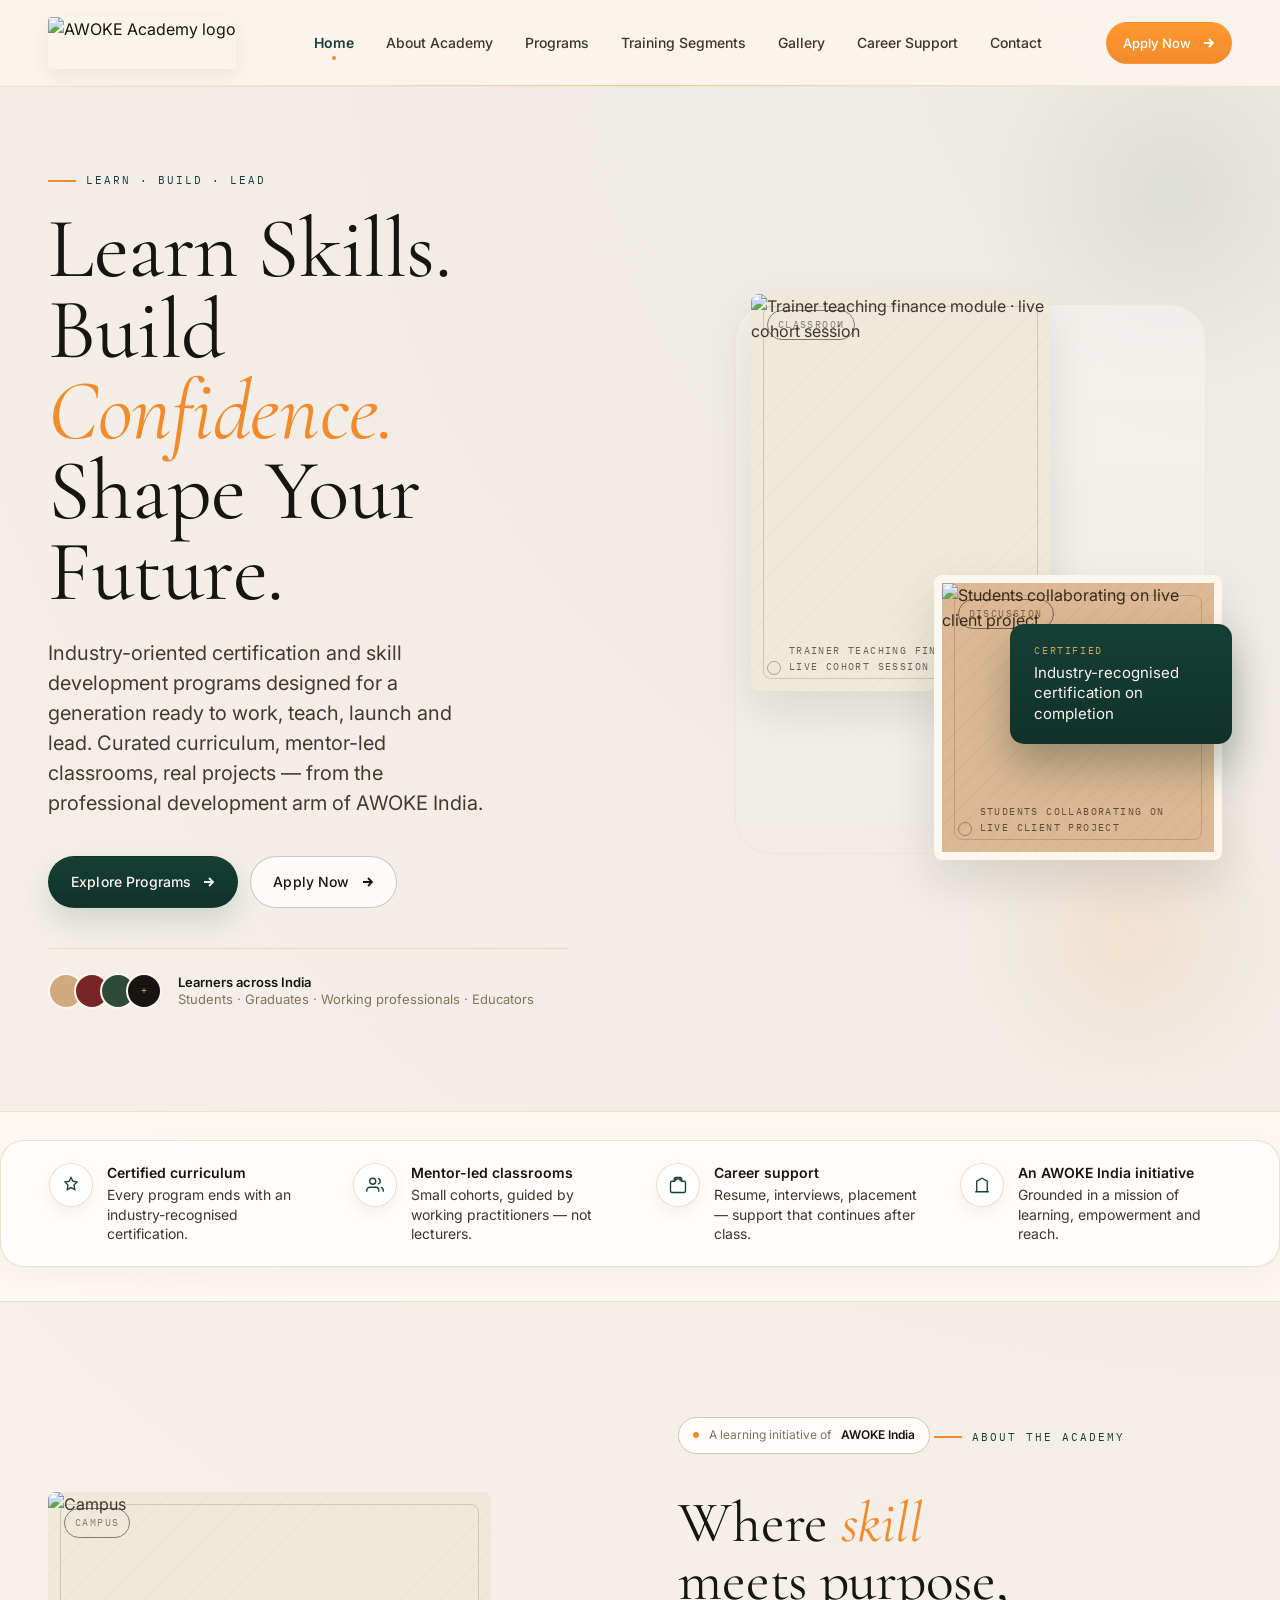
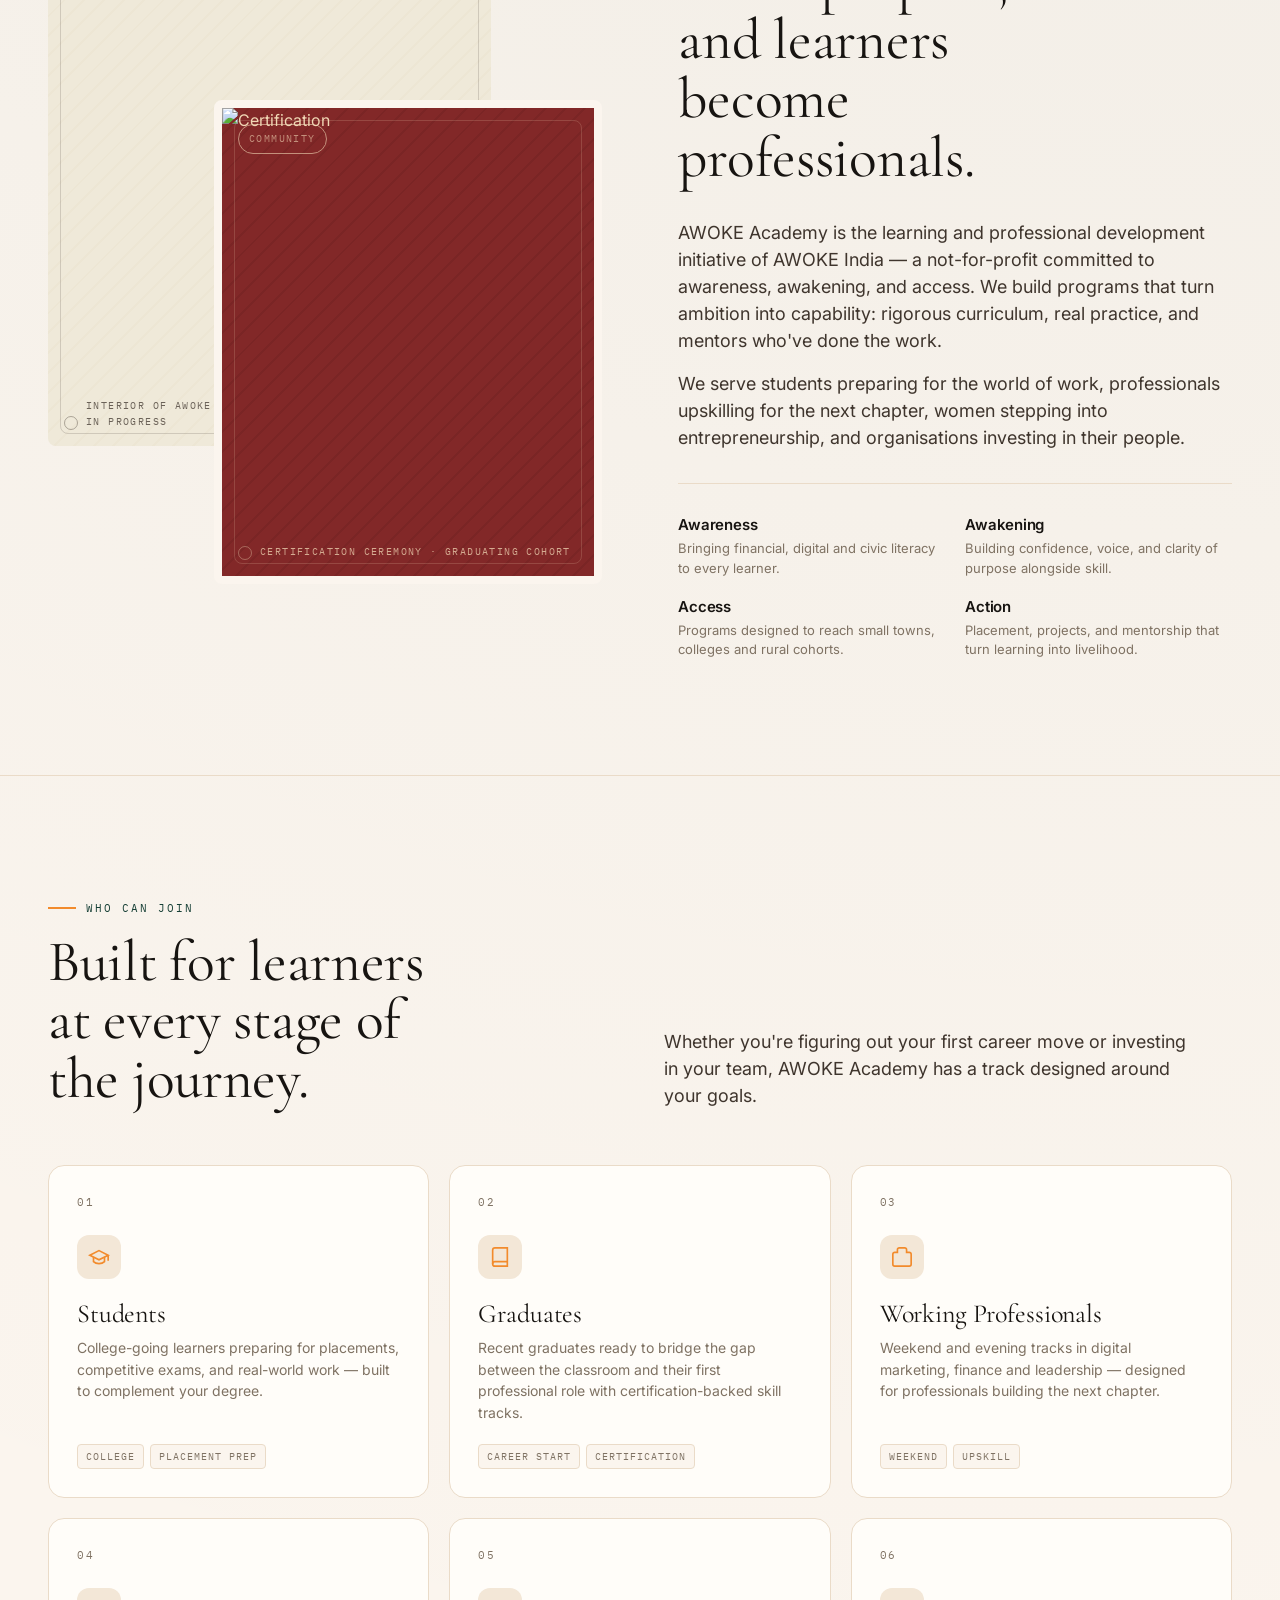
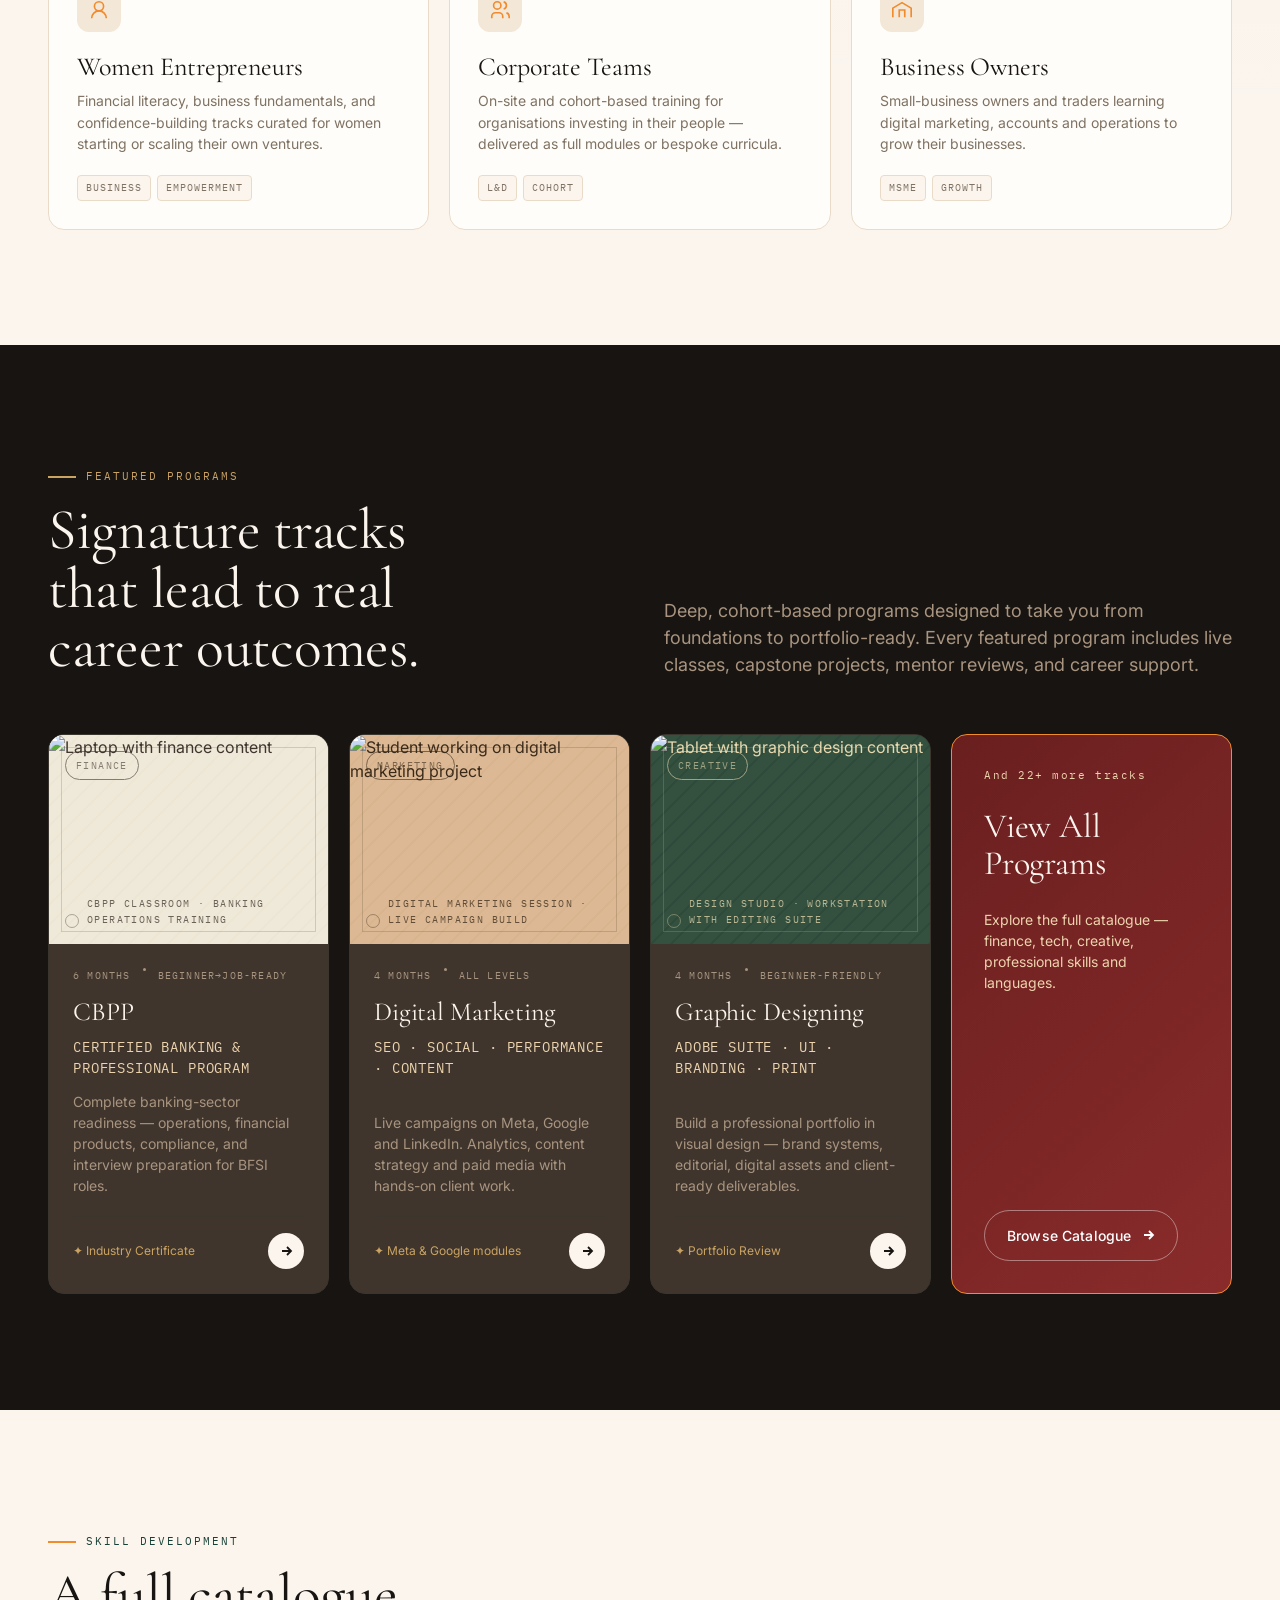
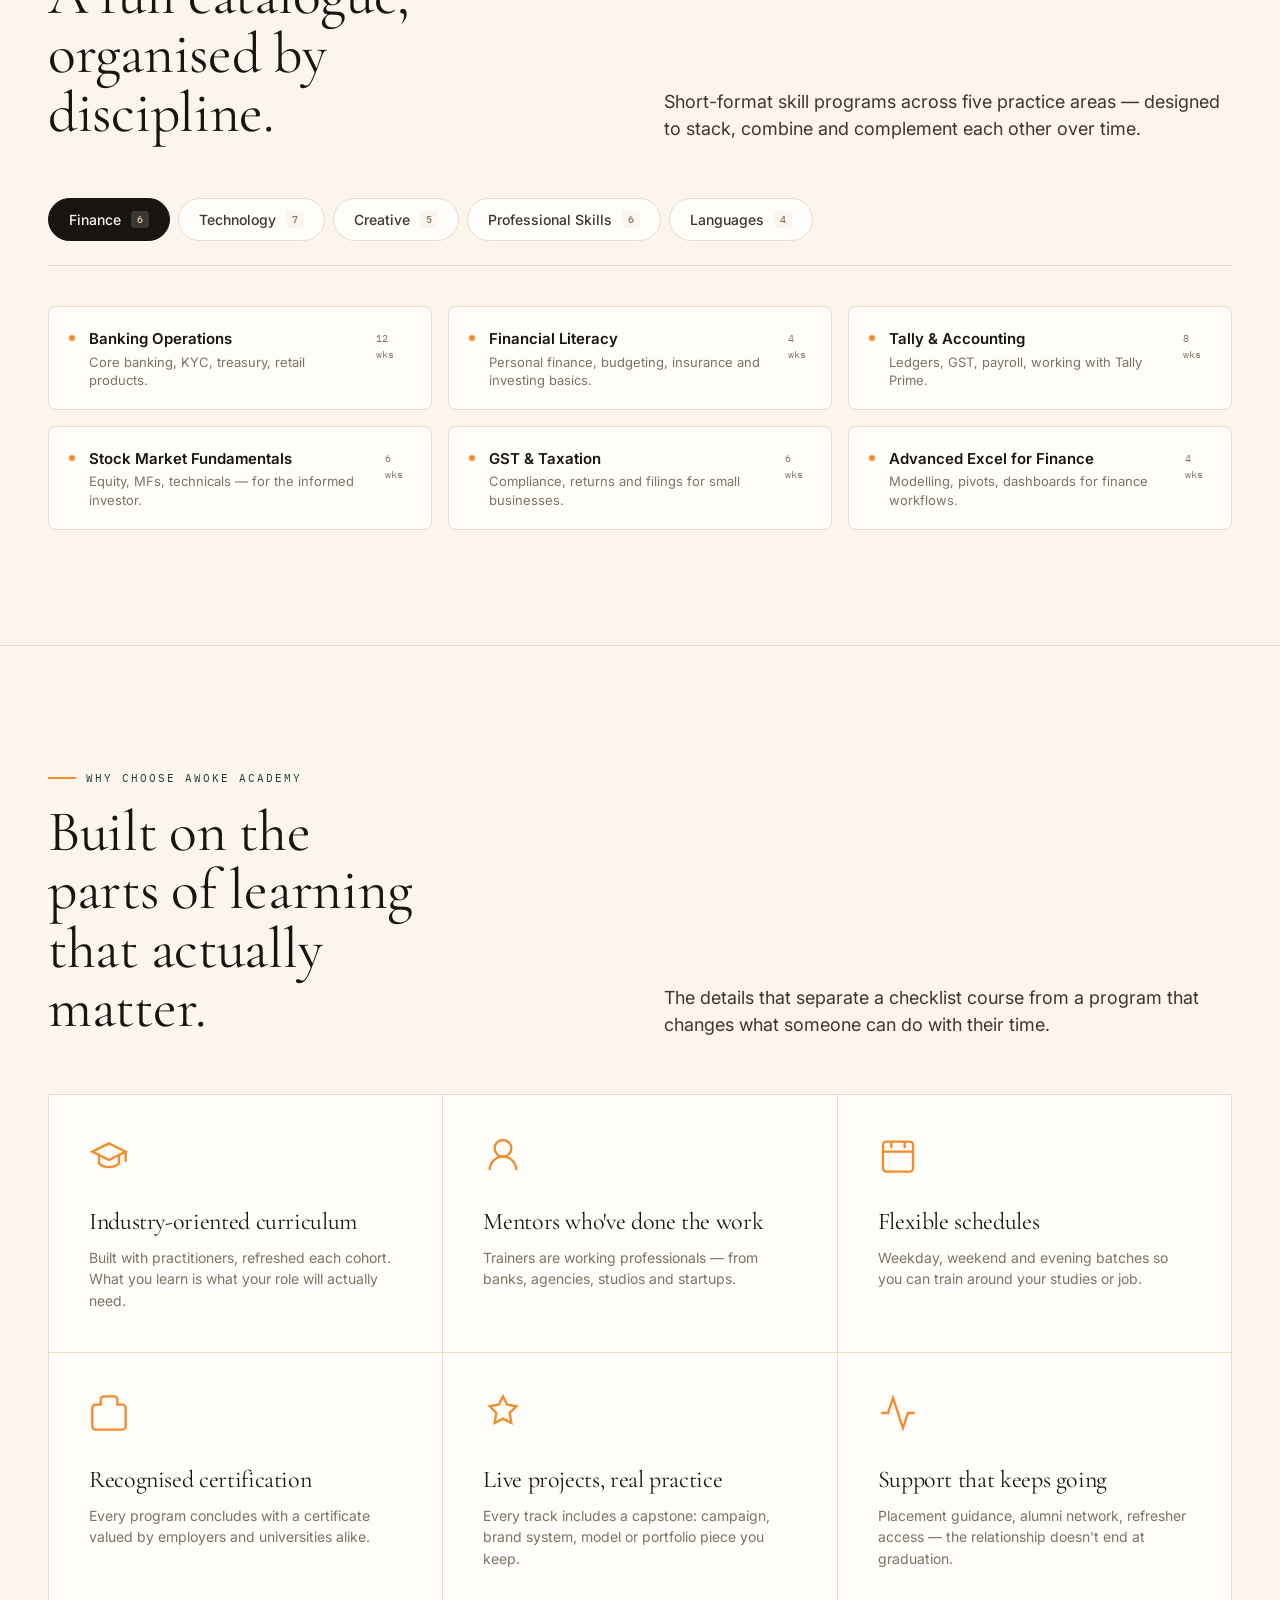
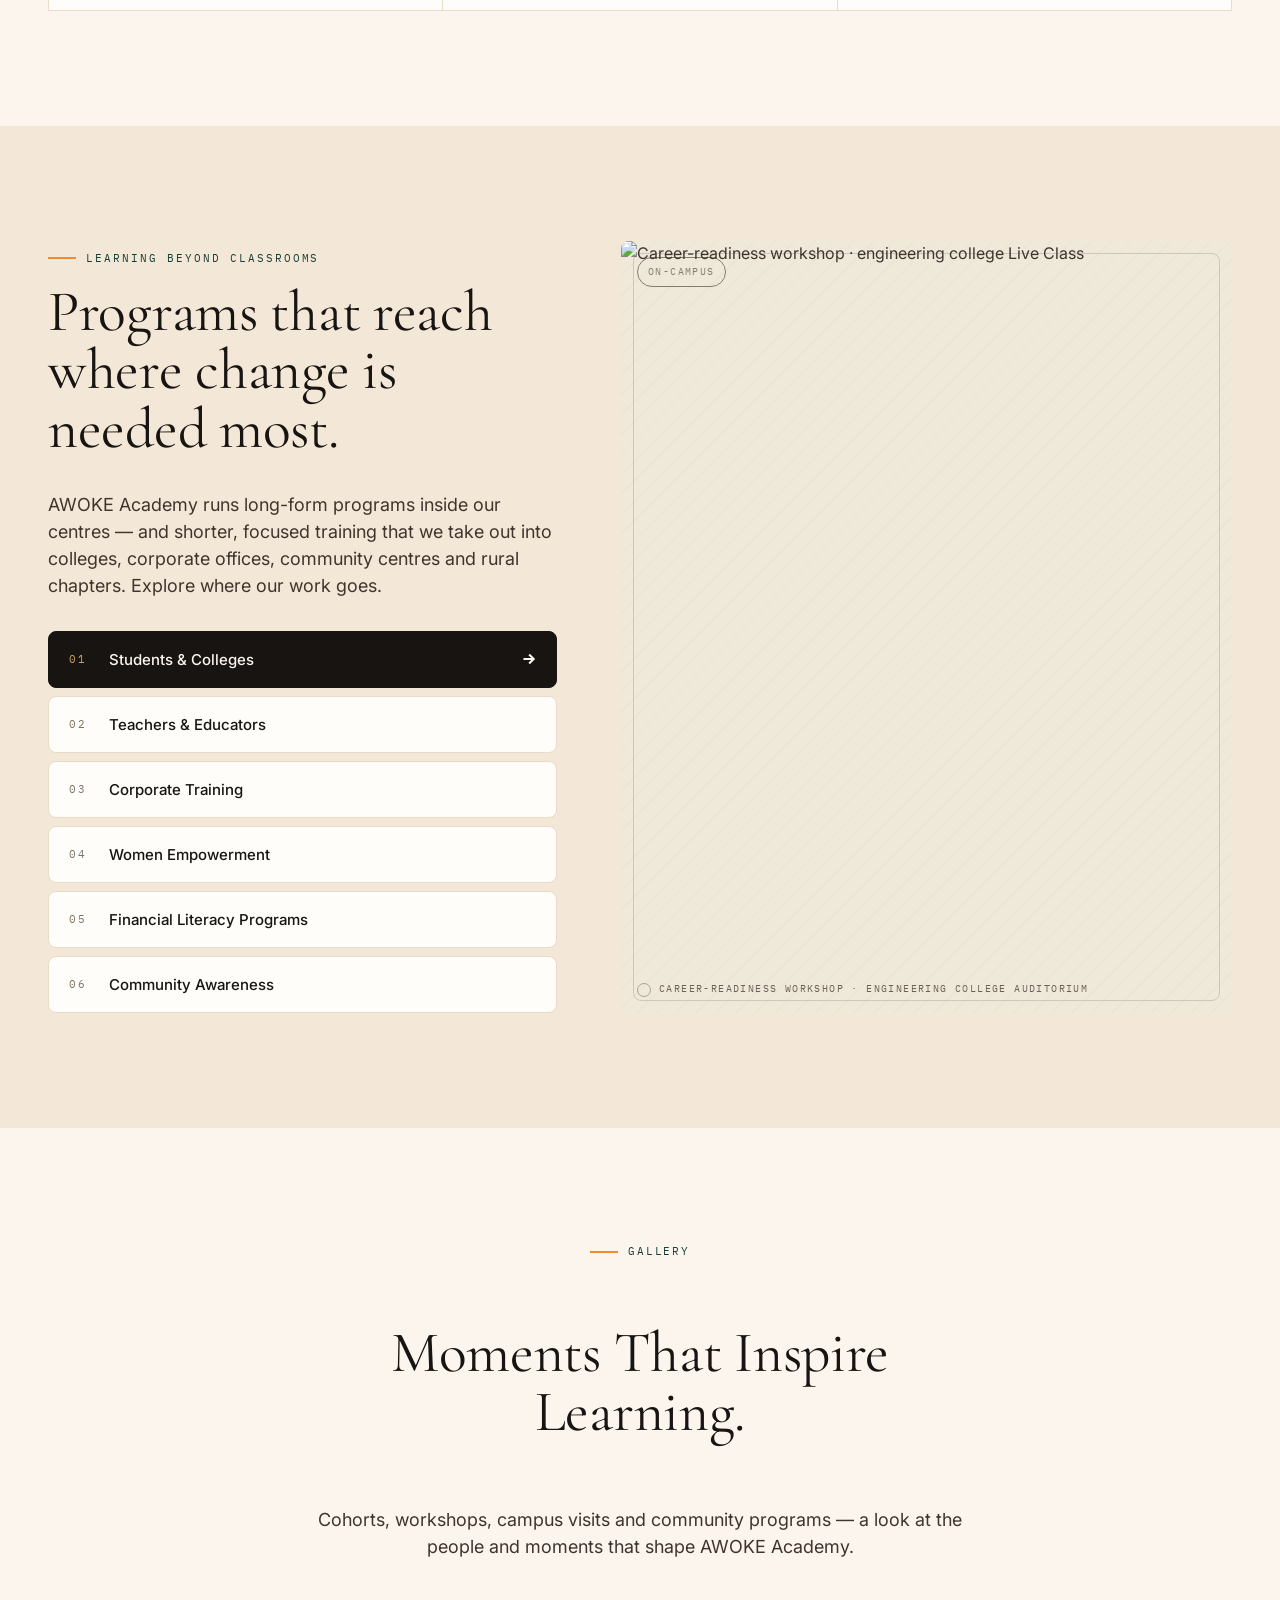
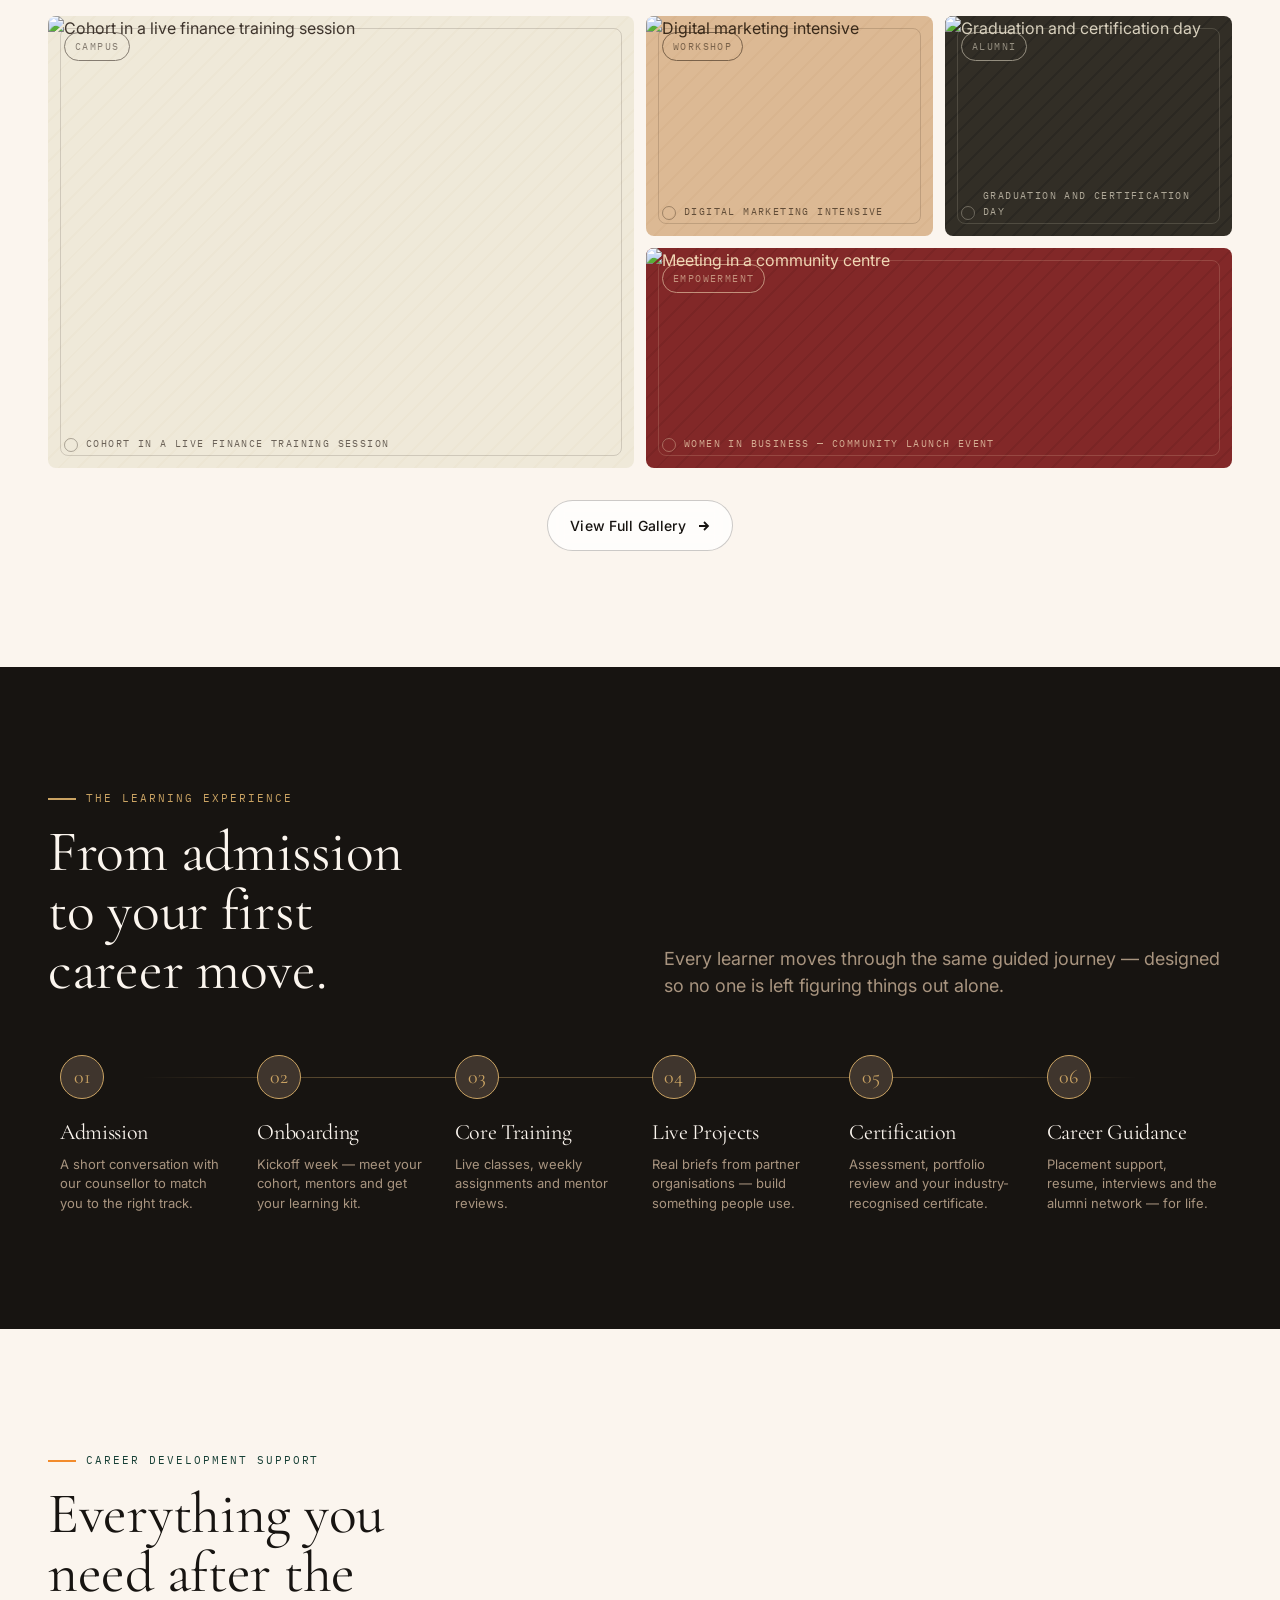
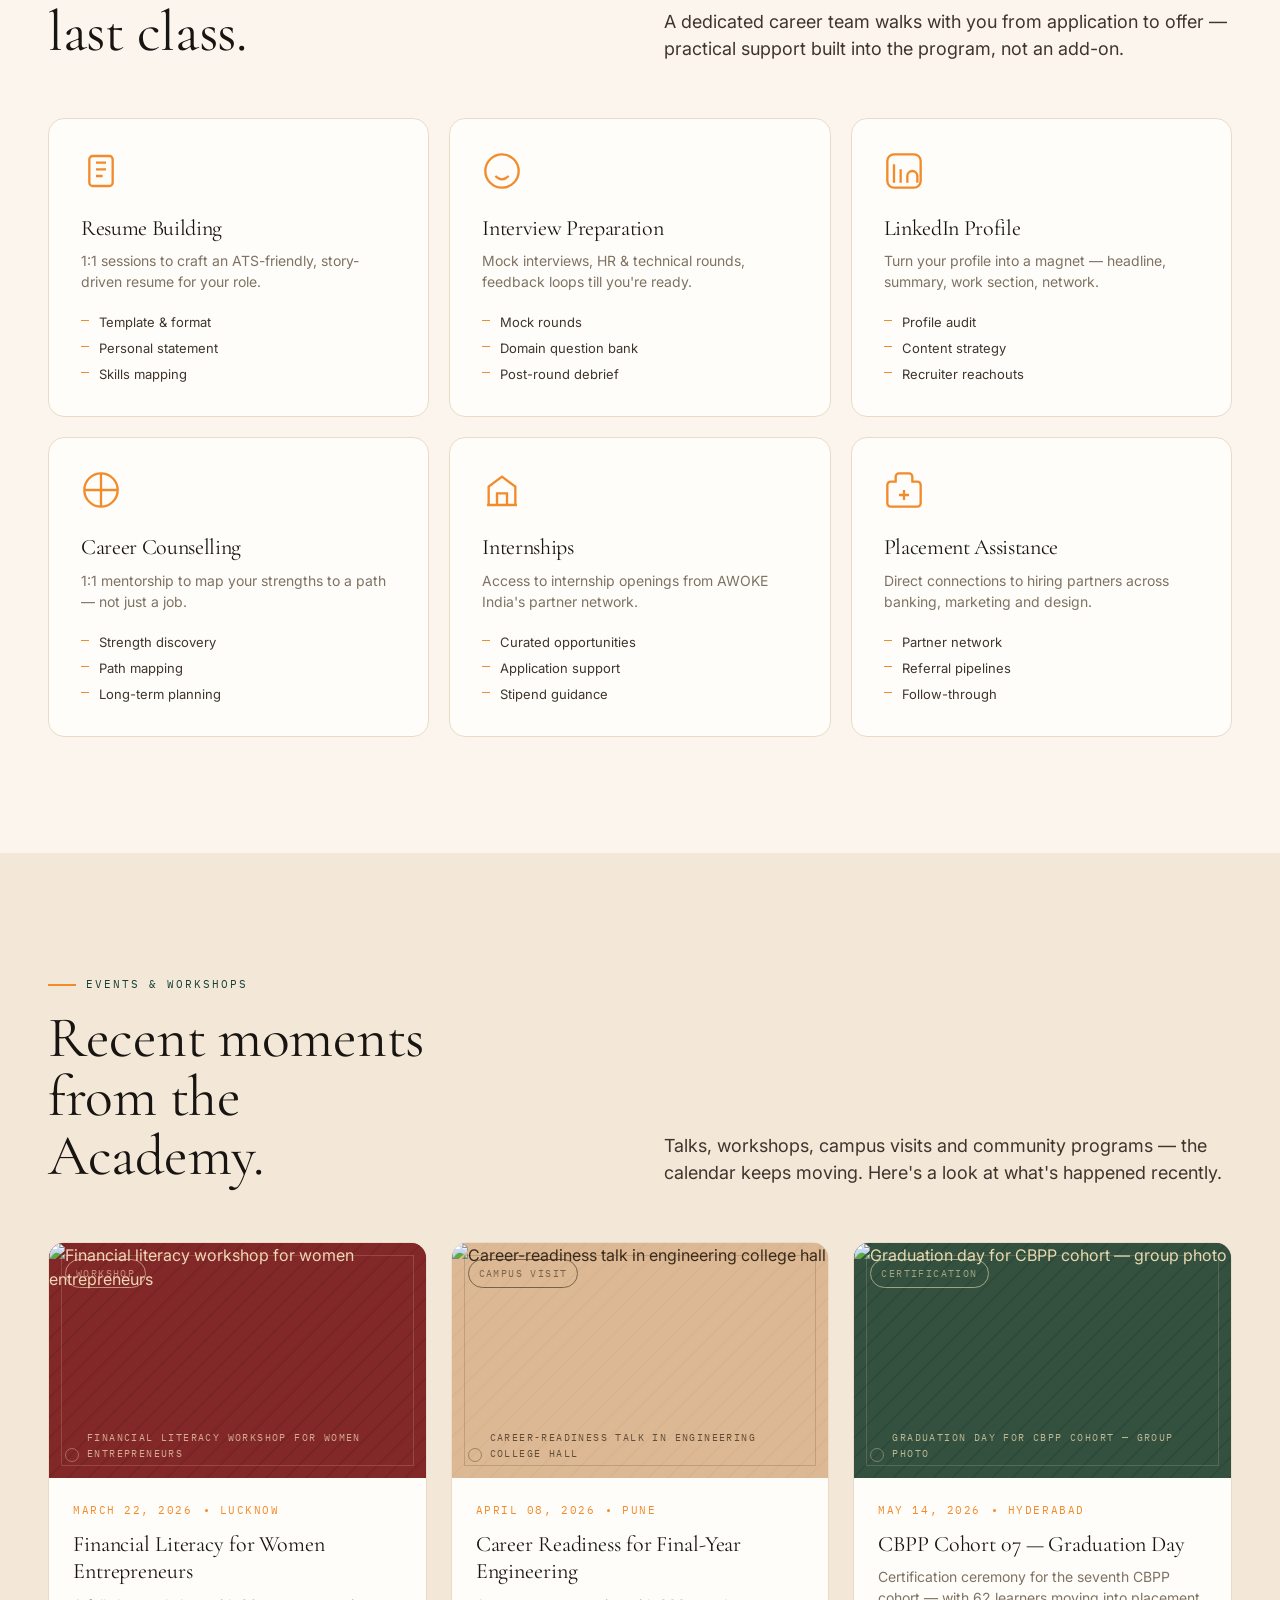
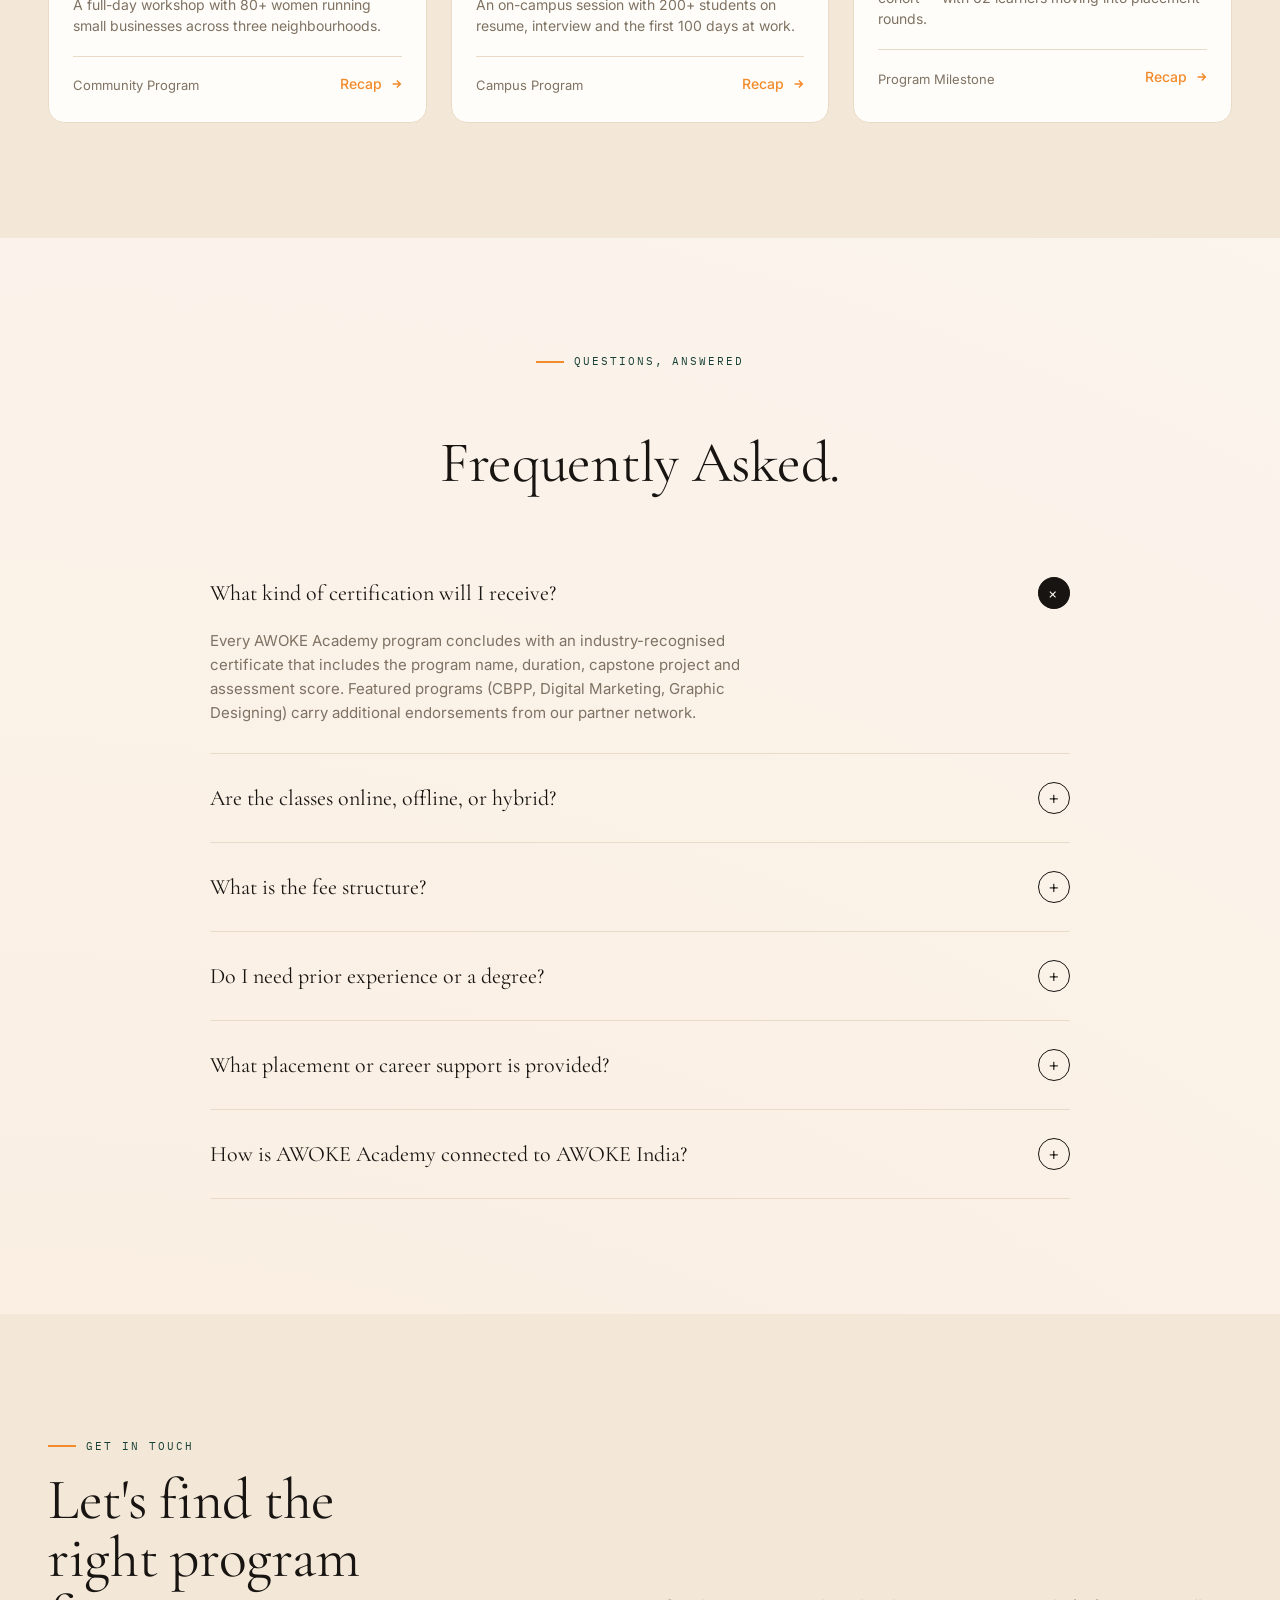
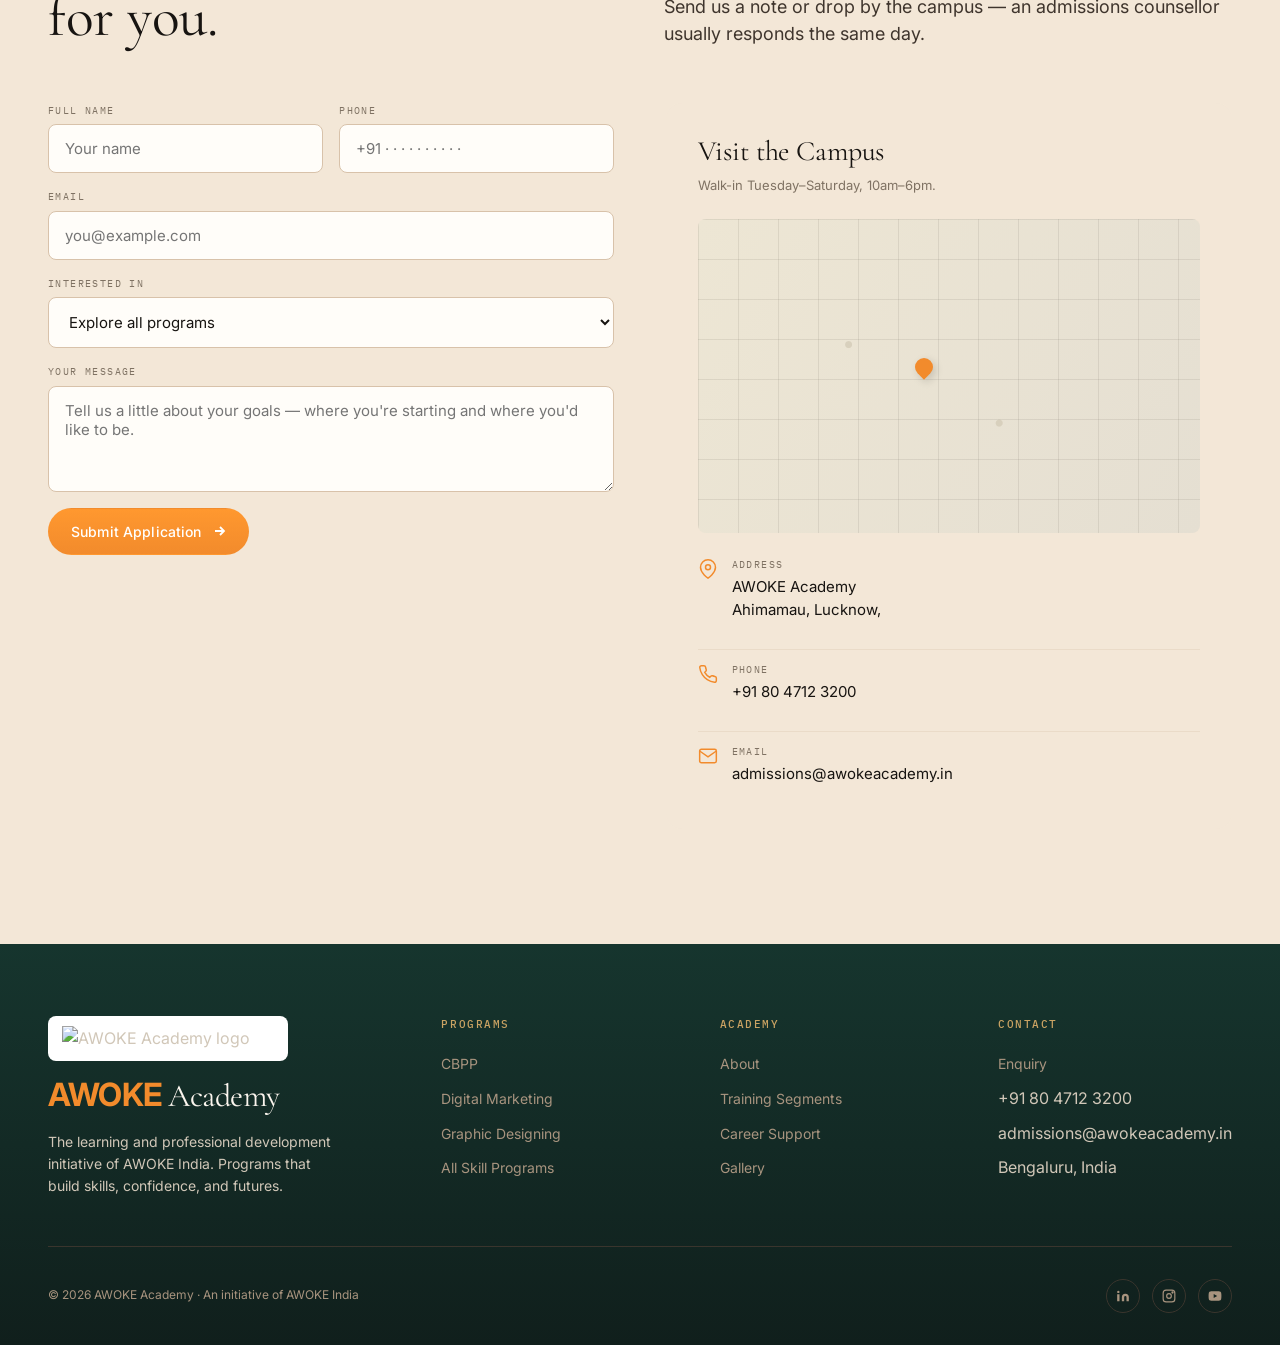
==== index.html @ 103dbe8a "Add files via upload" ====
<!DOCTYPE html>
<html lang="en">
<head>
<meta charset="UTF-8">
<meta name="viewport" content="width=device-width, initial-scale=1.0">
<title>AWOKE Academy — Learn Skills. Build Confidence. Shape Your Future.</title>
<link rel="stylesheet" href="styles.css">
</head>
<body data-screen-label="01 Home">

<!-- ============================================================
     HEADER
     ============================================================ -->
<header class="site-header">
  <div class="wrap row">
    <a href="index.html" class="logo" aria-label="AWOKE Academy home">
      <img src="assets/awoke-academy-logo.png" alt="AWOKE Academy logo">
      <span class="logo-lockup">
      </span>
    </a>
    <nav class="primary" aria-label="Primary">
      <a href="index.html" class="active">Home</a>
      <a href="#about">About Academy</a>
      <a href="#programs">Programs</a>
      <a href="training-segments.html">Training Segments</a>
      <a href="#gallery">Gallery</a>
      <a href="#career">Career Support</a>
      <a href="#contact">Contact</a>
    </nav>
    <a href="#contact" class="btn primary sm">
      Apply Now
      <svg class="arrow" width="14" height="14" viewBox="0 0 14 14" fill="none" stroke="currentColor" stroke-width="1.8"><path d="M3 7h8M8 3l4 4-4 4"/></svg>
    </a>
  </div>
</header>

<!-- ============================================================
     HERO
     ============================================================ -->
<section class="hero">
  <div class="wrap hero-grid">
    <div>
      <span class="eyebrow">Learn · Build · Lead</span>
      <h1 class="serif" style="margin-top:20px;">
        Learn Skills.<br>
        Build <em>Confidence.</em><br>
        Shape Your Future.
      </h1>
      <p class="lede">
        Industry-oriented certification and skill development programs
        designed for a generation ready to work, teach, launch and lead.
        Curated curriculum, mentor-led classrooms, real projects — from
        the professional development arm of AWOKE India.
      </p>
      <div class="hero-cta">
        <a href="#programs" class="btn dark">
          Explore Programs
          <svg class="arrow" width="14" height="14" viewBox="0 0 14 14" fill="none" stroke="currentColor" stroke-width="1.8"><path d="M3 7h8M8 3l4 4-4 4"/></svg>
        </a>
        <a href="#contact" class="btn ghost">
          Apply Now
          <svg class="arrow" width="14" height="14" viewBox="0 0 14 14" fill="none" stroke="currentColor" stroke-width="1.8"><path d="M3 7h8M8 3l4 4-4 4"/></svg>
        </a>
      </div>
      <div class="flex gap-4 items-center" style="padding-top:24px; border-top:1px solid var(--line); max-width:520px;">
        <div class="flex" style="gap:-8px;">
          <div style="width:36px;height:36px;border-radius:50%;background:#d0a97e;border:2px solid var(--paper);"></div>
          <div style="width:36px;height:36px;border-radius:50%;background:#7a2525;border:2px solid var(--paper);margin-left:-10px;"></div>
          <div style="width:36px;height:36px;border-radius:50%;background:#2e4a3a;border:2px solid var(--paper);margin-left:-10px;"></div>
          <div style="width:36px;height:36px;border-radius:50%;background:var(--ink);border:2px solid var(--paper);margin-left:-10px;display:grid;place-items:center;color:var(--gold);font-family:var(--mono);font-size:10px;">+</div>
        </div>
        <p class="small" style="line-height:1.35;">
          <strong style="color:var(--ink); font-weight:600;">Learners across India</strong><br>
          Students · Graduates · Working professionals · Educators
        </p>
      </div>
    </div>

    <div class="hero-photos">
      <div class="photo p1">
        <img src="Images/Taking Class Big.jpeg" alt="Trainer teaching finance module · live cohort session">
        <span class="tag">Classroom</span>
        <span class="cap">Trainer teaching finance module · live cohort session</span>
      </div>
      <div class="photo p2 warm">
        <img src="Images/building.jpeg" alt="Students collaborating on live client project">
        <span class="tag">Discussion</span>
        <span class="cap">Students collaborating on live client project</span>
      </div>
      <div class="badge">
        <div class="label">Certified</div>
        Industry-recognised<br>certification on completion
      </div>
    </div>
  </div>
</section>

<!-- ============================================================
     TRUST BAR
     ============================================================ -->
<div class="trust">
  <div class="wrap trust-grid">
    <div class="trust-item">
      <div class="ico"><svg width="18" height="18" viewBox="0 0 24 24" fill="none" stroke="currentColor" stroke-width="1.8"><path d="M12 2l2.4 4.9L20 8l-4 3.9L17 18l-5-2.6L7 18l1-6.1L4 8l5.6-1.1L12 2z"/></svg></div>
      <div class="txt"><strong>Certified curriculum</strong>Every program ends with an industry-recognised certification.</div>
    </div>
    <div class="trust-item">
      <div class="ico"><svg width="18" height="18" viewBox="0 0 24 24" fill="none" stroke="currentColor" stroke-width="1.8"><path d="M17 21v-2a4 4 0 0 0-4-4H5a4 4 0 0 0-4 4v2"/><circle cx="9" cy="7" r="4"/><path d="M23 21v-2a4 4 0 0 0-3-3.87"/><path d="M16 3.13a4 4 0 0 1 0 7.75"/></svg></div>
      <div class="txt"><strong>Mentor-led classrooms</strong>Small cohorts, guided by working practitioners — not lecturers.</div>
    </div>
    <div class="trust-item">
      <div class="ico"><svg width="18" height="18" viewBox="0 0 24 24" fill="none" stroke="currentColor" stroke-width="1.8"><path d="M20 7h-3V4a2 2 0 0 0-2-2H9a2 2 0 0 0-2 2v3H4a2 2 0 0 0-2 2v11a2 2 0 0 0 2 2h16a2 2 0 0 0 2-2V9a2 2 0 0 0-2-2z"/><path d="M9 7V4h6v3"/></svg></div>
      <div class="txt"><strong>Career support</strong>Resume, interviews, placement — support that continues after class.</div>
    </div>
    <div class="trust-item">
      <div class="ico"><svg width="18" height="18" viewBox="0 0 24 24" fill="none" stroke="currentColor" stroke-width="1.8"><path d="M3 21h18M5 21V7l7-4 7 4v14M9 9h.01M9 13h.01M9 17h.01M15 9h.01M15 13h.01M15 17h.01"/></svg></div>
      <div class="txt"><strong>An AWOKE India initiative</strong>Grounded in a mission of learning, empowerment and reach.</div>
    </div>
  </div>
</div>

<!-- ============================================================
     ABOUT
     ============================================================ -->
<section id="about">
  <div class="wrap about-grid">
    <div class="about-photo">
      <div class="photo p1">
        <img src="Images/CAMPUS.jpeg" alt="Campus">
        <span class="tag">Campus</span>
        <span class="cap">Interior of AWOKE Academy training centre — session in progress</span>
      </div>
      <div class="photo p2 maroon">
        <img src="Images/Certificate.png" alt="Certification">
        <span class="tag">Community</span>
        <span class="cap">Certification ceremony · graduating cohort</span>
      </div>
    </div>
    <div class="about-content">
      <div class="parent-link">
        <span style="width:6px;height:6px;background:var(--accent);border-radius:50%;"></span>
        A learning initiative of <strong>AWOKE India</strong>
      </div>
      <span class="eyebrow">About the Academy</span>
      <h2 class="serif mt-4" style="max-width:14ch;">
        Where <em style="font-style:italic;color:var(--accent);">skill</em> meets
        purpose, and learners become professionals.
      </h2>
      <p class="lede mt-8">
        AWOKE Academy is the learning and professional development initiative
        of AWOKE India — a not-for-profit committed to awareness, awakening,
        and access. We build programs that turn ambition into capability:
        rigorous curriculum, real practice, and mentors who've done the work.
      </p>
      <p class="lede mt-4">
        We serve students preparing for the world of work, professionals
        upskilling for the next chapter, women stepping into entrepreneurship,
        and organisations investing in their people.
      </p>

      <div class="pillars">
        <div class="pillar">
          <h4>Awareness</h4>
          <p>Bringing financial, digital and civic literacy to every learner.</p>
        </div>
        <div class="pillar">
          <h4>Awakening</h4>
          <p>Building confidence, voice, and clarity of purpose alongside skill.</p>
        </div>
        <div class="pillar">
          <h4>Access</h4>
          <p>Programs designed to reach small towns, colleges and rural cohorts.</p>
        </div>
        <div class="pillar">
          <h4>Action</h4>
          <p>Placement, projects, and mentorship that turn learning into livelihood.</p>
        </div>
      </div>
    </div>
  </div>
</section>

<div class="divider"><div class="wrap"></div></div>

<!-- ============================================================
     WHO CAN JOIN
     ============================================================ -->
<section id="who">
  <div class="wrap">
    <div class="section-head">
      <div>
        <span class="eyebrow">Who Can Join</span>
        <h2 class="serif mt-4">Built for learners at every stage of the journey.</h2>
      </div>
      <p class="lede">
        Whether you're figuring out your first career move or investing in your team,
        AWOKE Academy has a track designed around your goals.
      </p>
    </div>

    <div class="grid-6">
      <!-- 1 -->
      <div class="audience-card">
        <div class="num">01</div>
        <div class="ico"><svg width="22" height="22" viewBox="0 0 24 24" fill="none" stroke="currentColor" stroke-width="1.8"><path d="M22 10v6M2 10l10-5 10 5-10 5z"/><path d="M6 12v5c3 3 9 3 12 0v-5"/></svg></div>
        <h3 class="serif">Students</h3>
        <p>College-going learners preparing for placements, competitive exams, and real-world work — built to complement your degree.</p>
        <div class="tags">
          <span class="tag">College</span>
          <span class="tag">Placement Prep</span>
        </div>
      </div>

      <!-- 2 -->
      <div class="audience-card">
        <div class="num">02</div>
        <div class="ico"><svg width="22" height="22" viewBox="0 0 24 24" fill="none" stroke="currentColor" stroke-width="1.8"><path d="M4 19.5A2.5 2.5 0 0 1 6.5 17H20"/><path d="M6.5 2H20v20H6.5A2.5 2.5 0 0 1 4 19.5v-15A2.5 2.5 0 0 1 6.5 2z"/></svg></div>
        <h3 class="serif">Graduates</h3>
        <p>Recent graduates ready to bridge the gap between the classroom and their first professional role with certification-backed skill tracks.</p>
        <div class="tags">
          <span class="tag">Career Start</span>
          <span class="tag">Certification</span>
        </div>
      </div>

      <!-- 3 -->
      <div class="audience-card">
        <div class="num">03</div>
        <div class="ico"><svg width="22" height="22" viewBox="0 0 24 24" fill="none" stroke="currentColor" stroke-width="1.8"><path d="M20 7h-3V4a2 2 0 0 0-2-2H9a2 2 0 0 0-2 2v3H4a2 2 0 0 0-2 2v11a2 2 0 0 0 2 2h16a2 2 0 0 0 2-2V9a2 2 0 0 0-2-2z"/></svg></div>
        <h3 class="serif">Working Professionals</h3>
        <p>Weekend and evening tracks in digital marketing, finance and leadership — designed for professionals building the next chapter.</p>
        <div class="tags">
          <span class="tag">Weekend</span>
          <span class="tag">Upskill</span>
        </div>
      </div>

      <!-- 4 -->
      <div class="audience-card">
        <div class="num">04</div>
        <div class="ico"><svg width="22" height="22" viewBox="0 0 24 24" fill="none" stroke="currentColor" stroke-width="1.8"><circle cx="12" cy="8" r="5"/><path d="M20 21a8 8 0 0 0-16 0"/></svg></div>
        <h3 class="serif">Women Entrepreneurs</h3>
        <p>Financial literacy, business fundamentals, and confidence-building tracks curated for women starting or scaling their own ventures.</p>
        <div class="tags">
          <span class="tag">Business</span>
          <span class="tag">Empowerment</span>
        </div>
      </div>

      <!-- 5 -->
      <div class="audience-card">
        <div class="num">05</div>
        <div class="ico"><svg width="22" height="22" viewBox="0 0 24 24" fill="none" stroke="currentColor" stroke-width="1.8"><circle cx="9" cy="7" r="4"/><path d="M3 21v-2a4 4 0 0 1 4-4h4a4 4 0 0 1 4 4v2"/><path d="M16 3.13a4 4 0 0 1 0 7.75M22 21v-2a4 4 0 0 0-3-3.87"/></svg></div>
        <h3 class="serif">Corporate Teams</h3>
        <p>On-site and cohort-based training for organisations investing in their people — delivered as full modules or bespoke curricula.</p>
        <div class="tags">
          <span class="tag">L&amp;D</span>
          <span class="tag">Cohort</span>
        </div>
      </div>

      <!-- 6 -->
      <div class="audience-card">
        <div class="num">06</div>
        <div class="ico"><svg width="22" height="22" viewBox="0 0 24 24" fill="none" stroke="currentColor" stroke-width="1.8"><path d="M2 20V10l10-6 10 6v10"/><path d="M9 20v-8h6v8"/></svg></div>
        <h3 class="serif">Business Owners</h3>
        <p>Small-business owners and traders learning digital marketing, accounts and operations to grow their businesses.</p>
        <div class="tags">
          <span class="tag">MSME</span>
          <span class="tag">Growth</span>
        </div>
      </div>
    </div>
  </div>
</section>

<!-- ============================================================
     FEATURED PROGRAMS  (dark hero section — the biggest)
     ============================================================ -->
<section class="programs-section" id="programs">
  <div class="wrap">
    <div class="section-head">
      <div>
        <span class="eyebrow">Featured Programs</span>
        <h2 class="serif mt-4" style="color:var(--paper);">Signature tracks that lead to real career outcomes.</h2>
      </div>
      <p class="lede">
        Deep, cohort-based programs designed to take you from foundations to
        portfolio-ready. Every featured program includes live classes,
        capstone projects, mentor reviews, and career support.
      </p>
    </div>

    <div class="program-grid">
      <!-- CBPP -->
      <article class="program-card">
        <div class="photo">
          <img src="Images/Laptop Finance.png" alt="Laptop with finance content">
          <span class="tag">Finance</span>
          <span class="cap">CBPP classroom · banking operations training</span>
        </div>
        <div class="body">
          <div class="meta">
            <span>6 months</span>
            <span class="dot"></span>
            <span>Beginner→Job-ready</span>
          </div>
          <h3 class="serif">CBPP</h3>
          <p class="mono" style="color:var(--gold-soft); margin-bottom:12px;">Certified Banking &amp; Professional Program</p>
          <p>Complete banking-sector readiness — operations, financial products, compliance, and interview preparation for BFSI roles.</p>
          <div class="foot">
            <span class="cert">✦ Industry Certificate</span>
            <span class="arrow-btn"><svg width="14" height="14" viewBox="0 0 14 14" fill="none" stroke="currentColor" stroke-width="1.8"><path d="M3 7h8M8 3l4 4-4 4"/></svg></span>
          </div>
        </div>
      </article>

      <!-- Digital Marketing -->
      <article class="program-card">
        <div class="photo warm">
          <img src="Images/Marketing Mobile.png" alt="Student working on digital marketing project">
          <span class="tag">Marketing</span>
          <span class="cap">Digital marketing session · live campaign build</span>
        </div>
        <div class="body">
          <div class="meta">
            <span>4 months</span>
            <span class="dot"></span>
            <span>All levels</span>
          </div>
          <h3 class="serif">Digital Marketing</h3>
          <p class="mono" style="color:var(--gold-soft); margin-bottom:12px;">SEO · Social · Performance · Content</p>
          <p>Live campaigns on Meta, Google and LinkedIn. Analytics, content strategy and paid media with hands-on client work.</p>
          <div class="foot">
            <span class="cert">✦ Meta &amp; Google modules</span>
            <span class="arrow-btn"><svg width="14" height="14" viewBox="0 0 14 14" fill="none" stroke="currentColor" stroke-width="1.8"><path d="M3 7h8M8 3l4 4-4 4"/></svg></span>
          </div>
        </div>
      </article>

      <!-- Graphic Designing -->
      <article class="program-card">
        <div class="photo forest">
          <img src="Images\Tablet.png" alt="Tablet with graphic design content">
          <span class="tag">Creative</span>
          <span class="cap">Design studio · workstation with editing suite</span>
        </div>
        <div class="body">
          <div class="meta">
            <span>4 months</span>
            <span class="dot"></span>
            <span>Beginner-friendly</span>
          </div>
          <h3 class="serif">Graphic Designing</h3>
          <p class="mono" style="color:var(--gold-soft); margin-bottom:12px;">Adobe Suite · UI · Branding · Print</p>
          <p>Build a professional portfolio in visual design — brand systems, editorial, digital assets and client-ready deliverables.</p>
          <div class="foot">
            <span class="cert">✦ Portfolio Review</span>
            <span class="arrow-btn"><svg width="14" height="14" viewBox="0 0 14 14" fill="none" stroke="currentColor" stroke-width="1.8"><path d="M3 7h8M8 3l4 4-4 4"/></svg></span>
          </div>
        </div>
      </article>

      <!-- View all -->
      <article class="program-card view-all">
        <div class="top">
          <div class="count">And 22+ more tracks</div>
          <h3 class="serif">View All Programs</h3>
          <p style="color:var(--gold-soft); font-size:14px; margin-top:16px; line-height:1.5;">
            Explore the full catalogue — finance, tech, creative, professional skills and languages.
          </p>
        </div>
        <a href="#skills" class="btn light" style="margin-top:24px;">
          Browse Catalogue
          <svg class="arrow" width="14" height="14" viewBox="0 0 14 14" fill="none" stroke="currentColor" stroke-width="1.8"><path d="M3 7h8M8 3l4 4-4 4"/></svg>
        </a>
      </article>
    </div>
  </div>
</section>

<!-- ============================================================
     SKILL DEVELOPMENT (tabbed)
     ============================================================ -->
<section id="skills">
  <div class="wrap">
    <div class="section-head">
      <div>
        <span class="eyebrow">Skill Development</span>
        <h2 class="serif mt-4">A full catalogue, organised by discipline.</h2>
      </div>
      <p class="lede">
        Short-format skill programs across five practice areas — designed to
        stack, combine and complement each other over time.
      </p>
    </div>

    <div class="skill-tabs" role="tablist">
      <button class="skill-tab active" data-tab="finance" role="tab">Finance <span class="count">6</span></button>
      <button class="skill-tab" data-tab="tech" role="tab">Technology <span class="count">7</span></button>
      <button class="skill-tab" data-tab="creative" role="tab">Creative <span class="count">5</span></button>
      <button class="skill-tab" data-tab="professional" role="tab">Professional Skills <span class="count">6</span></button>
      <button class="skill-tab" data-tab="language" role="tab">Languages <span class="count">4</span></button>
    </div>

    <!-- FINANCE -->
    <div class="skill-panel active" data-panel="finance">
      <div class="skill-item"><span class="dot"></span><div><div class="name">Banking Operations</div><div class="desc">Core banking, KYC, treasury, retail products.</div></div><div class="dur">12 wks</div></div>
      <div class="skill-item"><span class="dot"></span><div><div class="name">Financial Literacy</div><div class="desc">Personal finance, budgeting, insurance and investing basics.</div></div><div class="dur">4 wks</div></div>
      <div class="skill-item"><span class="dot"></span><div><div class="name">Tally &amp; Accounting</div><div class="desc">Ledgers, GST, payroll, working with Tally Prime.</div></div><div class="dur">8 wks</div></div>
      <div class="skill-item"><span class="dot"></span><div><div class="name">Stock Market Fundamentals</div><div class="desc">Equity, MFs, technicals — for the informed investor.</div></div><div class="dur">6 wks</div></div>
      <div class="skill-item"><span class="dot"></span><div><div class="name">GST &amp; Taxation</div><div class="desc">Compliance, returns and filings for small businesses.</div></div><div class="dur">6 wks</div></div>
      <div class="skill-item"><span class="dot"></span><div><div class="name">Advanced Excel for Finance</div><div class="desc">Modelling, pivots, dashboards for finance workflows.</div></div><div class="dur">4 wks</div></div>
    </div>

    <!-- TECHNOLOGY -->
    <div class="skill-panel" data-panel="tech">
      <div class="skill-item"><span class="dot"></span><div><div class="name">MS Office Complete</div><div class="desc">Word, Excel, PowerPoint at professional standard.</div></div><div class="dur">6 wks</div></div>
      <div class="skill-item"><span class="dot"></span><div><div class="name">Data Analytics Basics</div><div class="desc">Excel, SQL, Power BI — turning data into decisions.</div></div><div class="dur">12 wks</div></div>
      <div class="skill-item"><span class="dot"></span><div><div class="name">Web Development</div><div class="desc">HTML, CSS, JS — build and deploy your first site.</div></div><div class="dur">14 wks</div></div>
      <div class="skill-item"><span class="dot"></span><div><div class="name">Digital Literacy</div><div class="desc">Internet, safety, everyday tools — foundational.</div></div><div class="dur">4 wks</div></div>
      <div class="skill-item"><span class="dot"></span><div><div class="name">AI &amp; Prompting Basics</div><div class="desc">Using AI tools responsibly at work.</div></div><div class="dur">4 wks</div></div>
      <div class="skill-item"><span class="dot"></span><div><div class="name">Cybersecurity Awareness</div><div class="desc">Passwords, phishing, safe practices for every worker.</div></div><div class="dur">3 wks</div></div>
      <div class="skill-item"><span class="dot"></span><div><div class="name">Google Workspace Pro</div><div class="desc">Docs, Sheets, Meet — for modern teams.</div></div><div class="dur">4 wks</div></div>
    </div>

    <!-- CREATIVE -->
    <div class="skill-panel" data-panel="creative">
      <div class="skill-item"><span class="dot"></span><div><div class="name">Graphic Design Foundations</div><div class="desc">Layout, typography, colour — the visual language.</div></div><div class="dur">8 wks</div></div>
      <div class="skill-item"><span class="dot"></span><div><div class="name">Video Editing</div><div class="desc">Premiere &amp; DaVinci — narrative, reels, corporate.</div></div><div class="dur">8 wks</div></div>
      <div class="skill-item"><span class="dot"></span><div><div class="name">Content Writing</div><div class="desc">Copy, blog, brand voice, portfolio building.</div></div><div class="dur">6 wks</div></div>
      <div class="skill-item"><span class="dot"></span><div><div class="name">Social Media Creation</div><div class="desc">Reels, carousels, community — for creators &amp; brands.</div></div><div class="dur">6 wks</div></div>
      <div class="skill-item"><span class="dot"></span><div><div class="name">Photography</div><div class="desc">Composition, light, editing — DSLR &amp; mobile.</div></div><div class="dur">8 wks</div></div>
    </div>

    <!-- PROFESSIONAL -->
    <div class="skill-panel" data-panel="professional">
      <div class="skill-item"><span class="dot"></span><div><div class="name">Communication Skills</div><div class="desc">Written, verbal, presentation — the professional standard.</div></div><div class="dur">6 wks</div></div>
      <div class="skill-item"><span class="dot"></span><div><div class="name">Public Speaking</div><div class="desc">Confidence on stage, in meetings, on camera.</div></div><div class="dur">4 wks</div></div>
      <div class="skill-item"><span class="dot"></span><div><div class="name">Personality Development</div><div class="desc">Grooming, etiquette, self-presence for the workplace.</div></div><div class="dur">6 wks</div></div>
      <div class="skill-item"><span class="dot"></span><div><div class="name">Leadership &amp; Teamwork</div><div class="desc">Managing self, managing others, managing outcomes.</div></div><div class="dur">6 wks</div></div>
      <div class="skill-item"><span class="dot"></span><div><div class="name">Time &amp; Productivity</div><div class="desc">Planning, focus, systems that actually stick.</div></div><div class="dur">3 wks</div></div>
      <div class="skill-item"><span class="dot"></span><div><div class="name">Interview Skills</div><div class="desc">Framework, mock rounds, HR &amp; technical prep.</div></div><div class="dur">4 wks</div></div>
    </div>

    <!-- LANGUAGES -->
    <div class="skill-panel" data-panel="language">
      <div class="skill-item"><span class="dot"></span><div><div class="name">English Fluency</div><div class="desc">Speaking, listening, writing — beginner to advanced.</div></div><div class="dur">12 wks</div></div>
      <div class="skill-item"><span class="dot"></span><div><div class="name">Business English</div><div class="desc">Emails, meetings, presentations — professional tone.</div></div><div class="dur">8 wks</div></div>
      <div class="skill-item"><span class="dot"></span><div><div class="name">Spoken Hindi</div><div class="desc">Confident conversation for work and daily life.</div></div><div class="dur">8 wks</div></div>
      <div class="skill-item"><span class="dot"></span><div><div class="name">Regional Language Bridging</div><div class="desc">Marathi, Gujarati and Telugu foundations for professionals.</div></div><div class="dur">6 wks</div></div>
    </div>
  </div>
</section>

<div class="divider"><div class="wrap"></div></div>

<!-- ============================================================
     WHY CHOOSE
     ============================================================ -->
<section id="why">
  <div class="wrap">
    <div class="section-head">
      <div>
        <span class="eyebrow">Why Choose AWOKE Academy</span>
        <h2 class="serif mt-4">Built on the parts of learning that actually matter.</h2>
      </div>
      <p class="lede">
        The details that separate a checklist course from a program that
        changes what someone can do with their time.
      </p>
    </div>

    <div class="why-grid">
      <div class="why-card">
        <div class="ico"><svg width="40" height="40" viewBox="0 0 24 24" fill="none" stroke="currentColor" stroke-width="1.4"><path d="M22 10v6M2 10l10-5 10 5-10 5z"/><path d="M6 12v5c3 3 9 3 12 0v-5"/></svg></div>
        <h4>Industry-oriented curriculum</h4>
        <p>Built with practitioners, refreshed each cohort. What you learn is what your role will actually need.</p>
      </div>
      <div class="why-card">
        <div class="ico"><svg width="40" height="40" viewBox="0 0 24 24" fill="none" stroke="currentColor" stroke-width="1.4"><circle cx="12" cy="8" r="5"/><path d="M20 21a8 8 0 0 0-16 0"/></svg></div>
        <h4>Mentors who've done the work</h4>
        <p>Trainers are working professionals — from banks, agencies, studios and startups.</p>
      </div>
      <div class="why-card">
        <div class="ico"><svg width="40" height="40" viewBox="0 0 24 24" fill="none" stroke="currentColor" stroke-width="1.4"><rect x="3" y="4" width="18" height="18" rx="2"/><path d="M3 10h18M8 4v4M16 4v4"/></svg></div>
        <h4>Flexible schedules</h4>
        <p>Weekday, weekend and evening batches so you can train around your studies or job.</p>
      </div>
      <div class="why-card">
        <div class="ico"><svg width="40" height="40" viewBox="0 0 24 24" fill="none" stroke="currentColor" stroke-width="1.4"><path d="M20 7h-3V4a2 2 0 0 0-2-2H9a2 2 0 0 0-2 2v3H4a2 2 0 0 0-2 2v11a2 2 0 0 0 2 2h16a2 2 0 0 0 2-2V9a2 2 0 0 0-2-2z"/></svg></div>
        <h4>Recognised certification</h4>
        <p>Every program concludes with a certificate valued by employers and universities alike.</p>
      </div>
      <div class="why-card">
        <div class="ico"><svg width="40" height="40" viewBox="0 0 24 24" fill="none" stroke="currentColor" stroke-width="1.4"><path d="M12 2l2.4 4.9L20 8l-4 3.9L17 18l-5-2.6L7 18l1-6.1L4 8l5.6-1.1L12 2z"/></svg></div>
        <h4>Live projects, real practice</h4>
        <p>Every track includes a capstone: campaign, brand system, model or portfolio piece you keep.</p>
      </div>
      <div class="why-card">
        <div class="ico"><svg width="40" height="40" viewBox="0 0 24 24" fill="none" stroke="currentColor" stroke-width="1.4"><path d="M22 12h-4l-3 9L9 3l-3 9H2"/></svg></div>
        <h4>Support that keeps going</h4>
        <p>Placement guidance, alumni network, refresher access — the relationship doesn't end at graduation.</p>
      </div>
    </div>
  </div>
</section>

<!-- ============================================================
     LEARNING BEYOND CLASSROOMS
     ============================================================ -->
<section class="lbc">
  <div class="wrap lbc-grid">
    <div class="lbc-left">
      <div>
        <span class="eyebrow">Learning Beyond Classrooms</span>
        <h2 class="serif mt-4">Programs that reach where change is needed most.</h2>
        <p class="lede mt-8">
          AWOKE Academy runs long-form programs inside our centres — and shorter,
          focused training that we take out into colleges, corporate offices,
          community centres and rural chapters. Explore where our work goes.
        </p>
      </div>

      <div class="lbc-cats" role="tablist">
        <button class="lbc-cat active" data-lbc="students">
          <span class="num">01</span>
          <span class="label">Students &amp; Colleges</span>
          <span class="arr"><svg width="16" height="16" viewBox="0 0 14 14" fill="none" stroke="currentColor" stroke-width="1.8"><path d="M3 7h8M8 3l4 4-4 4"/></svg></span>
        </button>
        <button class="lbc-cat" data-lbc="teachers">
          <span class="num">02</span>
          <span class="label">Teachers &amp; Educators</span>
          <span class="arr"><svg width="16" height="16" viewBox="0 0 14 14" fill="none" stroke="currentColor" stroke-width="1.8"><path d="M3 7h8M8 3l4 4-4 4"/></svg></span>
        </button>
        <button class="lbc-cat" data-lbc="corporate">
          <span class="num">03</span>
          <span class="label">Corporate Training</span>
          <span class="arr"><svg width="16" height="16" viewBox="0 0 14 14" fill="none" stroke="currentColor" stroke-width="1.8"><path d="M3 7h8M8 3l4 4-4 4"/></svg></span>
        </button>
        <button class="lbc-cat" data-lbc="women">
          <span class="num">04</span>
          <span class="label">Women Empowerment</span>
          <span class="arr"><svg width="16" height="16" viewBox="0 0 14 14" fill="none" stroke="currentColor" stroke-width="1.8"><path d="M3 7h8M8 3l4 4-4 4"/></svg></span>
        </button>
        <button class="lbc-cat" data-lbc="financial">
          <span class="num">05</span>
          <span class="label">Financial Literacy Programs</span>
          <span class="arr"><svg width="16" height="16" viewBox="0 0 14 14" fill="none" stroke="currentColor" stroke-width="1.8"><path d="M3 7h8M8 3l4 4-4 4"/></svg></span>
        </button>
        <button class="lbc-cat" data-lbc="community">
          <span class="num">06</span>
          <span class="label">Community Awareness</span>
          <span class="arr"><svg width="16" height="16" viewBox="0 0 14 14" fill="none" stroke="currentColor" stroke-width="1.8"><path d="M3 7h8M8 3l4 4-4 4"/></svg></span>
        </button>
      </div>
    </div>

    <div class="lbc-photo">
      <div class="photo active" data-photo="students">
        <span class="tag">On-Campus</span>
        <img src="Images/Live Class.jpeg" alt="Career-readiness workshop · engineering college Live Class">
        <span class="cap">Career-readiness workshop · engineering college auditorium</span>
      </div>
      <div class="photo warm" data-photo="teachers">
        <span class="tag">Educator Program</span>
        <img src="Images/Classroom5.png" alt="Faculty development session · classroom methodology">
        <span class="cap">Faculty development session · classroom methodology</span>
      </div>
      <div class="photo dark" data-photo="corporate">
        <span class="tag">Corporate</span>
        <img src="Images/discussion_pic.png" alt="Leadership training · L&D cohort at partner office">
        <span class="cap">Leadership training · L&D cohort at partner office</span>
      </div>
      <div class="photo maroon" data-photo="women">
        <span class="tag">Empowerment</span>
        <img src="Images/Seating 3.png" alt="Women entrepreneurs program · business planning workshop">
        <span class="cap">Women entrepreneurs program · business planning workshop</span>
      </div>
      <div class="photo forest" data-photo="financial">
        <span class="tag">Awareness</span>
        <img src="Images/Financial Litracy.jpeg" alt="Financial literacy camp · community centre session">
        <span class="cap">Financial literacy camp · community centre session</span>
      </div>
      <div class="photo" data-photo="community">
        <span class="tag">Outreach</span>
        <img src="Images\Community awareness.jpeg" alt="Community awareness drive · village literacy program">
        <span class="cap">Community awareness drive · village literacy program</span>
      </div>
    </div>
  </div>
</section>

<!-- ============================================================
     GALLERY
     ============================================================ -->
<section id="gallery">
  <div class="wrap">
    <div class="section-head center">
      <span class="eyebrow">Gallery</span>
      <h2 class="serif mt-4">Moments That Inspire Learning.</h2>
      <p class="lede" style="margin:16px auto 0;">
        Cohorts, workshops, campus visits and community programs — a look
        at the people and moments that shape AWOKE Academy.
      </p>
    </div>

    <div class="gallery-grid">
      <div class="photo g1">
        <img src="Images/Classroom.png" alt="Cohort in a live finance training session">
        <span class="tag">Campus</span>
        <span class="cap">Cohort in a live finance training session</span>
      </div>
      <div class="photo warm g2">
        <img src="Images/Discussion.jpeg" alt="Digital marketing intensive">
        <span class="tag">Workshop</span>
        <span class="cap">Digital marketing intensive</span>
      </div>
      <div class="photo dark g3">
        <img src="Images/Reception.jpeg" alt="Graduation and certification day">
        <span class="tag">Alumni</span>
        <span class="cap">Graduation and certification day</span>
      </div>
      <div class="photo maroon g4">
        <img src="Images/Meeting room.jpeg" alt="Meeting in a community centre">
        <span class="tag">Empowerment</span>
        <span class="cap">Women in business — community launch event</span>
      </div>
    </div>

    <div class="center mt-8">
      <a href="#gallery" class="btn ghost">
        View Full Gallery
        <svg class="arrow" width="14" height="14" viewBox="0 0 14 14" fill="none" stroke="currentColor" stroke-width="1.8"><path d="M3 7h8M8 3l4 4-4 4"/></svg>
      </a>
    </div>
  </div>
</section>

<!-- ============================================================
     LEARNING EXPERIENCE TIMELINE
     ============================================================ -->
<section class="timeline-section">
  <div class="wrap">
    <div class="section-head">
      <div>
        <span class="eyebrow">The Learning Experience</span>
        <h2 class="serif mt-4" style="color:var(--paper);">From admission to your first career move.</h2>
      </div>
      <p class="lede">
        Every learner moves through the same guided journey — designed so no
        one is left figuring things out alone.
      </p>
    </div>

    <div class="timeline">
      <div class="tl-step">
        <div class="dot">01</div>
        <h4>Admission</h4>
        <p>A short conversation with our counsellor to match you to the right track.</p>
      </div>
      <div class="tl-step">
        <div class="dot">02</div>
        <h4>Onboarding</h4>
        <p>Kickoff week — meet your cohort, mentors and get your learning kit.</p>
      </div>
      <div class="tl-step">
        <div class="dot">03</div>
        <h4>Core Training</h4>
        <p>Live classes, weekly assignments and mentor reviews.</p>
      </div>
      <div class="tl-step">
        <div class="dot">04</div>
        <h4>Live Projects</h4>
        <p>Real briefs from partner organisations — build something people use.</p>
      </div>
      <div class="tl-step">
        <div class="dot">05</div>
        <h4>Certification</h4>
        <p>Assessment, portfolio review and your industry-recognised certificate.</p>
      </div>
      <div class="tl-step">
        <div class="dot">06</div>
        <h4>Career Guidance</h4>
        <p>Placement support, resume, interviews and the alumni network — for life.</p>
      </div>
    </div>
  </div>
</section>

<!-- ============================================================
     CAREER DEVELOPMENT SUPPORT
     ============================================================ -->
<section id="career">
  <div class="wrap">
    <div class="section-head">
      <div>
        <span class="eyebrow">Career Development Support</span>
        <h2 class="serif mt-4">Everything you need after the last class.</h2>
      </div>
      <p class="lede">
        A dedicated career team walks with you from application to offer —
        practical support built into the program, not an add-on.
      </p>
    </div>

    <div class="career-grid">
      <div class="career-card">
        <div class="ico"><svg width="40" height="40" viewBox="0 0 24 24" fill="none" stroke="currentColor" stroke-width="1.4"><rect x="5" y="3" width="14" height="18" rx="2"/><path d="M9 7h6M9 11h6M9 15h4"/></svg></div>
        <h4>Resume Building</h4>
        <p>1:1 sessions to craft an ATS-friendly, story-driven resume for your role.</p>
        <ul class="features">
          <li>Template &amp; format</li>
          <li>Personal statement</li>
          <li>Skills mapping</li>
        </ul>
      </div>
      <div class="career-card">
        <div class="ico"><svg width="40" height="40" viewBox="0 0 24 24" fill="none" stroke="currentColor" stroke-width="1.4"><circle cx="12" cy="12" r="10"/><path d="M9 10h.01M15 10h.01M8 15c1 1 2.5 2 4 2s3-1 4-2"/></svg></div>
        <h4>Interview Preparation</h4>
        <p>Mock interviews, HR &amp; technical rounds, feedback loops till you're ready.</p>
        <ul class="features">
          <li>Mock rounds</li>
          <li>Domain question bank</li>
          <li>Post-round debrief</li>
        </ul>
      </div>
      <div class="career-card">
        <div class="ico"><svg width="40" height="40" viewBox="0 0 24 24" fill="none" stroke="currentColor" stroke-width="1.4"><rect x="2" y="2" width="20" height="20" rx="4"/><path d="M6 8v11M6 5v.01M10 19v-8M14 19v-4a3 3 0 0 1 6 0v4"/></svg></div>
        <h4>LinkedIn Profile</h4>
        <p>Turn your profile into a magnet — headline, summary, work section, network.</p>
        <ul class="features">
          <li>Profile audit</li>
          <li>Content strategy</li>
          <li>Recruiter reachouts</li>
        </ul>
      </div>
      <div class="career-card">
        <div class="ico"><svg width="40" height="40" viewBox="0 0 24 24" fill="none" stroke="currentColor" stroke-width="1.4"><path d="M12 2v20M2 12h20"/><circle cx="12" cy="12" r="10"/></svg></div>
        <h4>Career Counselling</h4>
        <p>1:1 mentorship to map your strengths to a path — not just a job.</p>
        <ul class="features">
          <li>Strength discovery</li>
          <li>Path mapping</li>
          <li>Long-term planning</li>
        </ul>
      </div>
      <div class="career-card">
        <div class="ico"><svg width="40" height="40" viewBox="0 0 24 24" fill="none" stroke="currentColor" stroke-width="1.4"><path d="M3 21h18M4 21V10l8-6 8 6v11M9 21v-7h6v7"/></svg></div>
        <h4>Internships</h4>
        <p>Access to internship openings from AWOKE India's partner network.</p>
        <ul class="features">
          <li>Curated opportunities</li>
          <li>Application support</li>
          <li>Stipend guidance</li>
        </ul>
      </div>
      <div class="career-card">
        <div class="ico"><svg width="40" height="40" viewBox="0 0 24 24" fill="none" stroke="currentColor" stroke-width="1.4"><path d="M20 7h-3V4a2 2 0 0 0-2-2H9a2 2 0 0 0-2 2v3H4a2 2 0 0 0-2 2v11a2 2 0 0 0 2 2h16a2 2 0 0 0 2-2V9a2 2 0 0 0-2-2zM12 12v6M9 15h6"/></svg></div>
        <h4>Placement Assistance</h4>
        <p>Direct connections to hiring partners across banking, marketing and design.</p>
        <ul class="features">
          <li>Partner network</li>
          <li>Referral pipelines</li>
          <li>Follow-through</li>
        </ul>
      </div>
    </div>
  </div>
</section>

<!-- ============================================================
     EVENTS & WORKSHOPS
     ============================================================ -->
<section id="events" style="background: var(--paper-2);">
  <div class="wrap">
    <div class="section-head">
      <div>
        <span class="eyebrow">Events &amp; Workshops</span>
        <h2 class="serif mt-4">Recent moments from the Academy.</h2>
      </div>
      <p class="lede">
        Talks, workshops, campus visits and community programs — the calendar
        keeps moving. Here's a look at what's happened recently.
      </p>
    </div>

    <div class="events-grid">
      <article class="event-card">
        <div class="photo maroon">
          <img src="Images/Discussion.jpeg" alt="Financial literacy workshop for women entrepreneurs">
          <span class="tag">Workshop</span>
          <span class="cap">Financial literacy workshop for women entrepreneurs</span>
        </div>
        <div class="body">
          <div class="date">March 22, 2026 <span class="dot"></span> Lucknow</div>
          <h4 class="serif">Financial Literacy for Women Entrepreneurs</h4>
          <p>A full-day workshop with 80+ women running small businesses across three neighbourhoods.</p>
          <div class="foot">
            <span>Community Program</span>
            <a href="#" class="link-arrow">Recap <svg class="arrow" width="12" height="12" viewBox="0 0 14 14" fill="none" stroke="currentColor" stroke-width="1.8"><path d="M3 7h8M8 3l4 4-4 4"/></svg></a>
          </div>
        </div>
      </article>

      <article class="event-card">
        <div class="photo warm">
          <img src="Images/Training.png" alt="Career-readiness talk in engineering college hall">
          <span class="tag">Campus Visit</span>
          <span class="cap">Career-readiness talk in engineering college hall</span>
        </div>
        <div class="body">
          <div class="date">April 08, 2026 <span class="dot"></span> Pune</div>
          <h4 class="serif">Career Readiness for Final-Year Engineering</h4>
          <p>An on-campus session with 200+ students on resume, interview and the first 100 days at work.</p>
          <div class="foot">
            <span>Campus Program</span>
            <a href="#" class="link-arrow">Recap <svg class="arrow" width="12" height="12" viewBox="0 0 14 14" fill="none" stroke="currentColor" stroke-width="1.8"><path d="M3 7h8M8 3l4 4-4 4"/></svg></a>
          </div>
        </div>
      </article>

      <article class="event-card">
        <div class="photo forest">
          <img src="Images/itroom.jpeg" alt="Graduation day for CBPP cohort — group photo">
          <span class="tag">Certification</span>
          <span class="cap">Graduation day for CBPP cohort — group photo</span>
        </div>
        <div class="body">
          <div class="date">May 14, 2026 <span class="dot"></span> Hyderabad</div>
          <h4 class="serif">CBPP Cohort 07 — Graduation Day</h4>
          <p>Certification ceremony for the seventh CBPP cohort — with 62 learners moving into placement rounds.</p>
          <div class="foot">
            <span>Program Milestone</span>
            <a href="#" class="link-arrow">Recap <svg class="arrow" width="12" height="12" viewBox="0 0 14 14" fill="none" stroke="currentColor" stroke-width="1.8"><path d="M3 7h8M8 3l4 4-4 4"/></svg></a>
          </div>
        </div>
      </article>
    </div>
  </div>
</section>

<!-- ============================================================
     FAQ
     ============================================================ -->
<section id="faq">
  <div class="wrap">
    <div class="section-head center">
      <span class="eyebrow">Questions, Answered</span>
      <h2 class="serif mt-4">Frequently Asked.</h2>
    </div>

    <div class="faq-list">
      <div class="faq-item open">
        <button class="faq-q"><span>What kind of certification will I receive?</span><span class="plus">+</span></button>
        <div class="faq-a">Every AWOKE Academy program concludes with an industry-recognised certificate that includes the program name, duration, capstone project and assessment score. Featured programs (CBPP, Digital Marketing, Graphic Designing) carry additional endorsements from our partner network.</div>
      </div>
      <div class="faq-item">
        <button class="faq-q"><span>Are the classes online, offline, or hybrid?</span><span class="plus">+</span></button>
        <div class="faq-a">All three. Featured programs run in hybrid mode with weekly on-campus sessions. Short skill-development tracks are available fully online. Corporate and community programs are delivered on-site.</div>
      </div>
      <div class="faq-item">
        <button class="faq-q"><span>What is the fee structure?</span><span class="plus">+</span></button>
        <div class="faq-a">Fees vary by program length and format. Our team walks you through options — including scholarships for women learners, students from AWOKE India partner colleges, and community program participants — during the admission conversation.</div>
      </div>
      <div class="faq-item">
        <button class="faq-q"><span>Do I need prior experience or a degree?</span><span class="plus">+</span></button>
        <div class="faq-a">Most short-format programs are open to any adult learner. Featured tracks like CBPP are open to graduates or final-year students. If you're unsure, book a counselling call — we'll help you find the right starting point.</div>
      </div>
      <div class="faq-item">
        <button class="faq-q"><span>What placement or career support is provided?</span><span class="plus">+</span></button>
        <div class="faq-a">All full-length programs include resume building, interview preparation, LinkedIn coaching, career counselling, and access to our placement partner network. Support continues after certification — as long as you need it.</div>
      </div>
      <div class="faq-item">
        <button class="faq-q"><span>How is AWOKE Academy connected to AWOKE India?</span><span class="plus">+</span></button>
        <div class="faq-a">AWOKE Academy is the learning and professional development arm of AWOKE India — the not-for-profit organisation focused on awareness, awakening and access. All Academy work is delivered under the AWOKE India umbrella.</div>
      </div>
    </div>
  </div>
</section>

<!-- ============================================================
     CONTACT
     ============================================================ -->
<section id="contact" style="background: var(--paper-2);">
  <div class="wrap">
    <div class="section-head">
      <div>
        <span class="eyebrow">Get in Touch</span>
        <h2 class="serif mt-4">Let's find the right program for you.</h2>
      </div>
      <p class="lede">
        Send us a note or drop by the campus — an admissions counsellor
        usually responds the same day.
      </p>
    </div>

    <div class="contact-grid">
      <form class="contact-form" onsubmit="event.preventDefault(); alert('Thank you — we\\'ll be in touch shortly.');">
        <div class="two-col">
          <div class="field">
            <label for="fn">Full Name</label>
            <input id="fn" type="text" placeholder="Your name" required>
          </div>
          <div class="field">
            <label for="ph">Phone</label>
            <input id="ph" type="tel" placeholder="+91 · · · · · · · · · ·" required>
          </div>
        </div>
        <div class="field">
          <label for="em">Email</label>
          <input id="em" type="email" placeholder="you@example.com" required>
        </div>
        <div class="field">
          <label for="pg">Interested in</label>
          <select id="pg">
            <option>Explore all programs</option>
            <option>CBPP — Certified Banking &amp; Professional Program</option>
            <option>Digital Marketing</option>
            <option>Graphic Designing</option>
            <option>Skill Development — Finance</option>
            <option>Skill Development — Technology</option>
            <option>Skill Development — Creative</option>
            <option>Skill Development — Professional Skills</option>
            <option>Skill Development — Languages</option>
            <option>Corporate Training Enquiry</option>
          </select>
        </div>
        <div class="field">
          <label for="ms">Your Message</label>
          <textarea id="ms" rows="4" placeholder="Tell us a little about your goals — where you're starting and where you'd like to be."></textarea>
        </div>
        <button type="submit" class="btn primary" style="align-self:flex-start;">
          Submit Application
          <svg class="arrow" width="14" height="14" viewBox="0 0 14 14" fill="none" stroke="currentColor" stroke-width="1.8"><path d="M3 7h8M8 3l4 4-4 4"/></svg>
        </button>
      </form>

      <aside class="contact-info">
        <h3 class="serif">Visit the Campus</h3>
        <p class="small">Walk-in Tuesday–Saturday, 10am–6pm.</p>

        <div class="map"></div>

        <div class="contact-lines">
          <div class="contact-line">
            <div class="ico"><svg width="20" height="20" viewBox="0 0 24 24" fill="none" stroke="currentColor" stroke-width="1.8"><path d="M21 10c0 7-9 13-9 13s-9-6-9-13a9 9 0 0 1 18 0z"/><circle cx="12" cy="10" r="3"/></svg></div>
            <div>
              <div class="lbl">Address</div>
              <div class="val">AWOKE Academy<br>Ahimamau, Lucknow,</div>
            </div>
          </div>
          <div class="contact-line">
            <div class="ico"><svg width="20" height="20" viewBox="0 0 24 24" fill="none" stroke="currentColor" stroke-width="1.8"><path d="M22 16.92v3a2 2 0 0 1-2.18 2 19.79 19.79 0 0 1-8.63-3.07 19.5 19.5 0 0 1-6-6 19.79 19.79 0 0 1-3.07-8.67A2 2 0 0 1 4.11 2h3a2 2 0 0 1 2 1.72c.13.96.37 1.9.72 2.81a2 2 0 0 1-.45 2.11L8.09 9.91a16 16 0 0 0 6 6l1.27-1.27a2 2 0 0 1 2.11-.45c.91.35 1.85.59 2.81.72A2 2 0 0 1 22 16.92z"/></svg></div>
            <div>
              <div class="lbl">Phone</div>
              <div class="val">+91 80 4712 3200</div>
            </div>
          </div>
          <div class="contact-line">
            <div class="ico"><svg width="20" height="20" viewBox="0 0 24 24" fill="none" stroke="currentColor" stroke-width="1.8"><path d="M4 4h16c1.1 0 2 .9 2 2v12c0 1.1-.9 2-2 2H4c-1.1 0-2-.9-2-2V6c0-1.1.9-2 2-2z"/><polyline points="22,6 12,13 2,6"/></svg></div>
            <div>
              <div class="lbl">Email</div>
              <div class="val">admissions@awokeacademy.in</div>
            </div>
          </div>
        </div>
      </aside>
    </div>
  </div>
</section>

<!-- ============================================================
     FOOTER
     ============================================================ -->
<footer class="site-footer">
  <div class="wrap">
    <div class="footer-grid">
      <div class="footer-brand">
        <img src="assets/awoke-academy-logo.png" alt="AWOKE Academy logo">
        <h3><span style="color:var(--accent); font-family:var(--sans); font-weight:700;">AWOKE</span> Academy</h3>
        <p>The learning and professional development initiative of AWOKE India. Programs that build skills, confidence, and futures.</p>
      </div>
      <div class="footer-col">
        <h5>Programs</h5>
        <ul>
          <li><a href="#programs">CBPP</a></li>
          <li><a href="#programs">Digital Marketing</a></li>
          <li><a href="#programs">Graphic Designing</a></li>
          <li><a href="#skills">All Skill Programs</a></li>
        </ul>
      </div>
      <div class="footer-col">
        <h5>Academy</h5>
        <ul>
          <li><a href="#about">About</a></li>
          <li><a href="training-segments.html">Training Segments</a></li>
          <li><a href="#career">Career Support</a></li>
          <li><a href="#gallery">Gallery</a></li>
        </ul>
      </div>
      <div class="footer-col">
        <h5>Contact</h5>
        <ul>
          <li><a href="#contact">Enquiry</a></li>
          <li>+91 80 4712 3200</li>
          <li>admissions@awokeacademy.in</li>
          <li>Bengaluru, India</li>
        </ul>
      </div>
    </div>
    <div class="footer-bottom">
      <div>© 2026 AWOKE Academy · An initiative of AWOKE India</div>
      <div class="socials">
        <a href="#" aria-label="LinkedIn"><svg width="14" height="14" viewBox="0 0 24 24" fill="currentColor"><path d="M16 8a6 6 0 0 1 6 6v7h-4v-7a2 2 0 0 0-4 0v7h-4v-7a6 6 0 0 1 6-6zM2 9h4v12H2zM4 3a2 2 0 1 1 0 4 2 2 0 0 1 0-4z"/></svg></a>
        <a href="#" aria-label="Instagram"><svg width="14" height="14" viewBox="0 0 24 24" fill="none" stroke="currentColor" stroke-width="2"><rect x="2" y="2" width="20" height="20" rx="5"/><circle cx="12" cy="12" r="4"/><circle cx="18" cy="6" r="1" fill="currentColor"/></svg></a>
        <a href="#" aria-label="YouTube"><svg width="14" height="14" viewBox="0 0 24 24" fill="currentColor"><path d="M22.54 6.42a2.78 2.78 0 0 0-1.94-2C18.88 4 12 4 12 4s-6.88 0-8.6.46A2.78 2.78 0 0 0 1.46 6.42 29 29 0 0 0 1 12a29 29 0 0 0 .46 5.58 2.78 2.78 0 0 0 1.94 2C5.12 20 12 20 12 20s6.88 0 8.6-.46a2.78 2.78 0 0 0 1.94-2A29 29 0 0 0 23 12a29 29 0 0 0-.46-5.58zM9.75 15.5v-7l6 3.5-6 3.5z"/></svg></a>
      </div>
    </div>
  </div>
</footer>

<script>
  // FAQ accordion
  document.querySelectorAll('.faq-q').forEach(btn => {
    btn.addEventListener('click', () => {
      const item = btn.closest('.faq-item');
      const wasOpen = item.classList.contains('open');
      document.querySelectorAll('.faq-item').forEach(i => i.classList.remove('open'));
      if (!wasOpen) item.classList.add('open');
    });
  });

  // Skill tabs
  document.querySelectorAll('.skill-tab').forEach(tab => {
    tab.addEventListener('click', () => {
      const target = tab.dataset.tab;
      document.querySelectorAll('.skill-tab').forEach(t => t.classList.toggle('active', t === tab));
      document.querySelectorAll('.skill-panel').forEach(p => {
        p.classList.toggle('active', p.dataset.panel === target);
      });
    });
  });

  // Learning-Beyond-Classrooms category switcher
  document.querySelectorAll('.lbc-cat').forEach(cat => {
    cat.addEventListener('click', () => {
      const target = cat.dataset.lbc;
      document.querySelectorAll('.lbc-cat').forEach(c => c.classList.toggle('active', c === cat));
      document.querySelectorAll('[data-photo]').forEach(p => {
        p.classList.toggle('active', p.dataset.photo === target);
      });
    });
  });
</script>

</body>
</html>
---- styles.css ----
/* =========================================================
   AWOKE Academy — Design System
   Warm institutional palette · Instrument Serif × Geist
   ========================================================= */

@import url('https://fonts.googleapis.com/css2?family=Cormorant+Garamond:wght@400;500;600;700&family=Inter:wght@300;400;500;600;700&family=IBM+Plex+Mono:wght@400;500&display=swap');

:root {
  --ink: #171411;
  --ink-2: #3f352d;
  --paper: #fbf5ee;
  --paper-2: #f3e7d7;
  --card: #fffdf9;
  --line: #eadbc8;
  --line-2: #d8c2aa;
  --muted: #7f7263;
  --muted-2: #a8947f;
  --accent: #f28b2c;
  --accent-dark: #dd7615;
  --gold: #caa363;
  --gold-soft: #edd4ae;
  --forest: #163f35;
  --forest-deep: #0f322a;

  --serif: 'Cormorant Garamond', 'Times New Roman', serif;
  --sans: 'Inter', -apple-system, system-ui, sans-serif;
  --mono: 'IBM Plex Mono', 'SF Mono', monospace;

  --radius-sm: 4px;
  --radius: 8px;
  --radius-lg: 16px;

  --shadow-sm: 0 1px 2px rgba(26, 24, 20, 0.04), 0 1px 3px rgba(26, 24, 20, 0.06);
  --shadow: 0 4px 12px rgba(26, 24, 20, 0.06), 0 2px 4px rgba(26, 24, 20, 0.04);
  --shadow-lg: 0 24px 48px -12px rgba(26, 24, 20, 0.18);

  --container: 1280px;
  --gutter: clamp(20px, 4vw, 48px);
}

* { box-sizing: border-box; margin: 0; padding: 0; }
html { scroll-behavior: smooth; }
body {
  font-family: var(--sans);
  background:
    radial-gradient(circle at top right, rgba(22, 63, 53, 0.06), transparent 24%),
    radial-gradient(circle at bottom left, rgba(242, 139, 44, 0.12), transparent 22%),
    var(--paper);
  color: var(--ink);
  font-size: 16px;
  line-height: 1.55;
  -webkit-font-smoothing: antialiased;
  text-rendering: optimizeLegibility;
}
a { color: inherit; text-decoration: none; }
button { font-family: inherit; cursor: pointer; border: none; background: none; color: inherit; }
img, svg { display: block; max-width: 100%; }

/* ---------- Typography ---------- */
.serif { font-family: var(--serif); font-weight: 400; letter-spacing: -0.005em; }
.mono { font-family: var(--mono); font-size: 12px; letter-spacing: 0.06em; text-transform: uppercase; color: var(--muted); }
.eyebrow {
  font-family: var(--mono);
  font-size: 11px;
  letter-spacing: 0.18em;
  text-transform: uppercase;
  color: var(--forest);
  display: inline-flex;
  align-items: center;
  gap: 10px;
}
.eyebrow::before {
  content: '';
  width: 28px; height: 2px;
  background: var(--accent);
}

h1, h2, h3, h4 { font-family: var(--serif); font-weight: 400; letter-spacing: -0.015em; line-height: 1.05; }
h1 { font-size: clamp(56px, 6.2vw, 90px); }
h2 { font-size: clamp(36px, 4.5vw, 60px); line-height: 1.02; }
h3 { font-size: clamp(24px, 2.4vw, 32px); line-height: 1.15; }
h4 { font-size: 20px; line-height: 1.25; }

.lede { font-size: 18px; line-height: 1.5; color: var(--ink-2); text-wrap: pretty; max-width: 60ch; }
.small { font-size: 13px; color: var(--muted); }

/* ---------- Layout ---------- */
.wrap { max-width: var(--container); margin: 0 auto; padding: 0 var(--gutter); }
section { padding: clamp(72px, 9vw, 128px) 0; }
section.tight { padding: clamp(48px, 6vw, 80px) 0; }
.divider { height: 1px; background: var(--line); }

/* ---------- Buttons ---------- */
.btn {
  display: inline-flex;
  align-items: center;
  gap: 10px;
  padding: 14px 22px;
  font-size: 14px;
  font-weight: 500;
  letter-spacing: 0.01em;
  border-radius: 999px;
  transition: transform .15s ease, background .15s ease, color .15s ease, box-shadow .15s ease;
  border: 1px solid transparent;
  white-space: nowrap;
}
.btn:hover { transform: translateY(-1px); }
.btn.primary { background: linear-gradient(180deg, #ff982f 0%, var(--accent) 100%); color: #fff; }
.btn.primary:hover { background: var(--accent-dark); box-shadow: 0 8px 20px rgba(138, 43, 43, 0.25); }
.btn.dark { background: linear-gradient(180deg, var(--forest) 0%, var(--forest-deep) 100%); color: var(--paper); box-shadow: 0 14px 28px rgba(22,63,53,.14); }
.btn.dark:hover { background: #000; }
.btn.ghost { border-color: rgba(23,20,17,.22); color: var(--ink); background: rgba(255,255,255,.76); backdrop-filter: blur(8px); }
.btn.ghost:hover { background: var(--ink); color: var(--paper); }
.btn.light { border-color: rgba(255,255,255,.4); color: #fff; background: transparent; }
.btn.light:hover { background: #fff; color: var(--ink); }
.btn.sm { padding: 10px 16px; font-size: 13px; }
.btn .arrow { transition: transform .2s ease; }
.btn:hover .arrow { transform: translateX(3px); }

.link-arrow {
  display: inline-flex;
  align-items: center;
  gap: 8px;
  font-size: 14px;
  font-weight: 500;
  color: var(--accent);
  border-bottom: 1px solid transparent;
  padding-bottom: 2px;
  transition: border-color .2s ease;
}
.link-arrow:hover { border-color: var(--accent); }
.link-arrow .arrow { transition: transform .2s ease; }
.link-arrow:hover .arrow { transform: translateX(3px); }

/* ---------- Placeholder Photo Blocks ----------
   Warm ivory with diagonal stripes + monospace caption
   describing the photo that should live here.
   -------------------------------------------- */
.photo {
  position: relative;
  background:
    repeating-linear-gradient(
      -45deg,
      #ede6d4 0 2px,
      #efe9d9 2px 14px
    );
  background-color: #ebe3cf;
  overflow: hidden;
  border-radius: var(--radius);
  color: var(--ink-2);
  isolation: isolate;
}
.photo.dark {
  background:
    repeating-linear-gradient(
      -45deg,
      #2b2822 0 2px,
      #322e26 2px 14px
    );
  background-color: #2b2822;
  color: #d8d0bd;
}
.photo.warm {
  background:
    repeating-linear-gradient(
      -45deg,
      #d9b58f 0 2px,
      #dcb994 2px 14px
    );
  background-color: #d0a97e;
  color: #3a2a1a;
}
.photo.maroon {
  background:
    repeating-linear-gradient(
      -45deg,
      #7a2525 0 2px,
      #822828 2px 14px
    );
  background-color: #7a2525;
  color: #f0d7b5;
}
.photo.forest {
  background:
    repeating-linear-gradient(
      -45deg,
      #2e4a3a 0 2px,
      #34513f 2px 14px
    );
  background-color: #2e4a3a;
  color: #e8d9b0;
}
.photo::after {
  content: '';
  position: absolute;
  inset: 12px;
  border: 1px solid currentColor;
  opacity: .18;
  border-radius: inherit;
  pointer-events: none;
}
.photo .cap {
  position: absolute;
  bottom: 16px;
  left: 16px;
  right: 16px;
  font-family: var(--mono);
  font-size: 10px;
  letter-spacing: 0.14em;
  text-transform: uppercase;
  opacity: 0.75;
  line-height: 1.6;
  display: flex;
  align-items: flex-end;
  gap: 8px;
}
.photo .cap::before {
  content: '';
  display: block;
  width: 12px;
  height: 12px;
  border: 1px solid currentColor;
  border-radius: 50%;
  flex-shrink: 0;
  opacity: .5;
}
.photo .tag {
  position: absolute;
  top: 16px;
  left: 16px;
  font-family: var(--mono);
  font-size: 10px;
  letter-spacing: 0.14em;
  text-transform: uppercase;
  padding: 6px 10px;
  border: 1px solid currentColor;
  border-radius: 999px;
  opacity: .6;
}

/* ---------- Header ---------- */
.site-header {
  position: sticky;
  top: 0;
  z-index: 50;
  background: rgba(251, 245, 238, 0.88);
  backdrop-filter: saturate(1.2) blur(14px);
  -webkit-backdrop-filter: saturate(1.2) blur(14px);
  border-bottom: 1px solid rgba(234,219,200,.75);
}
.site-header::after {
  content: '';
  position: absolute;
  inset: auto 0 0;
  height: 1px;
  background: linear-gradient(90deg, transparent, rgba(242,139,44,.45), transparent);
}
.site-header .row {
  display: flex;
  align-items: center;
  justify-content: space-between;
  gap: 24px;
  min-height: 86px;
  padding-top: 10px;
  padding-bottom: 10px;
}
.logo {
  display: inline-flex;
  align-items: center;
  gap: 14px;
}
.logo img {
  height: 52px;
  width: auto;
  border-radius: 4px;
  box-shadow: 0 8px 20px rgba(23,20,17,.06);
}
.logo-lockup {
  display: flex;
  flex-direction: column;
  gap: 2px;
}
.logo-title {
  display: inline-flex;
  align-items: baseline;
  gap: 8px;
  font-size: 30px;
  line-height: 1;
}
.logo .mark {
  font-family: var(--sans);
  font-weight: 700;
  font-size: 28px;
  letter-spacing: -0.04em;
  color: var(--accent);
}
.logo .academy-word {
  font-family: var(--serif);
  font-size: 34px;
  letter-spacing: -0.02em;
  color: var(--ink);
}
.logo .sub {
  font-family: var(--mono);
  font-size: 10px;
  letter-spacing: 0.18em;
  text-transform: uppercase;
  color: var(--muted);
}
nav.primary { display: flex; gap: 4px; align-items: center; flex-wrap: wrap; justify-content: center; }
nav.primary a {
  padding: 8px 14px;
  font-size: 14px;
  font-weight: 500;
  color: var(--ink-2);
  border-radius: 999px;
  transition: background .15s ease, color .15s ease;
  position: relative;
}
nav.primary a:hover { background: var(--paper-2); color: var(--ink); }
nav.primary a.active { color: var(--forest); font-weight: 600; }
nav.primary a.active::after {
  content: '';
  position: absolute;
  bottom: 2px;
  left: 50%;
  transform: translateX(-50%);
  width: 4px; height: 4px;
  background: var(--accent);
  border-radius: 50%;
}

/* ---------- Hero ---------- */
.hero {
  padding-top: clamp(48px, 6vw, 88px);
  padding-bottom: clamp(72px, 8vw, 120px);
  position: relative;
  overflow: hidden;
}
.hero::before {
  content: '';
  position: absolute;
  inset: -10% -8% auto auto;
  width: 420px;
  height: 420px;
  border-radius: 50%;
  background: radial-gradient(circle, rgba(22,63,53,.08), transparent 66%);
}
.hero::after {
  content: '';
  position: absolute;
  right: -80px;
  bottom: 36px;
  width: 460px;
  height: 280px;
  background: radial-gradient(circle at center, rgba(242,139,44,.12), transparent 62%);
  filter: blur(10px);
}
.hero-grid {
  display: grid;
  grid-template-columns: minmax(0, 1.08fr) minmax(380px, 0.92fr);
  gap: clamp(32px, 5vw, 72px);
  align-items: center;
  position: relative;
  z-index: 1;
}
.hero h1 {
  font-size: clamp(64px, 6.7vw, 102px);
  line-height: .94;
  margin-bottom: 26px;
  max-width: 10.5ch;
}
.hero h1 em {
  font-style: italic;
  color: var(--accent);
  font-weight: 400;
}
.hero .lede { font-size: 20px; margin-bottom: 38px; max-width: 34ch; color: #443a32; }
.hero-cta { display: flex; gap: 12px; flex-wrap: wrap; margin-bottom: 40px; }

.hero-photos {
  position: relative;
  height: 620px;
  isolation: isolate;
}
.hero-photos::before {
  content: '';
  position: absolute;
  inset: 28px 26px 42px 18px;
  border-radius: 36px;
  background: linear-gradient(180deg, rgba(255,255,255,.35), rgba(255,255,255,0));
  box-shadow: inset 0 0 0 1px rgba(234,219,200,.45);
}
.hero-photos .photo { position: absolute; }
.hero-photos .p1 {
  top: 18px; left: 34px;
  width: 58%; height: 64%;
  box-shadow: 0 20px 48px rgba(23,20,17,.10);
}
.hero-photos .p2 {
  bottom: 36px; right: 10px;
  width: 56%; height: 46%;
  border: 8px solid rgba(255,253,249,.9);
  box-shadow: 0 20px 48px rgba(23,20,17,.12);
}
.hero-photos .badge {
  position: absolute;
  top: 56%; left: 57%;
  background: linear-gradient(180deg, var(--forest) 0%, var(--forest-deep) 100%);
  color: var(--paper);
  padding: 20px 24px;
  border-radius: 14px;
  z-index: 3;
  font-family: var(--sans);
  font-size: 15px;
  line-height: 1.35;
  max-width: 236px;
  box-shadow: 0 22px 40px rgba(15,50,42,.32);
}
.hero-photos .badge .label {
  font-family: var(--mono);
  font-size: 10px;
  letter-spacing: 0.16em;
  text-transform: uppercase;
  color: var(--gold);
  margin-bottom: 6px;
}

/* ---------- Trust Bar ---------- */
.trust {
  border-top: 1px solid rgba(234,219,200,.8);
  border-bottom: 1px solid rgba(234,219,200,.8);
  background: rgba(255,250,245,.85);
  padding: 28px 0 34px;
}
.trust .wrap {
  background: rgba(255,255,255,.72);
  border: 1px solid rgba(234,219,200,.9);
  border-radius: 24px;
  padding-top: 22px;
  padding-bottom: 22px;
  box-shadow: 0 10px 30px rgba(23,20,17,.04);
}
.trust-grid {
  display: grid;
  grid-template-columns: repeat(4, 1fr);
  gap: 32px;
}
.trust-item {
  display: flex;
  gap: 14px;
  align-items: flex-start;
}
.trust-item .ico {
  width: 44px; height: 44px;
  flex-shrink: 0;
  border-radius: 50%;
  background: #fff;
  border: 1px solid rgba(234,219,200,.9);
  display: grid;
  place-items: center;
  color: var(--forest);
  box-shadow: 0 6px 16px rgba(23,20,17,.05);
}
.trust-item .txt { font-size: 14px; line-height: 1.4; color: var(--ink-2); }
.trust-item .txt strong { display: block; font-weight: 600; margin-bottom: 2px; color: var(--ink); }

/* ---------- Section header ---------- */
.section-head {
  display: grid;
  grid-template-columns: 1fr 1fr;
  gap: 48px;
  margin-bottom: 56px;
  align-items: end;
}
.section-head.center {
  grid-template-columns: 1fr;
  text-align: center;
  max-width: 720px;
  margin-left: auto;
  margin-right: auto;
}
.section-head.center .eyebrow { justify-content: center; }
.section-head h2 { max-width: 14ch; }
.section-head.center h2 { max-width: none; }

/* ---------- About section ---------- */
.about-grid {
  display: grid;
  grid-template-columns: 1fr 1fr;
  gap: clamp(48px, 6vw, 96px);
  align-items: center;
}
.about-photo {
  position: relative;
  aspect-ratio: 4/5;
}
.about-photo .photo { position: absolute; }
.about-photo .p1 { inset: 0 20% 20% 0; }
.about-photo .p2 { inset: 30% 0 0 30%; border: 8px solid var(--paper); }
.about-content .parent-link {
  display: inline-flex;
  align-items: center;
  gap: 10px;
  padding: 8px 14px;
  border: 1px solid var(--line-2);
  border-radius: 999px;
  font-size: 12px;
  color: var(--muted);
  margin-bottom: 24px;
  background: var(--card);
}
.about-content .parent-link strong { color: var(--ink); font-weight: 600; }
.about-content .pillars {
  display: grid;
  grid-template-columns: 1fr 1fr;
  gap: 20px;
  margin-top: 32px;
  padding-top: 32px;
  border-top: 1px solid var(--line);
}
.pillar h4 { font-family: var(--sans); font-size: 15px; font-weight: 600; margin-bottom: 4px; }
.pillar p { font-size: 13px; color: var(--muted); line-height: 1.5; }

/* ---------- Card grids ---------- */
.grid-6 {
  display: grid;
  grid-template-columns: repeat(3, 1fr);
  gap: 20px;
}
.grid-4 {
  display: grid;
  grid-template-columns: repeat(4, 1fr);
  gap: 20px;
}
.grid-3 {
  display: grid;
  grid-template-columns: repeat(3, 1fr);
  gap: 20px;
}
.grid-2 {
  display: grid;
  grid-template-columns: repeat(2, 1fr);
  gap: 24px;
}

/* ---------- Audience card (Who Can Join) ---------- */
.audience-card {
  background: var(--card);
  border: 1px solid var(--line);
  border-radius: var(--radius-lg);
  padding: 28px;
  transition: transform .2s ease, box-shadow .2s ease, border-color .2s ease;
  display: flex;
  flex-direction: column;
  min-height: 260px;
  position: relative;
  overflow: hidden;
}
.audience-card:hover {
  transform: translateY(-4px);
  box-shadow: var(--shadow-lg);
  border-color: var(--line-2);
}
.audience-card .num {
  font-family: var(--mono);
  font-size: 11px;
  color: var(--muted);
  letter-spacing: 0.14em;
  margin-bottom: 24px;
}
.audience-card .ico {
  width: 44px; height: 44px;
  border-radius: 12px;
  background: var(--paper-2);
  display: grid; place-items: center;
  color: var(--accent);
  margin-bottom: 20px;
}
.audience-card h3 { font-size: 26px; margin-bottom: 8px; }
.audience-card p { font-size: 14px; color: var(--muted); line-height: 1.55; flex: 1; }
.audience-card .tags {
  margin-top: 20px;
  display: flex; flex-wrap: wrap; gap: 6px;
}
.audience-card .tag {
  font-family: var(--mono);
  font-size: 10px;
  letter-spacing: 0.1em;
  text-transform: uppercase;
  padding: 4px 8px;
  background: var(--paper);
  border: 1px solid var(--line);
  border-radius: 4px;
  color: var(--muted);
}

/* ---------- Featured Programs ---------- */
.programs-section { background: var(--ink); color: var(--paper); }
.programs-section h2 { color: var(--paper); }
.programs-section .lede { color: var(--muted-2); }
.programs-section .eyebrow { color: var(--gold); }
.programs-section .eyebrow::before { background: var(--gold); }
.program-grid {
  display: grid;
  grid-template-columns: repeat(4, 1fr);
  gap: 20px;
}
.program-card {
  background: var(--ink-2);
  border: 1px solid #3a352d;
  border-radius: var(--radius-lg);
  overflow: hidden;
  display: flex;
  flex-direction: column;
  transition: transform .2s ease, border-color .2s ease;
}
.program-card:hover { transform: translateY(-4px); border-color: var(--gold); }
.program-card .photo { border-radius: 0; aspect-ratio: 4/3; }
.program-card .body { padding: 24px; flex: 1; display: flex; flex-direction: column; }
.program-card .meta {
  display: flex;
  gap: 12px;
  margin-bottom: 14px;
  font-family: var(--mono);
  font-size: 10px;
  letter-spacing: 0.12em;
  text-transform: uppercase;
  color: var(--muted-2);
}
.program-card .meta span { display: inline-flex; align-items: center; gap: 6px; }
.program-card .meta .dot { width: 3px; height: 3px; background: var(--muted-2); border-radius: 50%; }
.program-card h3 { color: var(--paper); font-size: 26px; margin-bottom: 10px; }
.program-card p { font-size: 14px; color: var(--muted-2); line-height: 1.5; margin-bottom: 20px; flex: 1; }
.program-card .foot {
  display: flex; justify-content: space-between; align-items: center;
  padding-top: 16px; border-top: 1px solid #3a352d;
}
.program-card .cert { font-size: 12px; color: var(--gold); }
.program-card .arrow-btn {
  width: 36px; height: 36px;
  border-radius: 50%;
  background: var(--paper);
  color: var(--ink);
  display: grid; place-items: center;
  transition: background .2s ease, transform .2s ease;
}
.program-card:hover .arrow-btn { background: var(--gold); transform: rotate(-45deg); }

.program-card.view-all {
  background: linear-gradient(135deg, #6a1f1f 0%, #8a2b2b 100%);
  border-color: var(--accent);
  align-items: flex-start;
  justify-content: space-between;
  padding: 32px;
}
.program-card.view-all .top { flex: 1; display: flex; flex-direction: column; justify-content: center; }
.program-card.view-all h3 { font-size: 34px; line-height: 1.1; }
.program-card.view-all .count { font-family: var(--mono); font-size: 11px; letter-spacing: 0.14em; color: var(--gold-soft); margin-bottom: 24px; }

/* ---------- Skill Development (tabs) ---------- */
.skill-tabs {
  display: flex;
  gap: 8px;
  flex-wrap: wrap;
  margin-bottom: 40px;
  padding-bottom: 24px;
  border-bottom: 1px solid var(--line);
}
.skill-tab {
  padding: 12px 20px;
  border-radius: 999px;
  font-size: 14px;
  font-weight: 500;
  border: 1px solid var(--line);
  background: var(--card);
  color: var(--ink-2);
  transition: all .15s ease;
  display: inline-flex;
  align-items: center;
  gap: 10px;
}
.skill-tab .count {
  font-family: var(--mono);
  font-size: 10px;
  color: var(--muted);
  background: var(--paper);
  padding: 2px 6px;
  border-radius: 4px;
}
.skill-tab:hover { border-color: var(--ink); }
.skill-tab.active { background: var(--ink); color: var(--paper); border-color: var(--ink); }
.skill-tab.active .count { background: rgba(255,255,255,0.15); color: var(--gold-soft); }

.skill-panel { display: none; }
.skill-panel.active { display: grid; grid-template-columns: repeat(3, 1fr); gap: 16px; }
.skill-item {
  padding: 20px;
  background: var(--card);
  border: 1px solid var(--line);
  border-radius: var(--radius);
  display: flex;
  gap: 14px;
  align-items: flex-start;
  transition: all .15s ease;
  cursor: pointer;
}
.skill-item:hover { border-color: var(--accent); background: #fff; transform: translateX(2px); }
.skill-item .dot {
  width: 6px; height: 6px; border-radius: 50%;
  background: var(--accent);
  margin-top: 8px;
  flex-shrink: 0;
}
.skill-item .name { font-weight: 600; font-size: 15px; margin-bottom: 2px; }
.skill-item .desc { font-size: 13px; color: var(--muted); line-height: 1.4; }
.skill-item .dur { font-family: var(--mono); font-size: 10px; color: var(--muted); margin-left: auto; padding-top: 4px; }

/* ---------- Why Choose ---------- */
.why-grid {
  display: grid;
  grid-template-columns: repeat(3, 1fr);
  gap: 0;
  border-top: 1px solid var(--line);
  border-left: 1px solid var(--line);
}
.why-card {
  padding: 40px;
  border-right: 1px solid var(--line);
  border-bottom: 1px solid var(--line);
  background: var(--card);
  transition: background .2s ease;
}
.why-card:hover { background: var(--paper); }
.why-card .ico {
  width: 48px; height: 48px;
  color: var(--accent);
  margin-bottom: 24px;
}
.why-card h4 { font-family: var(--serif); font-size: 24px; margin-bottom: 10px; }
.why-card p { font-size: 14px; color: var(--muted); line-height: 1.55; }

/* ---------- Learning Beyond Classrooms ---------- */
.lbc {
  background: var(--paper-2);
}
.lbc-grid {
  display: grid;
  grid-template-columns: 1fr 1.2fr;
  gap: clamp(40px, 5vw, 80px);
  align-items: stretch;
}
.lbc-left { display: flex; flex-direction: column; justify-content: space-between; }
.lbc-cats {
  display: flex;
  flex-direction: column;
  gap: 8px;
  margin-top: 32px;
}
.lbc-cat {
  display: flex;
  align-items: center;
  gap: 16px;
  padding: 18px 20px;
  background: var(--card);
  border: 1px solid var(--line);
  border-radius: var(--radius);
  cursor: pointer;
  transition: all .2s ease;
  text-align: left;
  width: 100%;
}
.lbc-cat:hover { border-color: var(--ink); }
.lbc-cat.active {
  background: var(--ink);
  color: var(--paper);
  border-color: var(--ink);
}
.lbc-cat .num {
  font-family: var(--mono);
  font-size: 11px;
  letter-spacing: 0.14em;
  color: var(--muted);
  min-width: 24px;
}
.lbc-cat.active .num { color: var(--gold); }
.lbc-cat .label { flex: 1; font-weight: 500; font-size: 15px; }
.lbc-cat .arr { opacity: 0; transition: opacity .2s ease; }
.lbc-cat.active .arr { opacity: 1; }

.lbc-photo {
  position: relative;
  min-height: 540px;
}
.lbc-photo .photo {
  position: absolute; inset: 0;
  display: none;
}
.lbc-photo .photo.active { display: block; }

/* ---------- Gallery ---------- */
.gallery-grid {
  display: grid;
  grid-template-columns: repeat(4, 1fr);
  grid-template-rows: 220px 220px;
  gap: 12px;
}
.gallery-grid .photo { border-radius: var(--radius); }
.gallery-grid .g1 { grid-column: span 2; grid-row: span 2; }
.gallery-grid .g2 {}
.gallery-grid .g3 {}
.gallery-grid .g4 { grid-column: span 2; }

/* ---------- Timeline ---------- */
.timeline-section { background: var(--ink); color: var(--paper); }
.timeline-section h2 { color: var(--paper); }
.timeline-section .lede { color: var(--muted-2); }
.timeline-section .eyebrow { color: var(--gold); }
.timeline-section .eyebrow::before { background: var(--gold); }
.timeline {
  display: grid;
  grid-template-columns: repeat(6, 1fr);
  gap: 0;
  margin-top: 24px;
  position: relative;
}
.timeline::before {
  content: '';
  position: absolute;
  top: 22px;
  left: 8%;
  right: 8%;
  height: 1px;
  background: linear-gradient(to right, transparent, var(--gold) 20%, var(--gold) 80%, transparent);
  opacity: 0.4;
}
.tl-step {
  padding: 0 12px;
  text-align: left;
  position: relative;
}
.tl-step .dot {
  width: 44px; height: 44px;
  border-radius: 50%;
  background: var(--ink-2);
  border: 1px solid var(--gold);
  display: grid; place-items: center;
  font-family: var(--serif);
  font-size: 20px;
  color: var(--gold);
  margin-bottom: 20px;
  position: relative;
  z-index: 2;
}
.tl-step h4 { font-family: var(--serif); font-size: 22px; margin-bottom: 8px; color: var(--paper); }
.tl-step p { font-size: 13px; color: var(--muted-2); line-height: 1.5; }

/* ---------- Career Support ---------- */
.career-grid {
  display: grid;
  grid-template-columns: repeat(3, 1fr);
  gap: 20px;
}
.career-card {
  background: var(--card);
  border: 1px solid var(--line);
  border-radius: var(--radius-lg);
  padding: 32px;
  position: relative;
  transition: all .2s ease;
  overflow: hidden;
}
.career-card:hover { border-color: var(--accent); box-shadow: var(--shadow); transform: translateY(-2px); }
.career-card .ico {
  width: 44px; height: 44px;
  color: var(--accent);
  margin-bottom: 20px;
}
.career-card h4 { font-family: var(--serif); font-size: 22px; margin-bottom: 8px; }
.career-card p { font-size: 14px; color: var(--muted); line-height: 1.5; margin-bottom: 20px; }
.career-card .features { display: flex; flex-direction: column; gap: 6px; }
.career-card .features li {
  list-style: none;
  font-size: 13px;
  color: var(--ink-2);
  padding-left: 18px;
  position: relative;
}
.career-card .features li::before {
  content: '';
  position: absolute;
  left: 0; top: 8px;
  width: 8px; height: 1px;
  background: var(--accent);
}

/* ---------- Events ---------- */
.events-grid {
  display: grid;
  grid-template-columns: repeat(3, 1fr);
  gap: 24px;
}
.event-card {
  background: var(--card);
  border: 1px solid var(--line);
  border-radius: var(--radius-lg);
  overflow: hidden;
  transition: all .2s ease;
}
.event-card:hover { transform: translateY(-4px); box-shadow: var(--shadow-lg); }
.event-card .photo { border-radius: 0; aspect-ratio: 16/10; }
.event-card .body { padding: 24px; }
.event-card .date {
  font-family: var(--mono);
  font-size: 11px;
  letter-spacing: 0.14em;
  text-transform: uppercase;
  color: var(--accent);
  margin-bottom: 12px;
  display: flex;
  gap: 12px;
  align-items: center;
}
.event-card .date .dot { width: 3px; height: 3px; border-radius: 50%; background: var(--accent); }
.event-card h4 { font-size: 22px; margin-bottom: 8px; }
.event-card p { font-size: 14px; color: var(--muted); line-height: 1.5; }
.event-card .foot {
  margin-top: 20px;
  padding-top: 16px;
  border-top: 1px solid var(--line);
  display: flex;
  justify-content: space-between;
  align-items: center;
  font-size: 13px;
  color: var(--muted);
}

/* ---------- FAQ ---------- */
.faq-list { max-width: 860px; margin: 0 auto; }
.faq-item {
  border-bottom: 1px solid var(--line);
  padding: 20px 0;
}
.faq-q {
  display: flex;
  justify-content: space-between;
  align-items: center;
  width: 100%;
  text-align: left;
  font-family: var(--serif);
  font-size: 22px;
  padding: 8px 0;
  gap: 24px;
}
.faq-q .plus {
  width: 32px; height: 32px;
  border-radius: 50%;
  border: 1px solid var(--ink);
  display: grid; place-items: center;
  flex-shrink: 0;
  transition: transform .2s ease, background .2s ease, color .2s ease;
  font-family: var(--sans);
  font-size: 18px;
  font-weight: 300;
}
.faq-item.open .faq-q .plus { background: var(--ink); color: var(--paper); transform: rotate(45deg); }
.faq-a {
  max-height: 0;
  overflow: hidden;
  transition: max-height .3s ease, padding .3s ease;
  color: var(--muted);
  font-size: 15px;
  line-height: 1.6;
  max-width: 60ch;
}
.faq-item.open .faq-a {
  max-height: 240px;
  padding: 12px 0 8px;
}

/* ---------- Contact ---------- */
.contact-grid {
  display: grid;
  grid-template-columns: 1fr 1fr;
  gap: clamp(32px, 4vw, 64px);
  align-items: start;
}
.contact-form { display: flex; flex-direction: column; gap: 16px; }
.field { display: flex; flex-direction: column; gap: 6px; }
.field label {
  font-family: var(--mono);
  font-size: 10px;
  letter-spacing: 0.14em;
  text-transform: uppercase;
  color: var(--muted);
}
.field input, .field select, .field textarea {
  padding: 14px 16px;
  border: 1px solid var(--line-2);
  border-radius: var(--radius);
  background: var(--card);
  font-family: inherit;
  font-size: 15px;
  color: var(--ink);
  transition: border-color .15s ease;
}
.field input:focus, .field select:focus, .field textarea:focus {
  outline: none;
  border-color: var(--accent);
}
.two-col { display: grid; grid-template-columns: 1fr 1fr; gap: 16px; }
.contact-info {
  background: var(--paper-2);
  border-radius: var(--radius-lg);
  padding: 32px;
}
.contact-info h3 { font-size: 28px; margin-bottom: 8px; }
.contact-info .map {
  aspect-ratio: 16/10;
  margin: 24px 0;
  border-radius: var(--radius);
  overflow: hidden;
  position: relative;
  background:
    radial-gradient(circle at 30% 40%, #d8d0bd 0 3px, transparent 4px),
    radial-gradient(circle at 60% 65%, #d8d0bd 0 3px, transparent 4px),
    linear-gradient(120deg, #ede6d4 0%, #e5dfd2 100%);
}
.contact-info .map::before {
  content: '';
  position: absolute;
  inset: 0;
  background-image:
    linear-gradient(to right, rgba(122, 115, 101, 0.15) 1px, transparent 1px),
    linear-gradient(to bottom, rgba(122, 115, 101, 0.15) 1px, transparent 1px);
  background-size: 40px 40px;
}
.contact-info .map::after {
  content: '';
  position: absolute;
  left: 45%; top: 50%;
  width: 18px; height: 18px;
  background: var(--accent);
  border-radius: 50% 50% 50% 0;
  transform: translate(-50%, -100%) rotate(-45deg);
  box-shadow: 0 4px 8px rgba(0,0,0,0.15);
}
.contact-lines { display: flex; flex-direction: column; gap: 16px; }
.contact-line {
  display: flex;
  gap: 14px;
  align-items: flex-start;
  padding: 12px 0;
  border-top: 1px solid var(--line);
}
.contact-line:first-child { border-top: none; padding-top: 0; }
.contact-line .ico { width: 20px; height: 20px; color: var(--accent); margin-top: 2px; flex-shrink: 0; }
.contact-line .lbl { font-family: var(--mono); font-size: 10px; letter-spacing: 0.14em; text-transform: uppercase; color: var(--muted); margin-bottom: 2px; }
.contact-line .val { font-size: 15px; color: var(--ink); }

/* ---------- Footer ---------- */
footer.site-footer {
  background: linear-gradient(180deg, #16352e 0%, #101f1c 100%);
  color: #d1c7b8;
  padding: 72px 0 32px;
}
.footer-grid {
  display: grid;
  grid-template-columns: 1.5fr 1fr 1fr 1fr;
  gap: 48px;
  margin-bottom: 48px;
}
.footer-brand { display: flex; flex-direction: column; gap: 16px; }
.footer-brand img { width: min(240px, 100%); background: #fff; border-radius: 8px; padding: 10px 14px; }
.footer-brand h3 {
  font-family: var(--serif);
  font-size: 32px;
  color: var(--paper);
  margin-bottom: 0;
}
.footer-brand p { font-size: 14px; max-width: 32ch; line-height: 1.6; }
.footer-col h5 {
  font-family: var(--mono);
  font-size: 11px;
  letter-spacing: 0.14em;
  text-transform: uppercase;
  color: var(--gold);
  margin-bottom: 18px;
  font-weight: 500;
}
.footer-col ul { list-style: none; display: flex; flex-direction: column; gap: 10px; }
.footer-col a { font-size: 14px; color: var(--muted-2); transition: color .15s ease; }
.footer-col a:hover { color: var(--paper); }
.footer-bottom {
  padding-top: 32px;
  border-top: 1px solid #3a352d;
  display: flex;
  justify-content: space-between;
  align-items: center;
  font-size: 12px;
  color: var(--muted-2);
}
.footer-bottom .socials { display: flex; gap: 12px; }
.footer-bottom .socials a {
  width: 34px; height: 34px;
  border: 1px solid #3a352d;
  border-radius: 50%;
  display: grid; place-items: center;
  transition: all .2s ease;
}
.footer-bottom .socials a:hover { background: var(--gold); color: var(--ink); border-color: var(--gold); }

/* ---------- Modal (used on segments page) ---------- */
.modal-scrim {
  position: fixed; inset: 0;
  background: rgba(26, 24, 20, 0.55);
  backdrop-filter: blur(4px);
  z-index: 100;
  opacity: 0;
  pointer-events: none;
  transition: opacity .25s ease;
  display: grid;
  place-items: start center;
  padding: 40px 20px;
  overflow-y: auto;
}
.modal-scrim.open { opacity: 1; pointer-events: auto; }
.modal {
  background: var(--paper);
  border-radius: var(--radius-lg);
  max-width: 1080px;
  width: 100%;
  overflow: hidden;
  box-shadow: var(--shadow-lg);
  transform: translateY(20px);
  transition: transform .3s ease;
}
.modal-scrim.open .modal { transform: translateY(0); }
.modal-close {
  position: absolute;
  top: 24px; right: 24px;
  width: 44px; height: 44px;
  border-radius: 50%;
  background: var(--ink);
  color: var(--paper);
  display: grid; place-items: center;
  z-index: 5;
  font-size: 20px;
}

/* ---------- Utility ---------- */
.mt-8 { margin-top: 32px; }
.mt-4 { margin-top: 16px; }
.center { text-align: center; }
.flex { display: flex; }
.gap-4 { gap: 16px; }
.gap-2 { gap: 8px; }
.items-center { align-items: center; }
.justify-between { justify-content: space-between; }

/* ---------- Segment listing (training-segments.html) ---------- */
.segment-hero {
  padding: 80px 0 60px;
  background: linear-gradient(180deg, var(--paper) 0%, var(--paper-2) 100%);
}
.segment-hero h1 { font-size: clamp(56px, 7vw, 96px); max-width: 16ch; margin-bottom: 24px; }

.segments-grid {
  display: grid;
  grid-template-columns: repeat(2, 1fr);
  gap: 28px;
  padding-bottom: 96px;
}
.segment-card {
  background: var(--card);
  border-radius: var(--radius-lg);
  overflow: hidden;
  cursor: pointer;
  transition: all .3s ease;
  border: 1px solid var(--line);
  display: flex;
  flex-direction: column;
}
.segment-card:hover {
  transform: translateY(-6px);
  box-shadow: var(--shadow-lg);
  border-color: var(--line-2);
}
.segment-card .photo {
  aspect-ratio: 16/10;
  border-radius: 0;
}
.segment-card .body { padding: 32px; display: flex; flex-direction: column; gap: 16px; }
.segment-card .num {
  font-family: var(--mono);
  font-size: 11px;
  letter-spacing: 0.14em;
  color: var(--accent);
}
.segment-card h3 { font-size: 34px; }
.segment-card p { font-size: 15px; color: var(--muted); line-height: 1.55; max-width: 48ch; }
.segment-card .foot {
  display: flex;
  justify-content: space-between;
  align-items: center;
  margin-top: 8px;
  padding-top: 24px;
  border-top: 1px solid var(--line);
}
.segment-card .foot .meta { font-family: var(--mono); font-size: 10px; letter-spacing: 0.14em; text-transform: uppercase; color: var(--muted); }
.segment-card .foot .arrow-btn {
  width: 44px; height: 44px;
  border-radius: 50%;
  background: var(--ink);
  color: var(--paper);
  display: grid; place-items: center;
  transition: all .2s ease;
}
.segment-card:hover .foot .arrow-btn { background: var(--accent); transform: rotate(-45deg); }

/* ---------- Segment detail (inside modal) ---------- */
.sd-hero {
  position: relative;
  padding: 48px 48px 40px;
  background: var(--ink);
  color: var(--paper);
}
.sd-hero .eyebrow { color: var(--gold); }
.sd-hero .eyebrow::before { background: var(--gold); }
.sd-hero h2 { color: var(--paper); font-size: clamp(40px, 5vw, 64px); max-width: 18ch; margin-top: 12px; }
.sd-hero .intro { color: var(--muted-2); max-width: 62ch; margin-top: 20px; font-size: 17px; }

.sd-photos {
  display: grid;
  grid-template-columns: 1.4fr 1fr 1fr;
  gap: 12px;
  padding: 40px 48px;
  background: var(--paper-2);
}
.sd-photos .photo { aspect-ratio: 4/3; }
.sd-photos .photo:first-child { aspect-ratio: auto; height: 100%; grid-row: span 2; }
.sd-photos { grid-template-rows: 1fr 1fr; }

.sd-body { padding: 48px; display: grid; grid-template-columns: 1fr 1fr; gap: 48px; }
.sd-block h4 { font-family: var(--mono); font-size: 11px; letter-spacing: 0.14em; text-transform: uppercase; color: var(--accent); margin-bottom: 20px; font-weight: 500; }
.sd-block h3 { font-size: 28px; margin-bottom: 16px; }
.sd-list { list-style: none; display: flex; flex-direction: column; gap: 14px; }
.sd-list li {
  padding-left: 32px;
  position: relative;
  font-size: 15px;
  color: var(--ink-2);
  line-height: 1.5;
}
.sd-list li::before {
  content: '';
  position: absolute;
  left: 0; top: 8px;
  width: 18px; height: 1px;
  background: var(--accent);
}
.sd-highlights {
  display: grid;
  grid-template-columns: repeat(2, 1fr);
  gap: 16px;
  margin-top: 16px;
}
.sd-hl {
  padding: 20px;
  background: var(--paper);
  border-radius: var(--radius);
  border: 1px solid var(--line);
}
.sd-hl .k { font-family: var(--serif); font-size: 34px; color: var(--accent); line-height: 1; margin-bottom: 6px; }
.sd-hl .v { font-size: 12px; color: var(--muted); line-height: 1.4; }
.sd-cta {
  padding: 32px 48px 48px;
  background: var(--paper-2);
  display: flex;
  justify-content: space-between;
  align-items: center;
  gap: 24px;
  flex-wrap: wrap;
}
.sd-cta p { font-family: var(--serif); font-size: 24px; max-width: 32ch; }

/* ---------- Responsive ---------- */
@media (max-width: 1024px) {
  .hero-grid, .about-grid, .lbc-grid, .contact-grid { grid-template-columns: 1fr; }
  .hero-photos { height: 480px; }
  .grid-6, .grid-4, .grid-3, .program-grid, .career-grid, .events-grid, .why-grid { grid-template-columns: repeat(2, 1fr); }
  .segments-grid { grid-template-columns: 1fr; }
  .timeline { grid-template-columns: repeat(3, 1fr); row-gap: 32px; }
  .timeline::before { display: none; }
  .footer-grid { grid-template-columns: 1fr 1fr; }
  .section-head { grid-template-columns: 1fr; }
  .gallery-grid { grid-template-columns: repeat(2, 1fr); grid-template-rows: auto; }
  .gallery-grid .g1 { grid-column: span 2; }
  .gallery-grid .g4 { grid-column: span 2; }
  .sd-body { grid-template-columns: 1fr; padding: 32px; }
  .sd-photos { grid-template-columns: 1fr 1fr; padding: 24px; }
  .sd-hero { padding: 32px; }
  nav.primary { display: none; }
}
@media (max-width: 640px) {
  .grid-6, .grid-4, .grid-3, .program-grid, .career-grid, .events-grid, .why-grid, .skill-panel.active { grid-template-columns: 1fr; }
  .footer-grid { grid-template-columns: 1fr; }
  .timeline { grid-template-columns: 1fr; }
  .two-col { grid-template-columns: 1fr; }
}


@media (max-width: 1120px) {
  .site-header .row { flex-wrap: wrap; justify-content: center; }
  .logo { width: 100%; justify-content: center; }
  nav.primary { order: 3; width: 100%; }
  .site-header .btn.sm { order: 2; }
}

@media (max-width: 980px) {
  .hero-grid, .about-grid, .section-head, .lbc-grid, .footer-grid, .trust-grid { grid-template-columns: 1fr; }
  .hero h1 { max-width: 12ch; }
  .hero-photos { height: 520px; }
}

@media (max-width: 720px) {
  .logo { align-items: flex-start; }
  .logo img { height: 42px; }
  .logo-title { font-size: 26px; }
  .logo .academy-word { font-size: 28px; }
  .hero h1 { font-size: clamp(48px, 15vw, 76px); }
  .hero .lede { font-size: 17px; }
  .hero-photos { height: 420px; }
  .hero-photos .p1 { left: 0; width: 62%; }
  .hero-photos .p2 { right: 0; width: 60%; }
  .hero-photos .badge { left: 46%; top: 53%; max-width: 180px; padding: 16px 18px; }
  .trust .wrap { border-radius: 18px; }
}
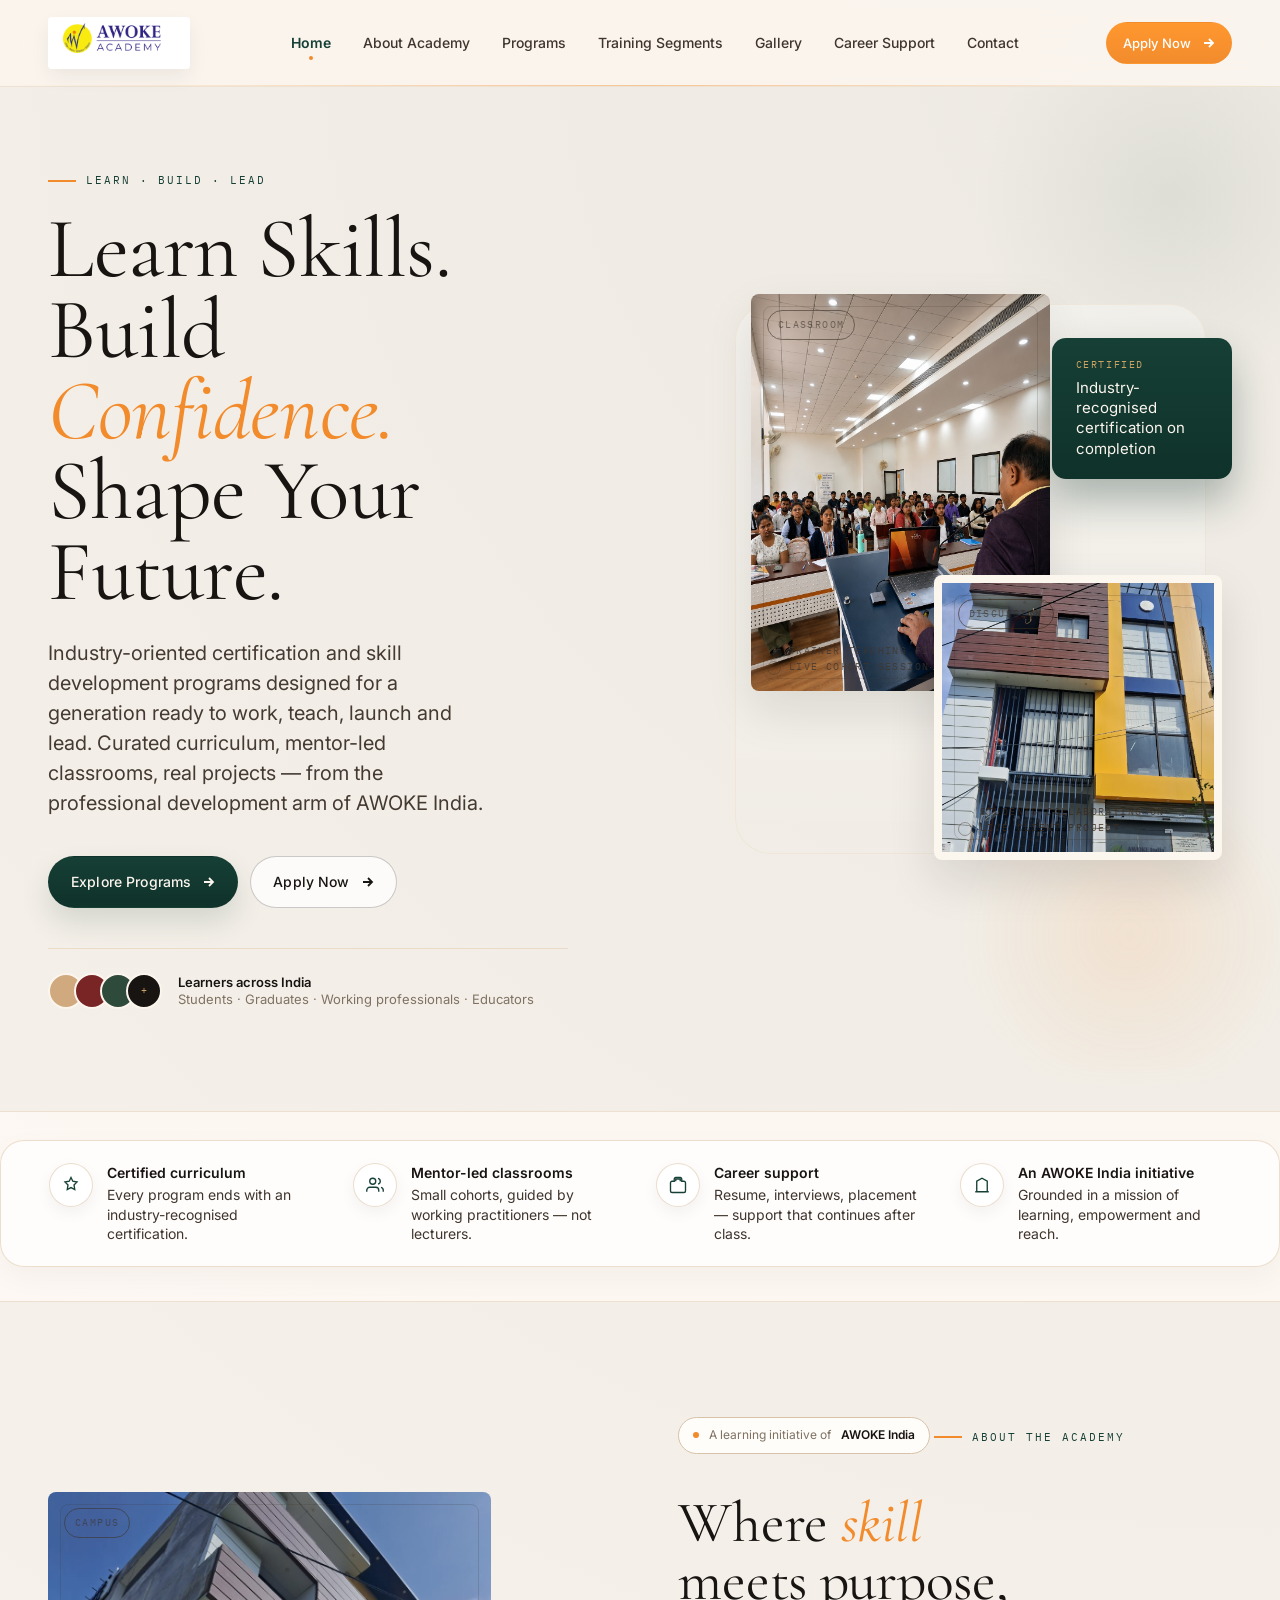
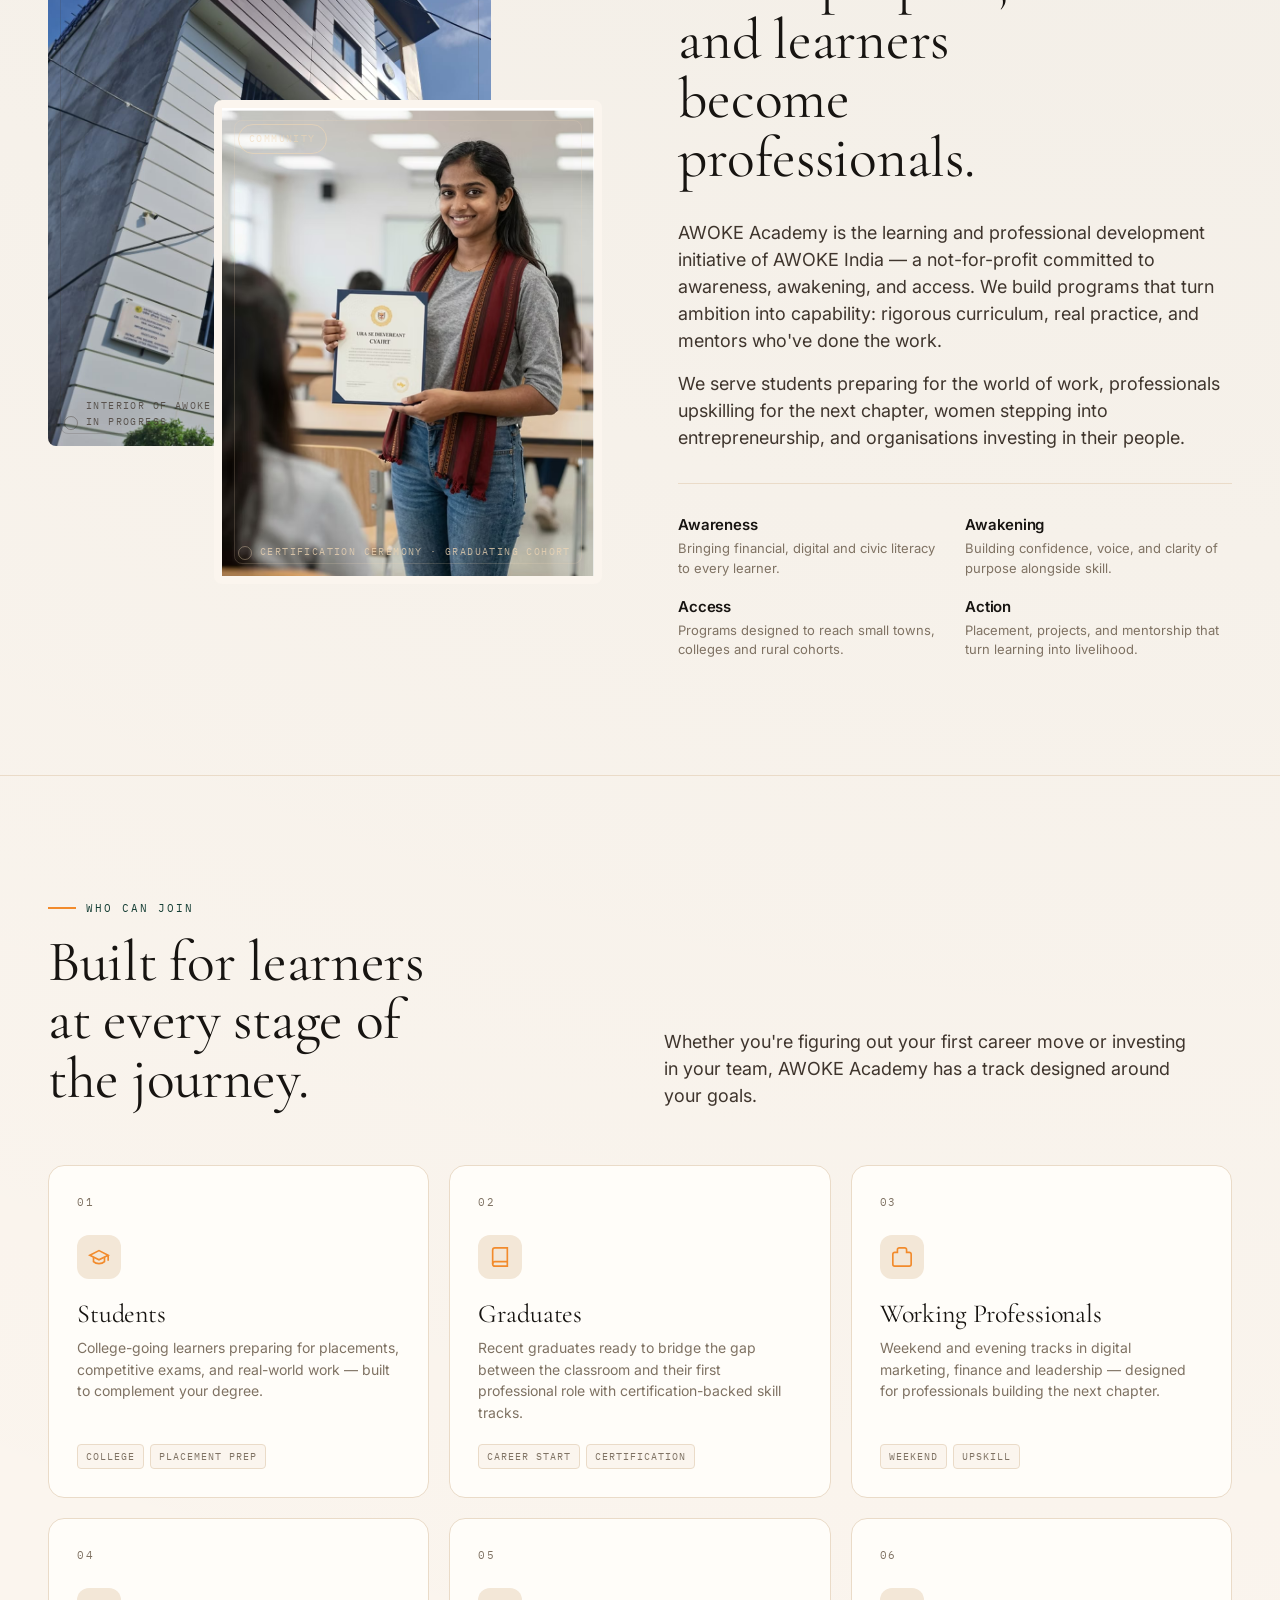
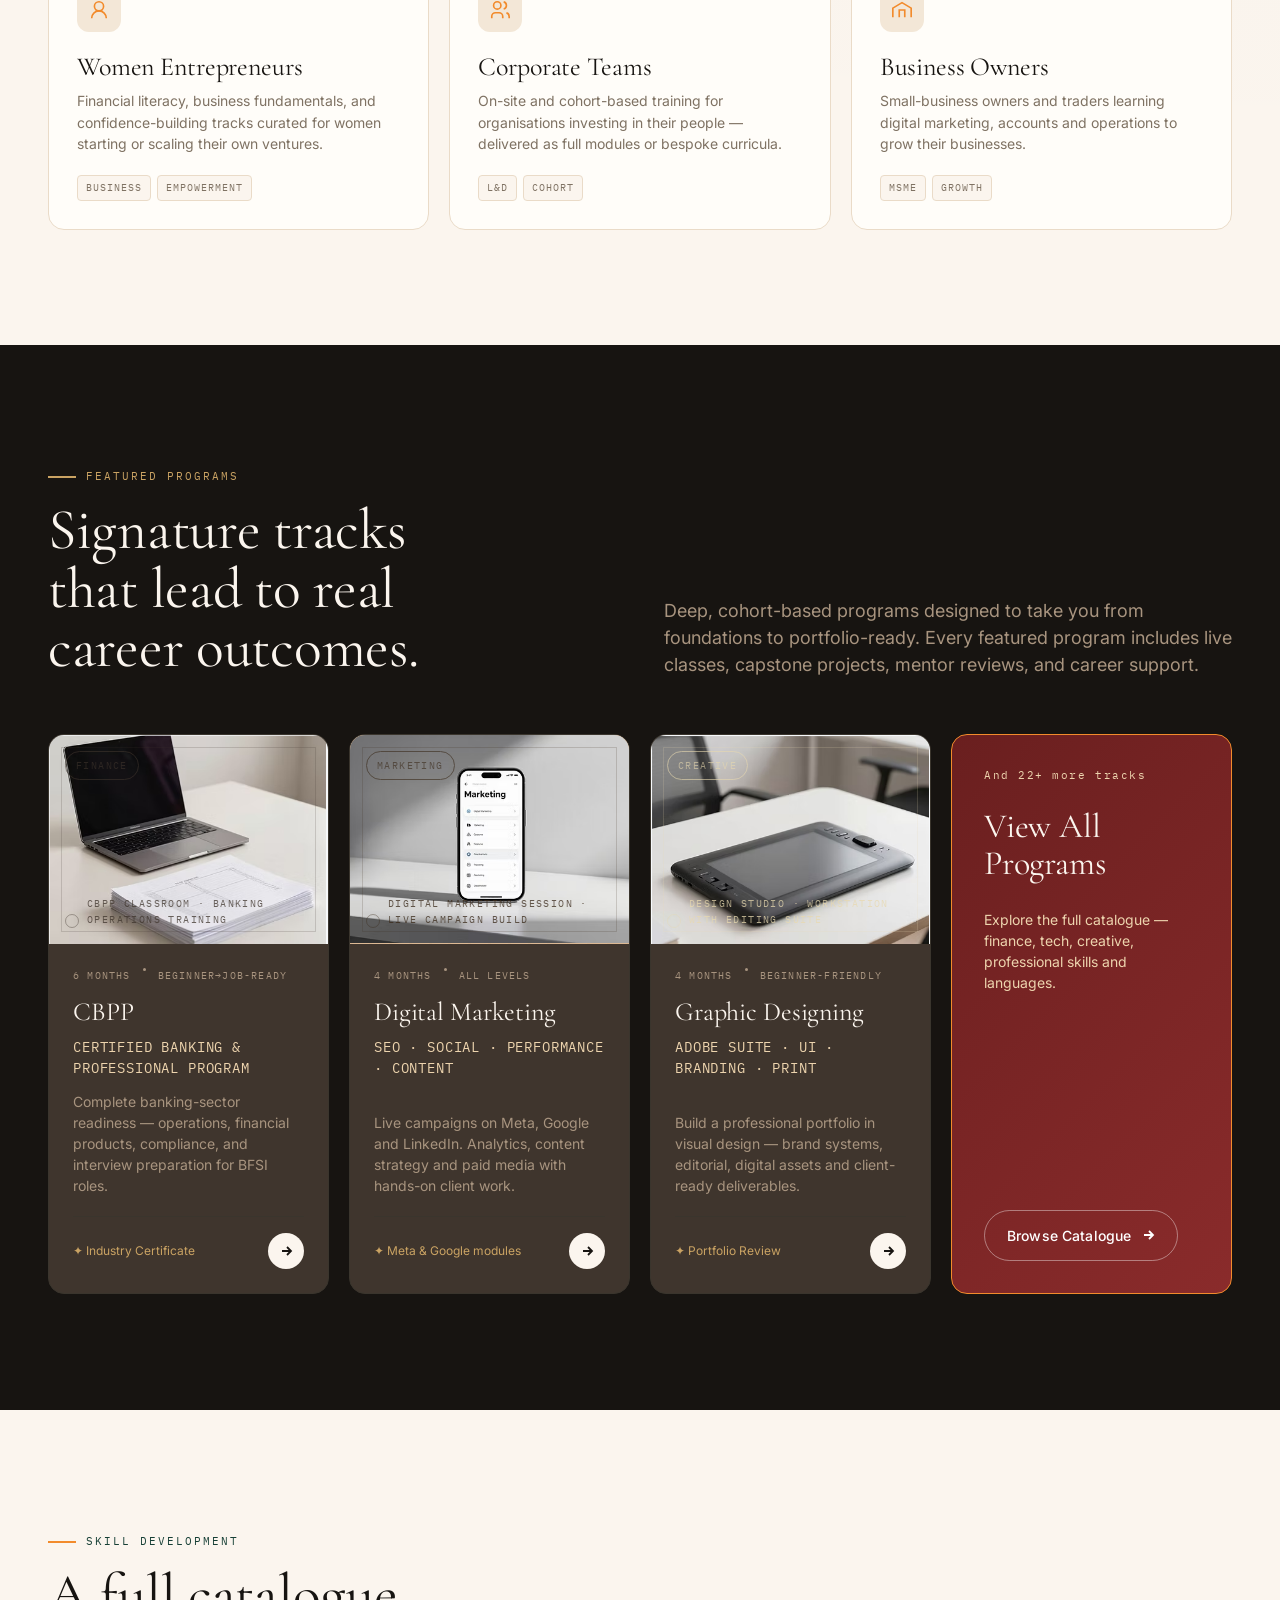
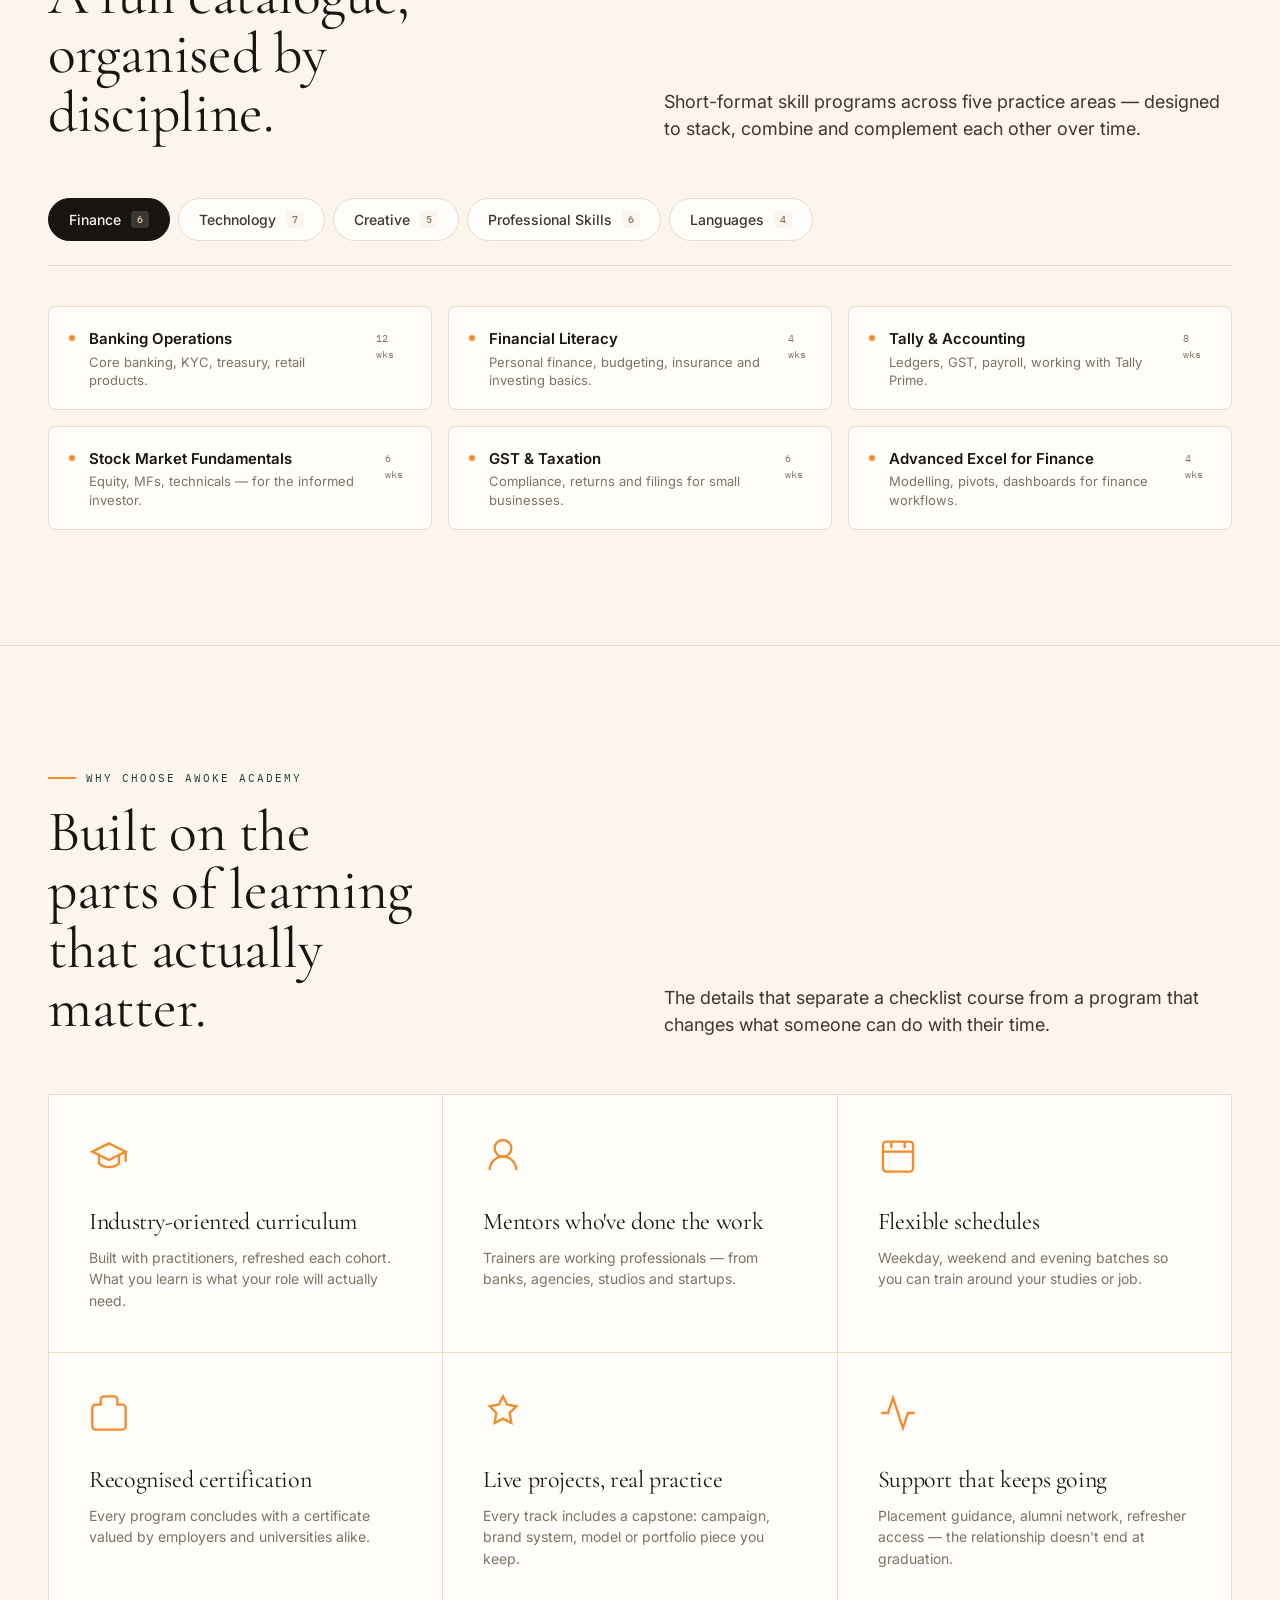
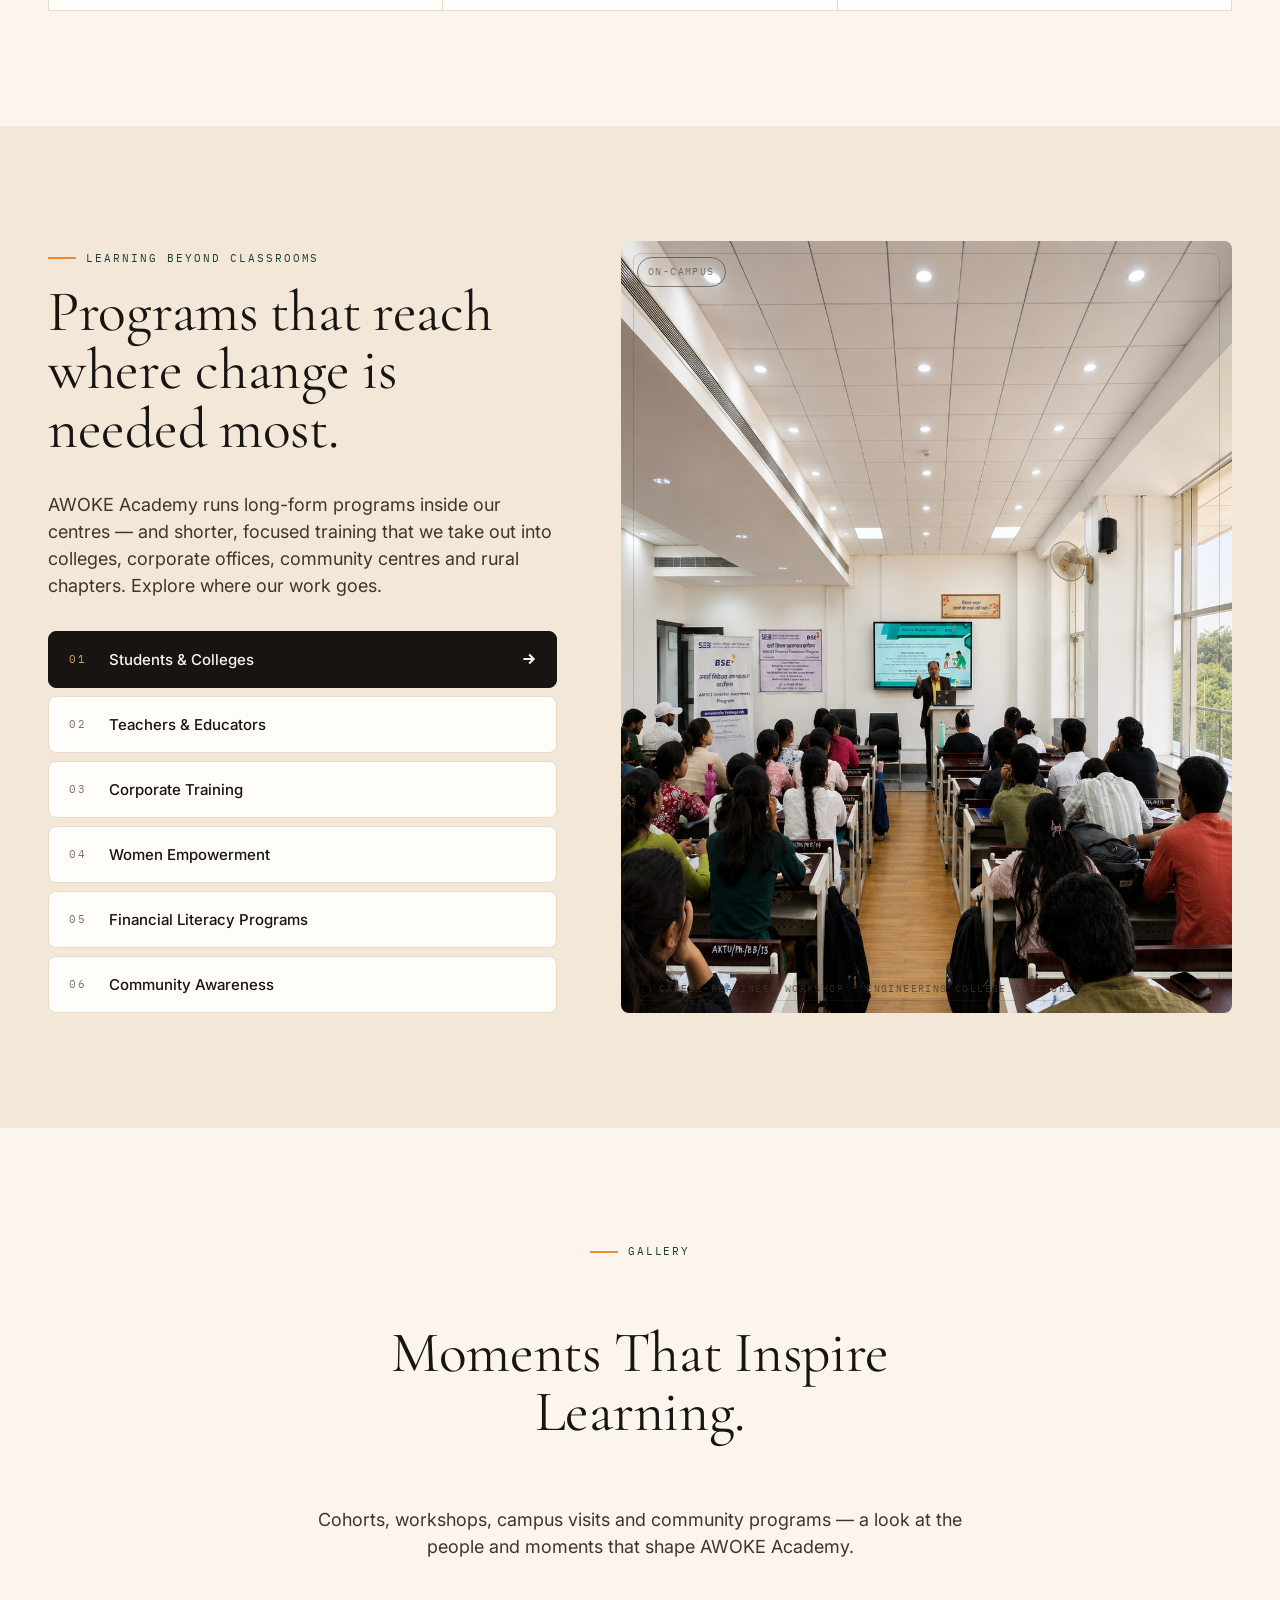
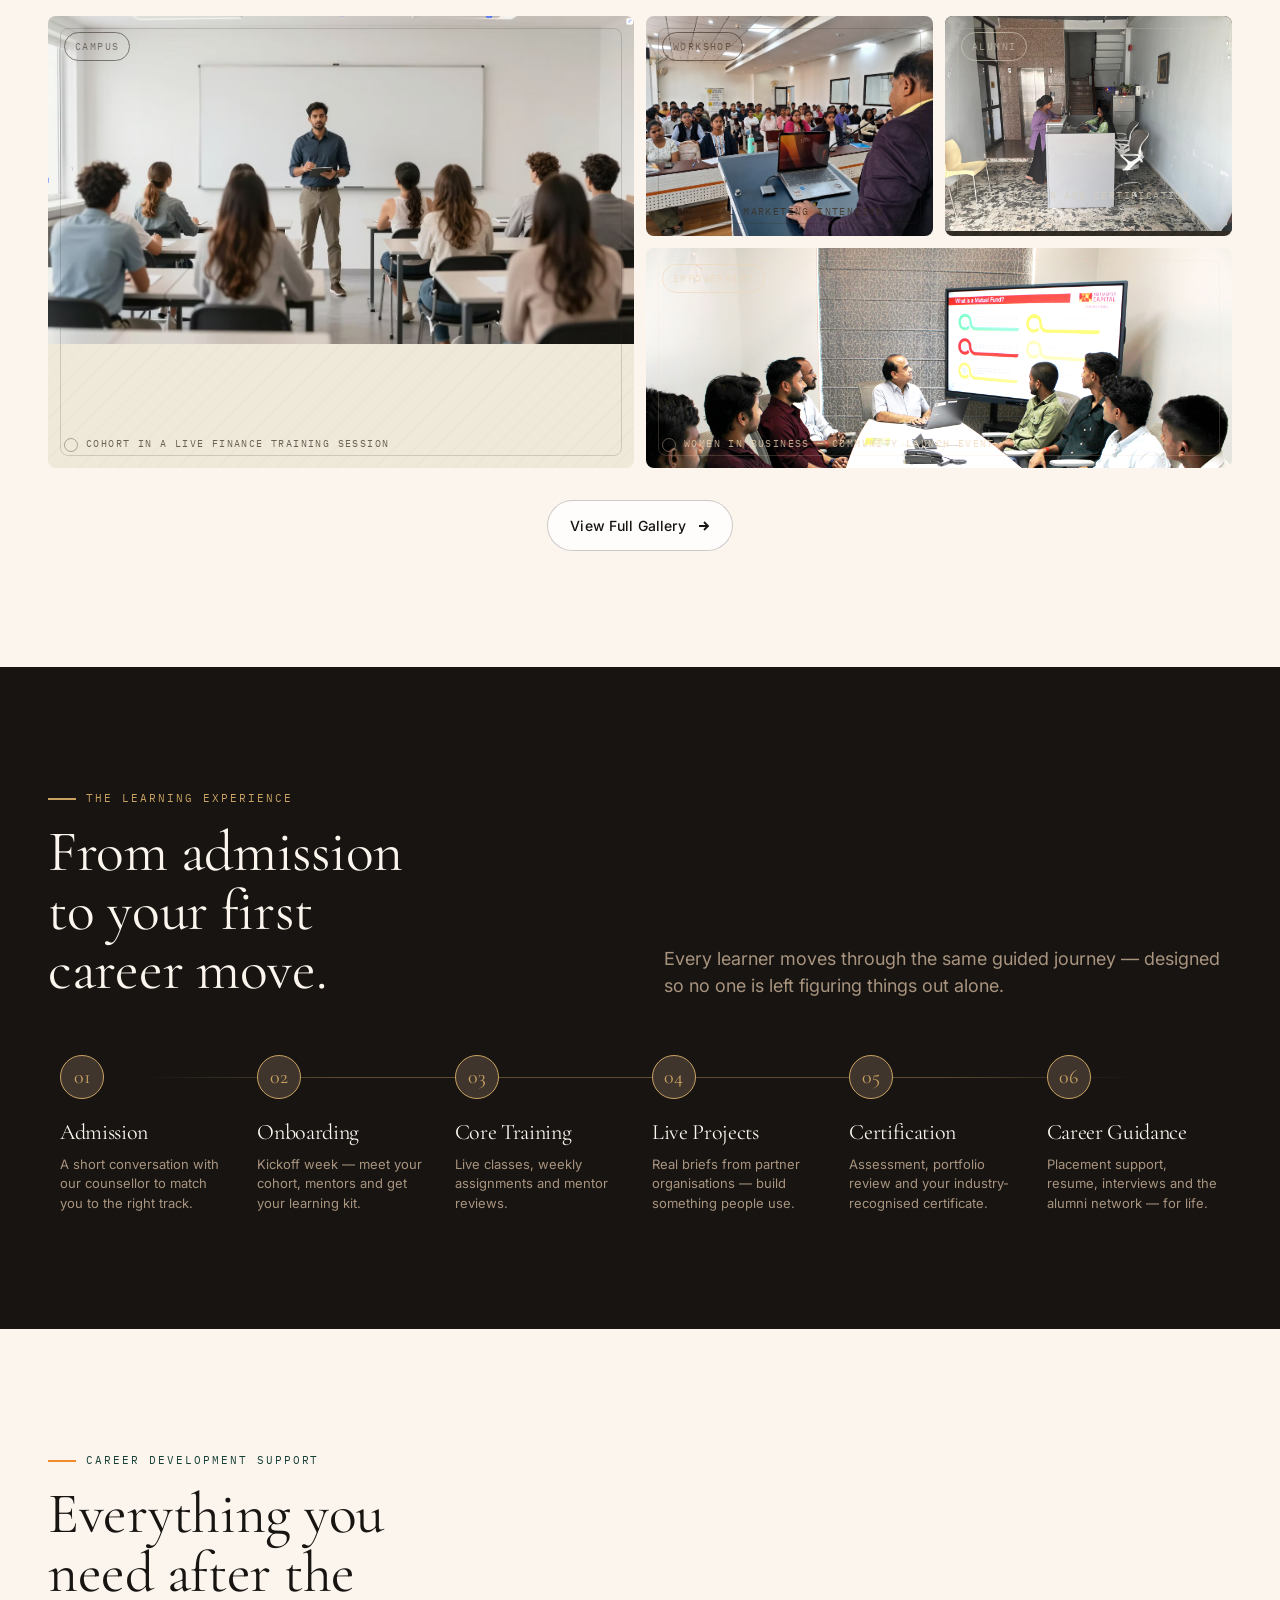
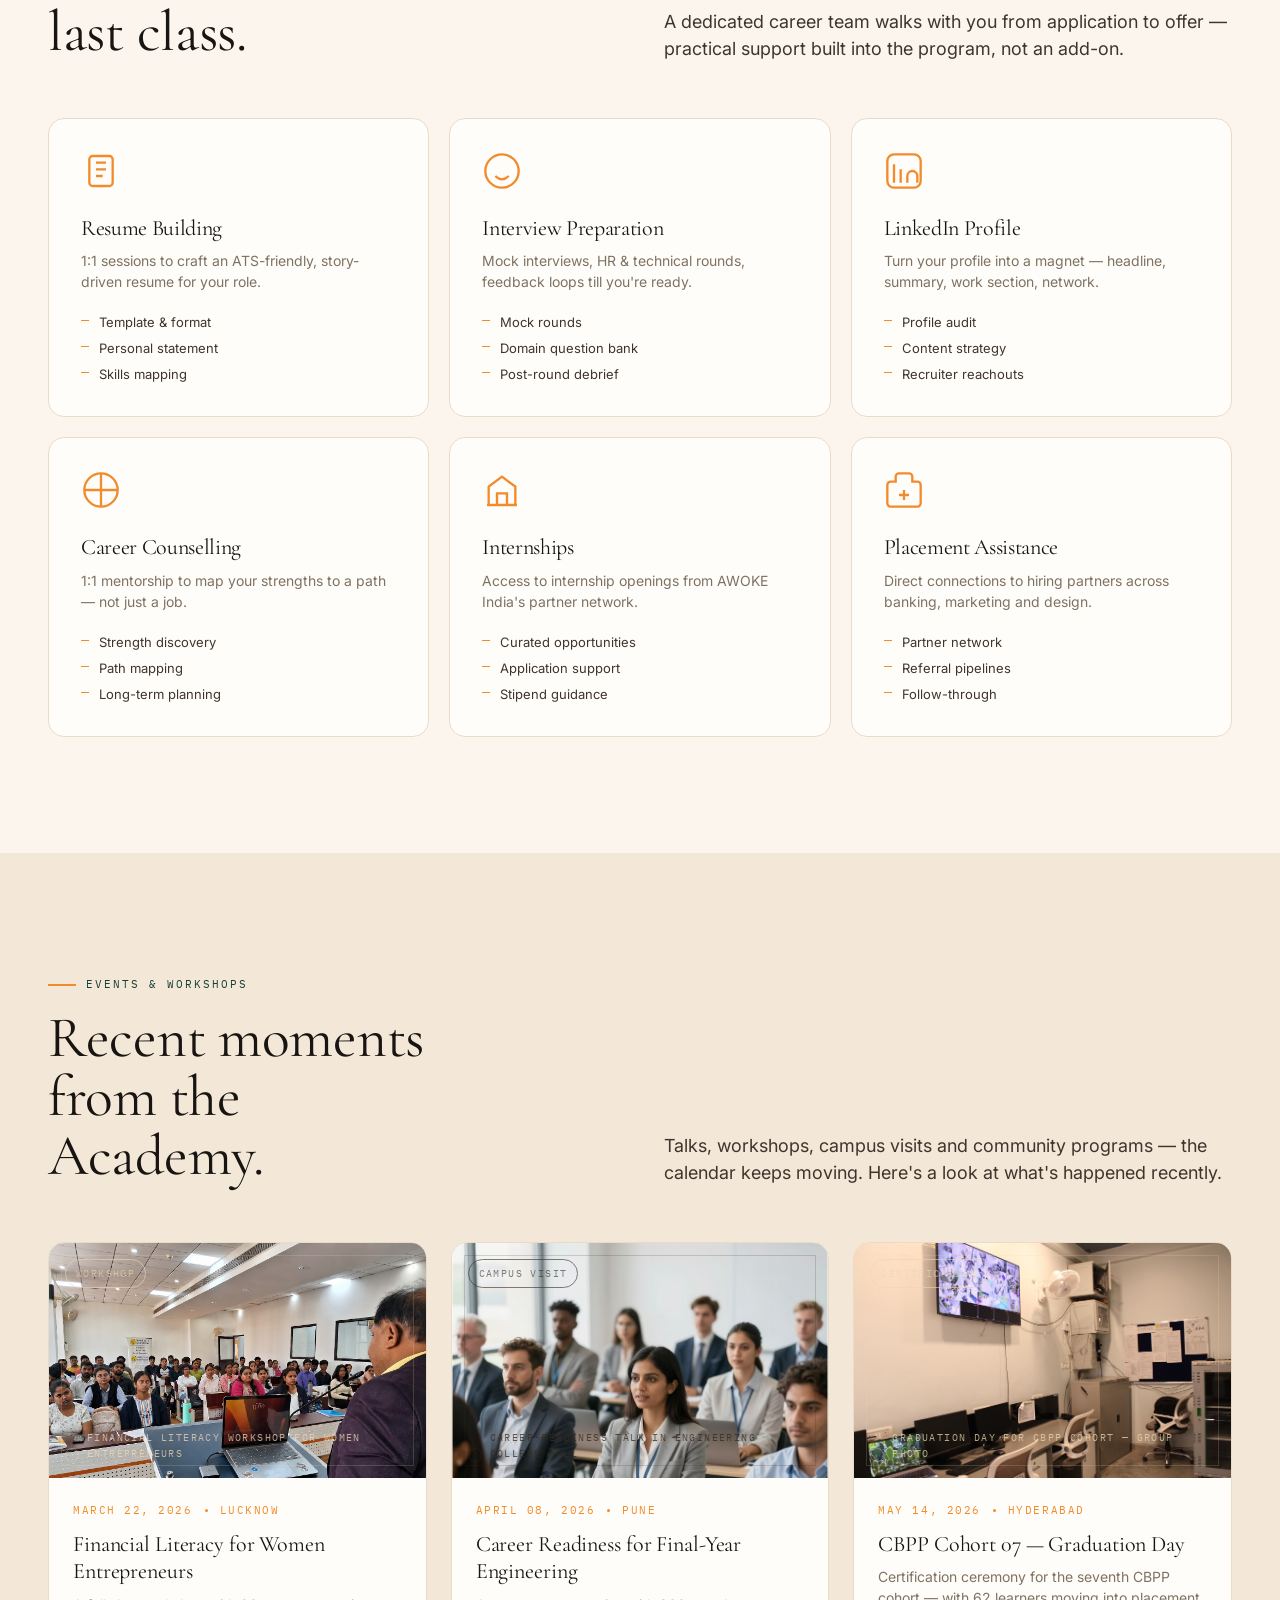
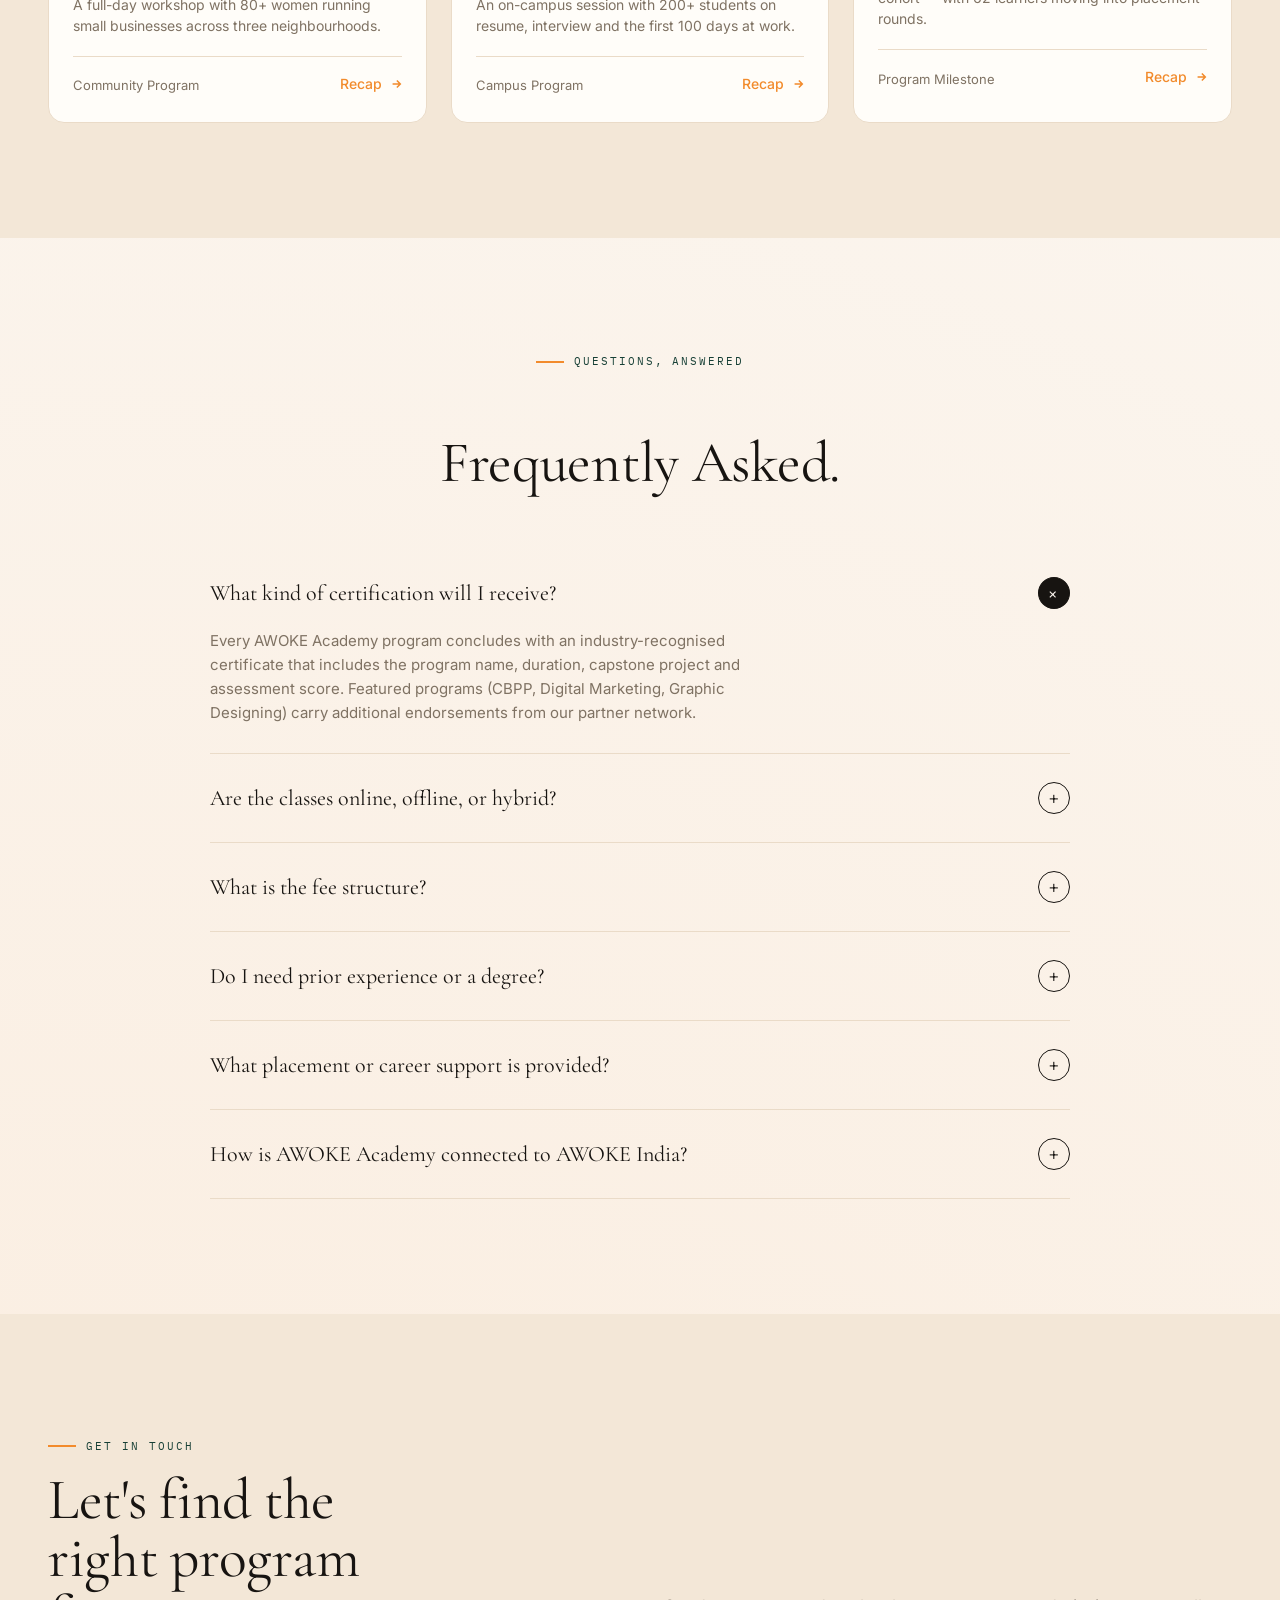
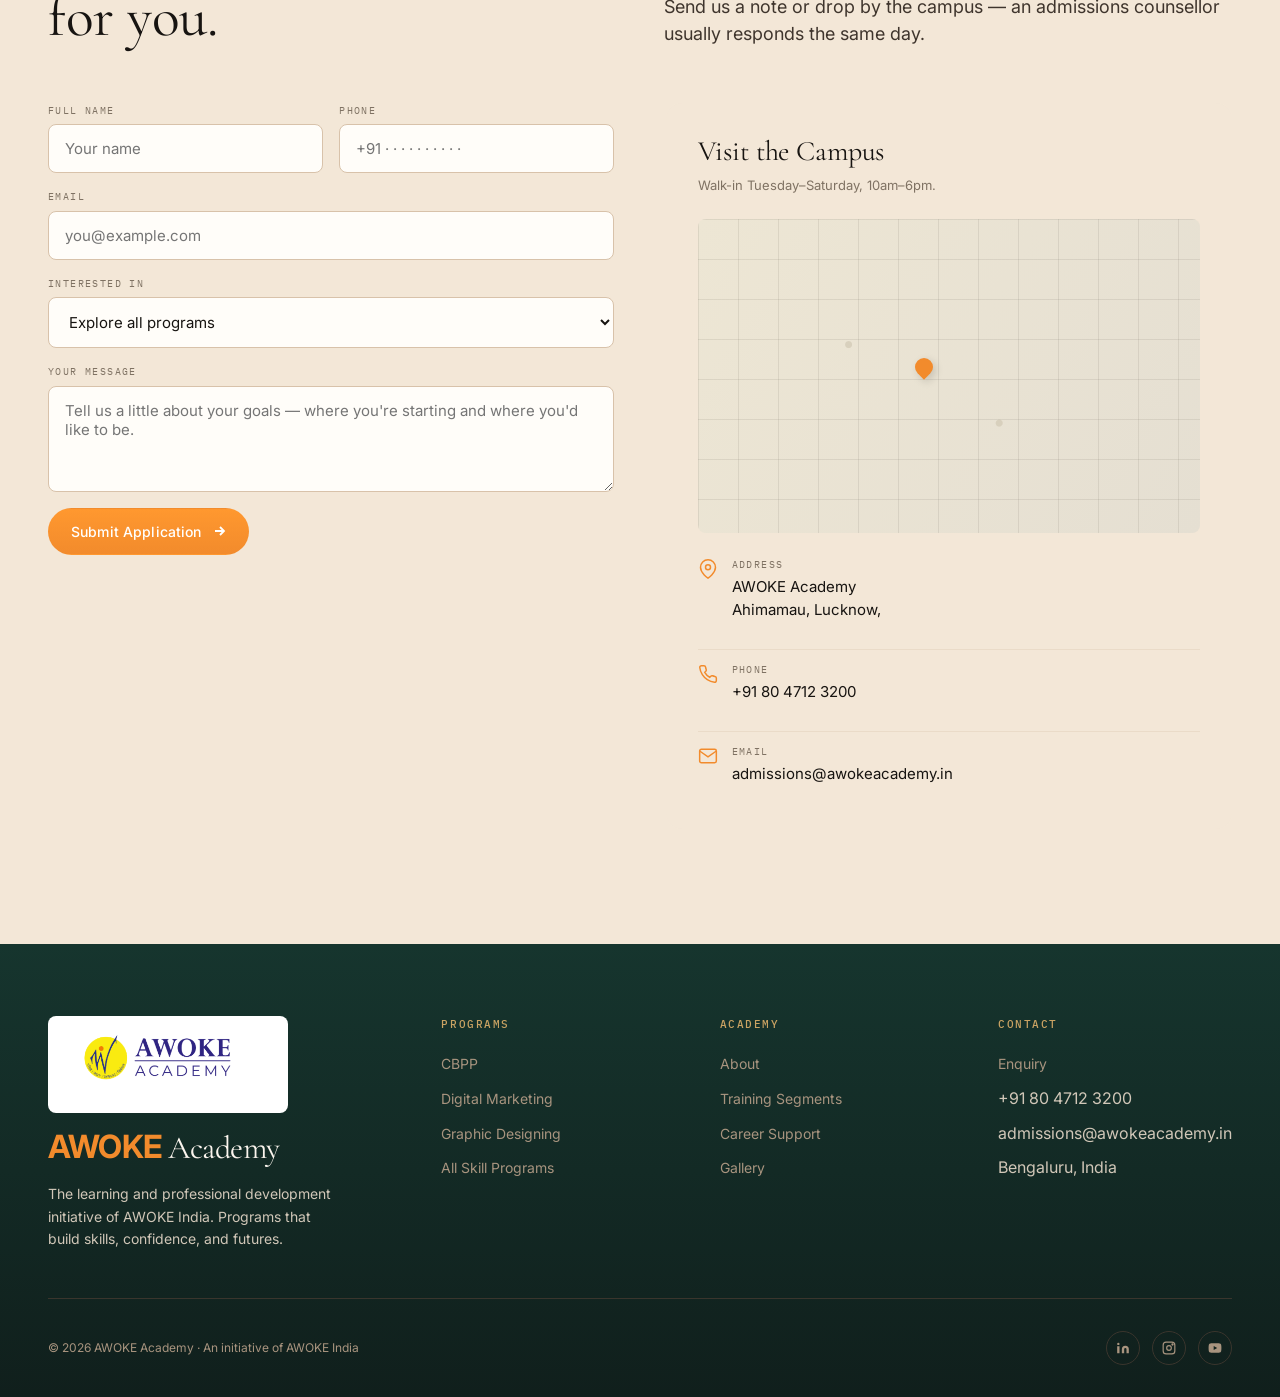
==== commit abffebc4: "Update index.html" ====
--- a/index.html
+++ b/index.html
@@ -940,7 +940,15 @@
         <h3 class="serif">Visit the Campus</h3>
         <p class="small">Walk-in Tuesday–Saturday, 10am–6pm.</p>
 
-        <div class="map"></div>
+        <div class="map"><iframe src="https://www.google.com/maps/embed?pb=!1m18!1m12!1m3!1d113939.86780938633!2d80.94012290962858!3d26.82019808442737!2m3!1f0!2f0!3f0!3m2!1i1024!2i768!4f13.1!3m3!1m2!1s0x399be33649cf07ab%3A0x588ce2dd05fa01e6!2sAwoke%20Academy!5e0!3m2!1sen!2sin!4v1788435358416!5m2!1sen!2sin" 
+            width="100%" 
+            height="450" 
+            style="border:0;" 
+            allowfullscreen="" 
+            loading="lazy" 
+            referrerpolicy="strict-origin-when-cross-origin">
+    </iframe>
+</div>
 
         <div class="contact-lines">
           <div class="contact-line">
--- a/styles.css
+++ b/styles.css
@@ -405,7 +405,7 @@
 }
 .hero-photos .badge {
   position: absolute;
-  top: 56%; left: 57%;
+  top: 10%; left: 65%;
   background: linear-gradient(180deg, var(--forest) 0%, var(--forest-deep) 100%);
   color: var(--paper);
   padding: 20px 24px;
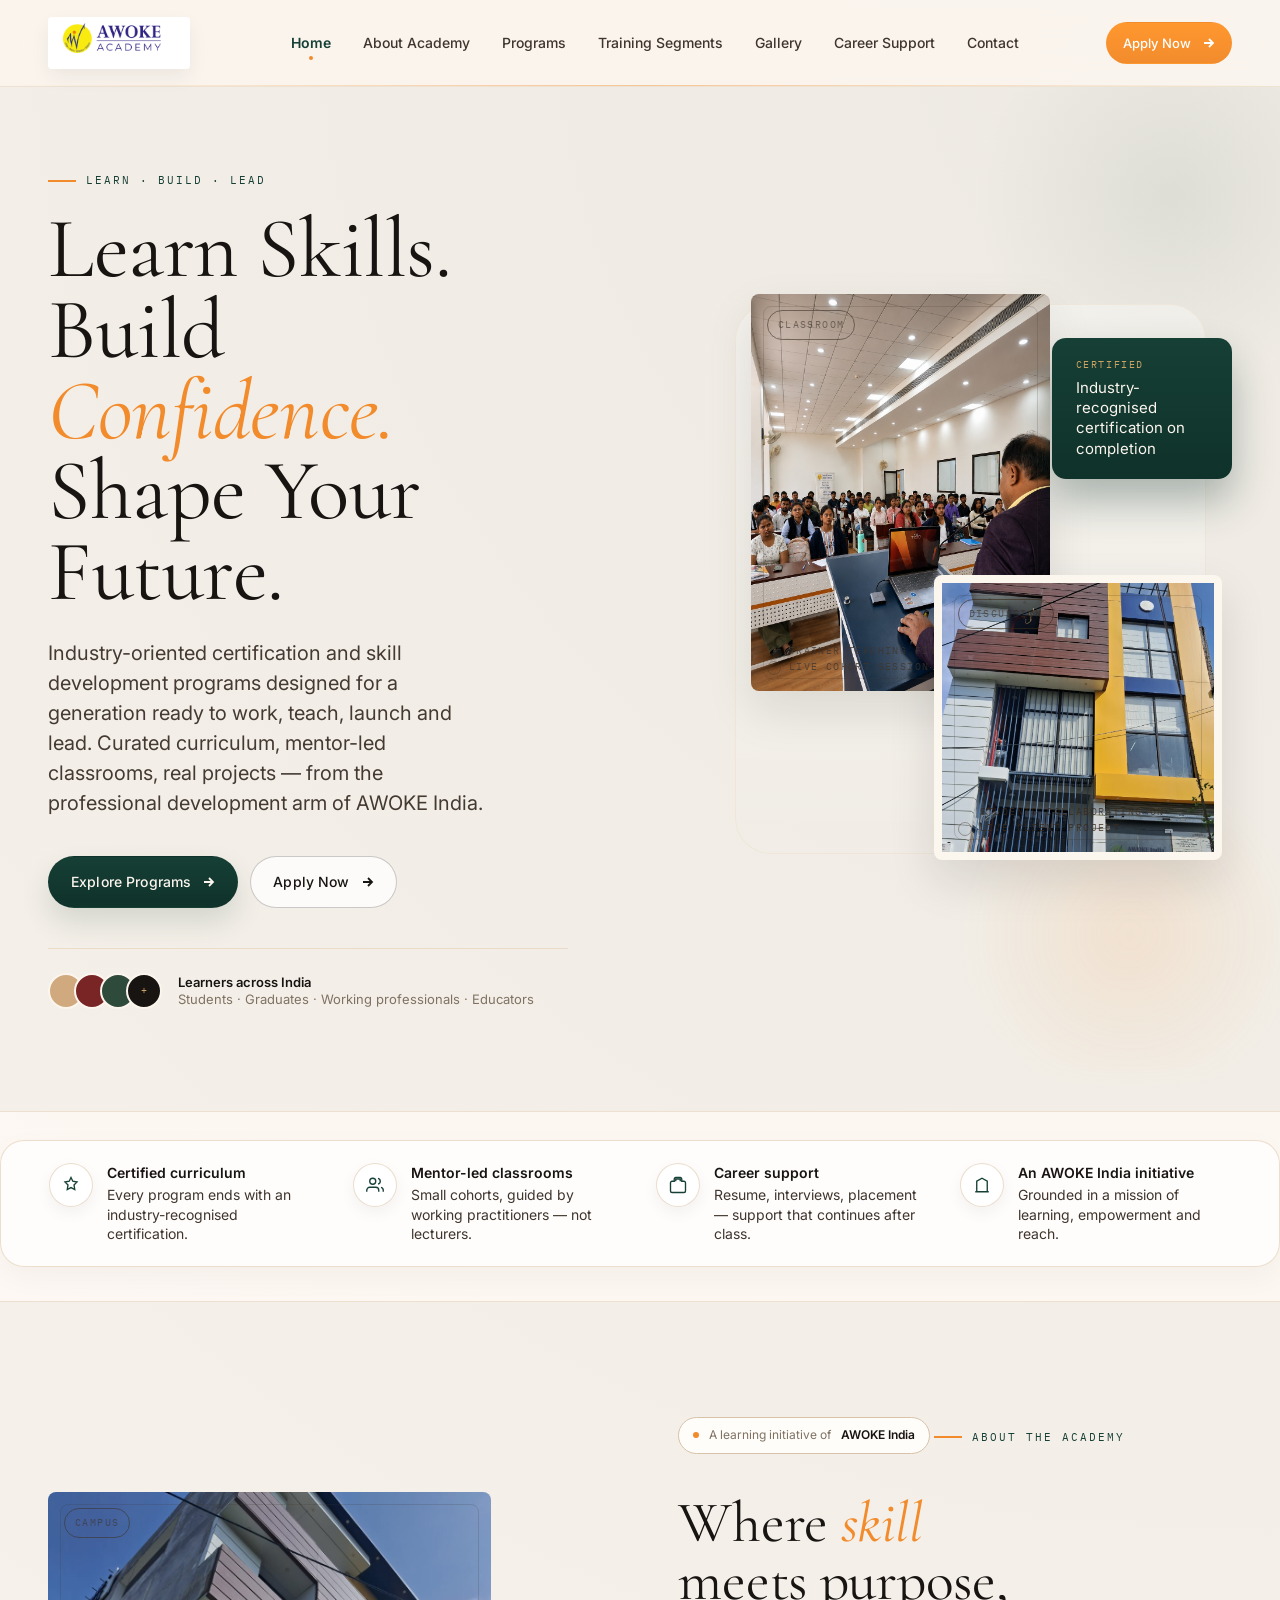
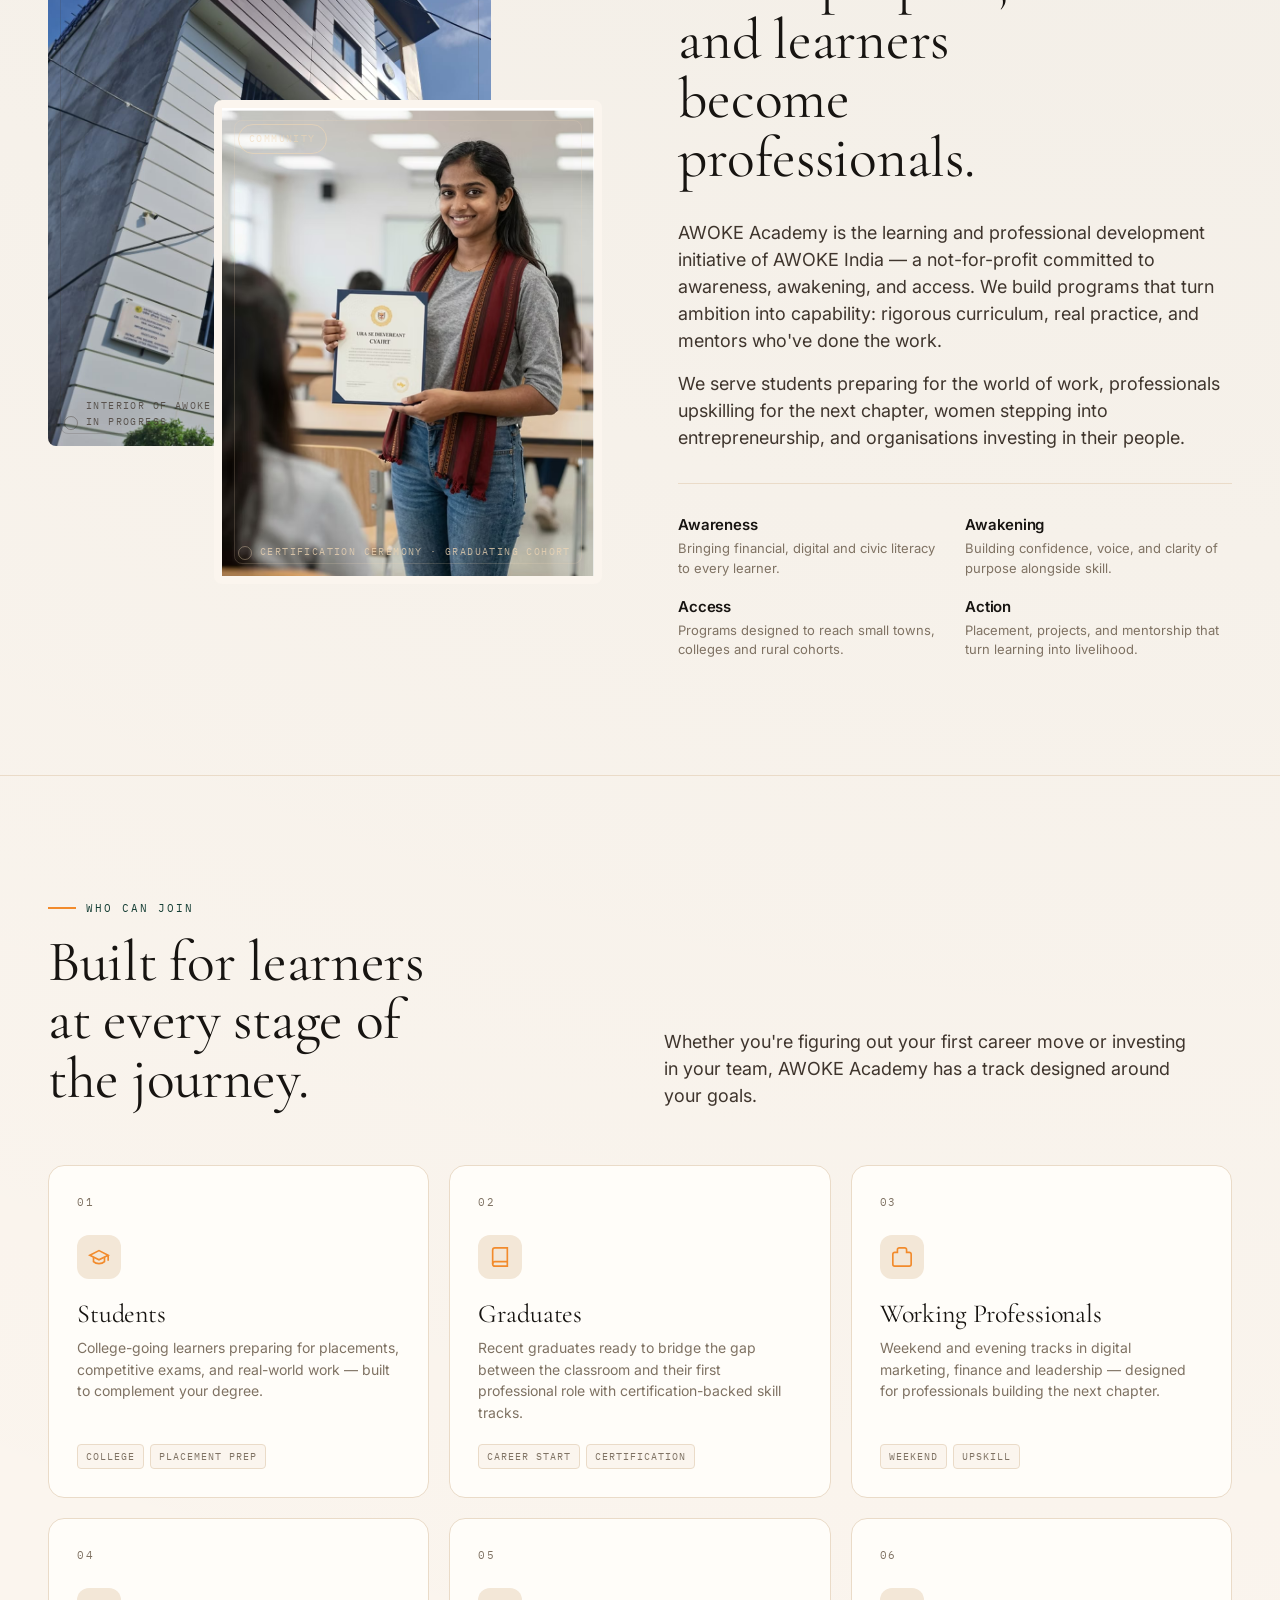
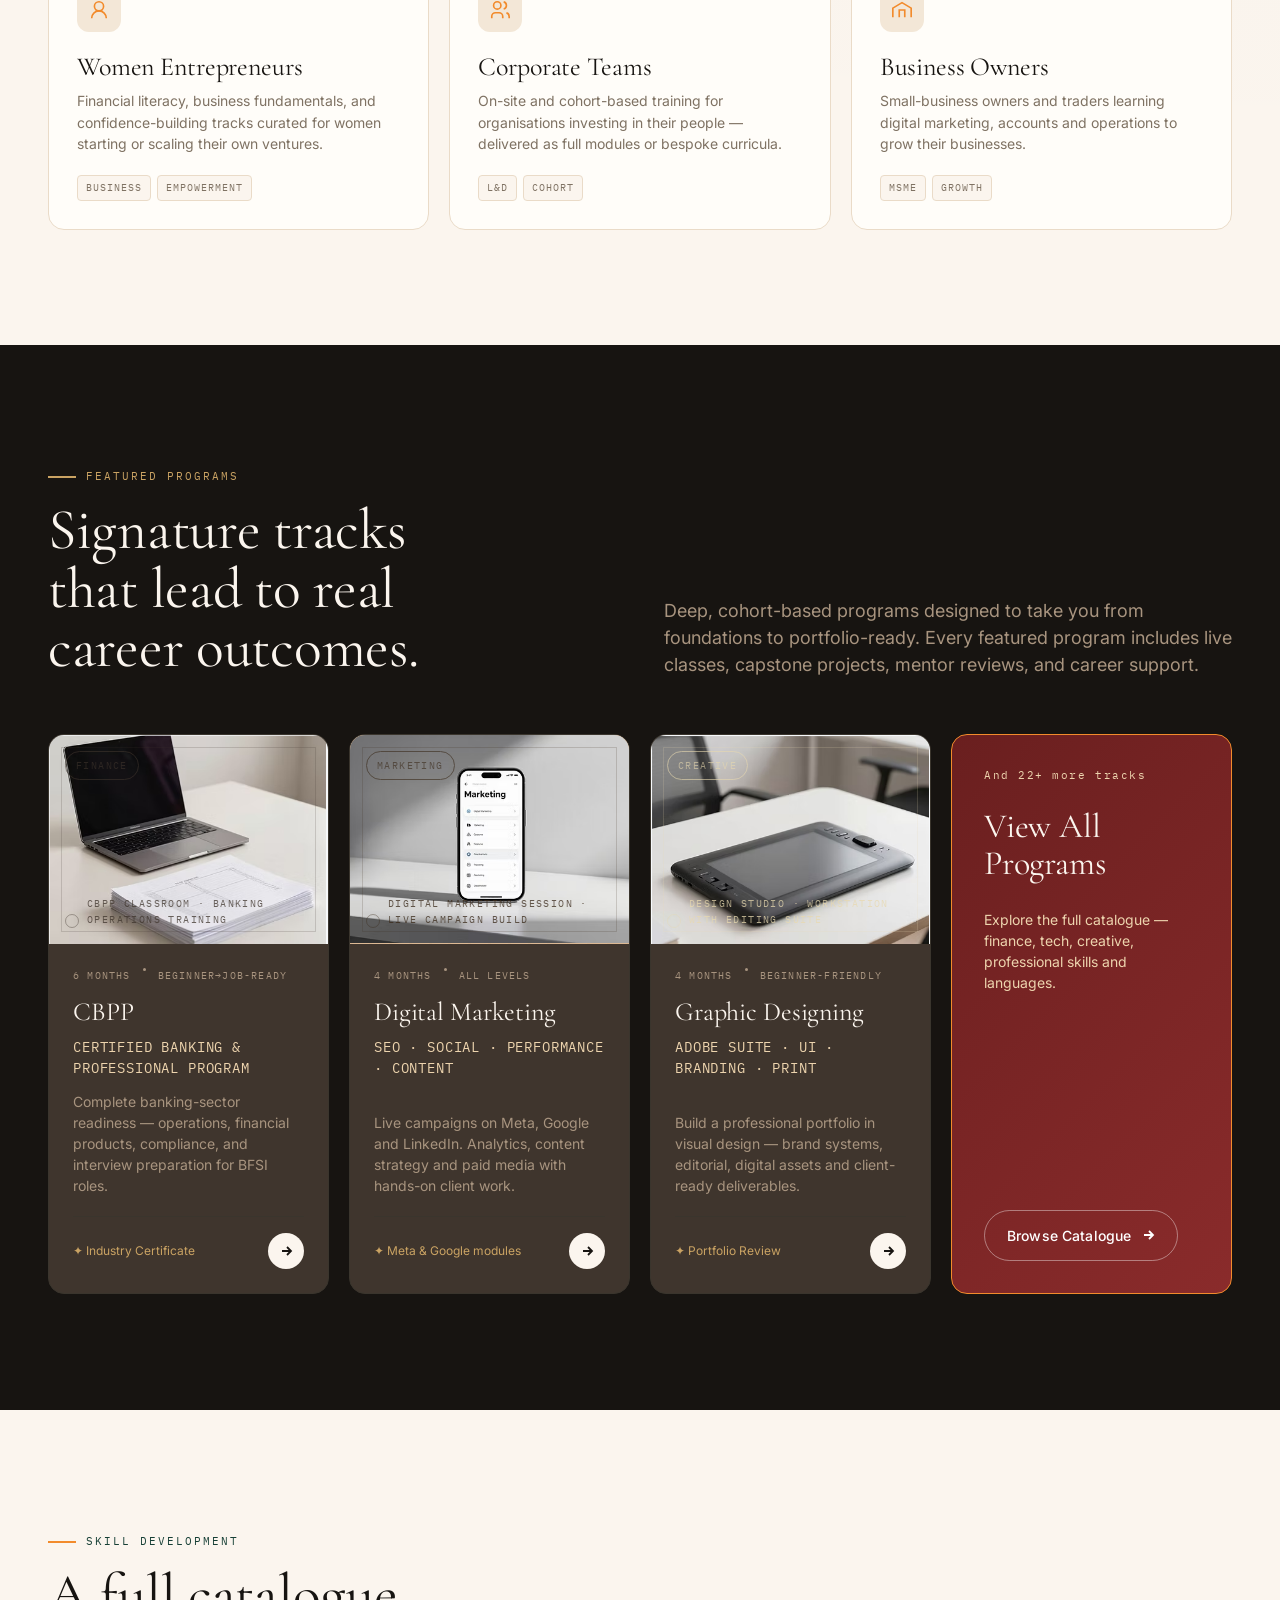
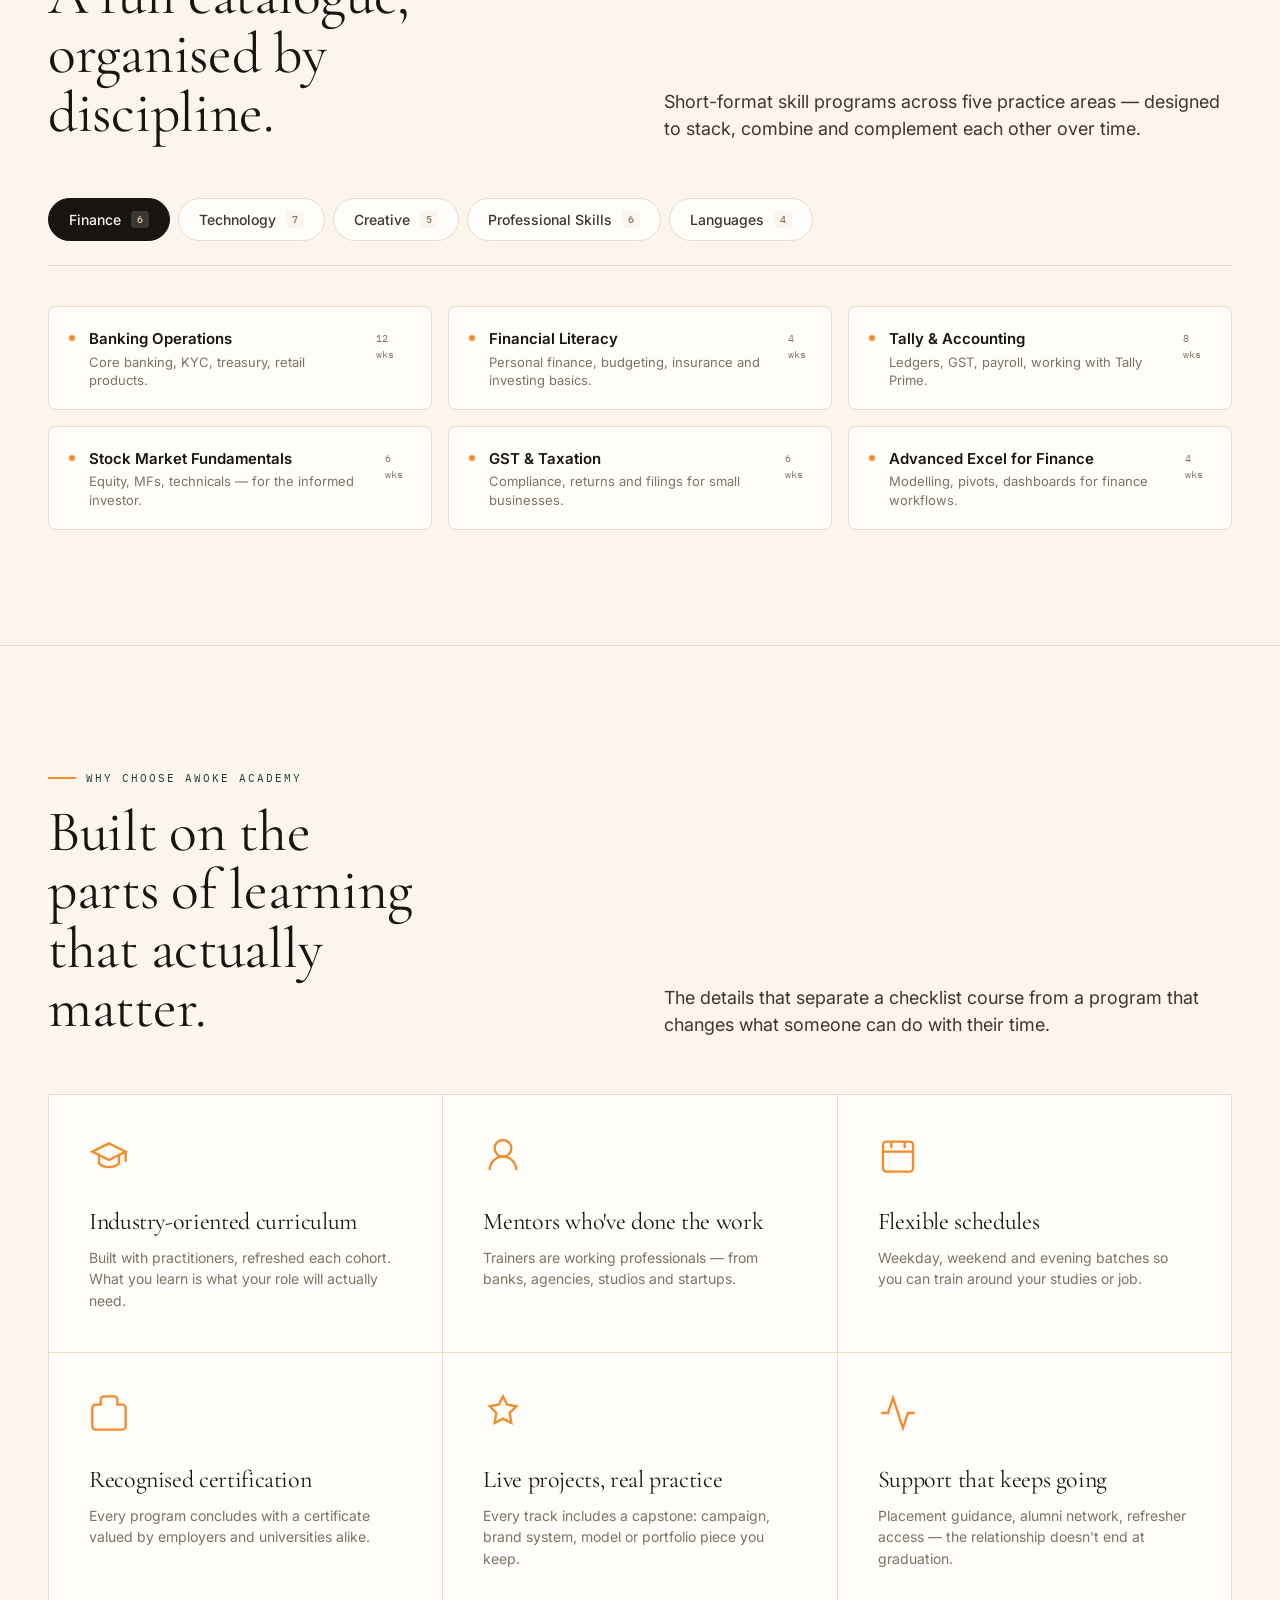
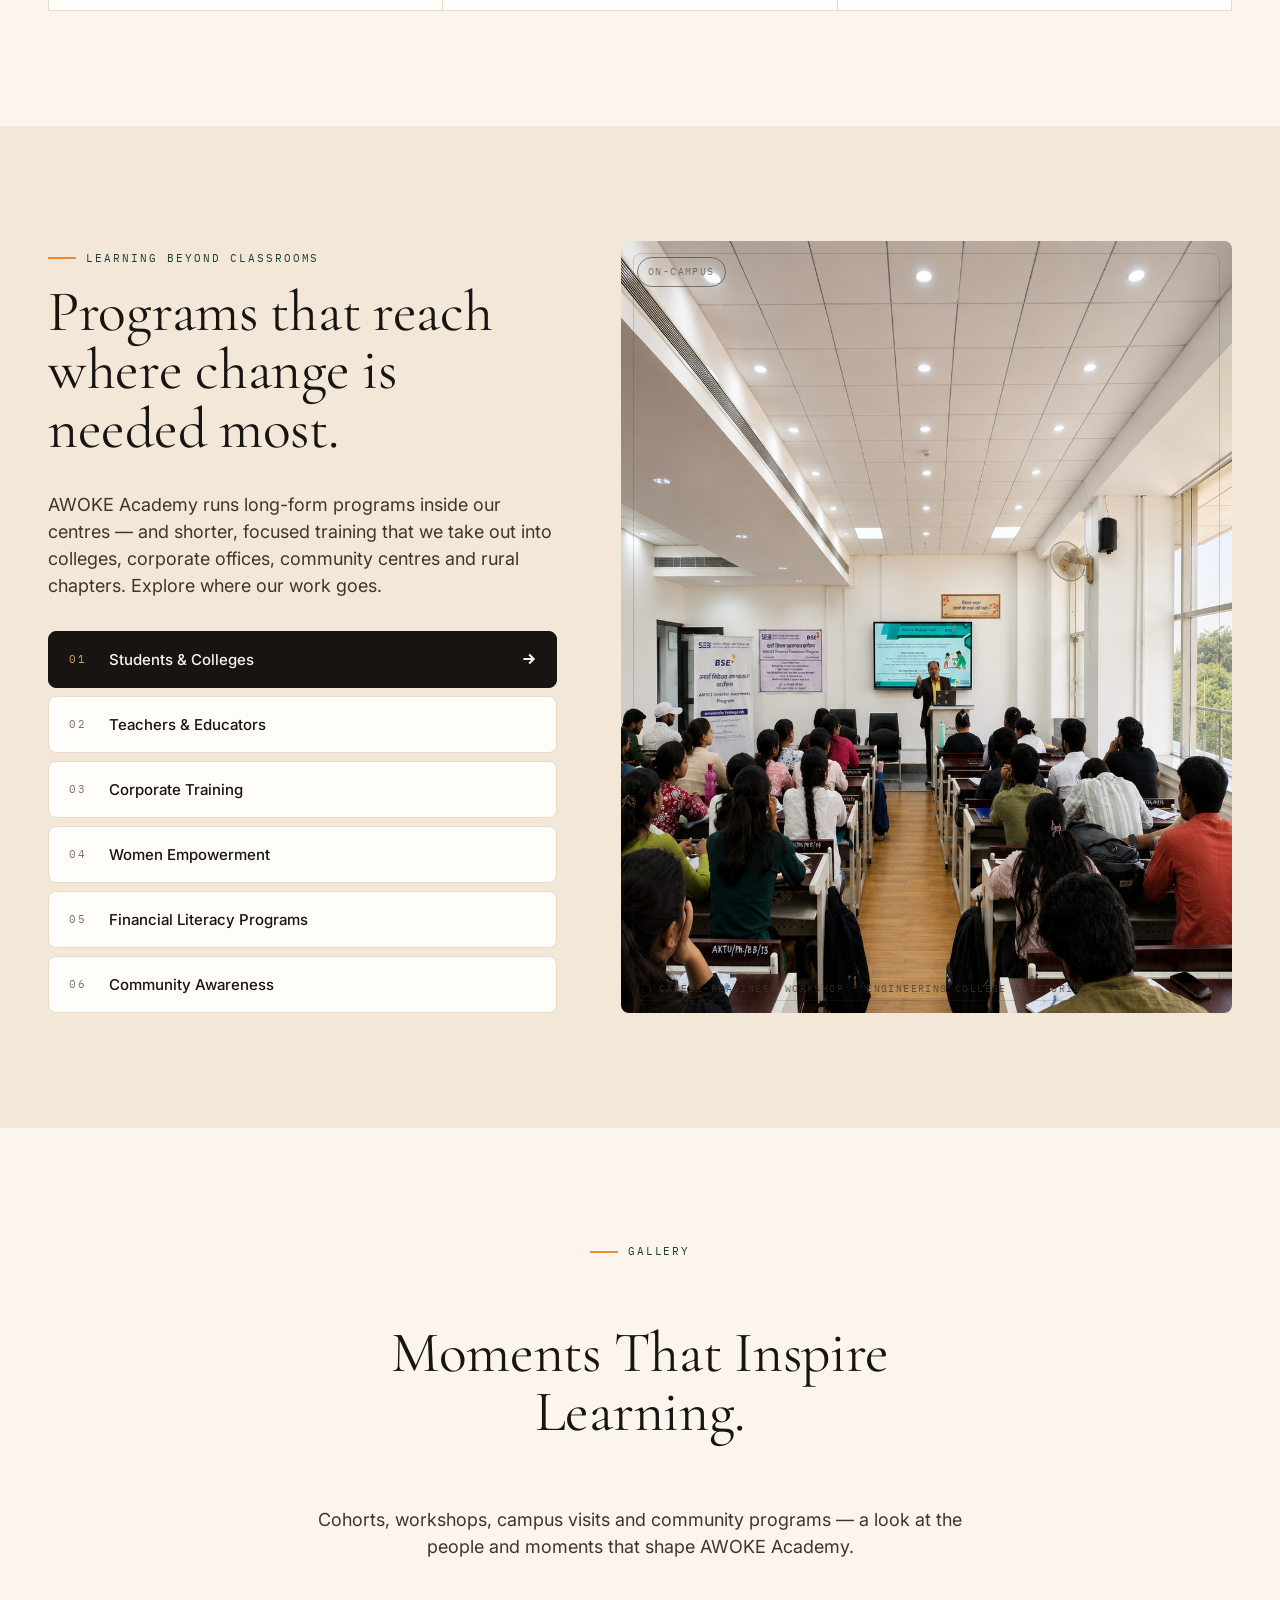
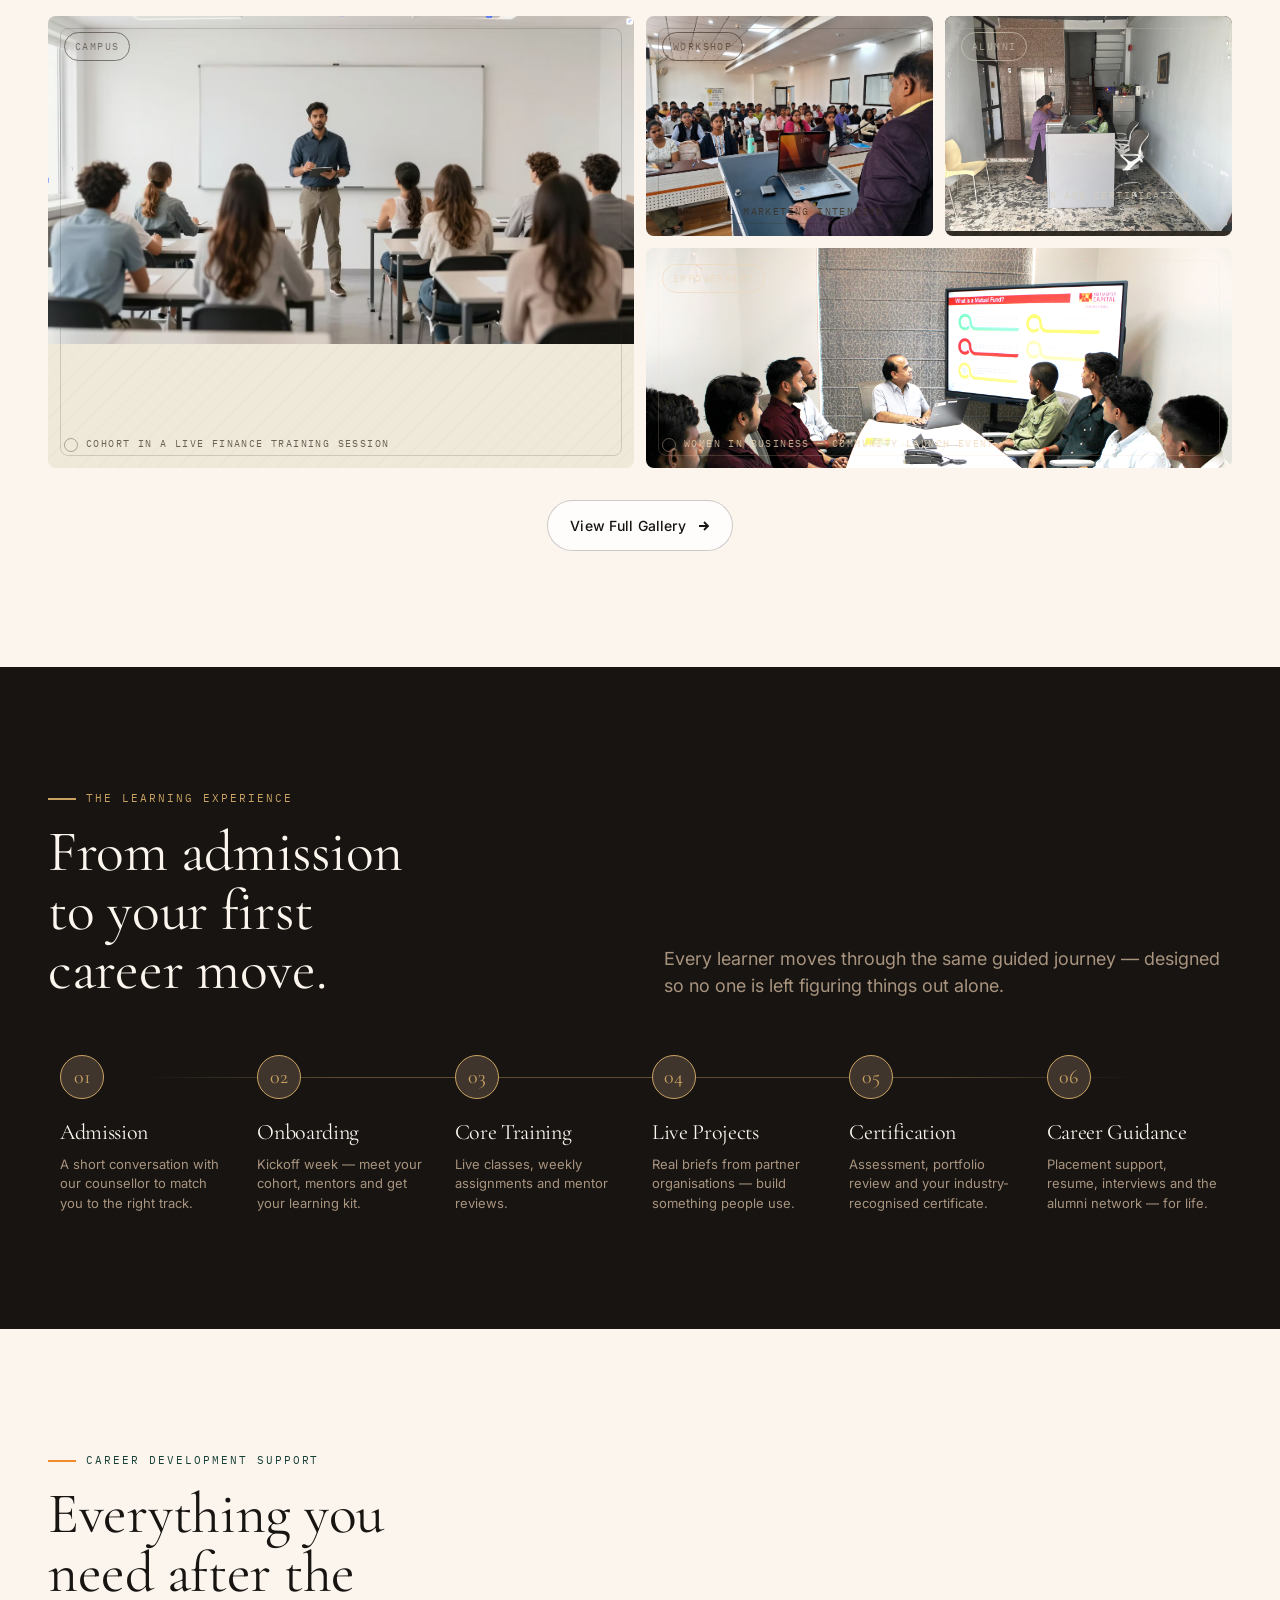
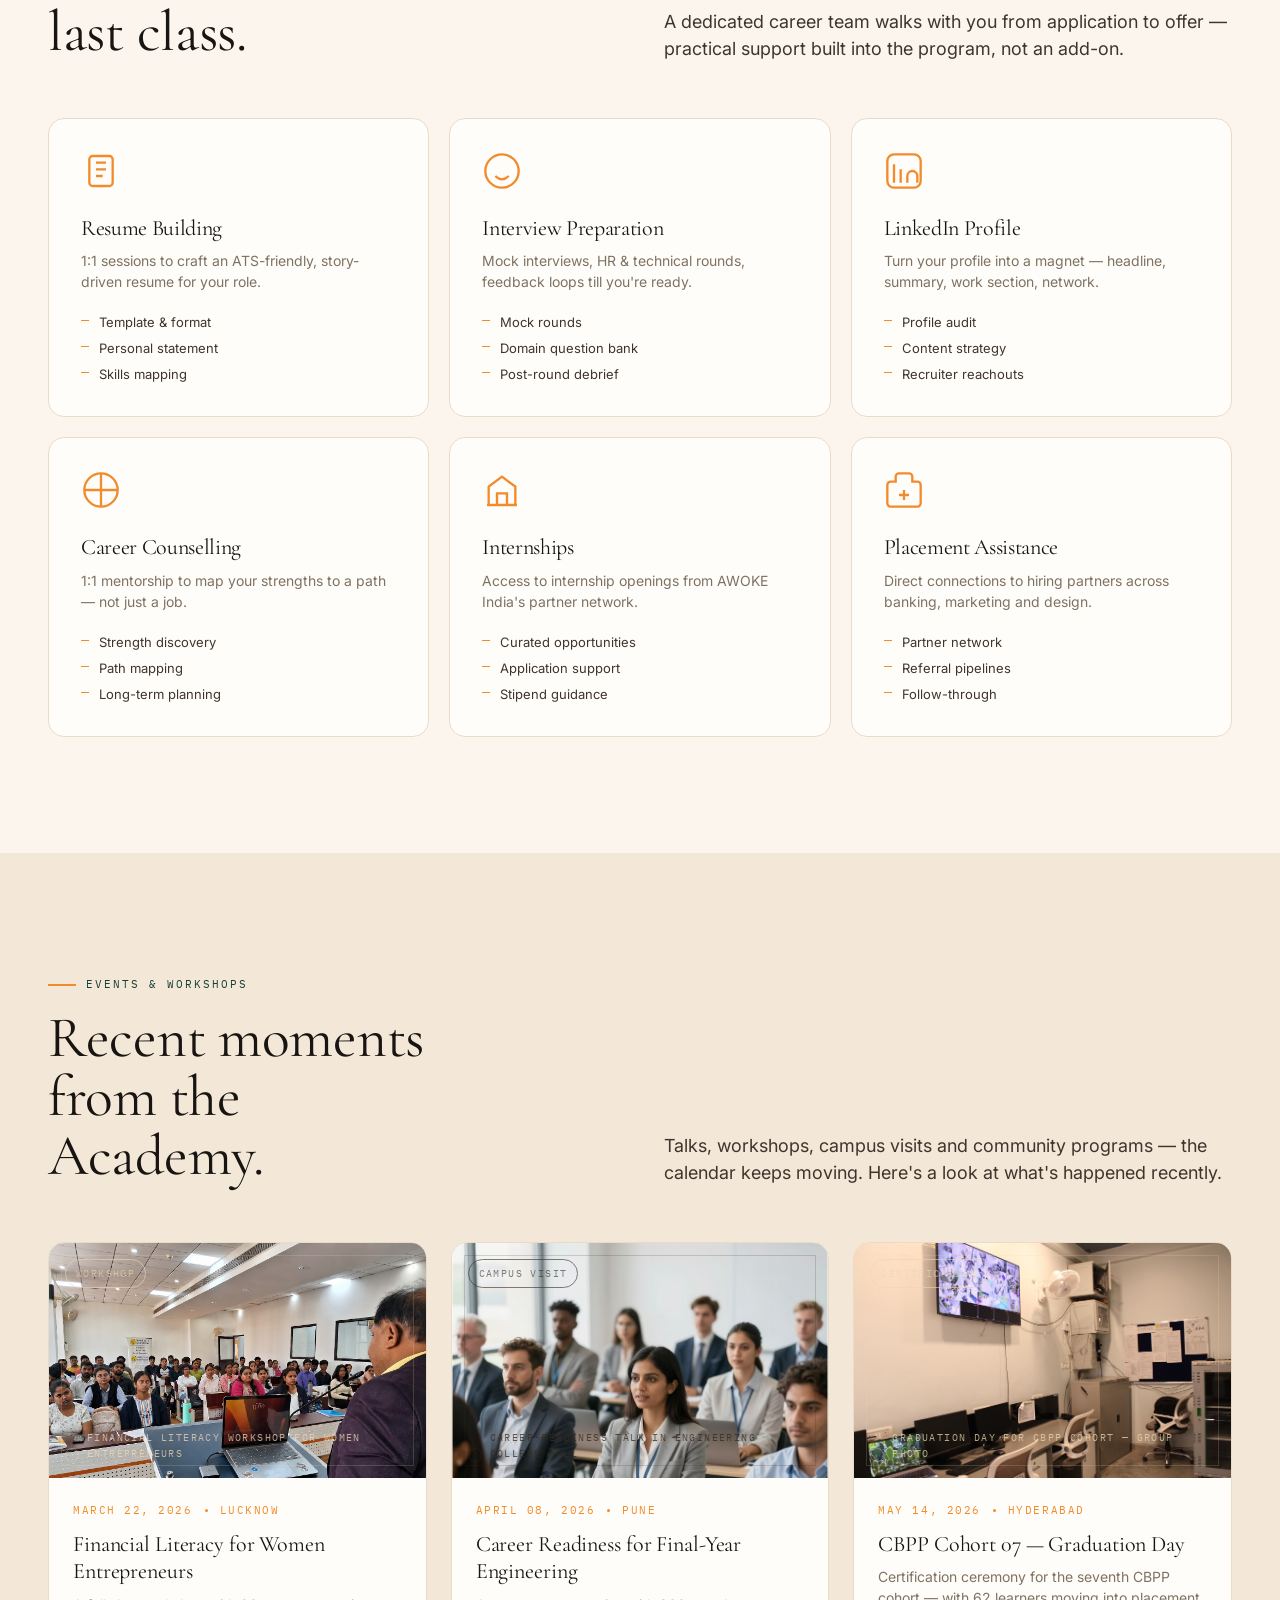
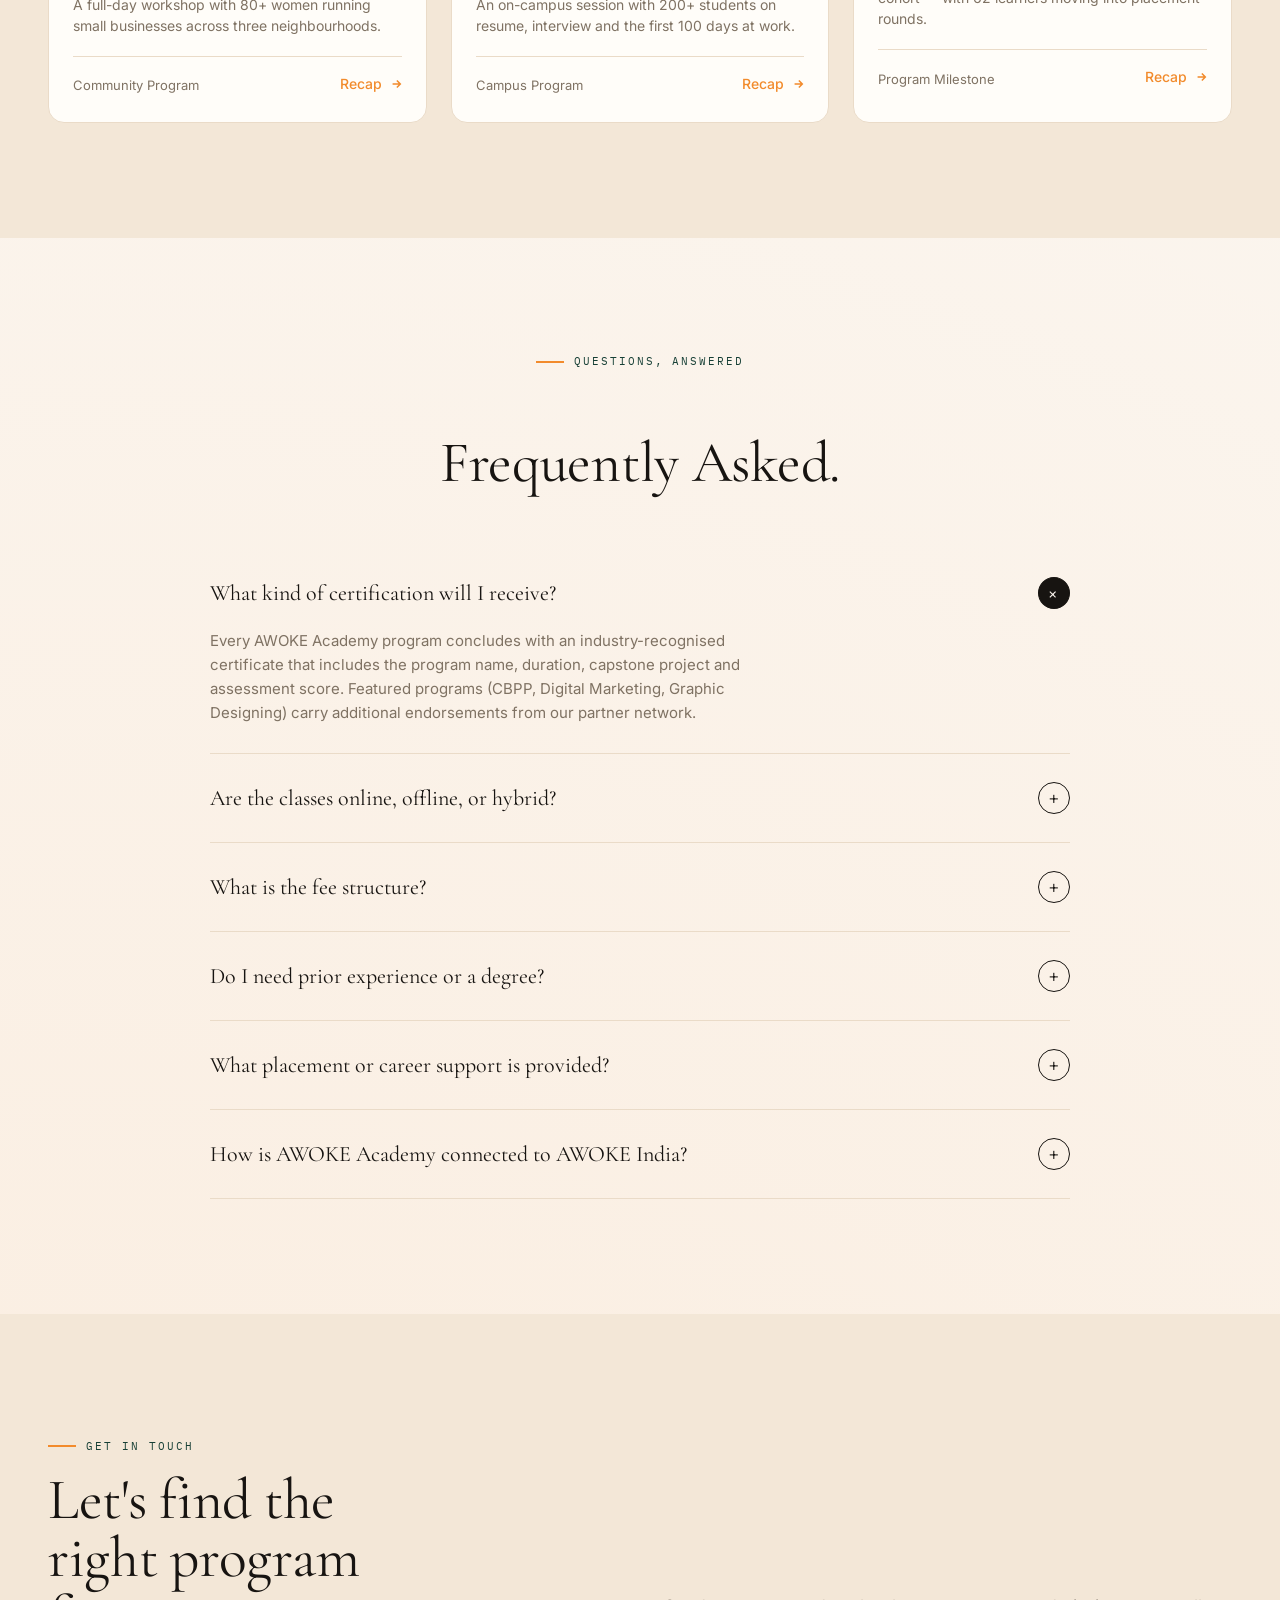
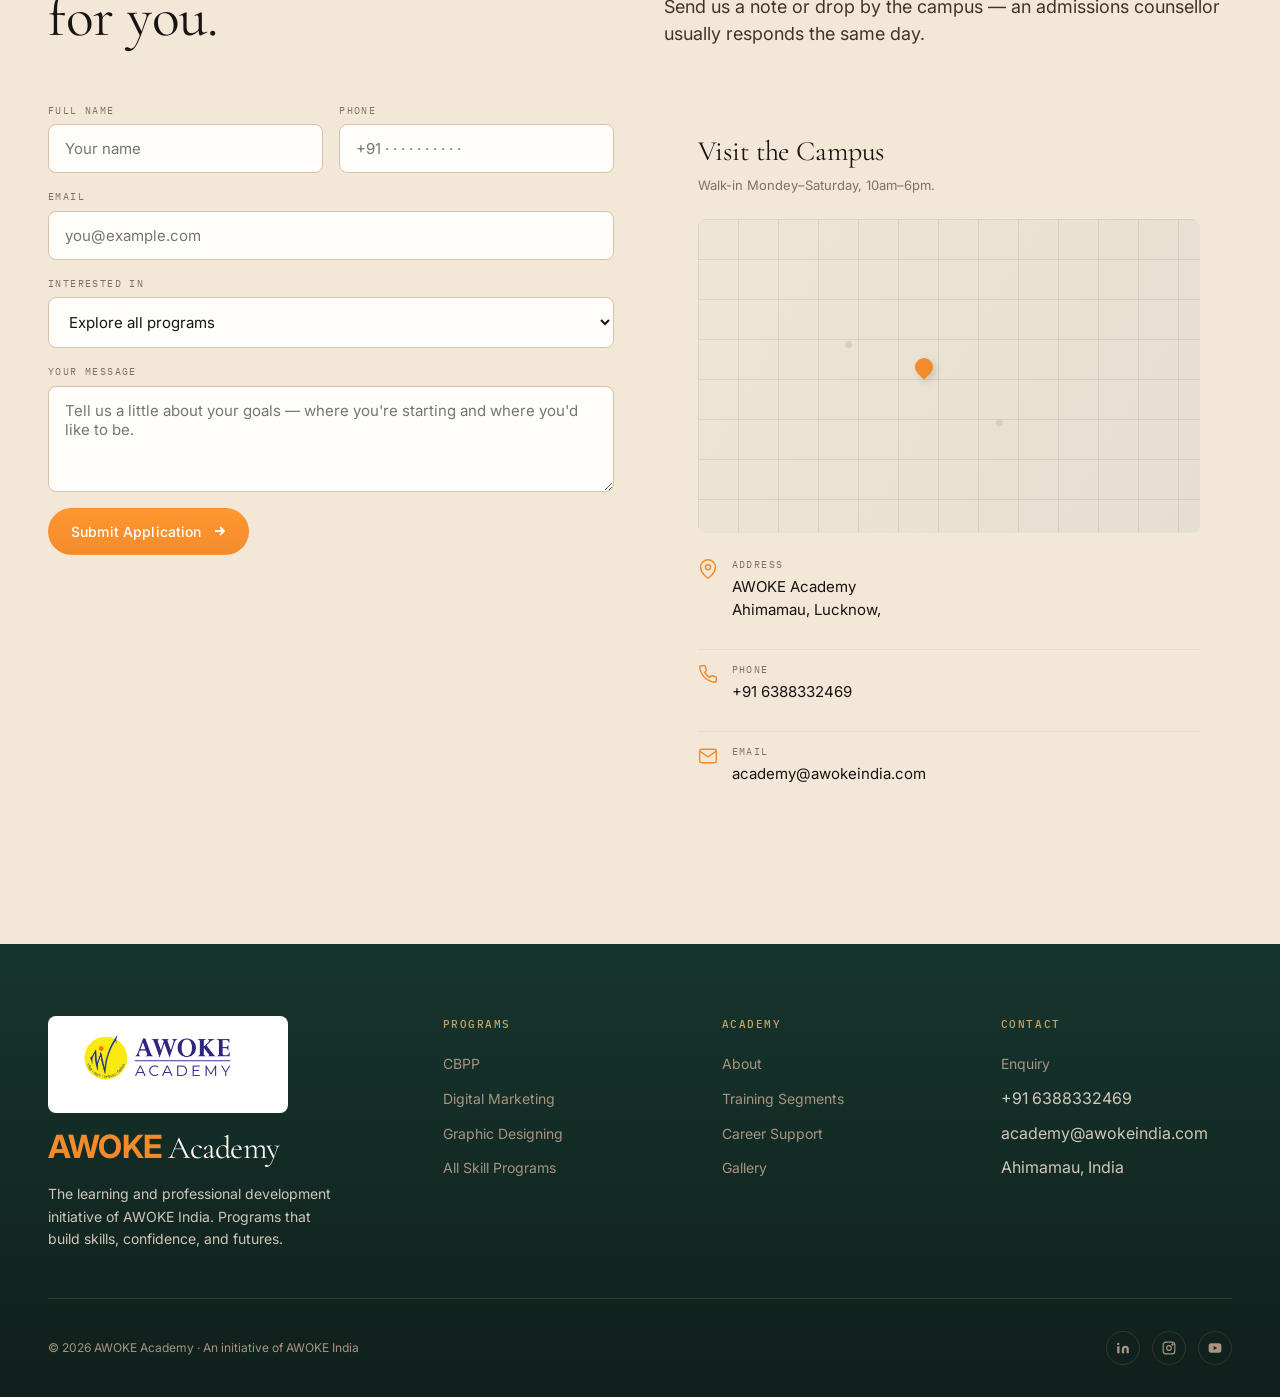
==== commit 2b798f4c: "Update index.html" ====
--- a/index.html
+++ b/index.html
@@ -938,7 +938,7 @@
 
       <aside class="contact-info">
         <h3 class="serif">Visit the Campus</h3>
-        <p class="small">Walk-in Tuesday–Saturday, 10am–6pm.</p>
+        <p class="small">Walk-in Mondey–Saturday, 10am–6pm.</p>
 
         <div class="map"><iframe src="https://www.google.com/maps/embed?pb=!1m18!1m12!1m3!1d113939.86780938633!2d80.94012290962858!3d26.82019808442737!2m3!1f0!2f0!3f0!3m2!1i1024!2i768!4f13.1!3m3!1m2!1s0x399be33649cf07ab%3A0x588ce2dd05fa01e6!2sAwoke%20Academy!5e0!3m2!1sen!2sin!4v1788435358416!5m2!1sen!2sin" 
             width="100%" 
@@ -962,14 +962,14 @@
             <div class="ico"><svg width="20" height="20" viewBox="0 0 24 24" fill="none" stroke="currentColor" stroke-width="1.8"><path d="M22 16.92v3a2 2 0 0 1-2.18 2 19.79 19.79 0 0 1-8.63-3.07 19.5 19.5 0 0 1-6-6 19.79 19.79 0 0 1-3.07-8.67A2 2 0 0 1 4.11 2h3a2 2 0 0 1 2 1.72c.13.96.37 1.9.72 2.81a2 2 0 0 1-.45 2.11L8.09 9.91a16 16 0 0 0 6 6l1.27-1.27a2 2 0 0 1 2.11-.45c.91.35 1.85.59 2.81.72A2 2 0 0 1 22 16.92z"/></svg></div>
             <div>
               <div class="lbl">Phone</div>
-              <div class="val">+91 80 4712 3200</div>
+              <div class="val">+91 6388332469</div>
             </div>
           </div>
           <div class="contact-line">
             <div class="ico"><svg width="20" height="20" viewBox="0 0 24 24" fill="none" stroke="currentColor" stroke-width="1.8"><path d="M4 4h16c1.1 0 2 .9 2 2v12c0 1.1-.9 2-2 2H4c-1.1 0-2-.9-2-2V6c0-1.1.9-2 2-2z"/><polyline points="22,6 12,13 2,6"/></svg></div>
             <div>
               <div class="lbl">Email</div>
-              <div class="val">admissions@awokeacademy.in</div>
+              <div class="val">academy@awokeindia.com</div>
             </div>
           </div>
         </div>
@@ -1011,9 +1011,9 @@
         <h5>Contact</h5>
         <ul>
           <li><a href="#contact">Enquiry</a></li>
-          <li>+91 80 4712 3200</li>
-          <li>admissions@awokeacademy.in</li>
-          <li>Bengaluru, India</li>
+          <li>+91 6388332469</li>
+          <li>academy@awokeindia.com</li>
+          <li>Ahimamau, India</li>
         </ul>
       </div>
     </div>
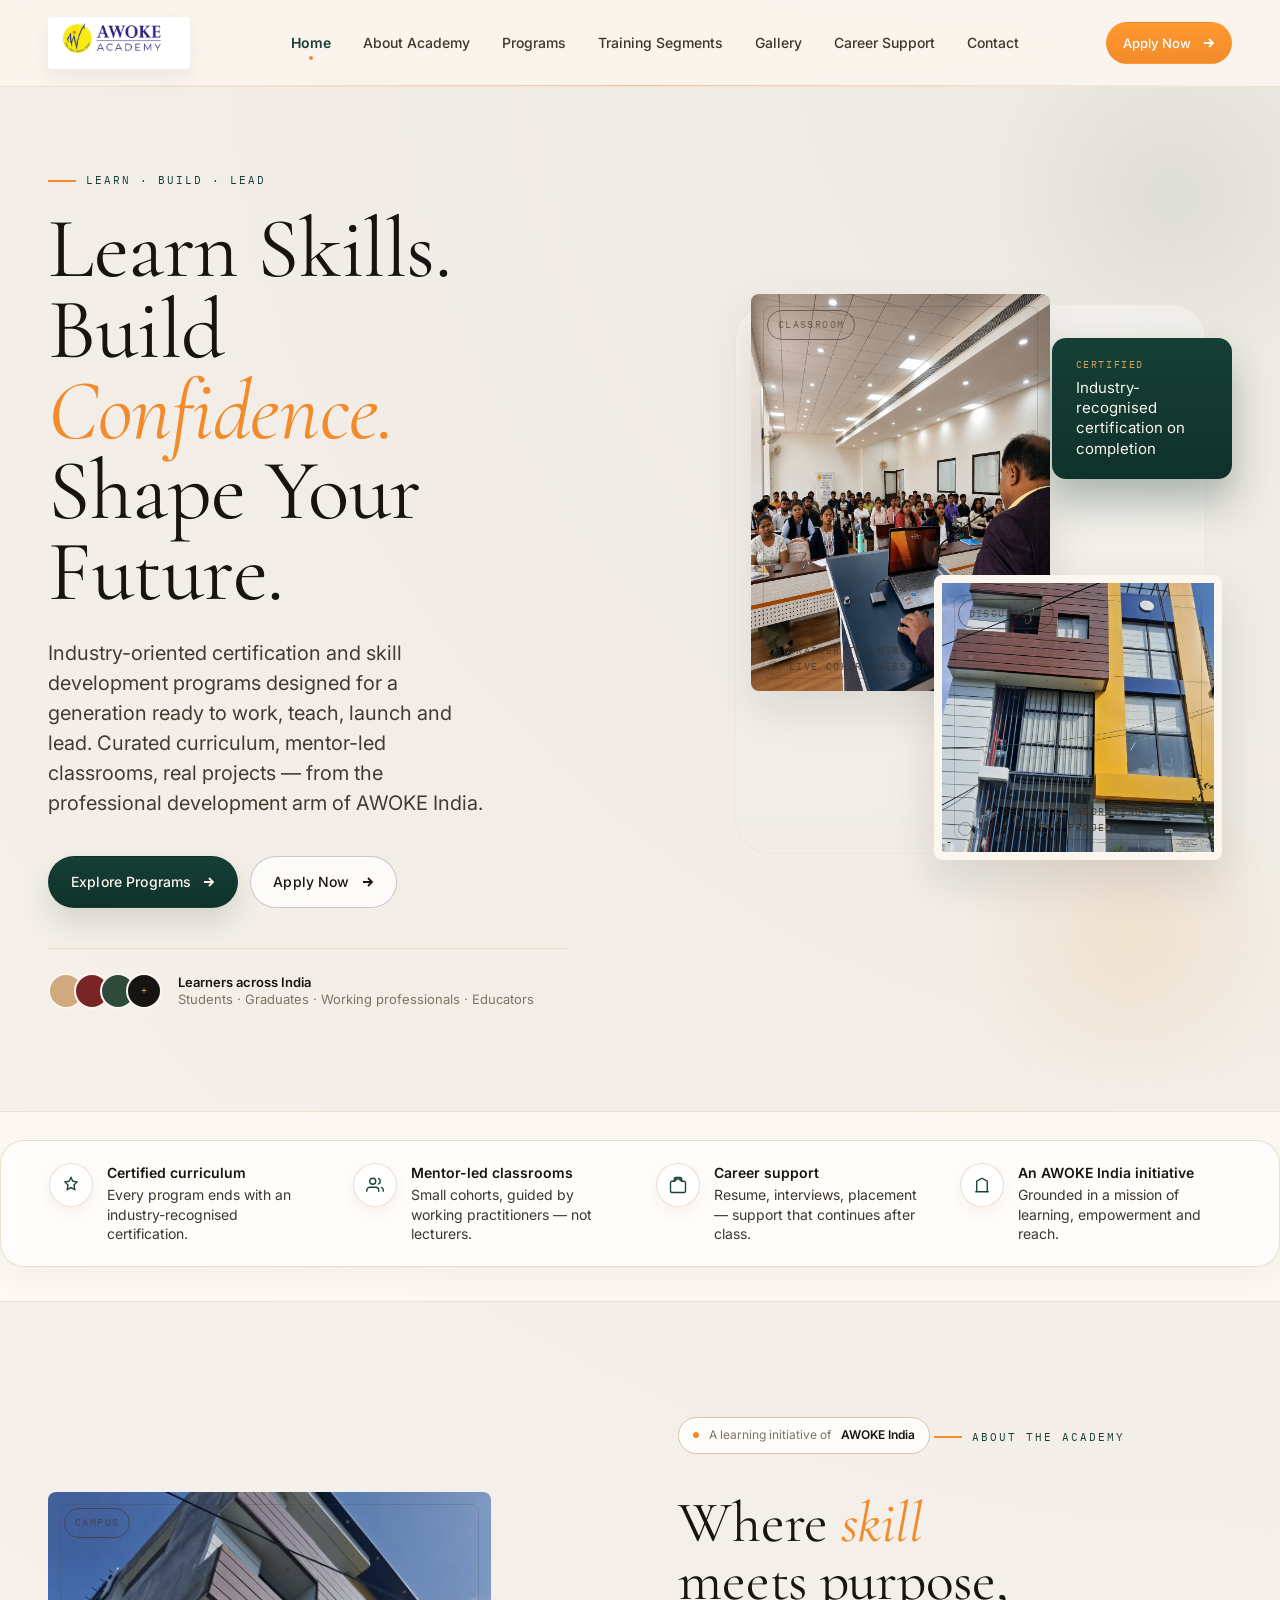
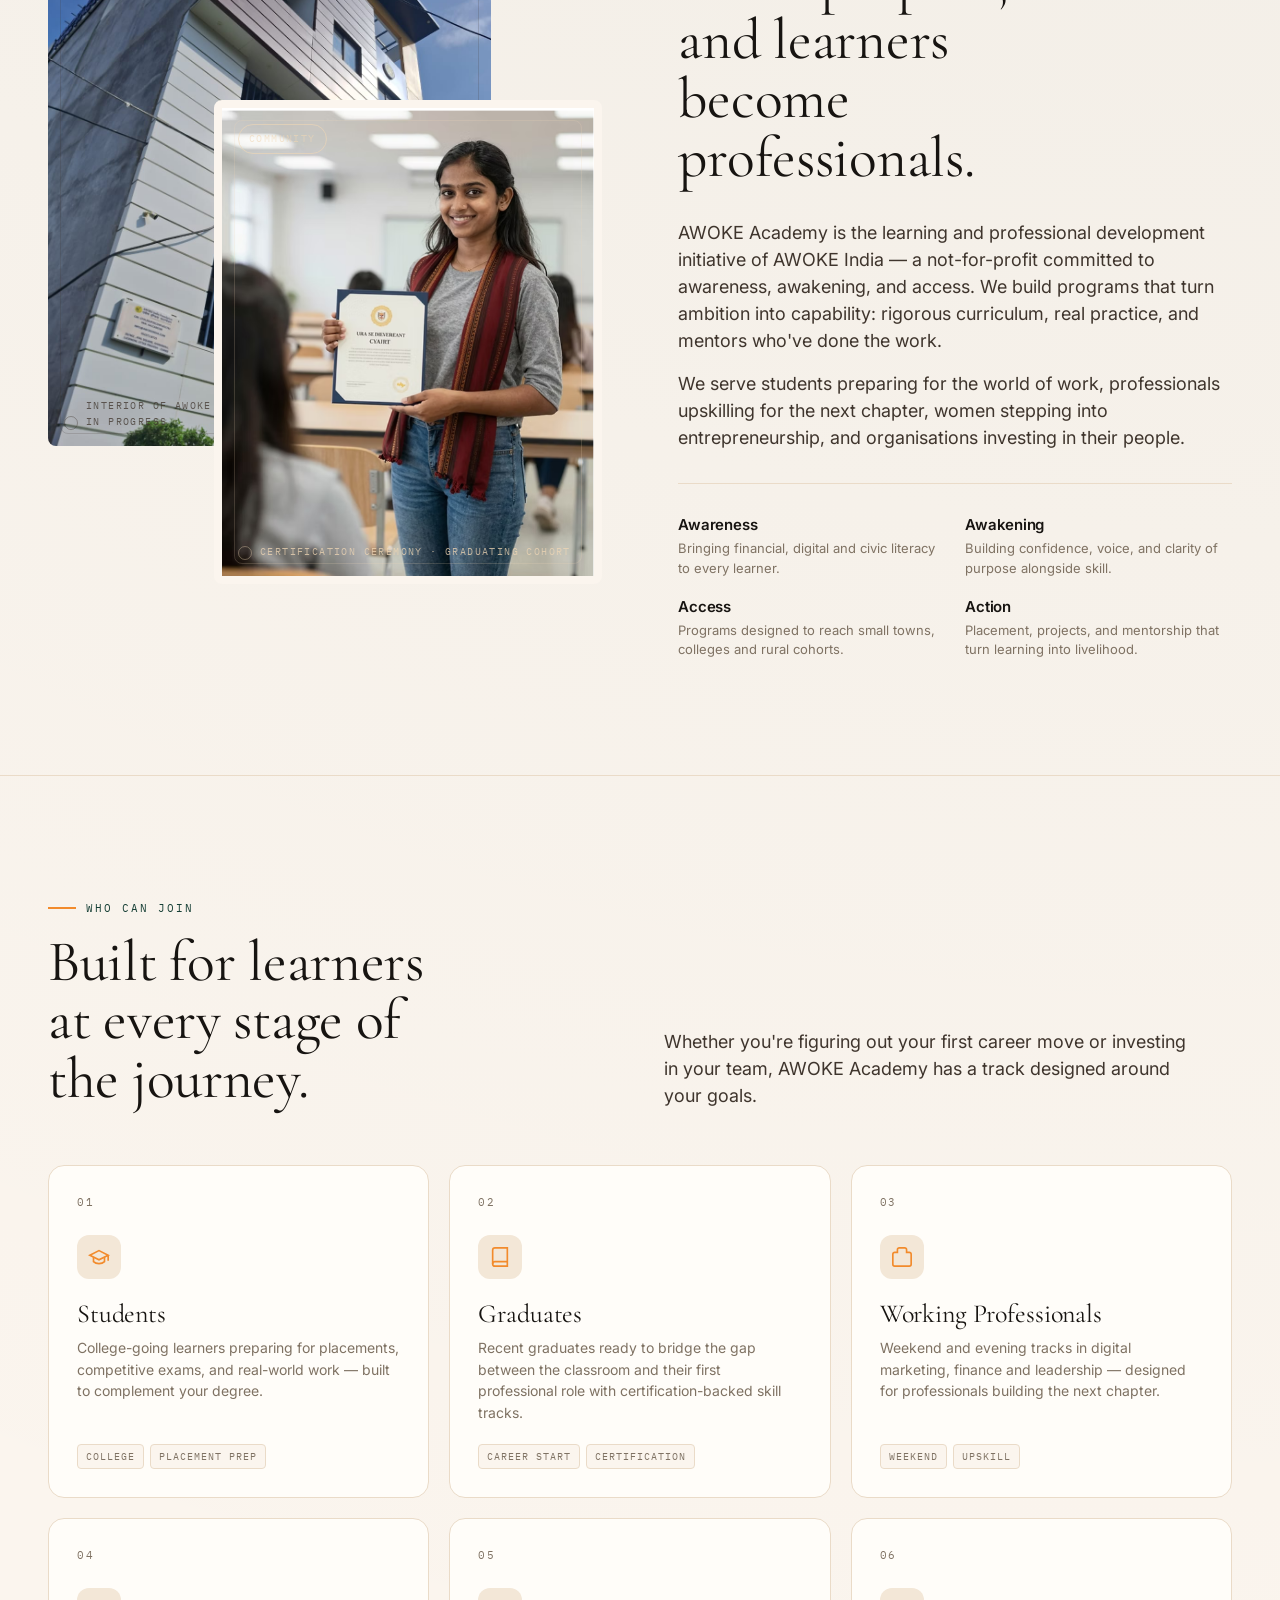
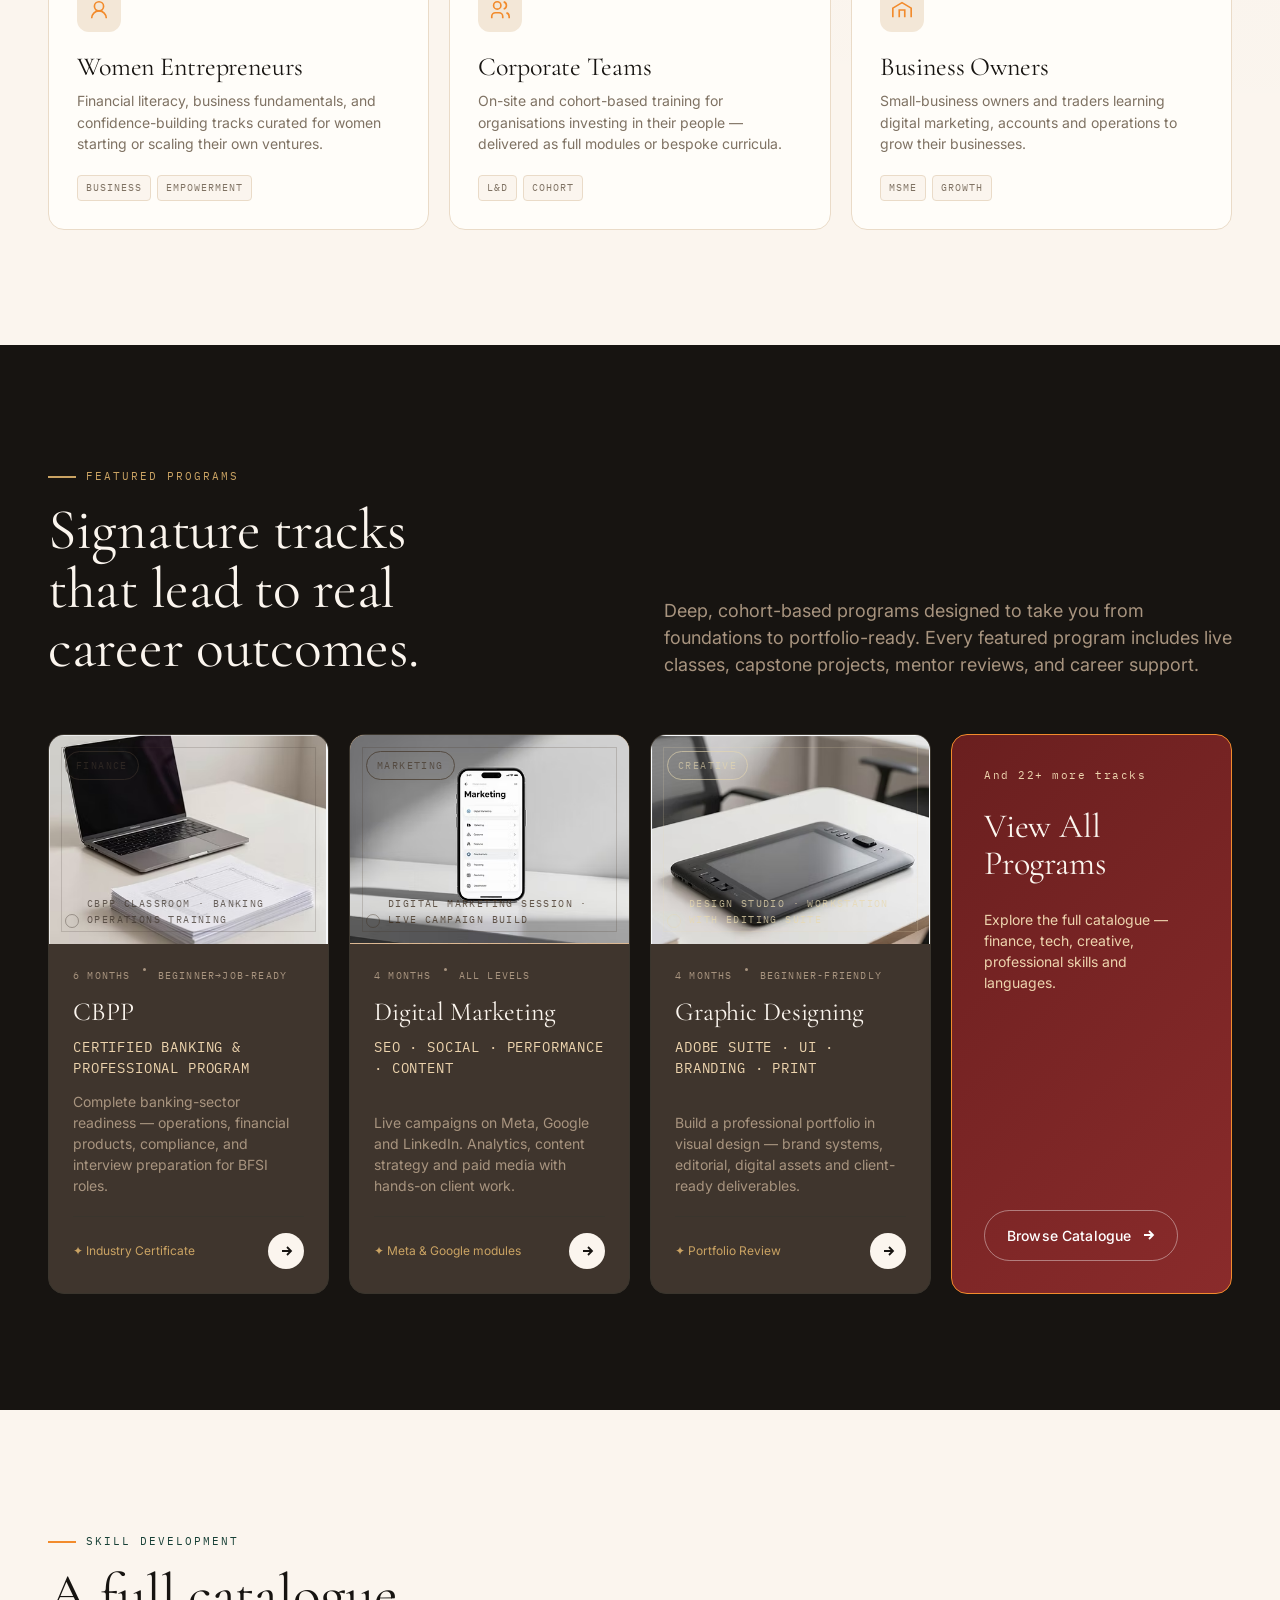
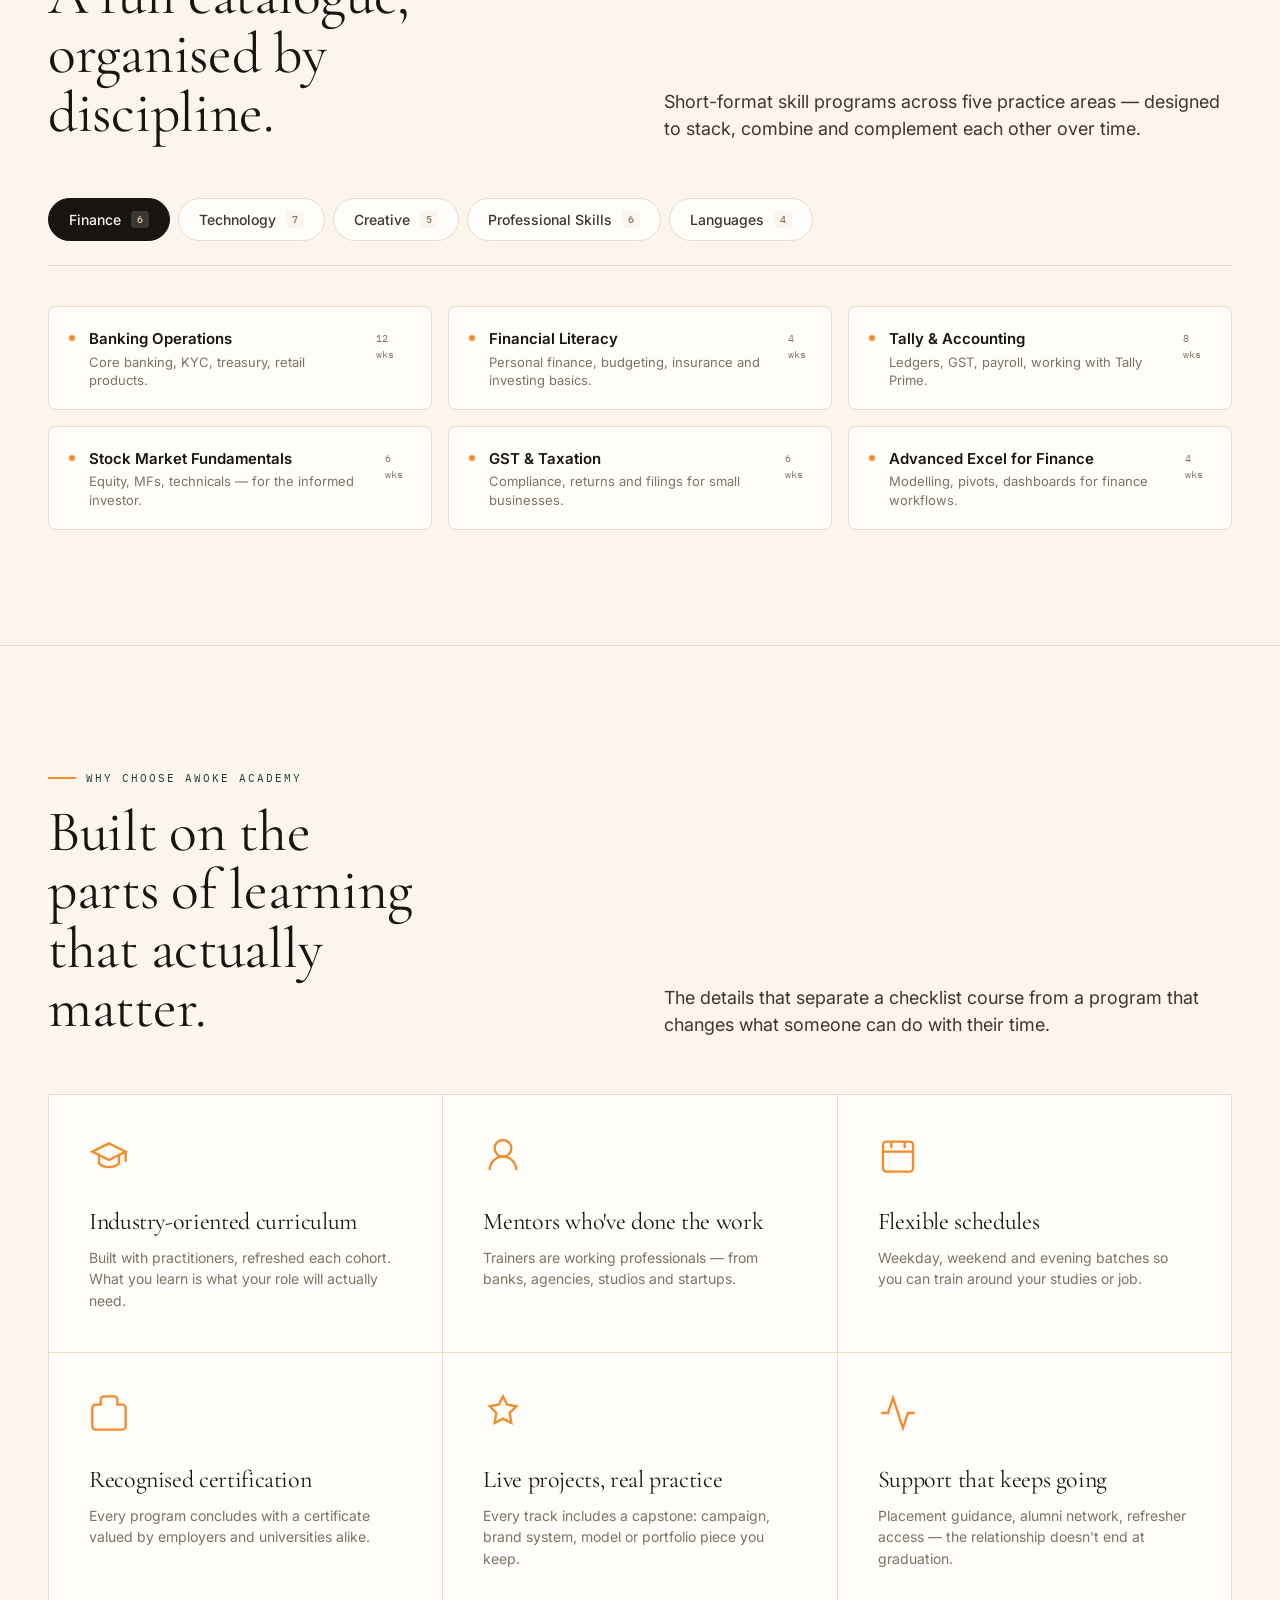
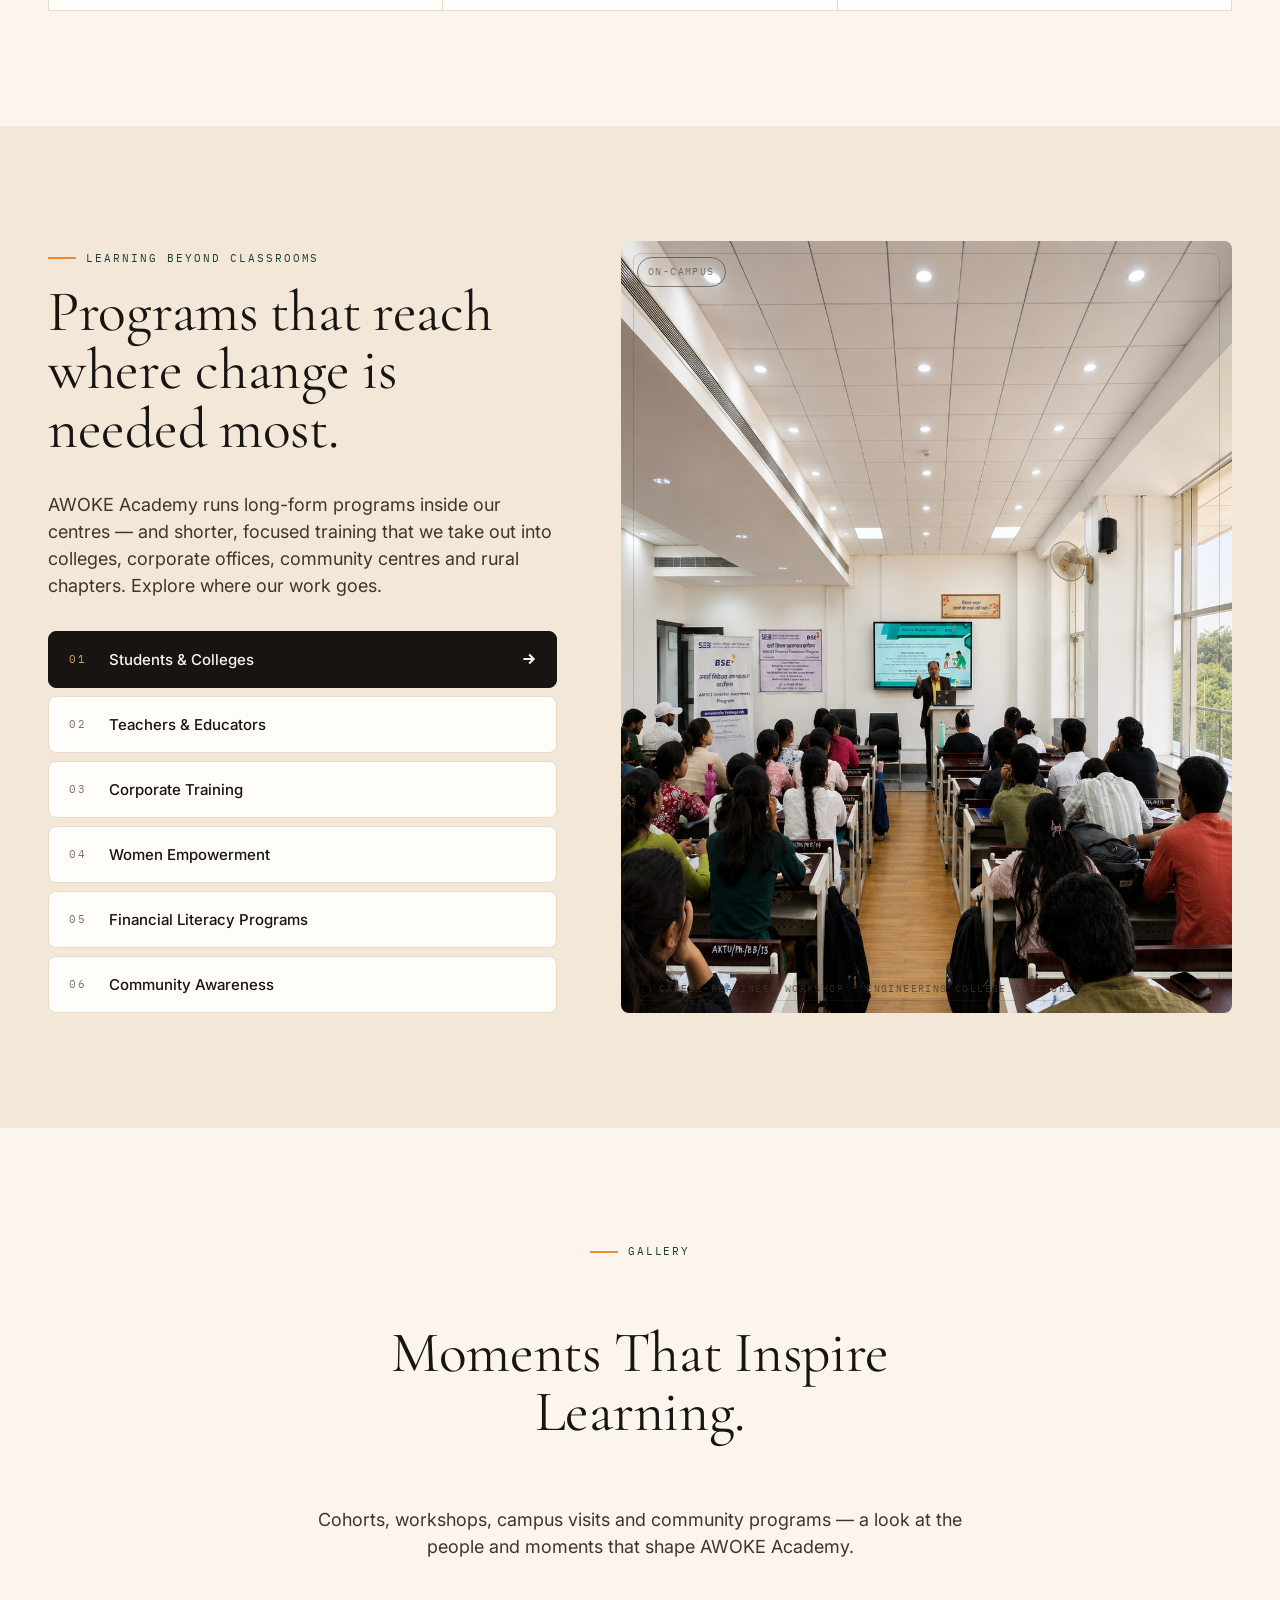
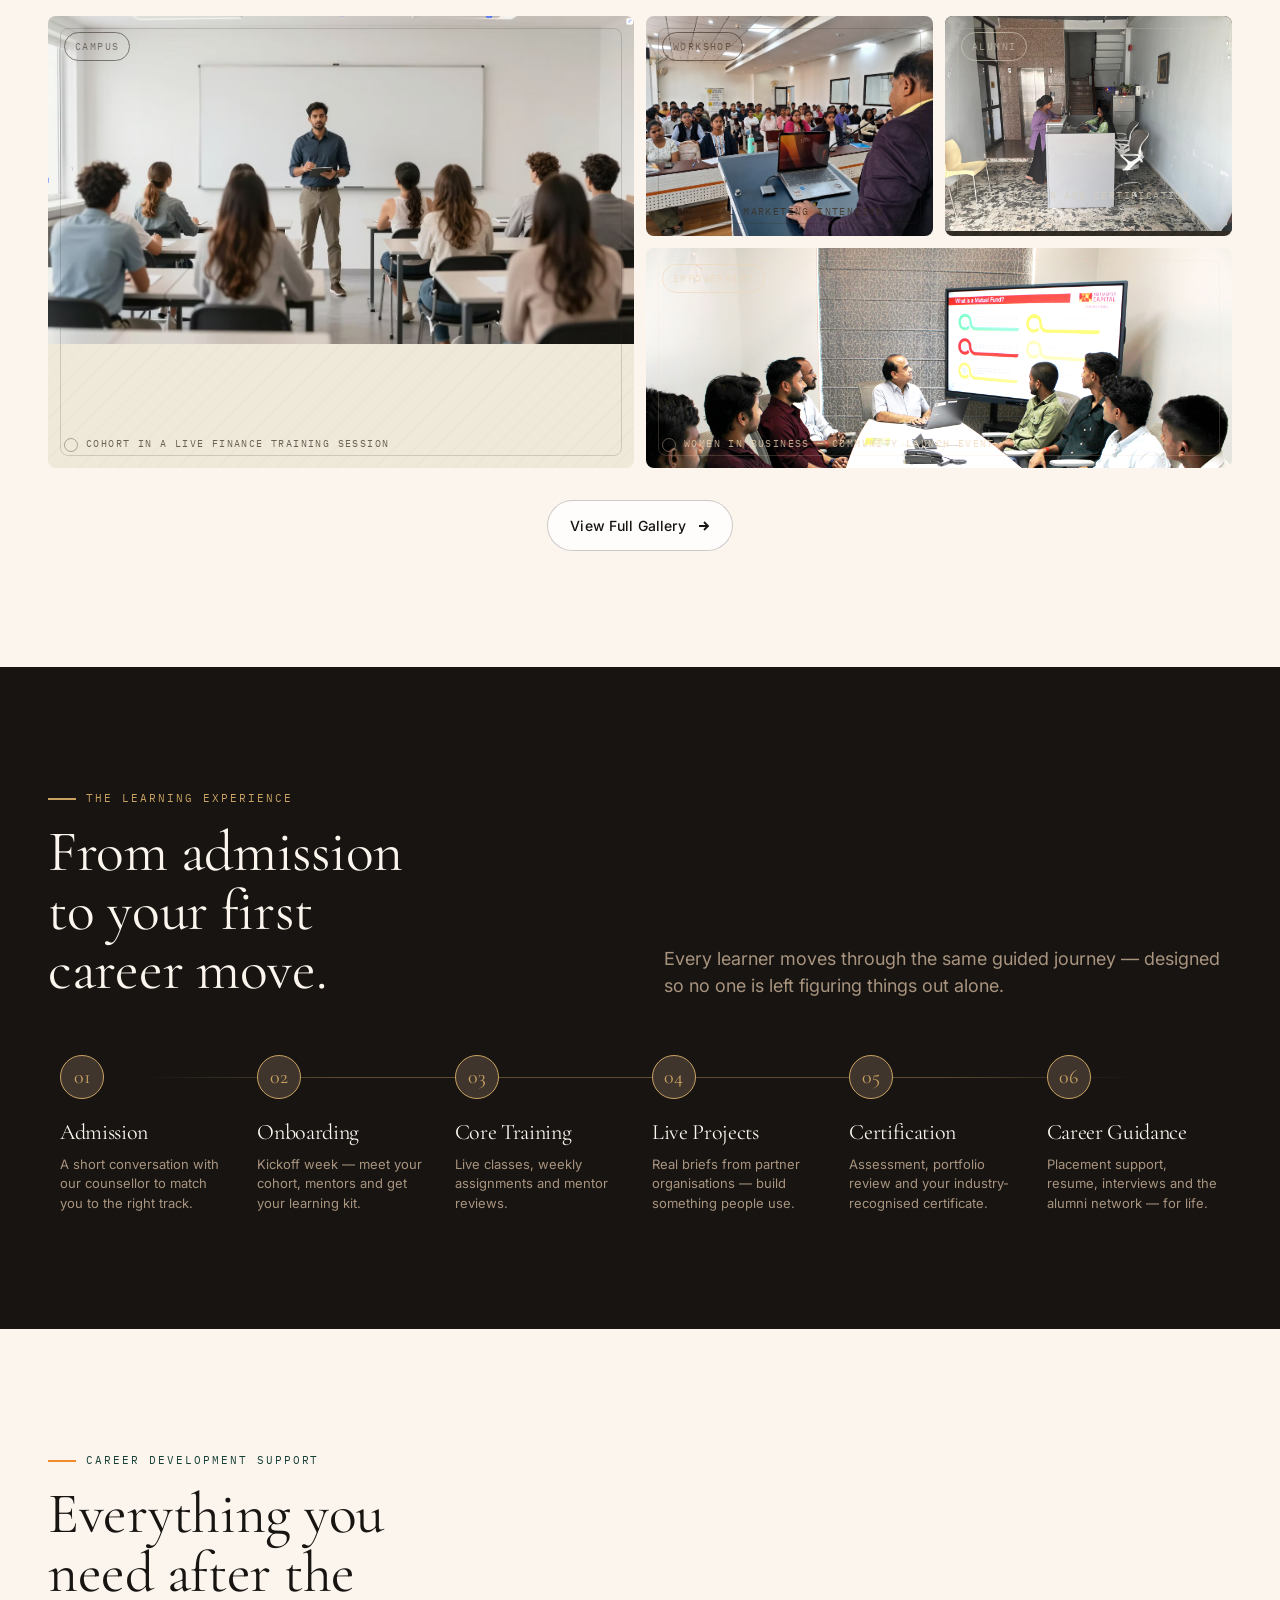
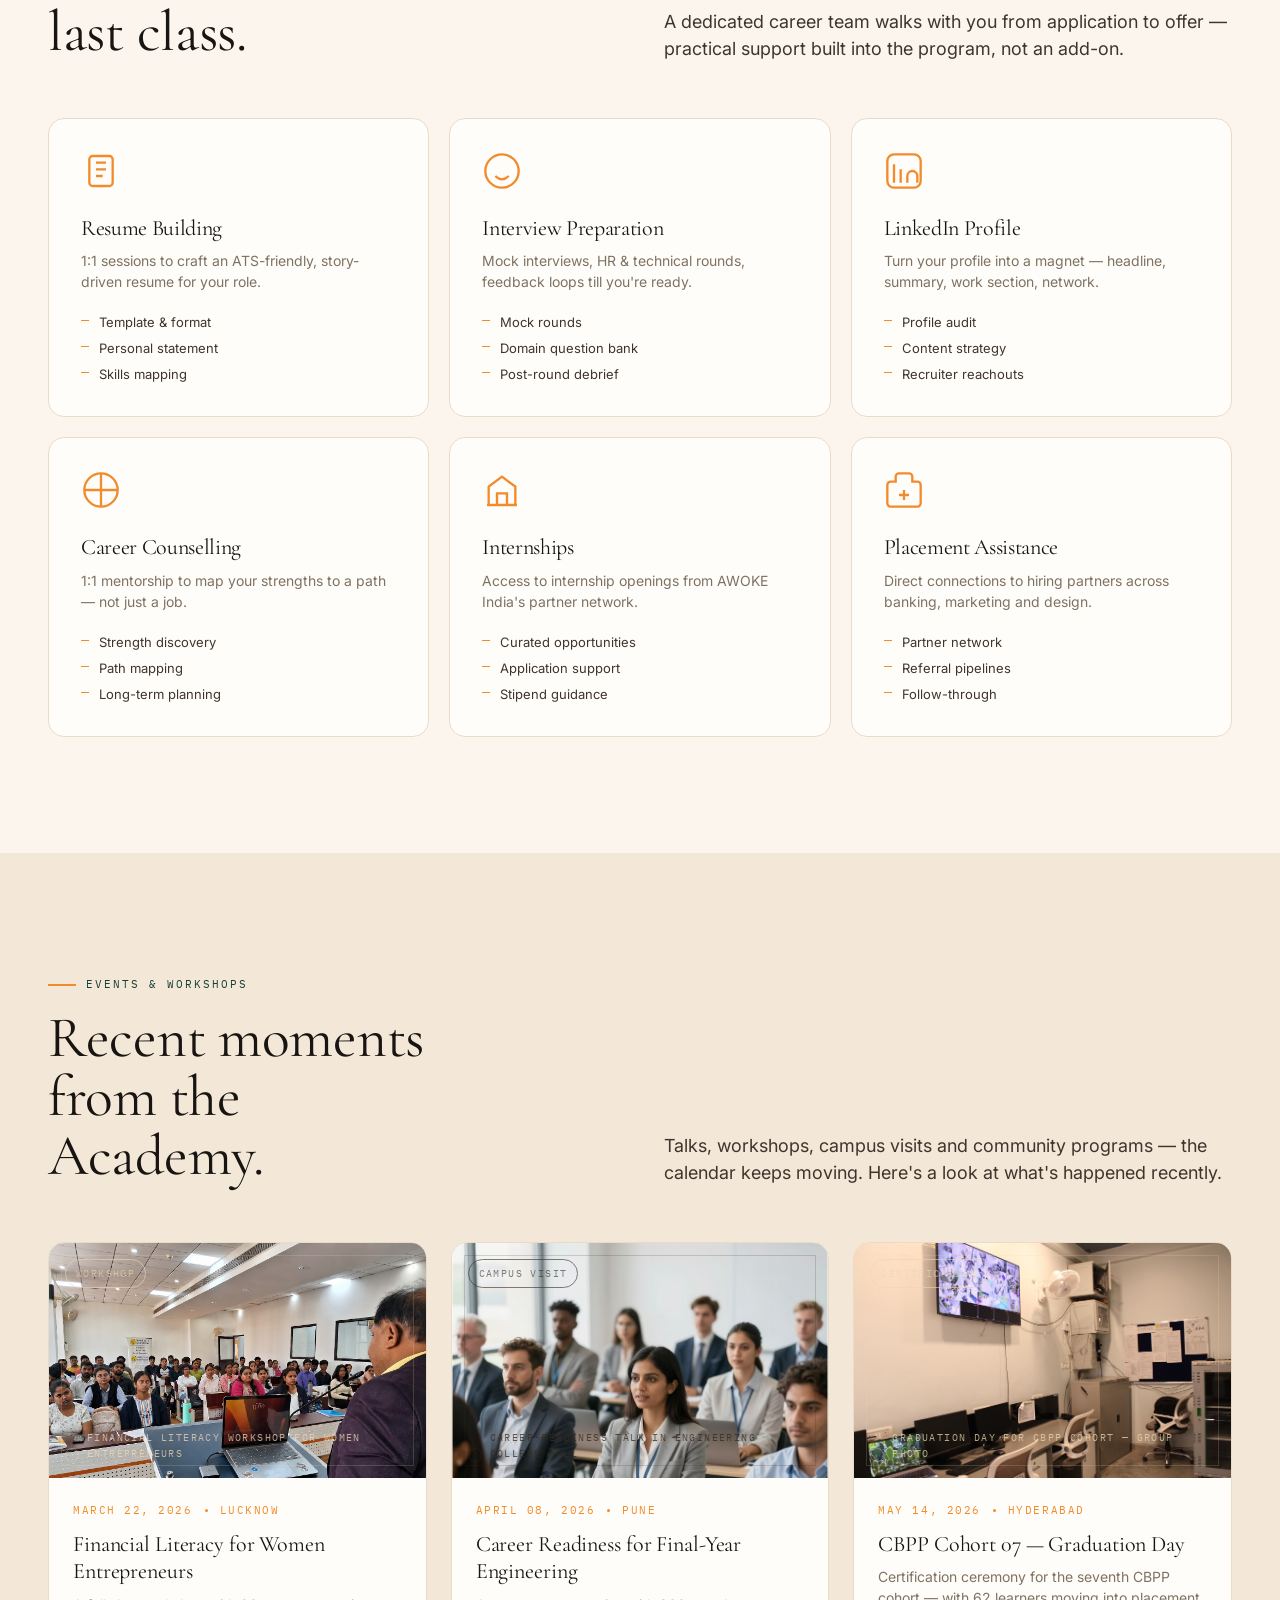
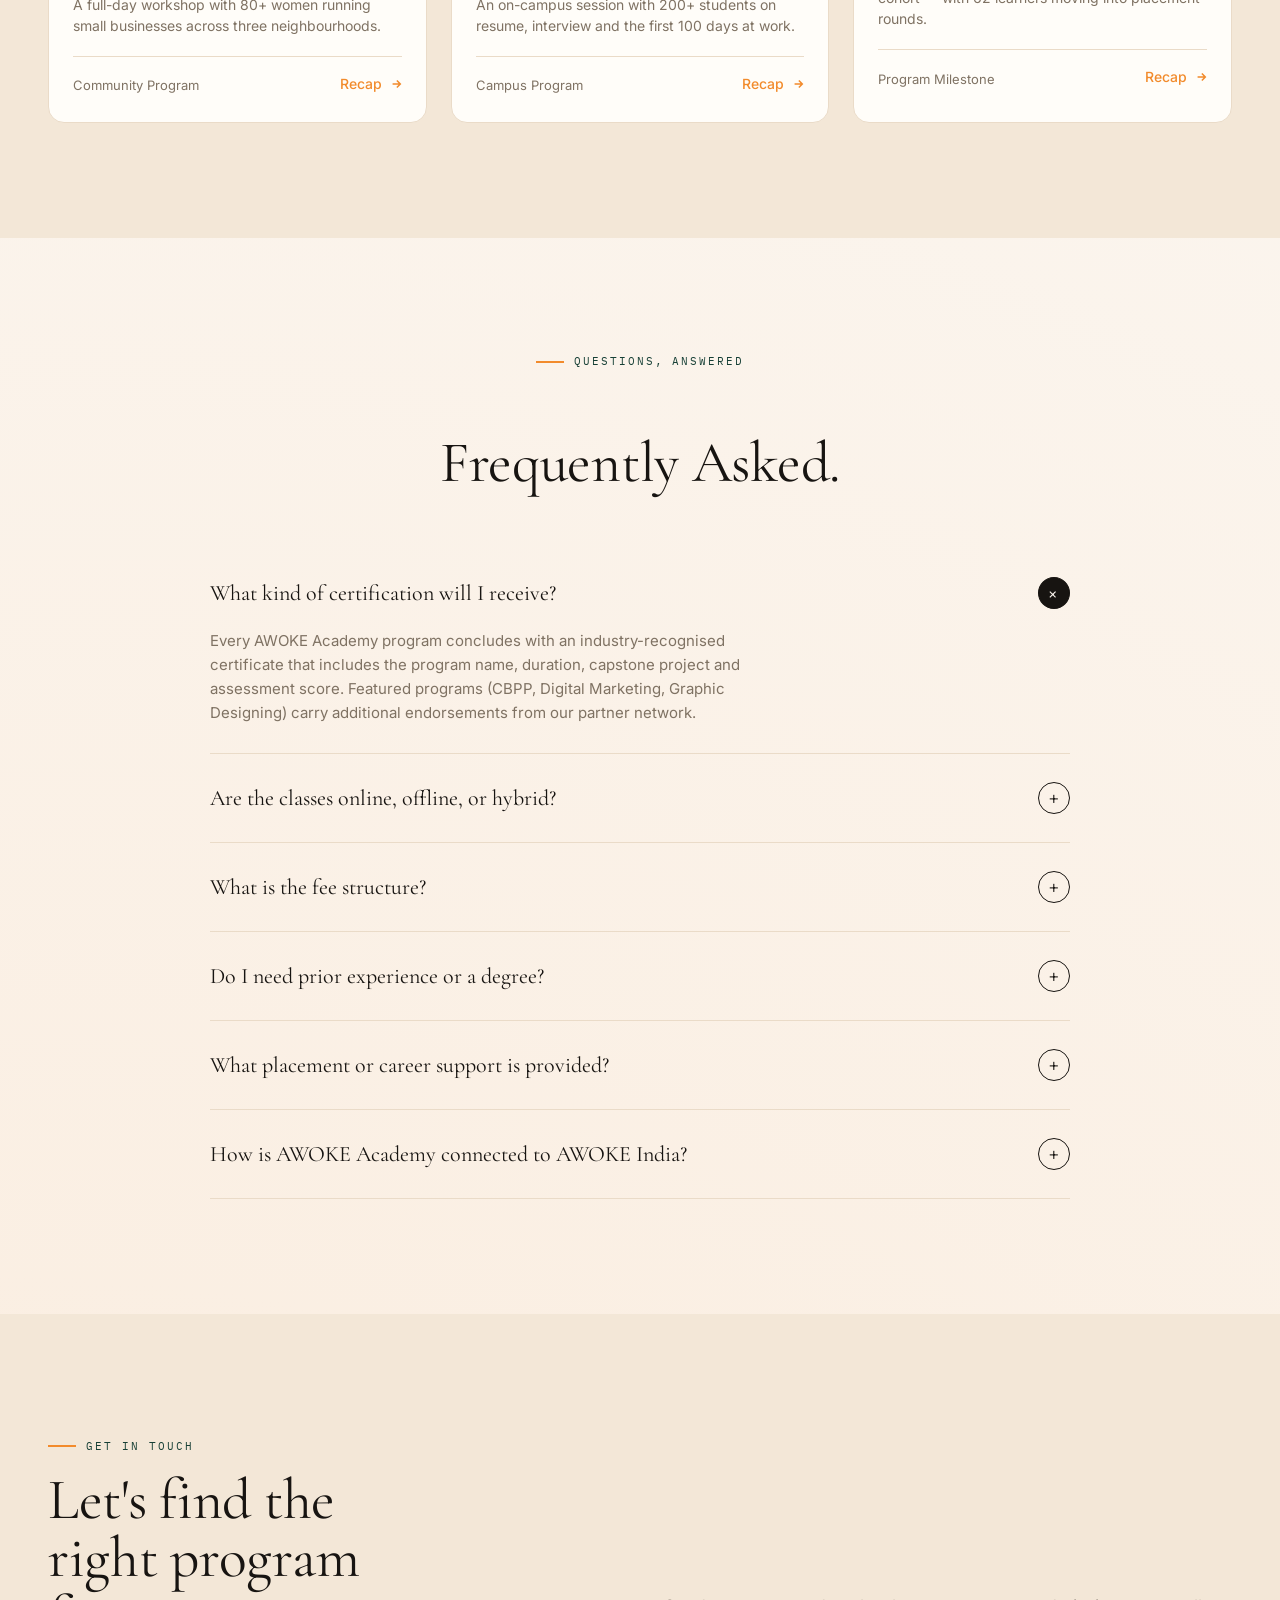
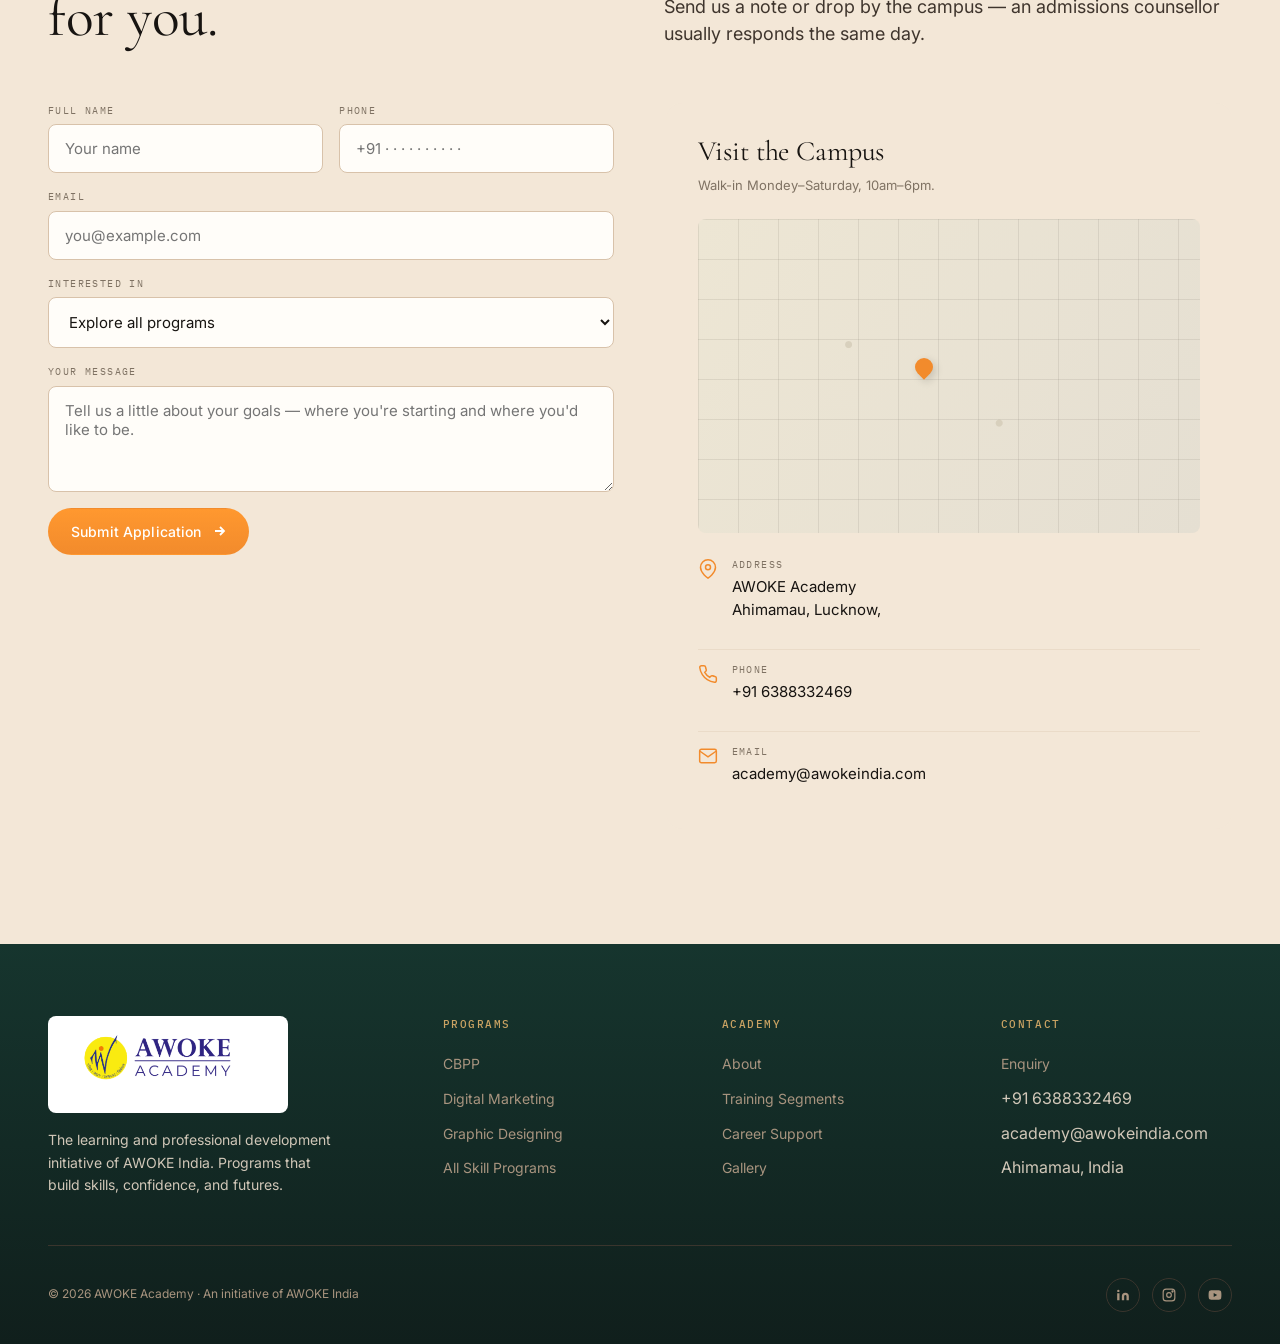
==== commit 9c0ebdf9: "Update index.html" ====
--- a/index.html
+++ b/index.html
@@ -986,7 +986,6 @@
     <div class="footer-grid">
       <div class="footer-brand">
         <img src="assets/awoke-academy-logo.png" alt="AWOKE Academy logo">
-        <h3><span style="color:var(--accent); font-family:var(--sans); font-weight:700;">AWOKE</span> Academy</h3>
         <p>The learning and professional development initiative of AWOKE India. Programs that build skills, confidence, and futures.</p>
       </div>
       <div class="footer-col">
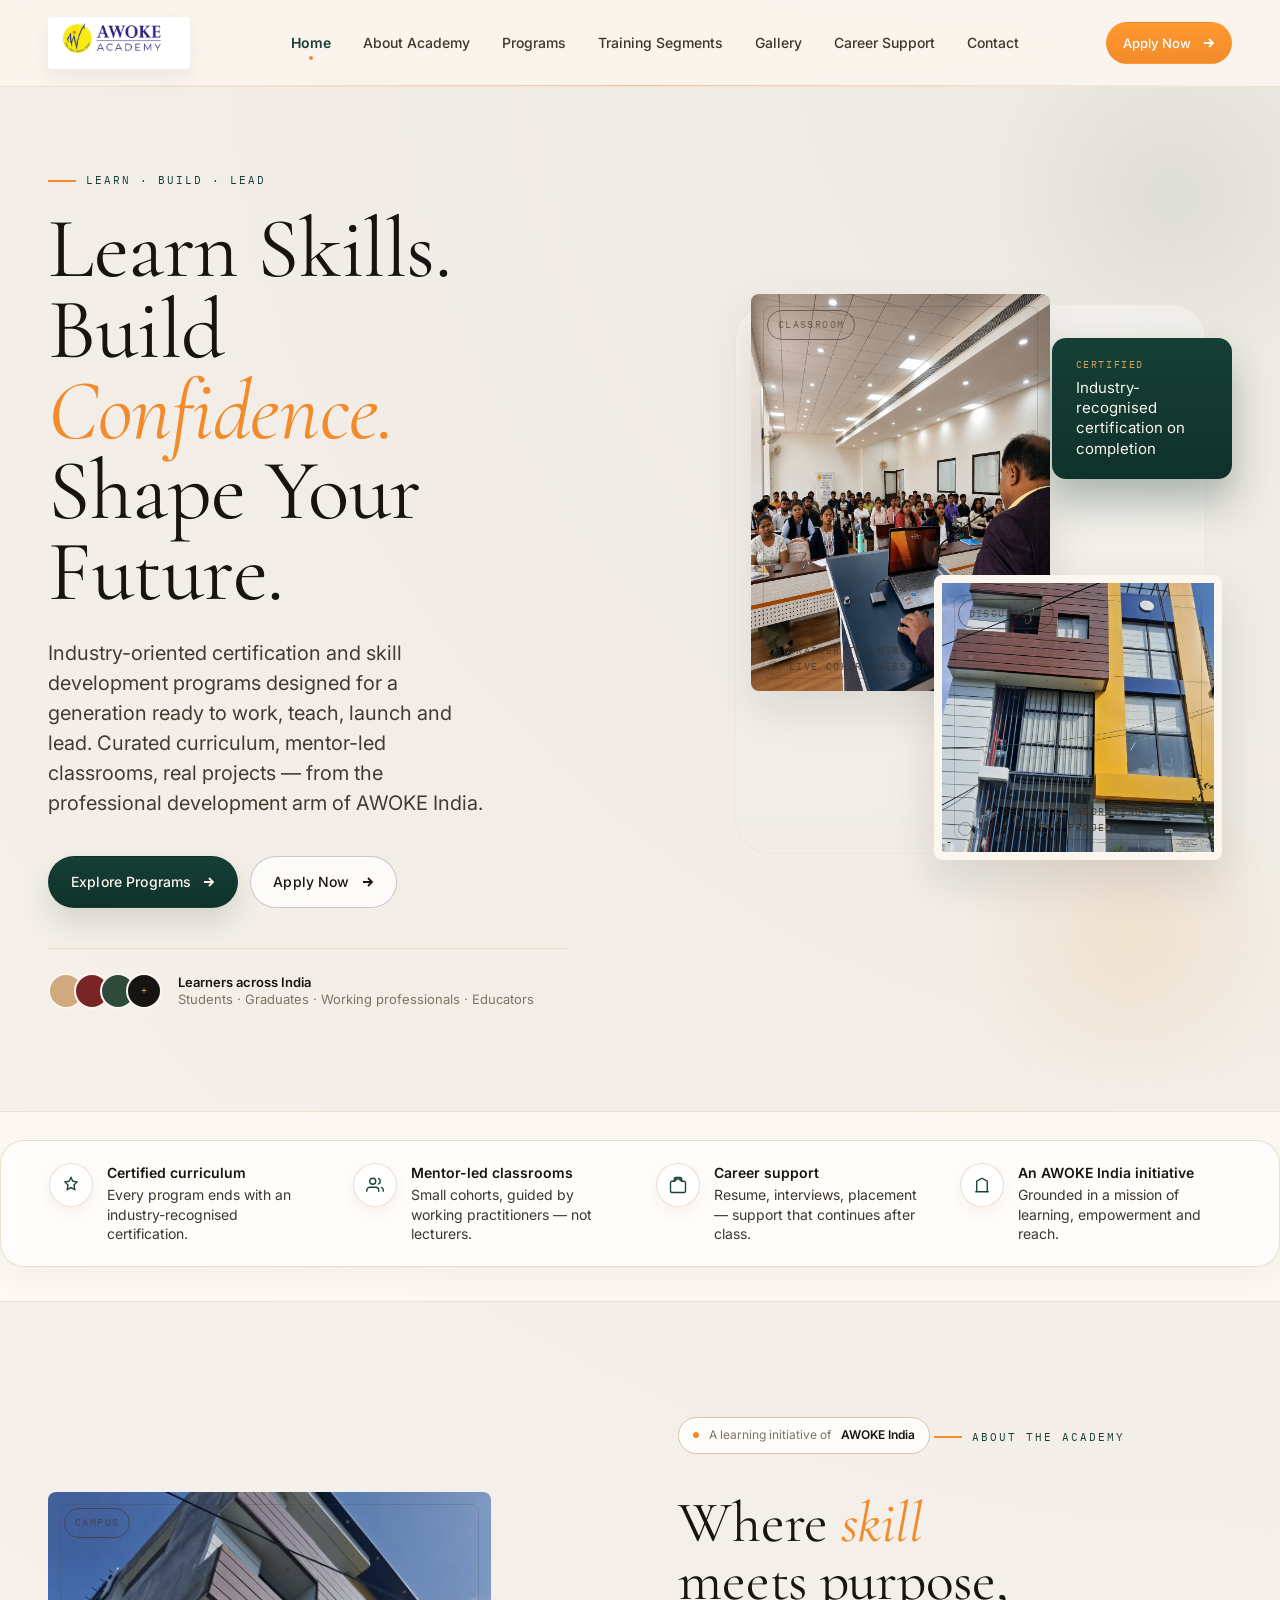
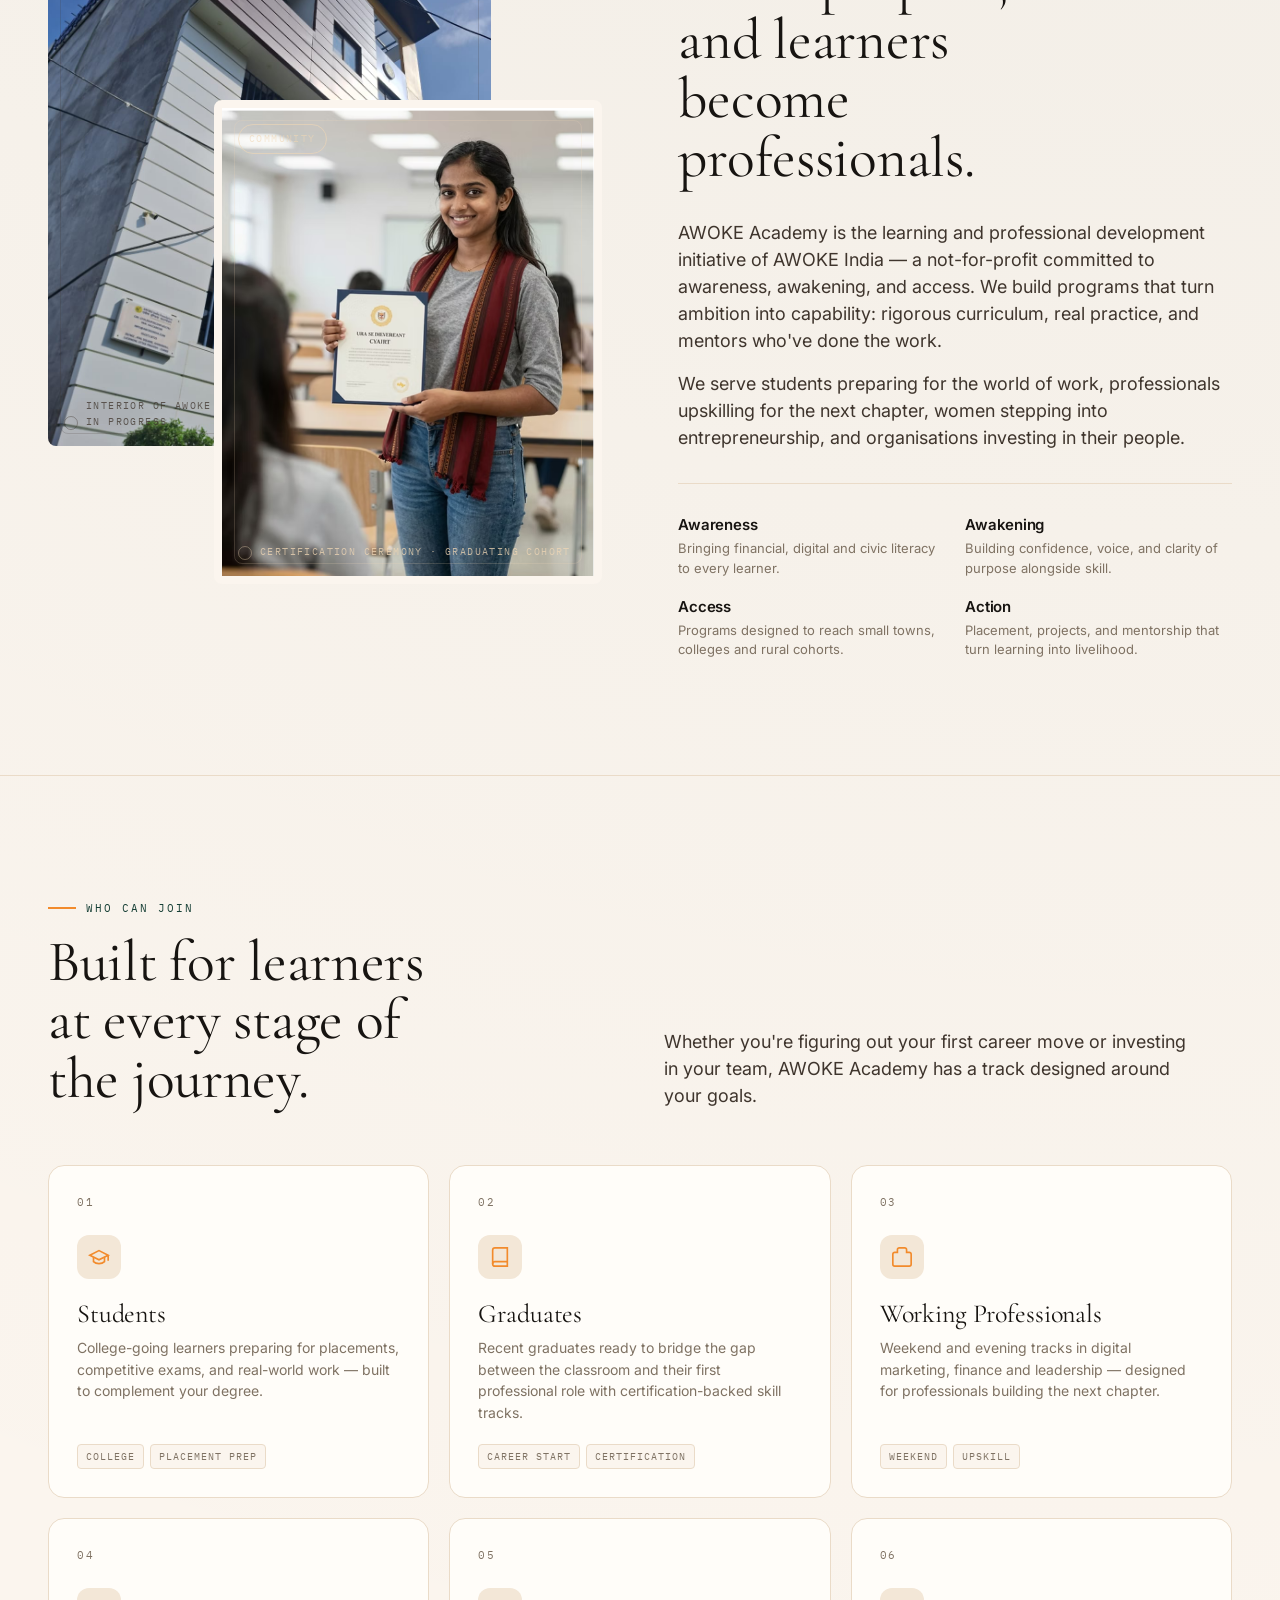
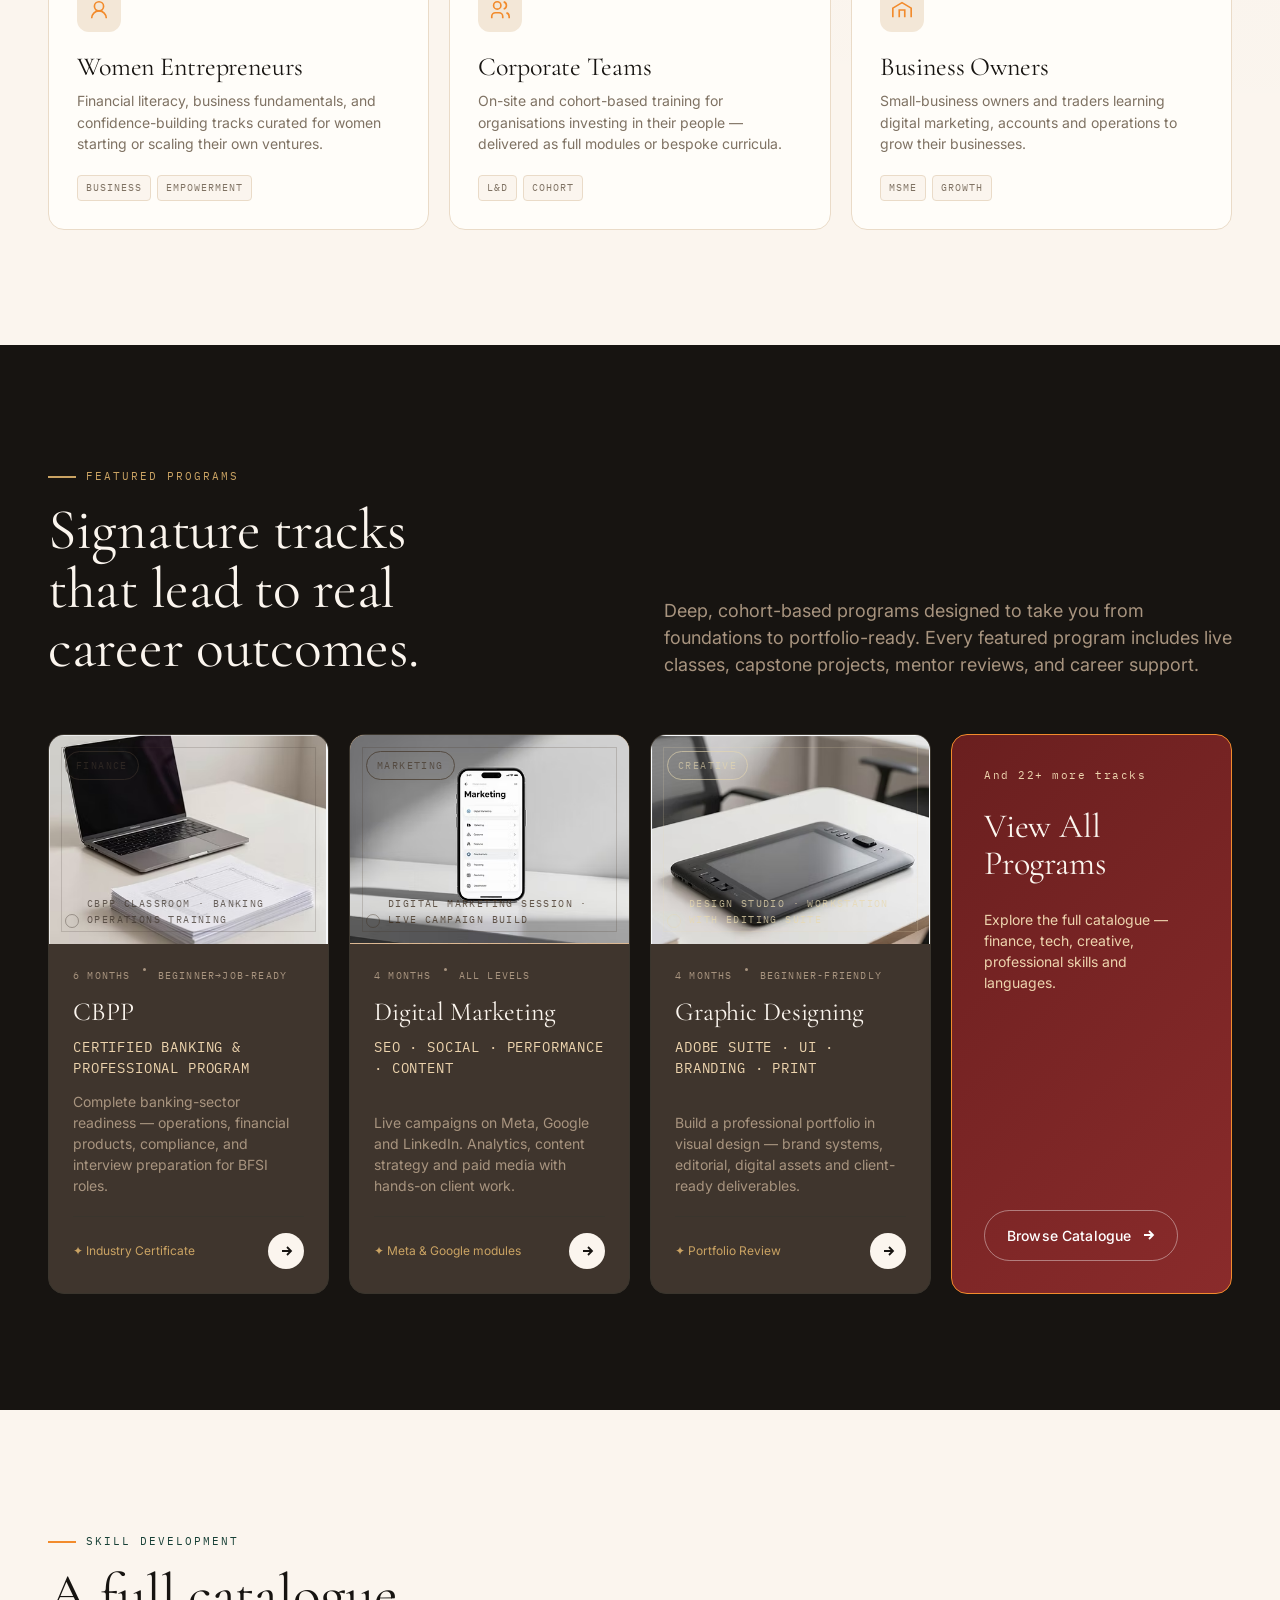
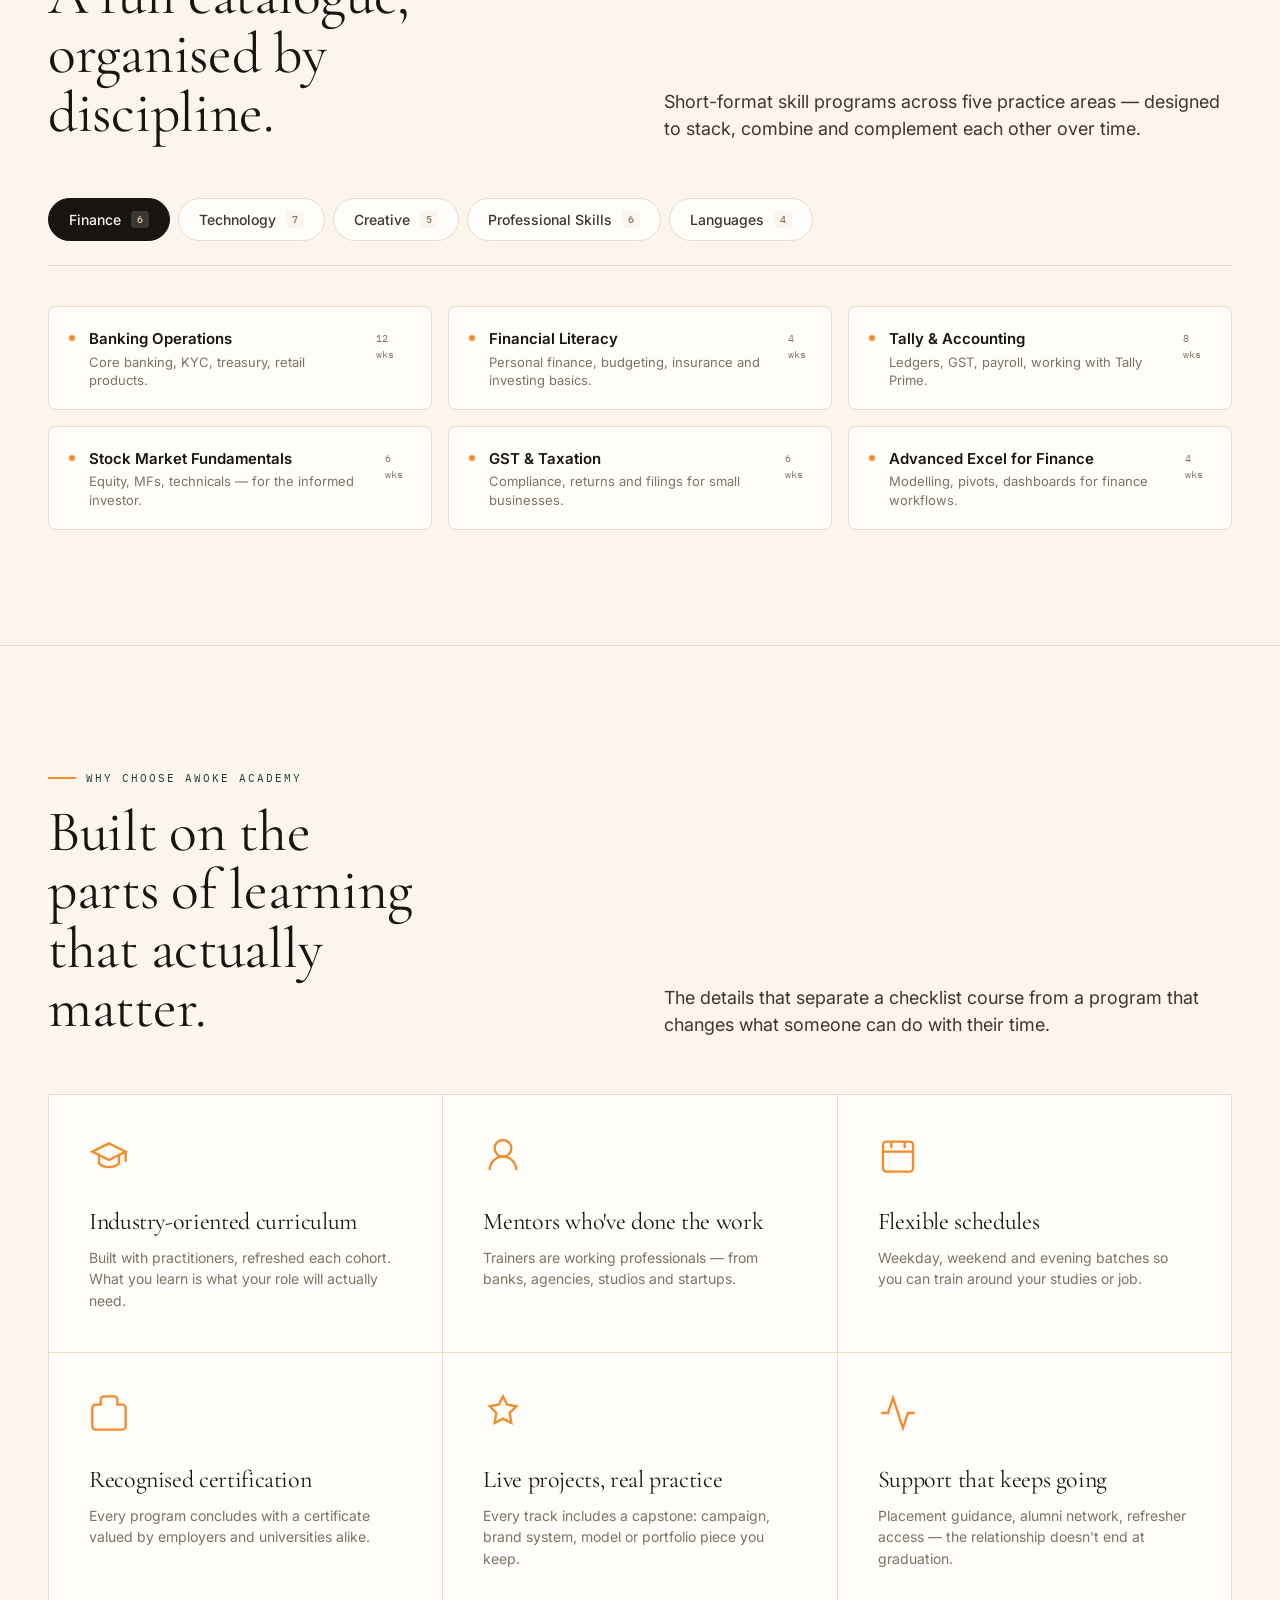
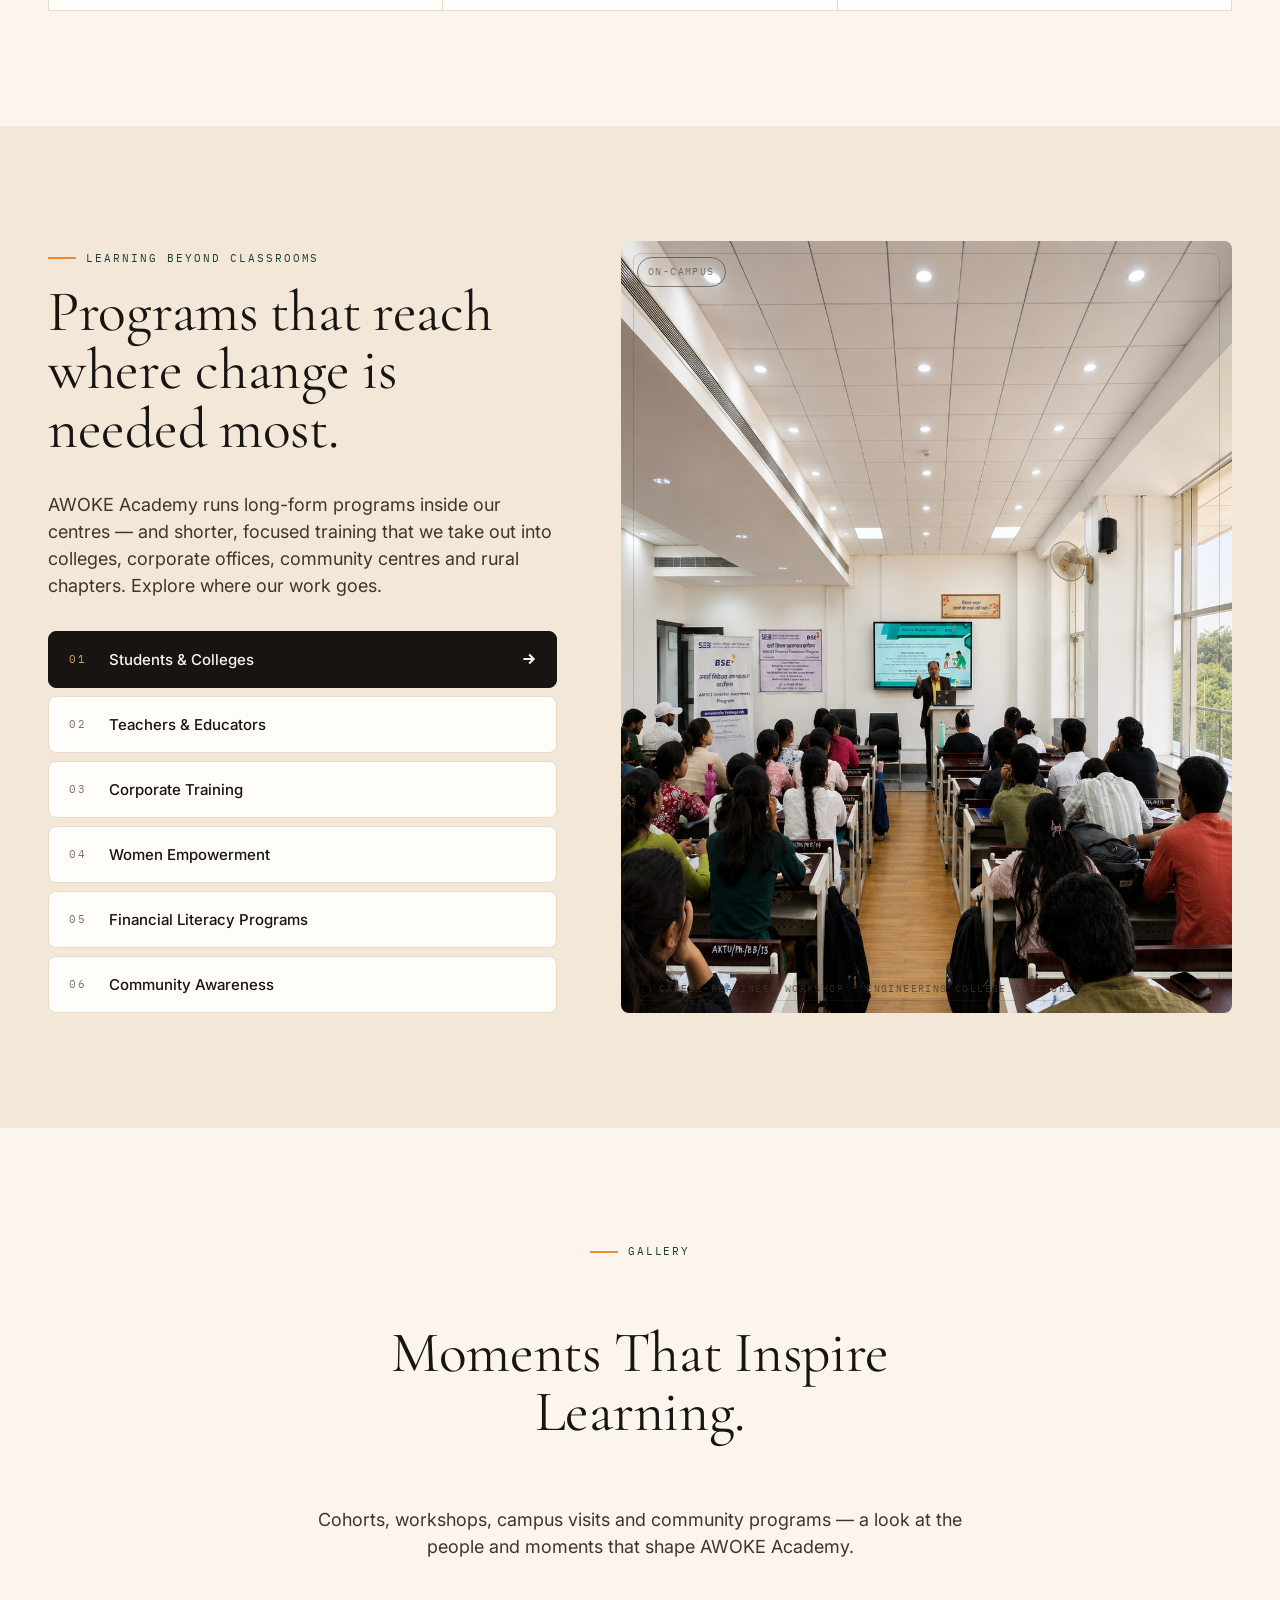
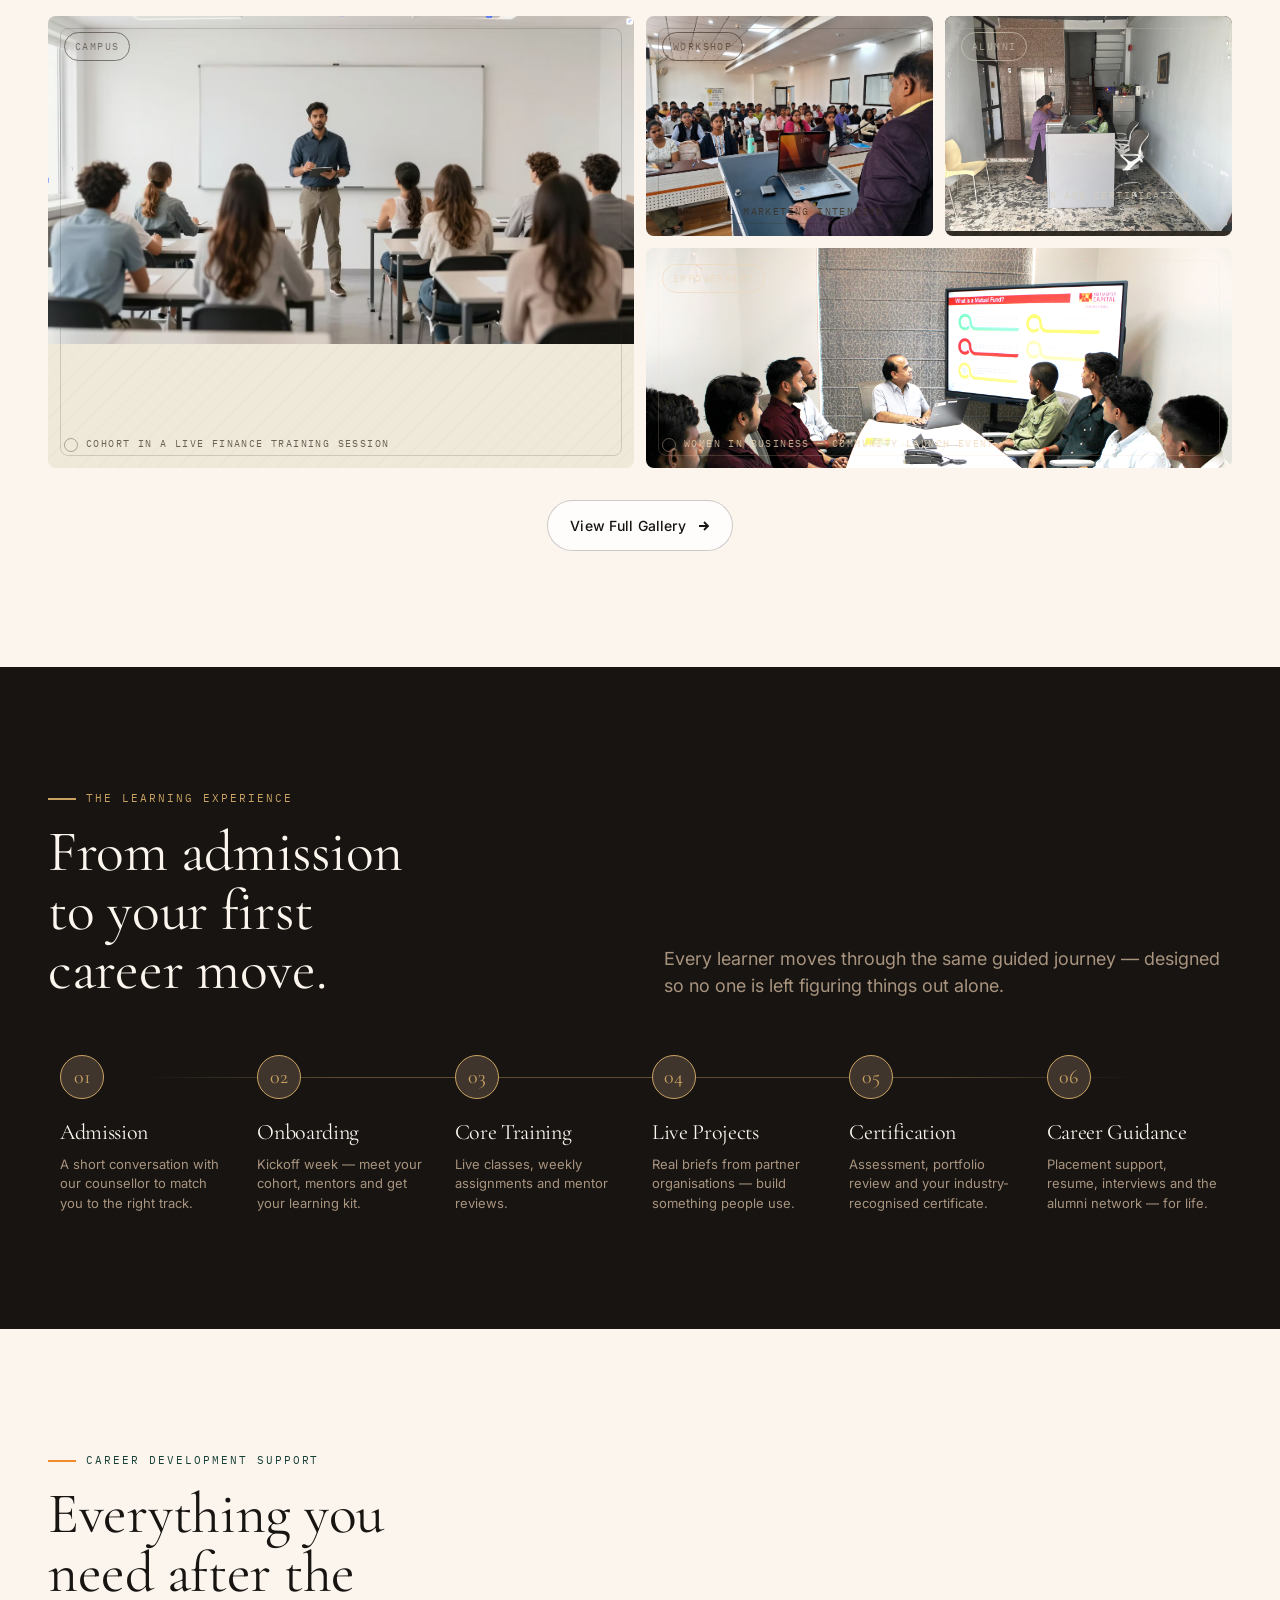
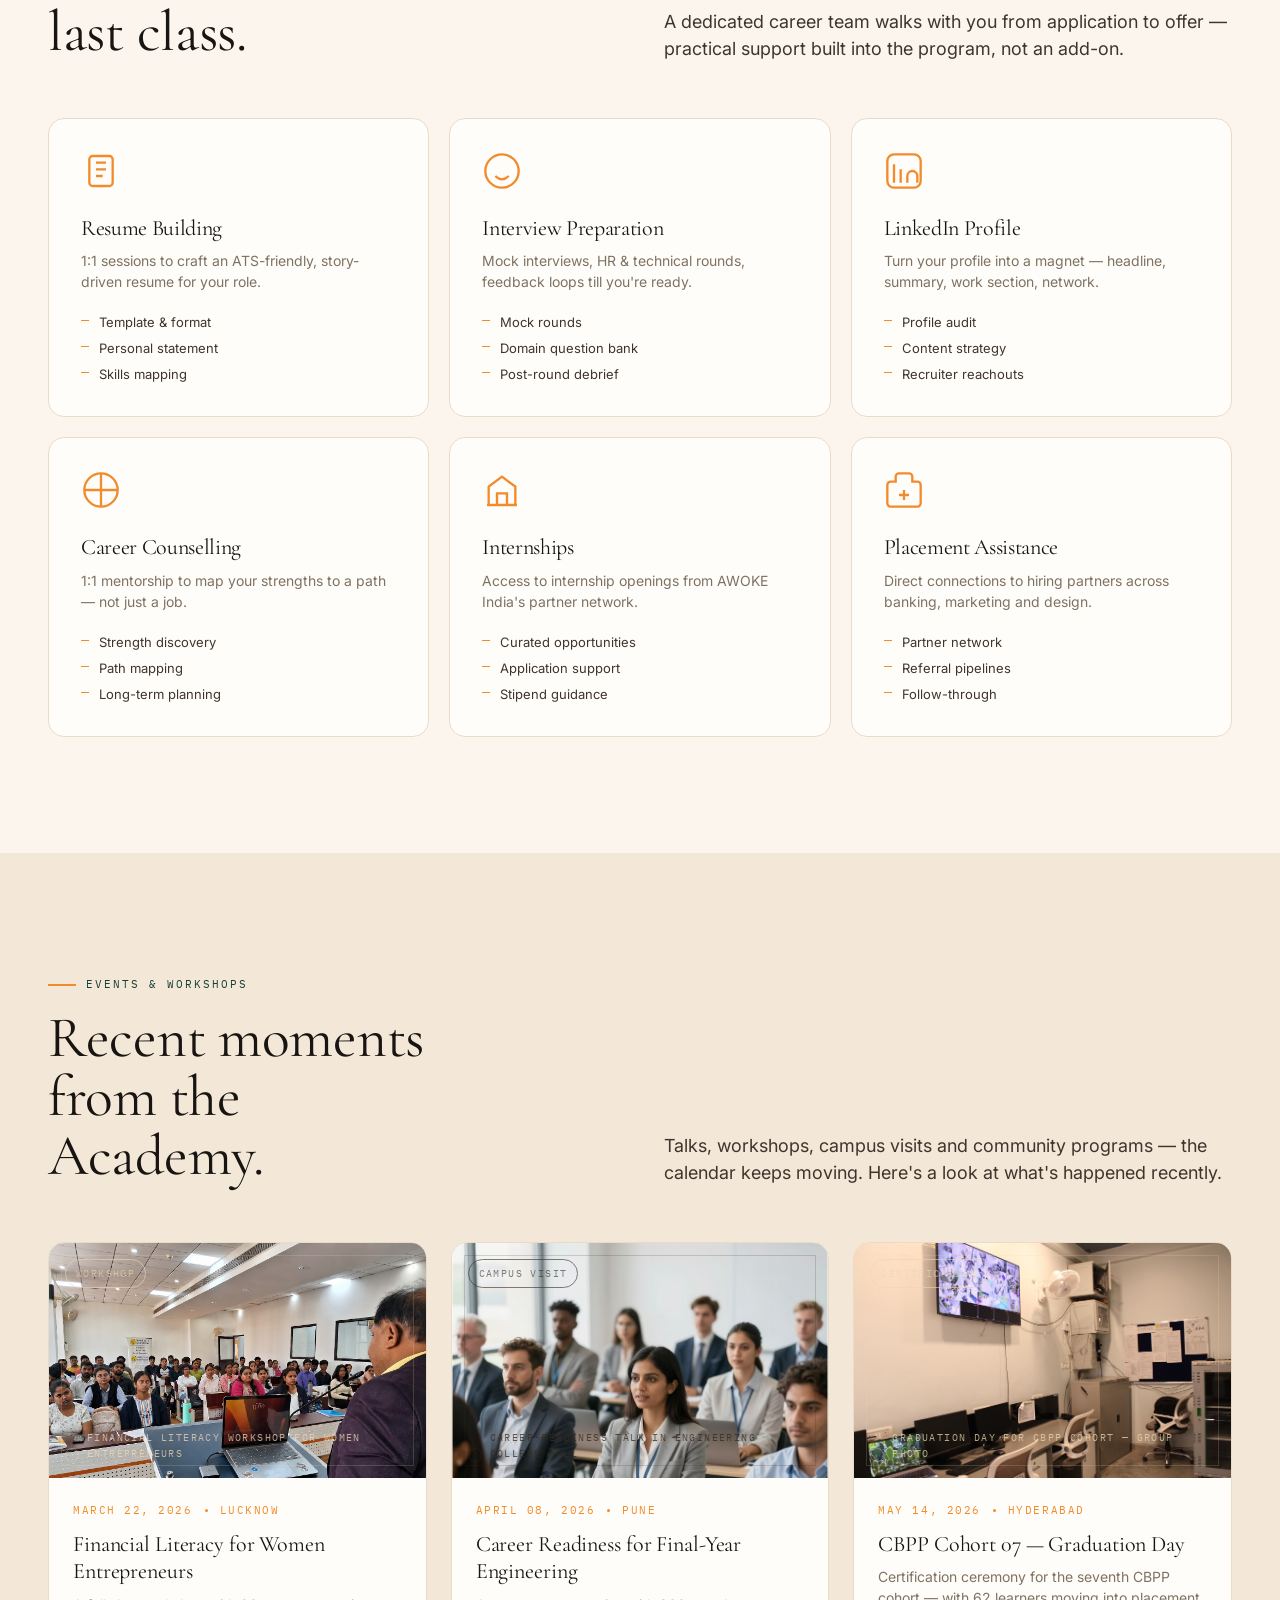
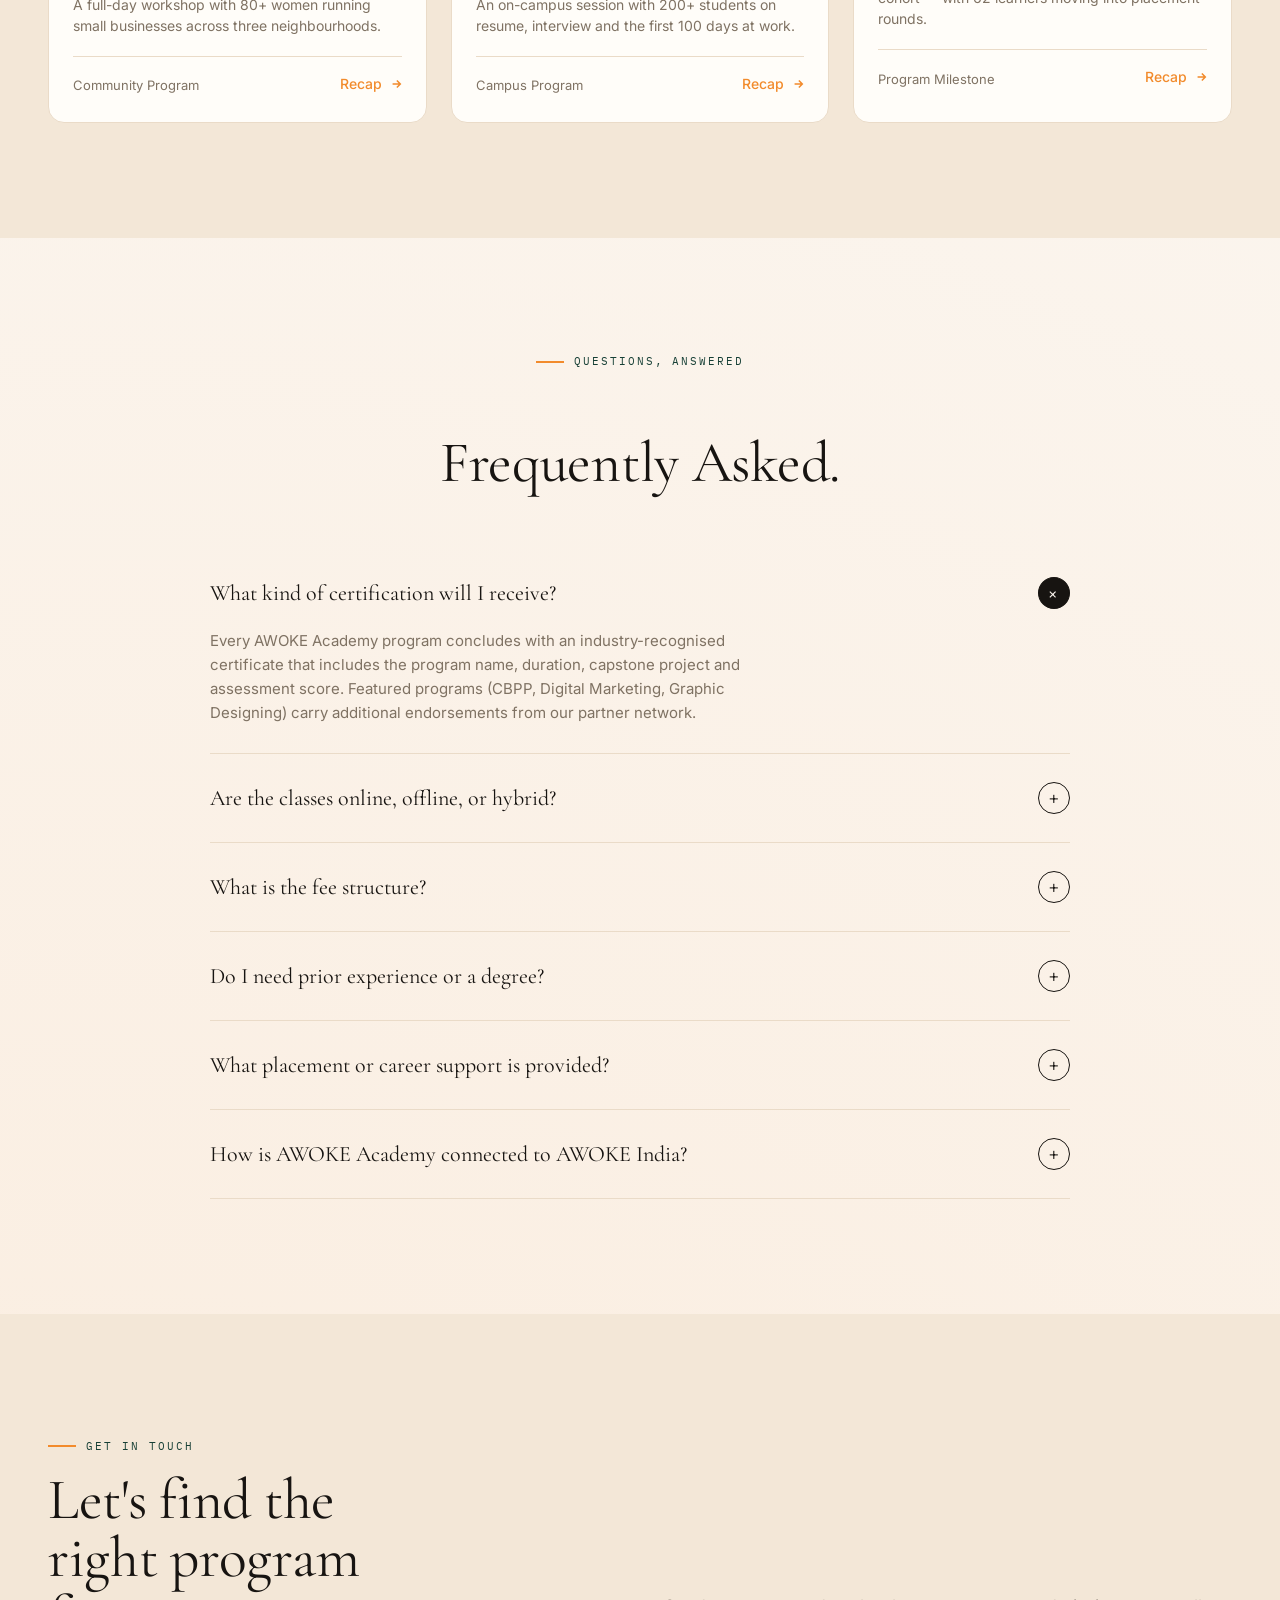
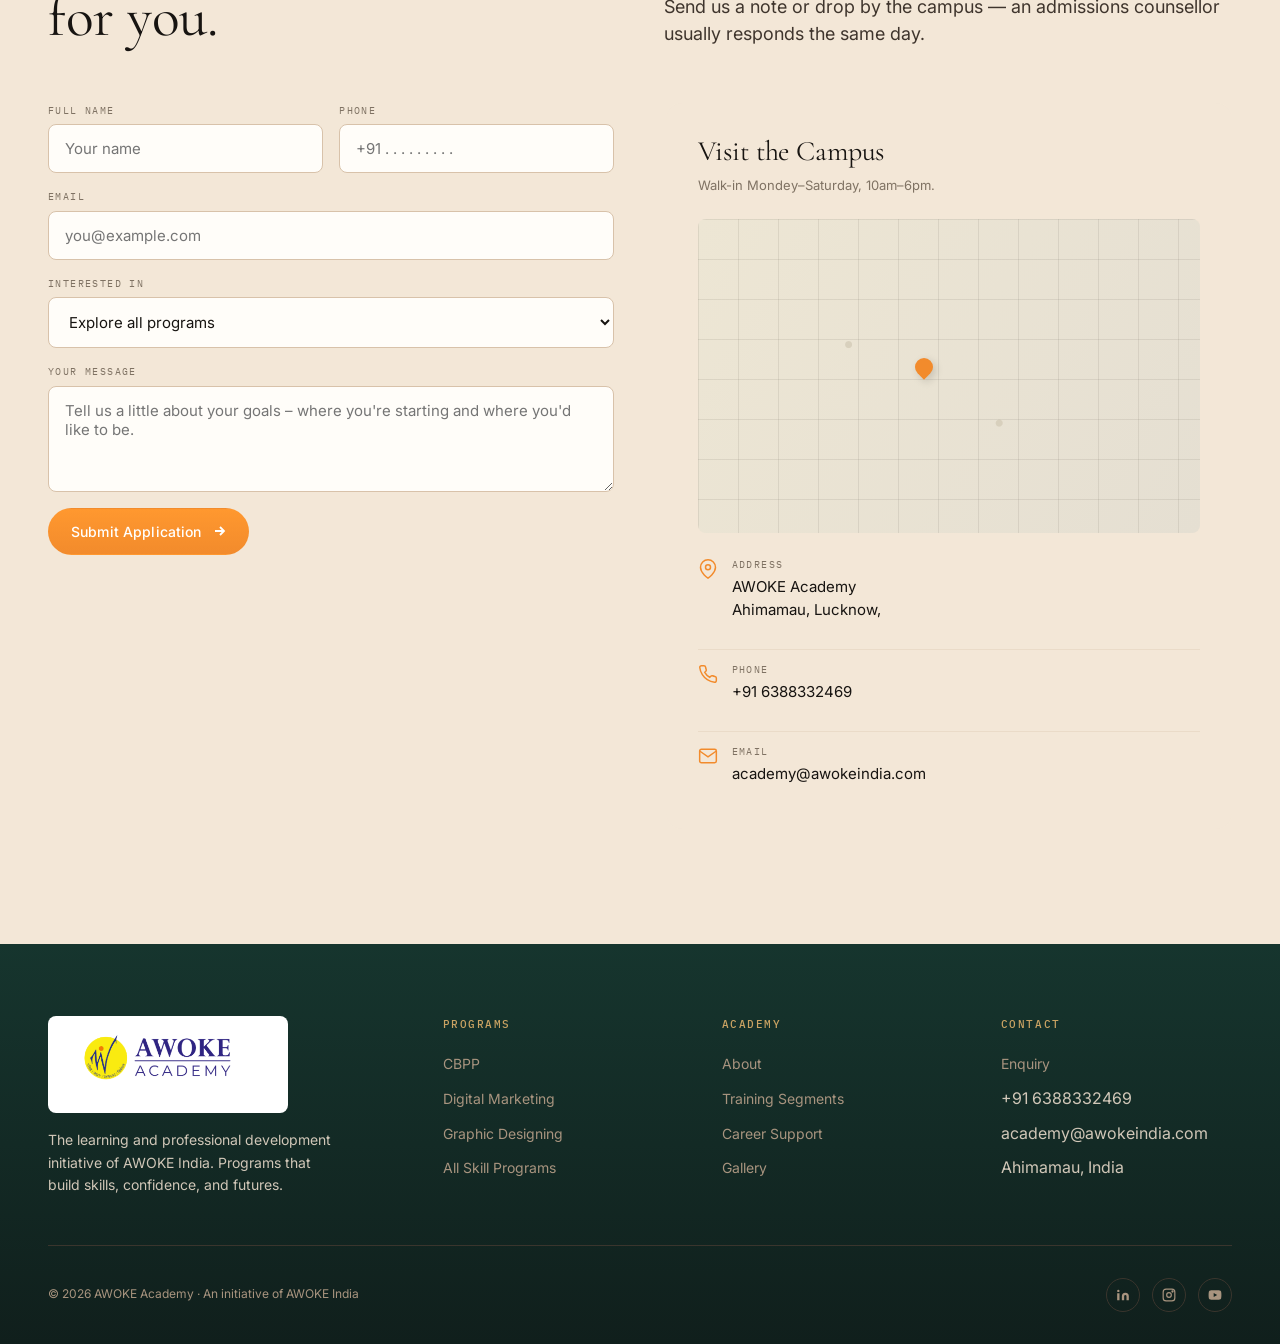
==== commit 37252eaf: "Revamp contact form with Google Sheets integration Updated contact form to submit data to Google She" ====
--- a/index.html
+++ b/index.html
@@ -895,41 +895,56 @@
       </p>
     </div>
 
-    <div class="contact-grid">
-      <form class="contact-form" onsubmit="event.preventDefault(); alert('Thank you — we\\'ll be in touch shortly.');">
-        <div class="two-col">
-          <div class="field">
-            <label for="fn">Full Name</label>
-            <input id="fn" type="text" placeholder="Your name" required>
-          </div>
-          <div class="field">
-            <label for="ph">Phone</label>
-            <input id="ph" type="tel" placeholder="+91 · · · · · · · · · ·" required>
-          </div>
-        </div>
-        <div class="field">
-          <label for="em">Email</label>
-          <input id="em" type="email" placeholder="you@example.com" required>
-        </div>
-        <div class="field">
-          <label for="pg">Interested in</label>
-          <select id="pg">
-            <option>Explore all programs</option>
-            <option>CBPP — Certified Banking &amp; Professional Program</option>
-            <option>Digital Marketing</option>
-            <option>Graphic Designing</option>
-            <option>Skill Development — Finance</option>
-            <option>Skill Development — Technology</option>
-            <option>Skill Development — Creative</option>
-            <option>Skill Development — Professional Skills</option>
-            <option>Skill Development — Languages</option>
-            <option>Corporate Training Enquiry</option>
-          </select>
-        </div>
-        <div class="field">
-          <label for="ms">Your Message</label>
-          <textarea id="ms" rows="4" placeholder="Tell us a little about your goals — where you're starting and where you'd like to be."></textarea>
-        </div>
+   <div class="contact-grid">
+
+  <form class="contact-form"
+        action="https://script.google.com/macros/s/AKfycbzHTdNiy9mnguYoJKMCY7F1UySjfUU4tDRv9_Lev7VQPMfiYZyJbGqX4NWF6F6p9VfZnw/exec"
+        method="POST"
+        target="google-sheet">
+
+    <div class="two-col">
+
+      <div class="field">
+        <label for="fn">Full Name</label>
+        <input id="fn" type="text" name="name" placeholder="Your name" required>
+      </div>
+
+      <div class="field">
+        <label for="ph">Phone</label>
+        <input id="ph" type="tel" name="phone" placeholder="+91 . . . . . . . . ." required>
+      </div>
+
+    </div>
+
+    <div class="field">
+      <label for="em">Email</label>
+      <input id="em" type="email" name="email" placeholder="you@example.com" required>
+    </div>
+
+    <div class="field">
+      <label for="pg">Interested in</label>
+
+      <select id="pg" name="program">
+        <option>Explore all programs</option>
+        <option>CBPP – Certified Banking &amp; Professional Program</option>
+        <option>Digital Marketing</option>
+        <option>Graphic Designing</option>
+        <option>Skill Development – Finance</option>
+        <option>Skill Development – Technology</option>
+        <option>Skill Development – Creative</option>
+        <option>Skill Development – Professional Skills</option>
+        <option>Skill Development – Languages</option>
+        <option>Corporate Training Enquiry</option>
+      </select>
+    </div>
+
+    <div class="field">
+      <label for="ms">Your Message</label>
+      <textarea id="ms"
+                name="message"
+                rows="4"
+                placeholder="Tell us a little about your goals – where you're starting and where you'd like to be."></textarea>
+    </div>
         <button type="submit" class="btn primary" style="align-self:flex-start;">
           Submit Application
           <svg class="arrow" width="14" height="14" viewBox="0 0 14 14" fill="none" stroke="currentColor" stroke-width="1.8"><path d="M3 7h8M8 3l4 4-4 4"/></svg>
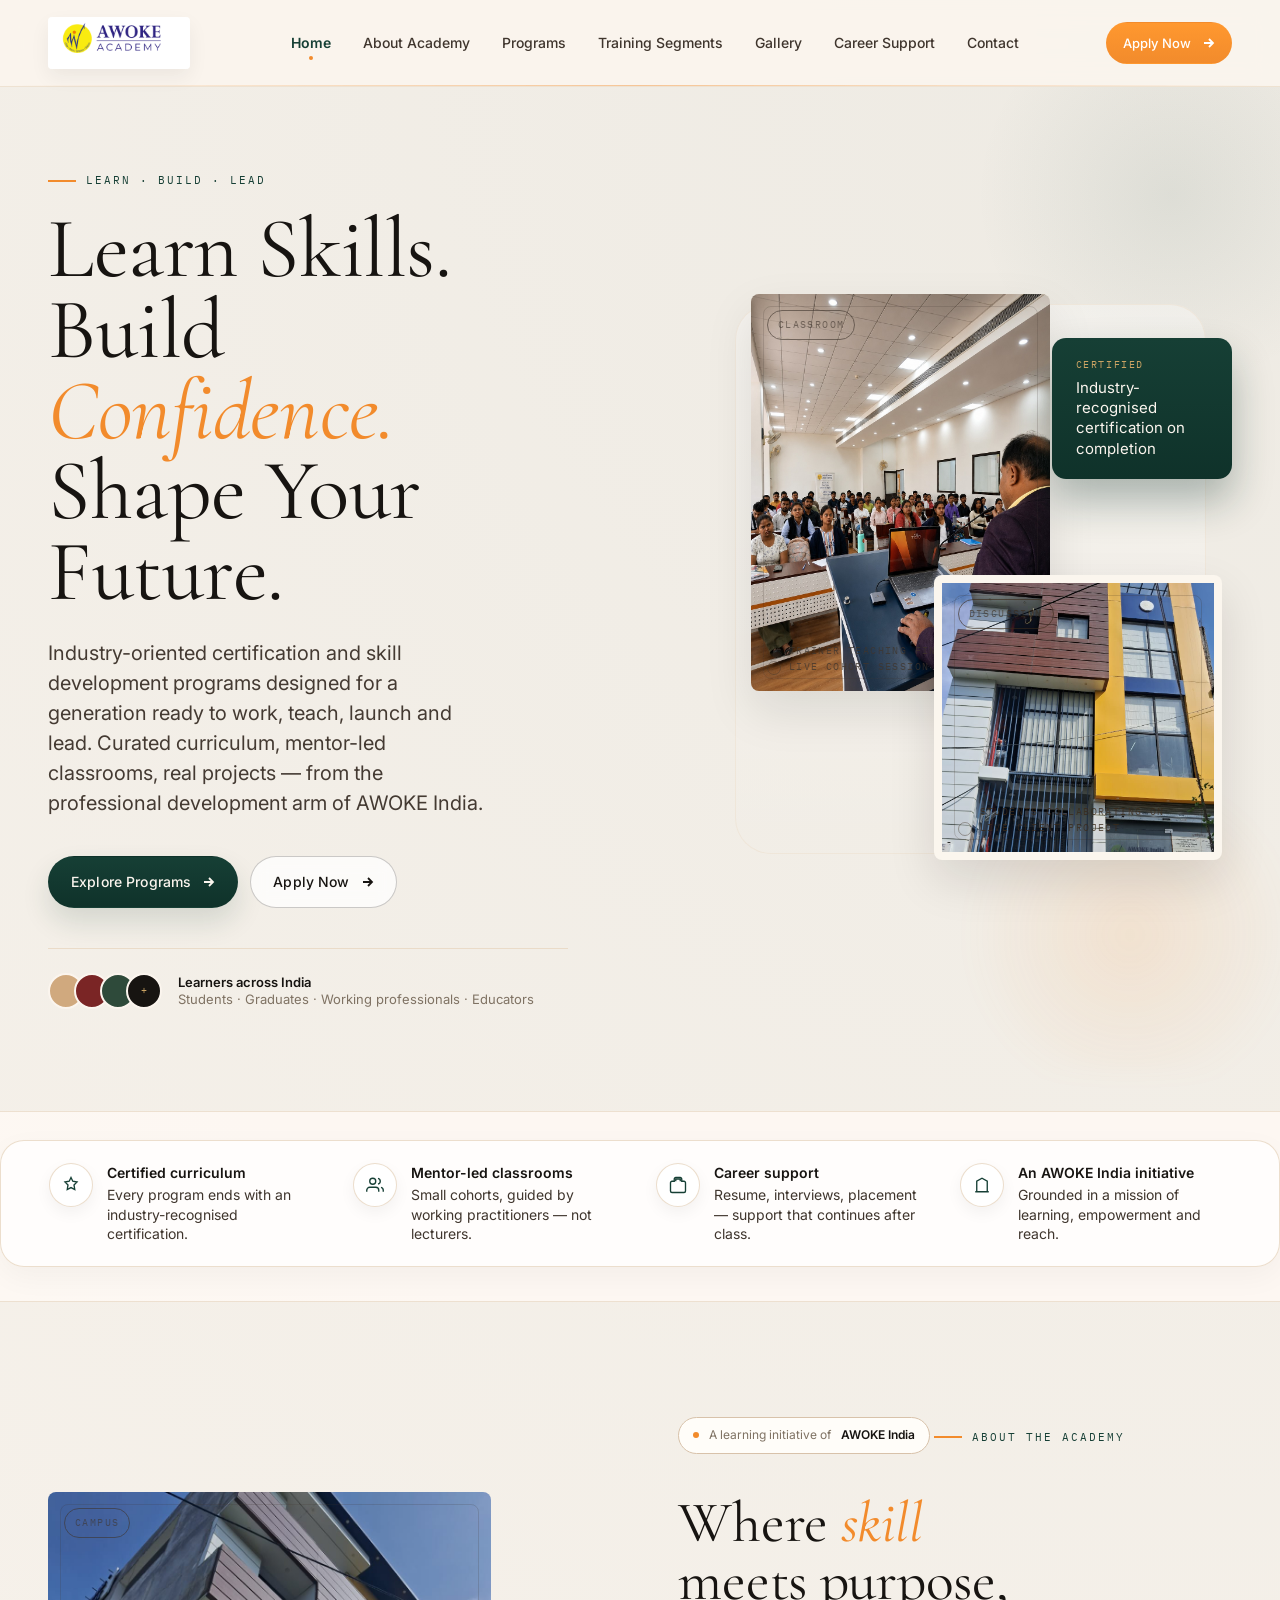
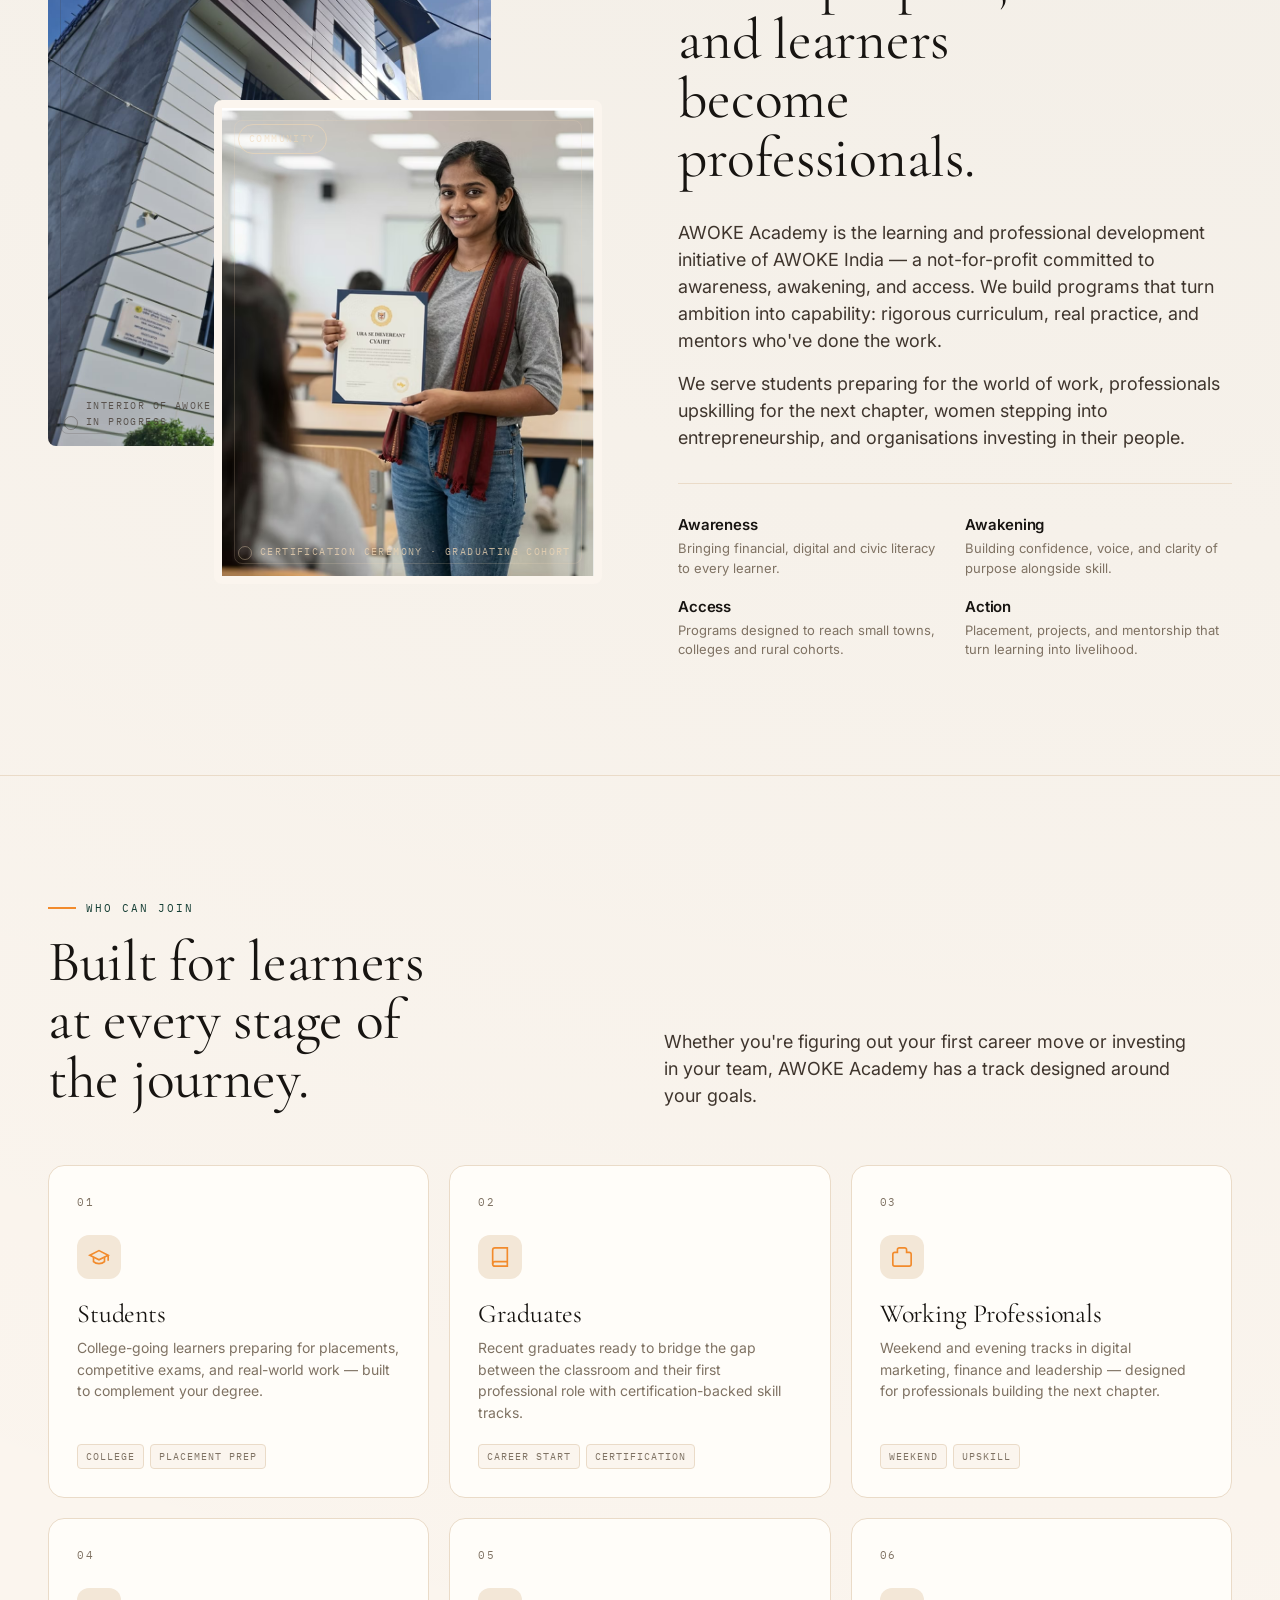
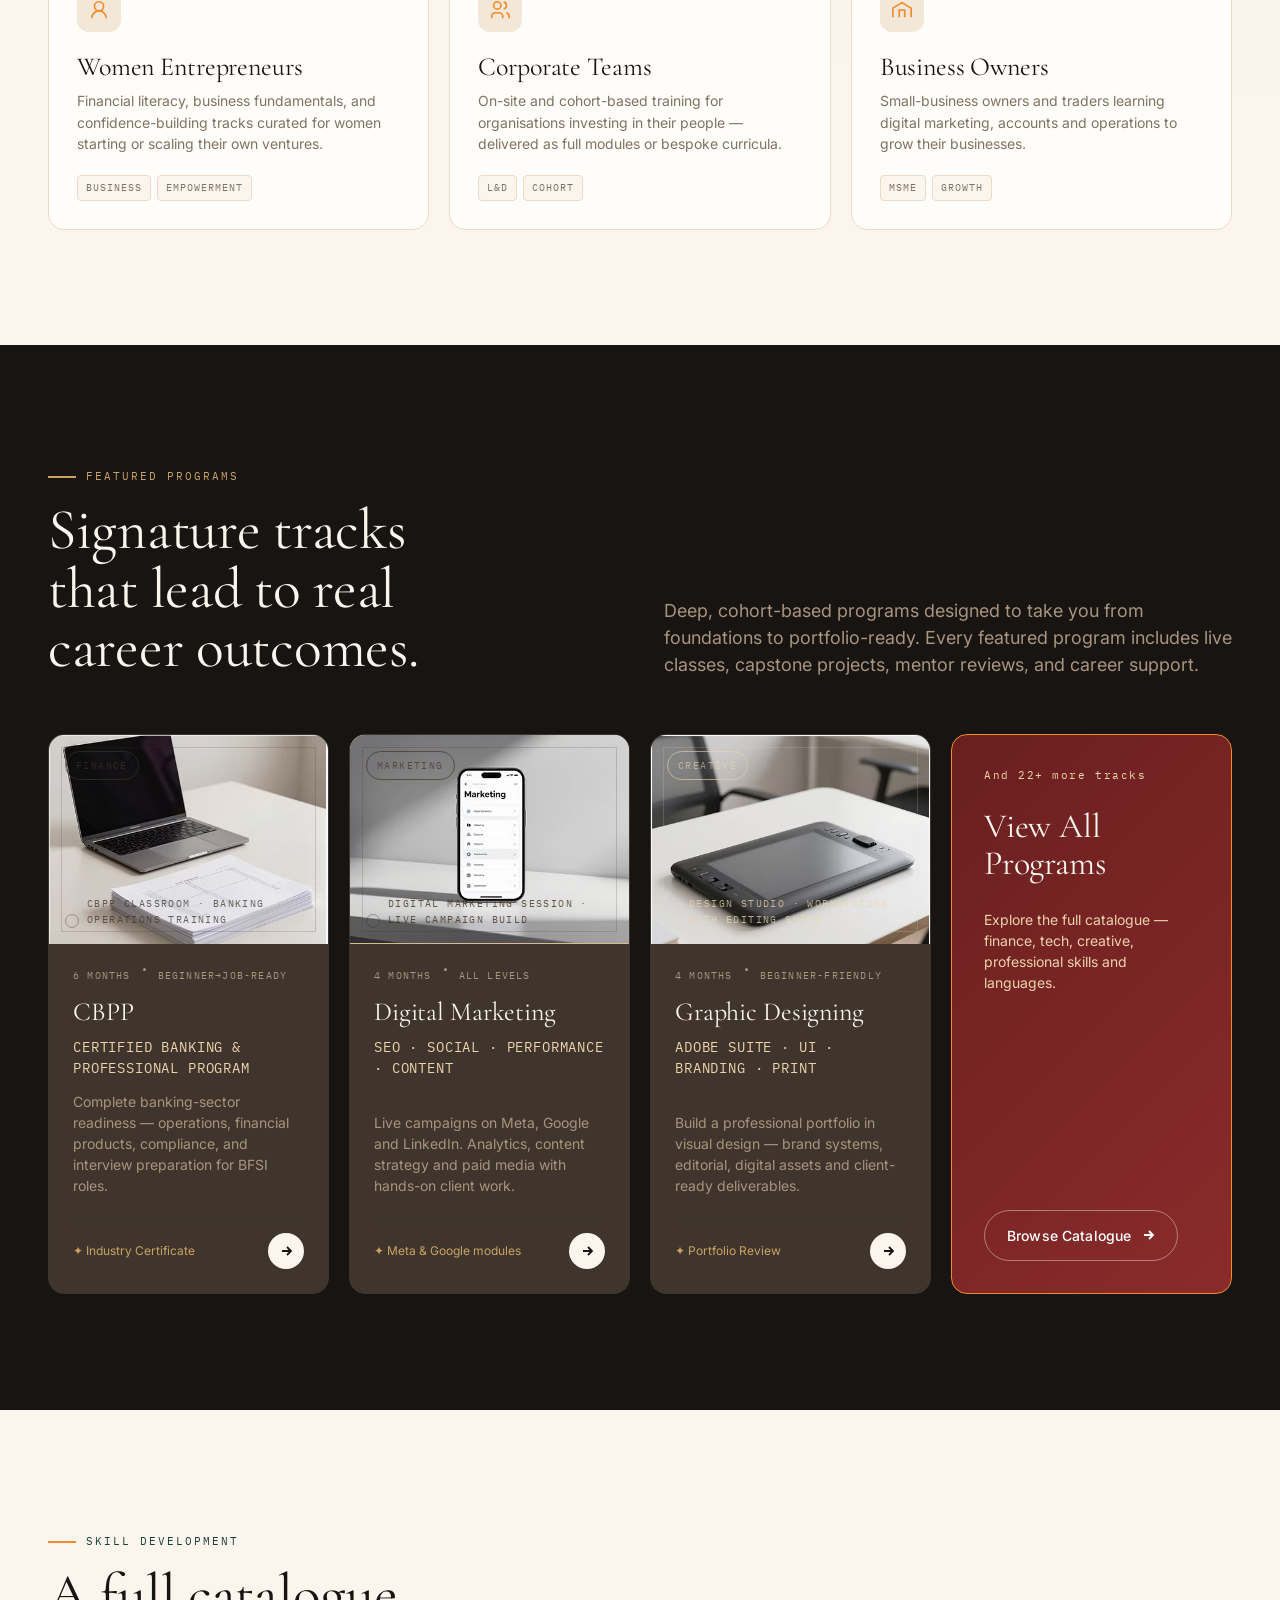
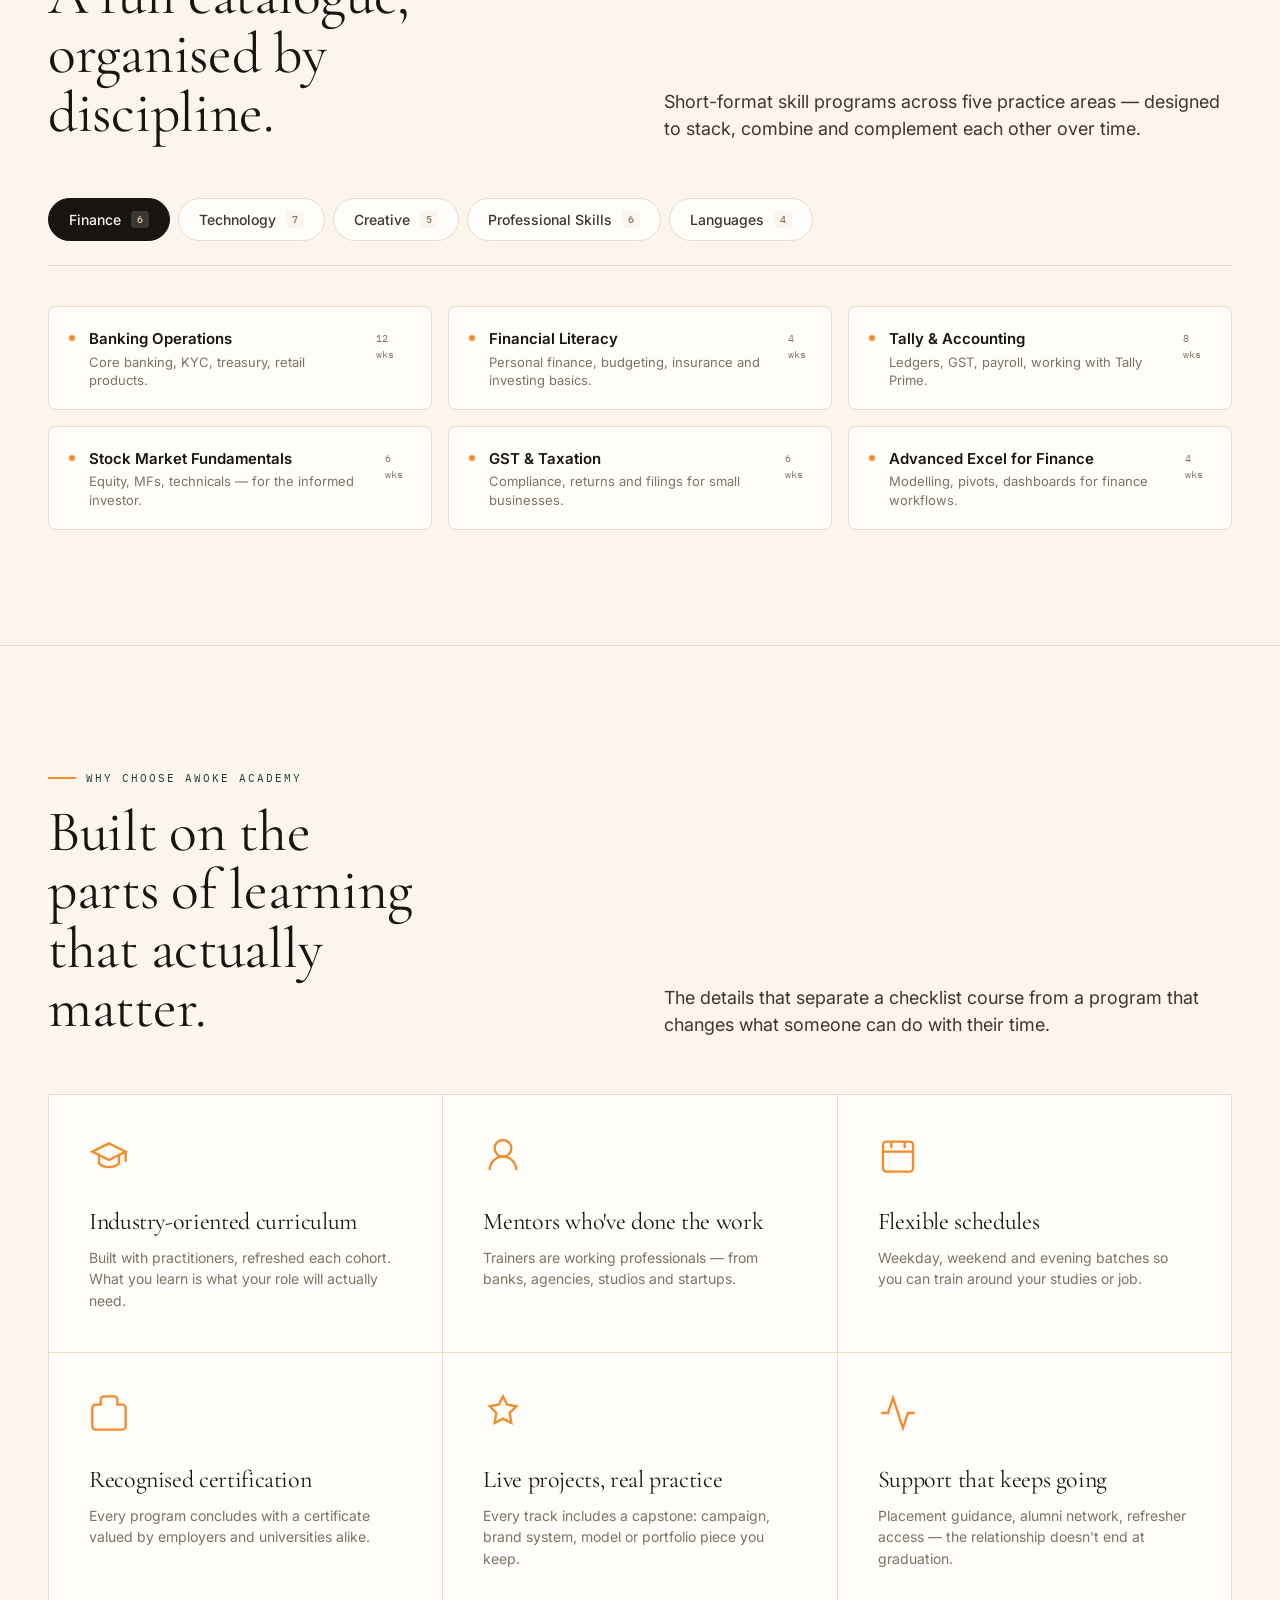
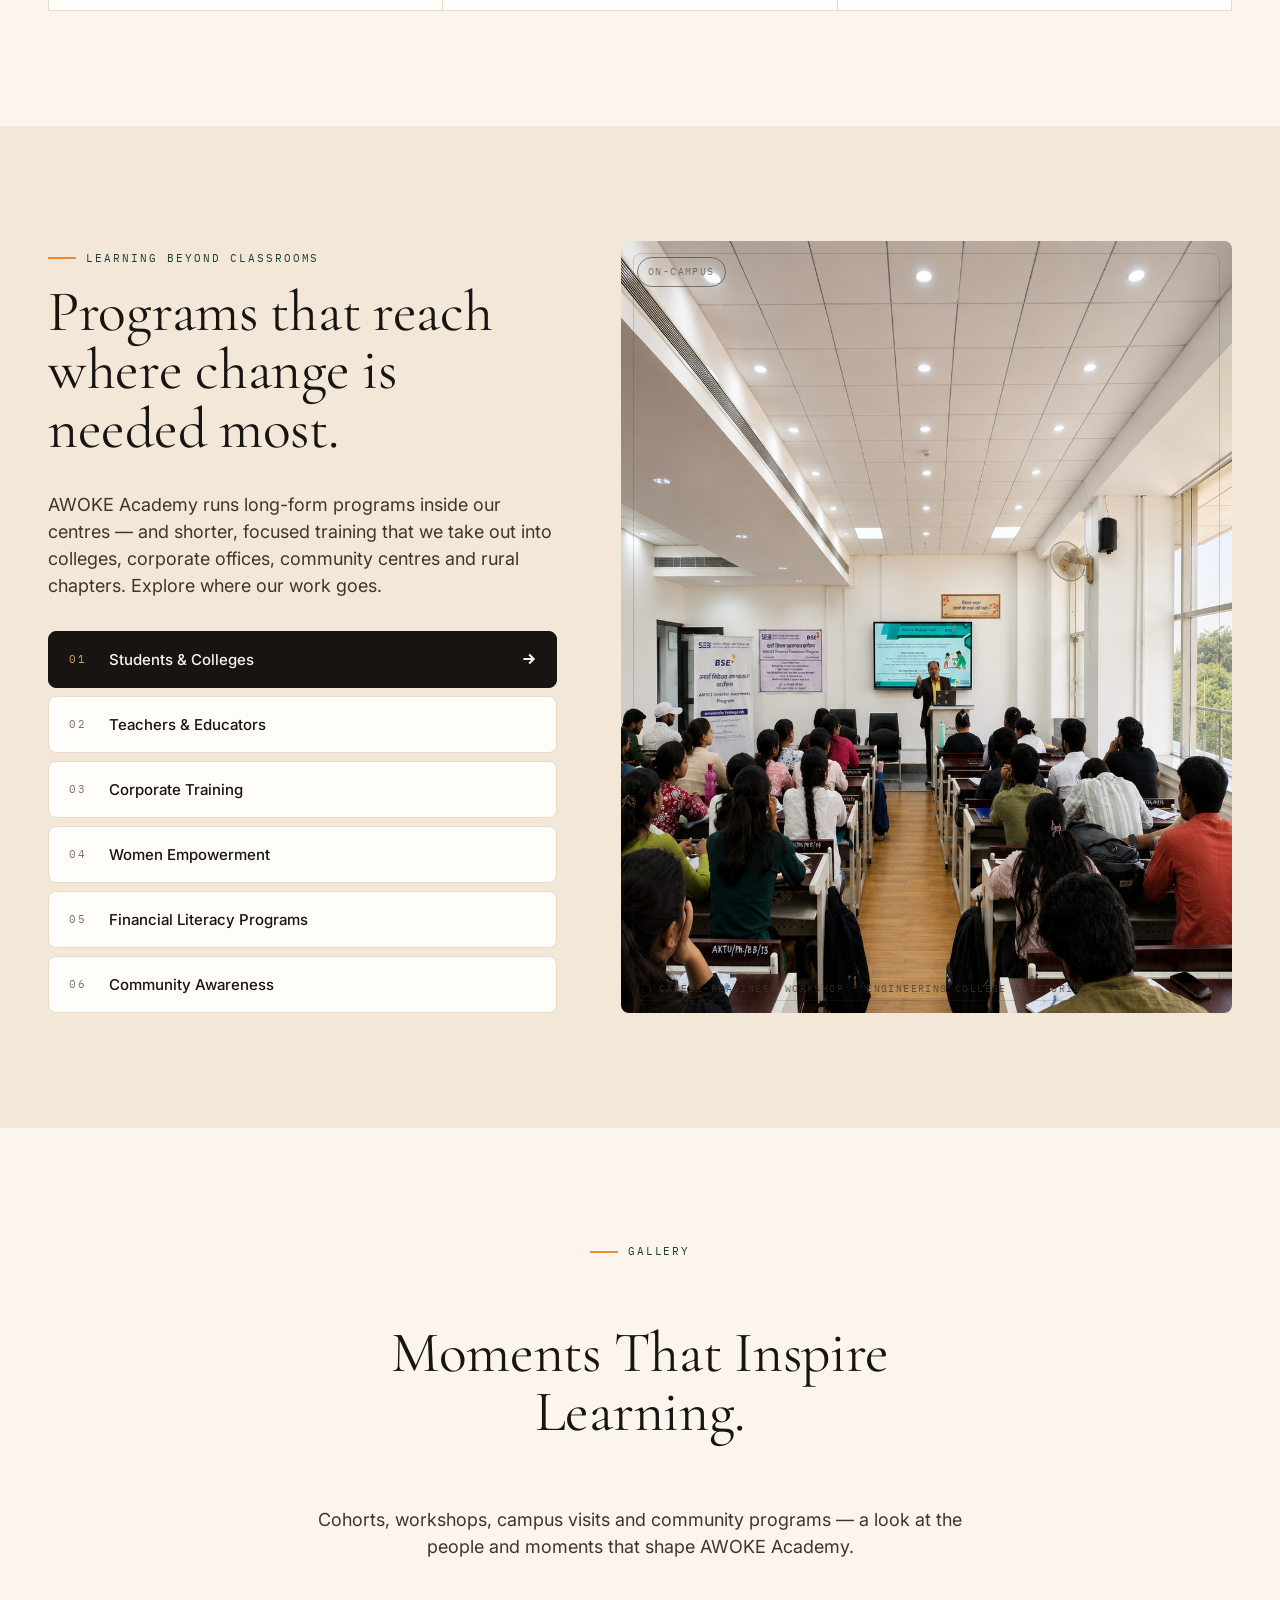
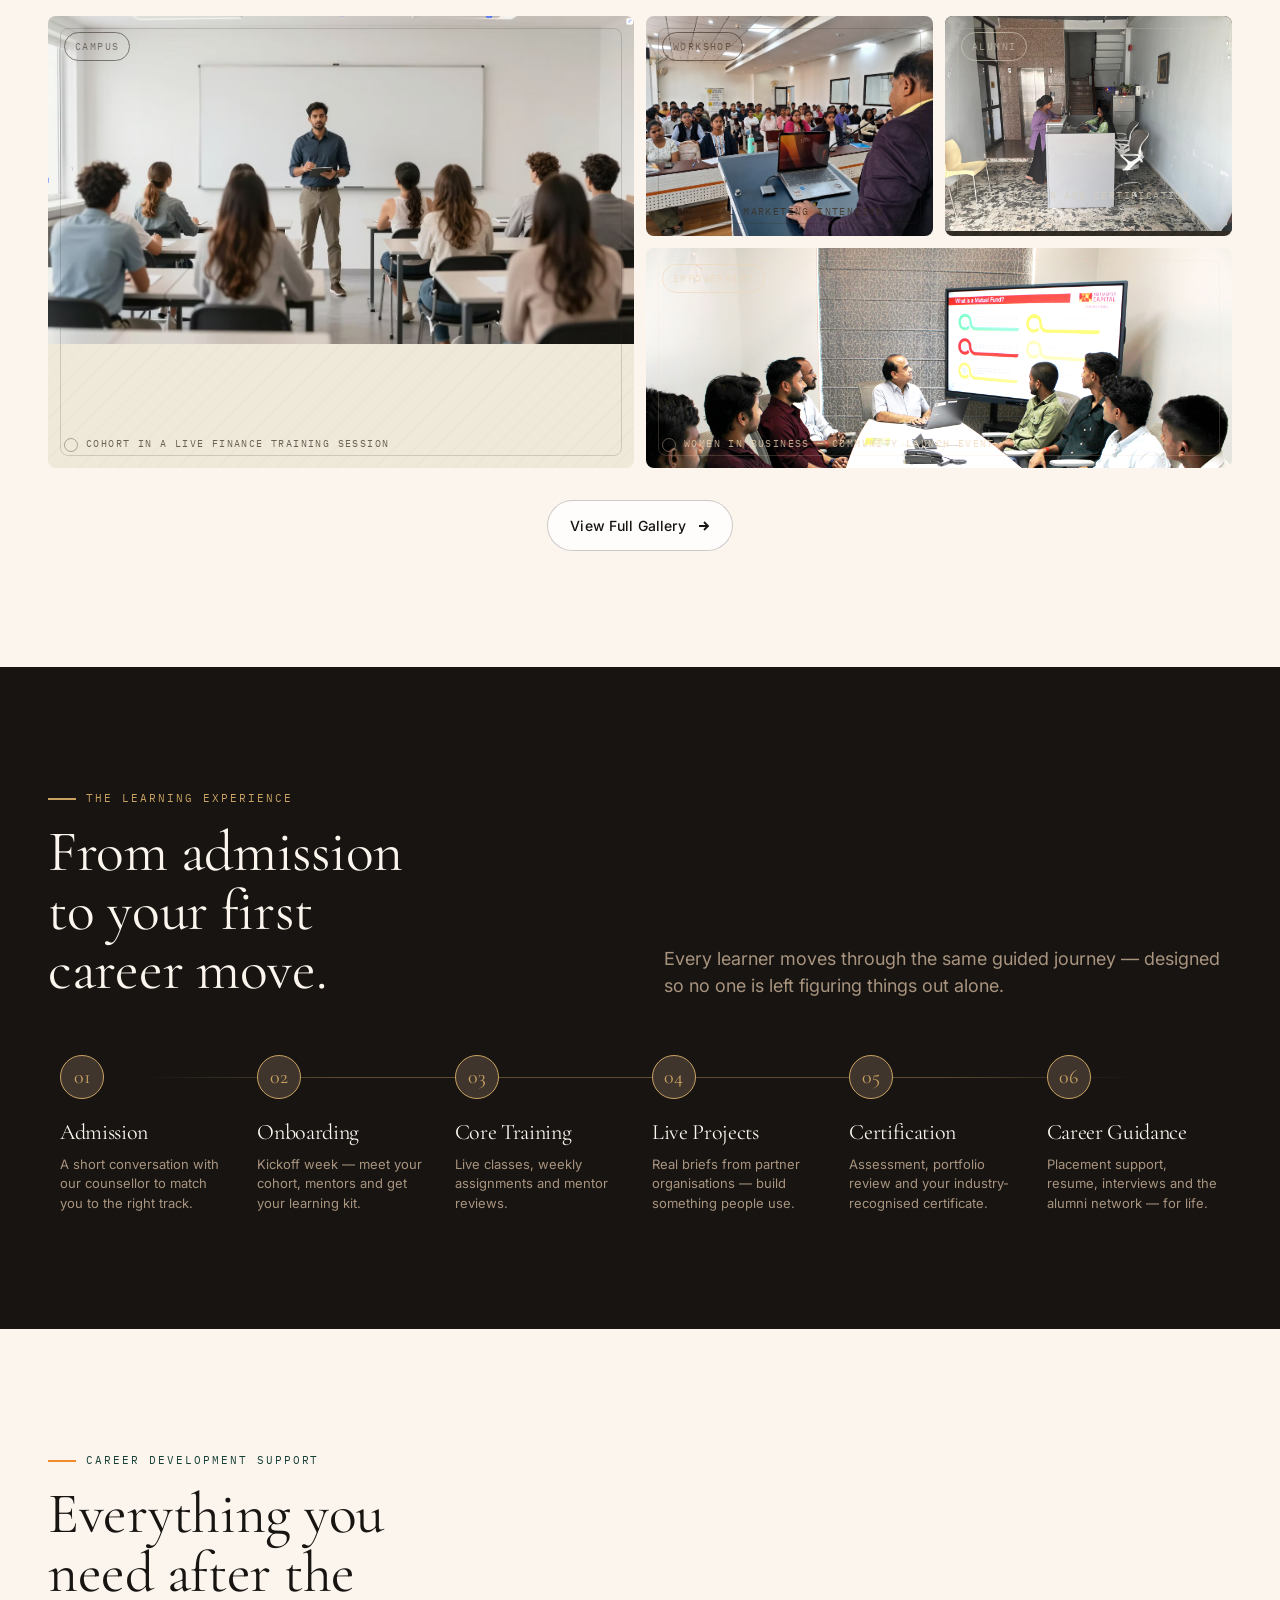
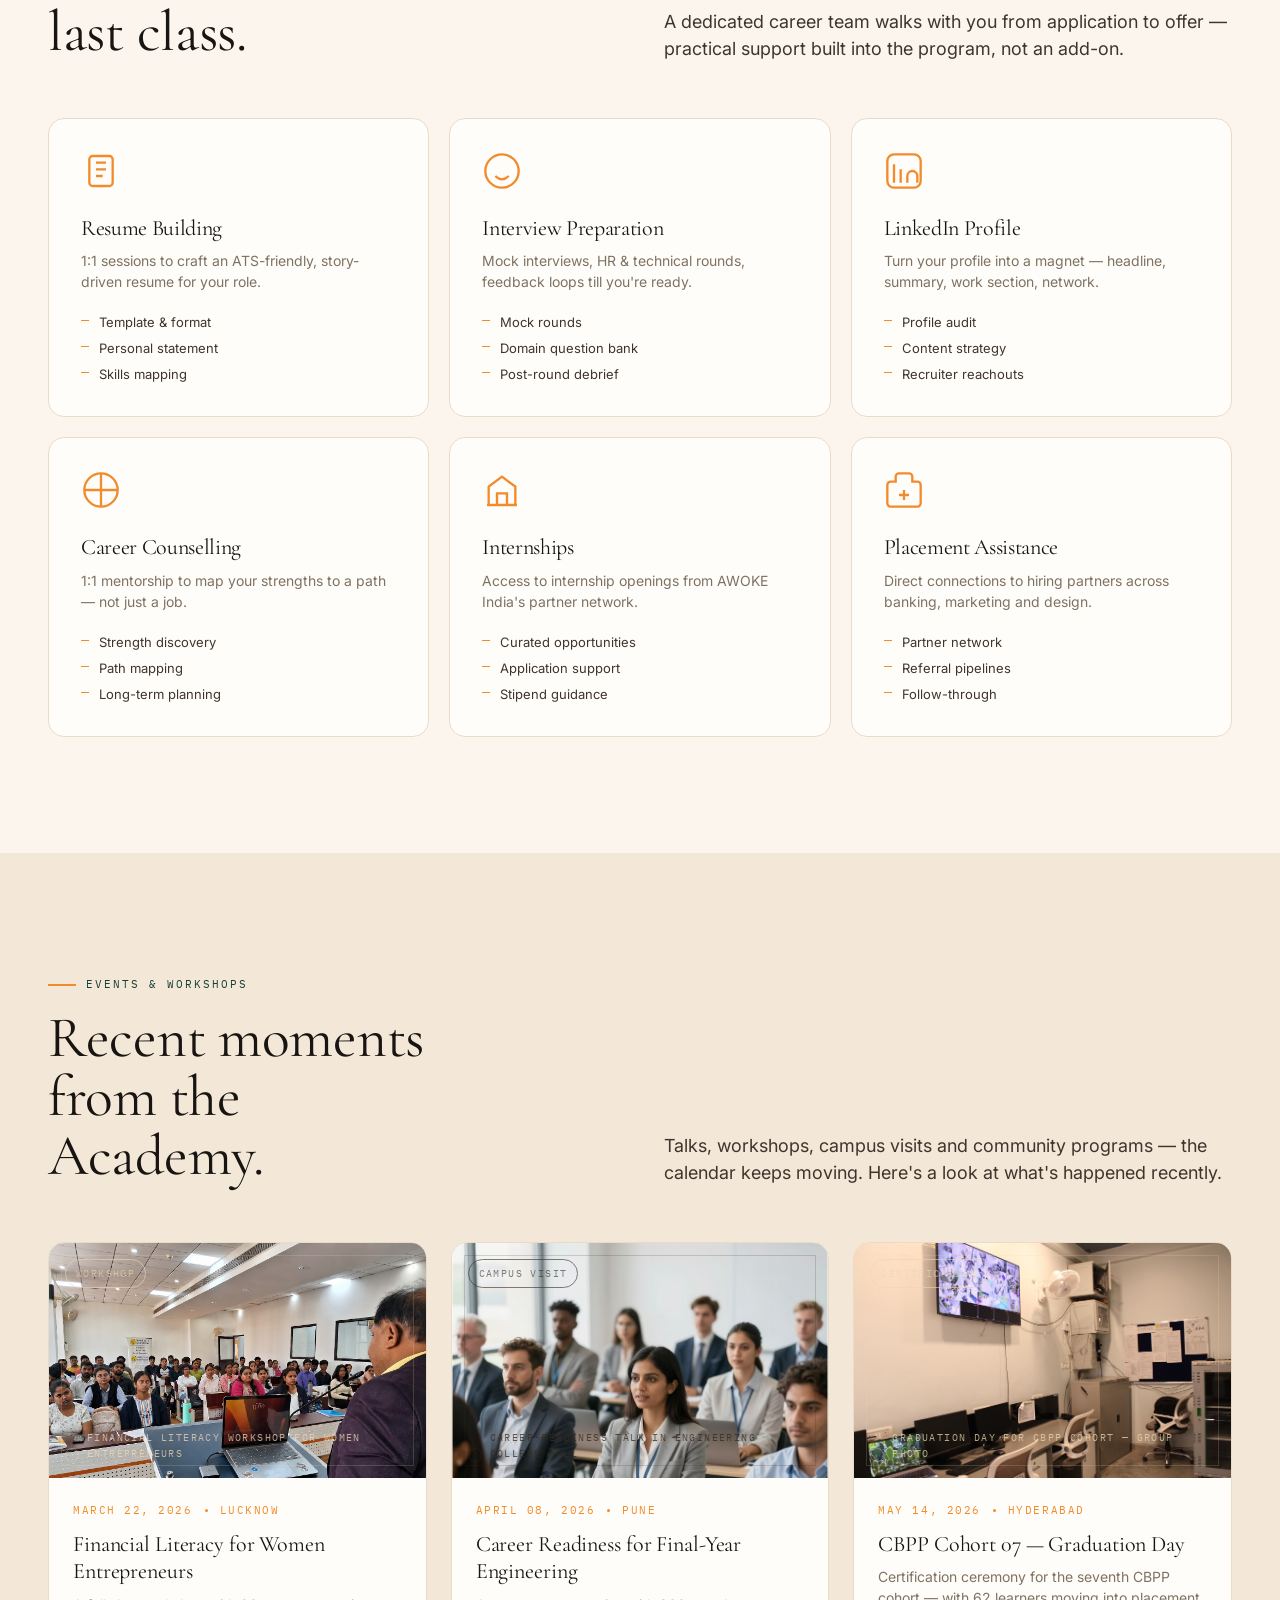
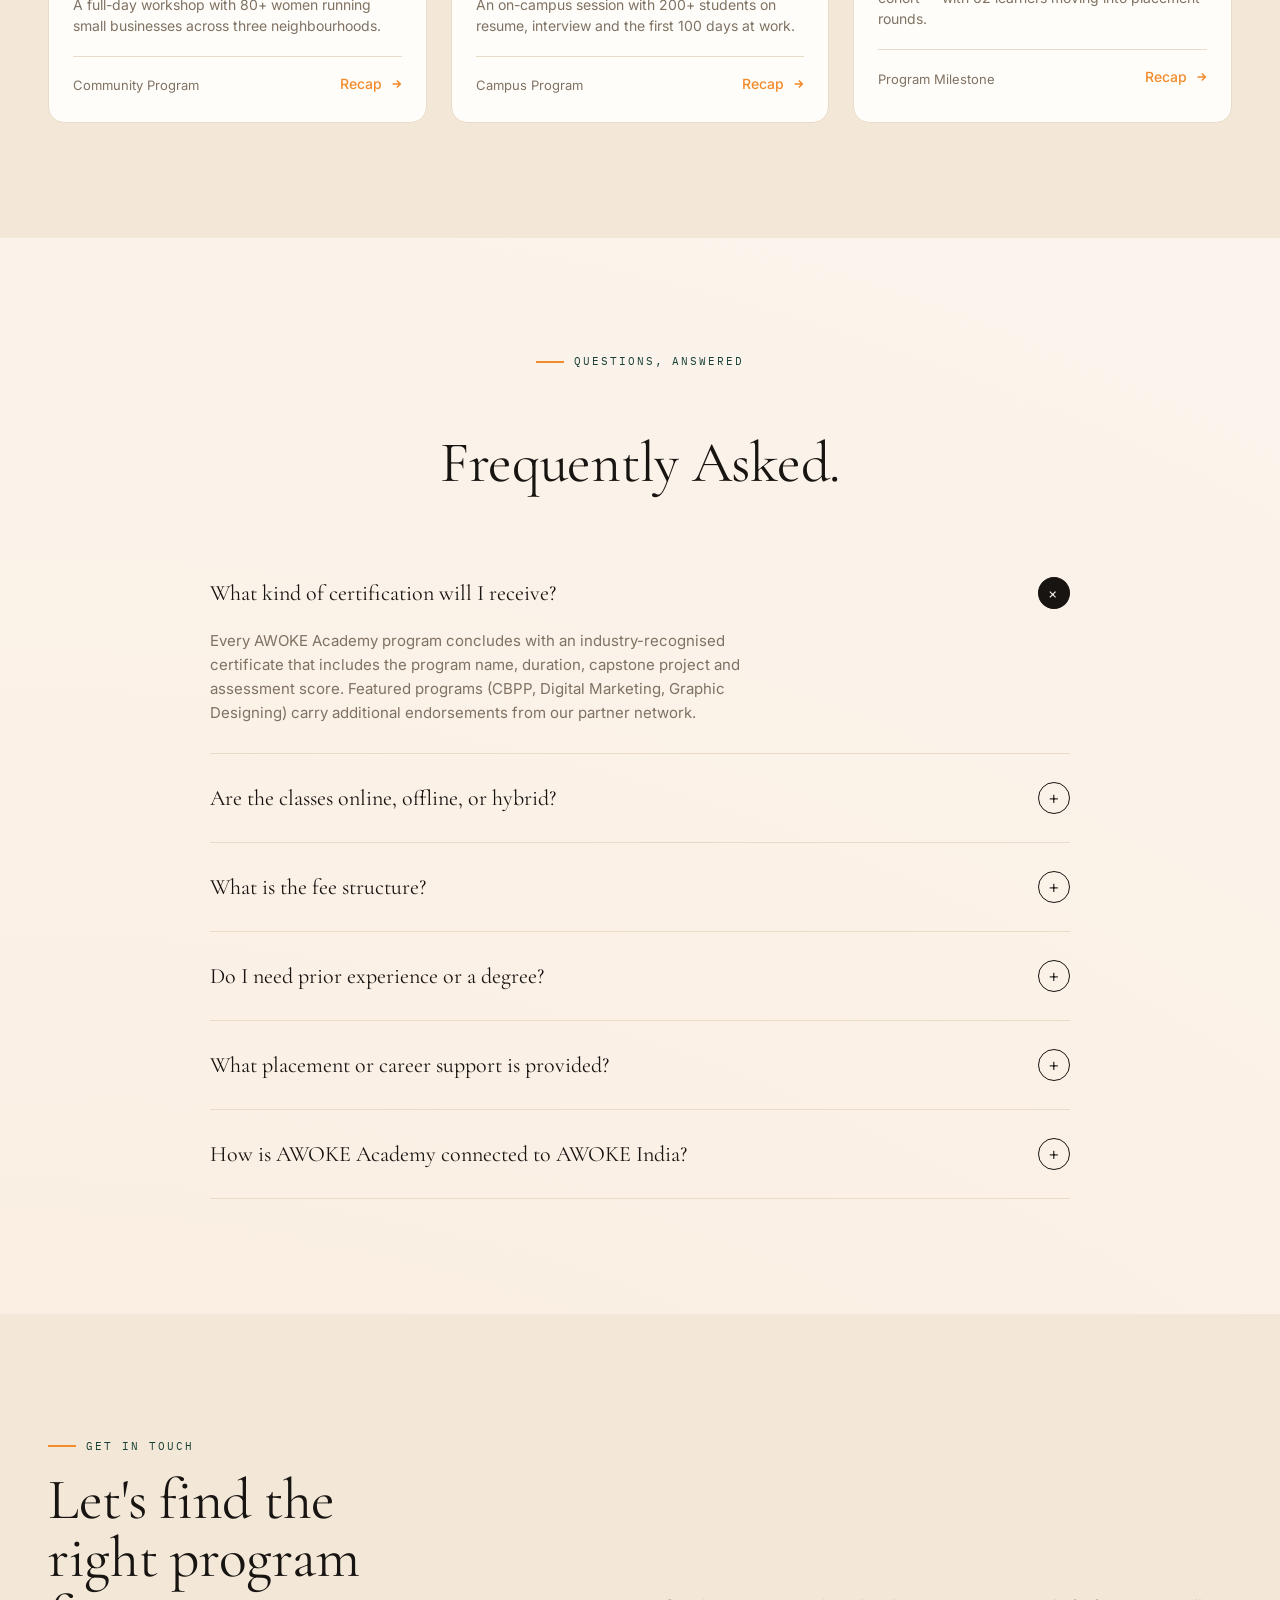
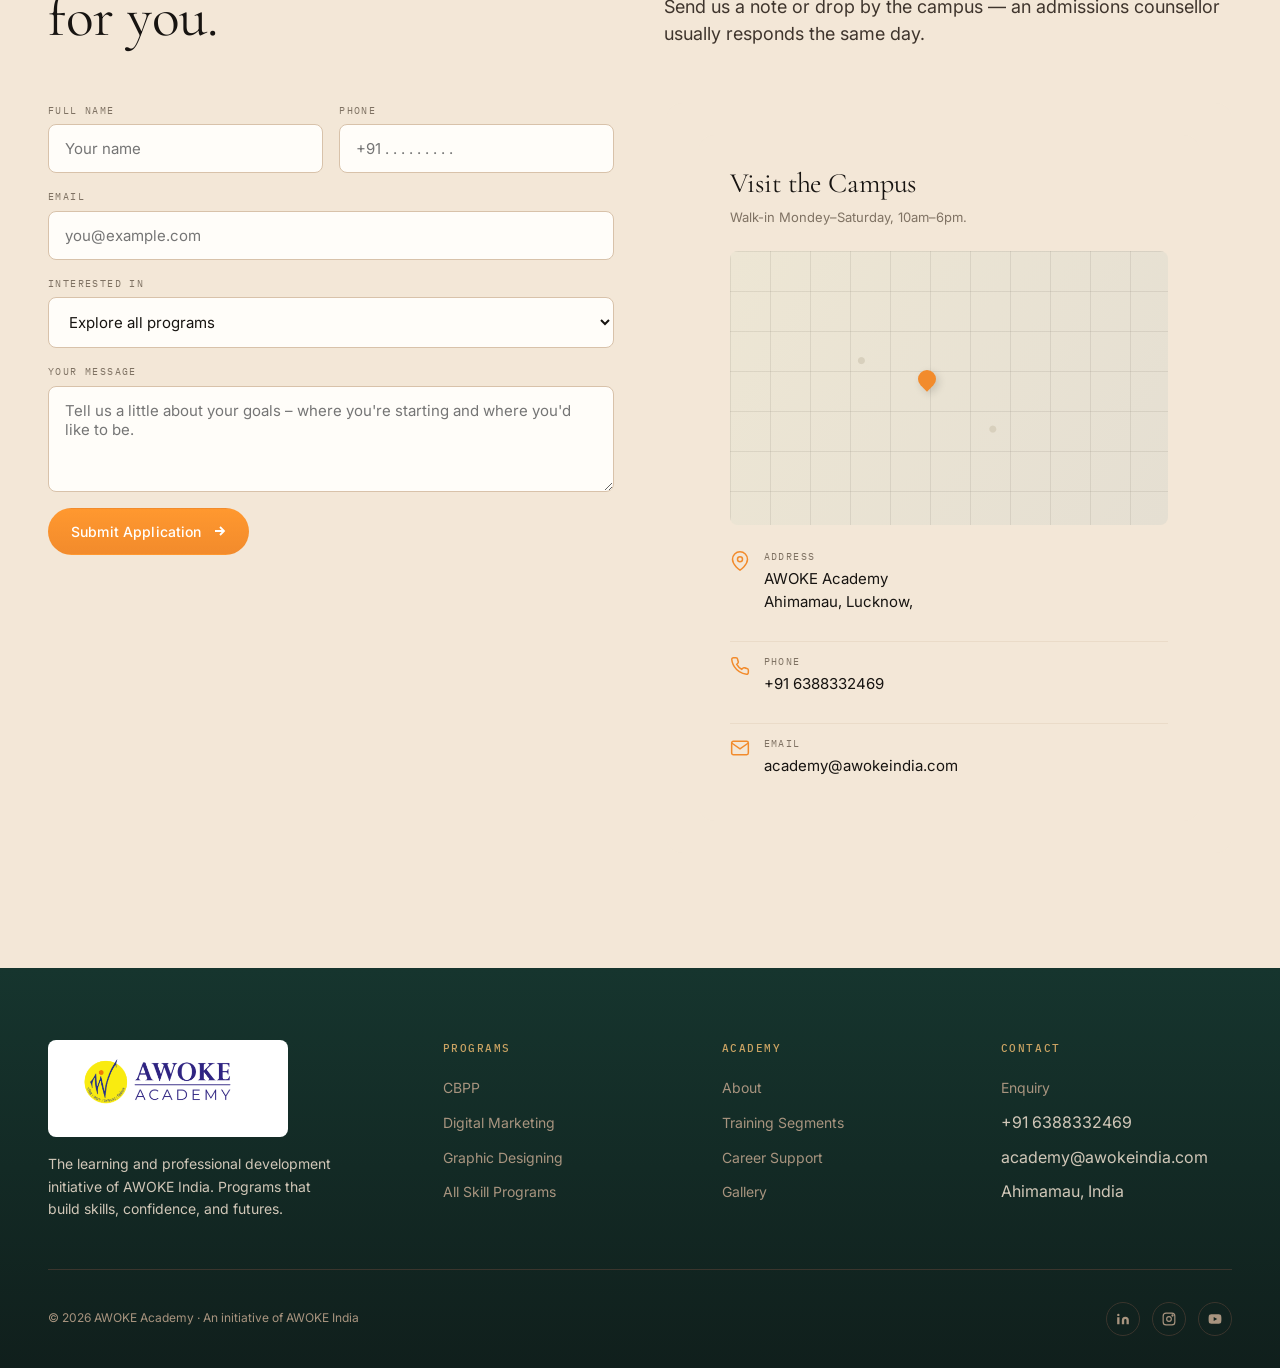
==== commit 0e168e75: "Update index.html" ====
--- a/index.html
+++ b/index.html
@@ -950,6 +950,8 @@
           <svg class="arrow" width="14" height="14" viewBox="0 0 14 14" fill="none" stroke="currentColor" stroke-width="1.8"><path d="M3 7h8M8 3l4 4-4 4"/></svg>
         </button>
       </form>
+        <iframe name="google-sheet" style="display:none;"><iframe></iframe>
+             <aside class="contact-info">
 
       <aside class="contact-info">
         <h3 class="serif">Visit the Campus</h3>
